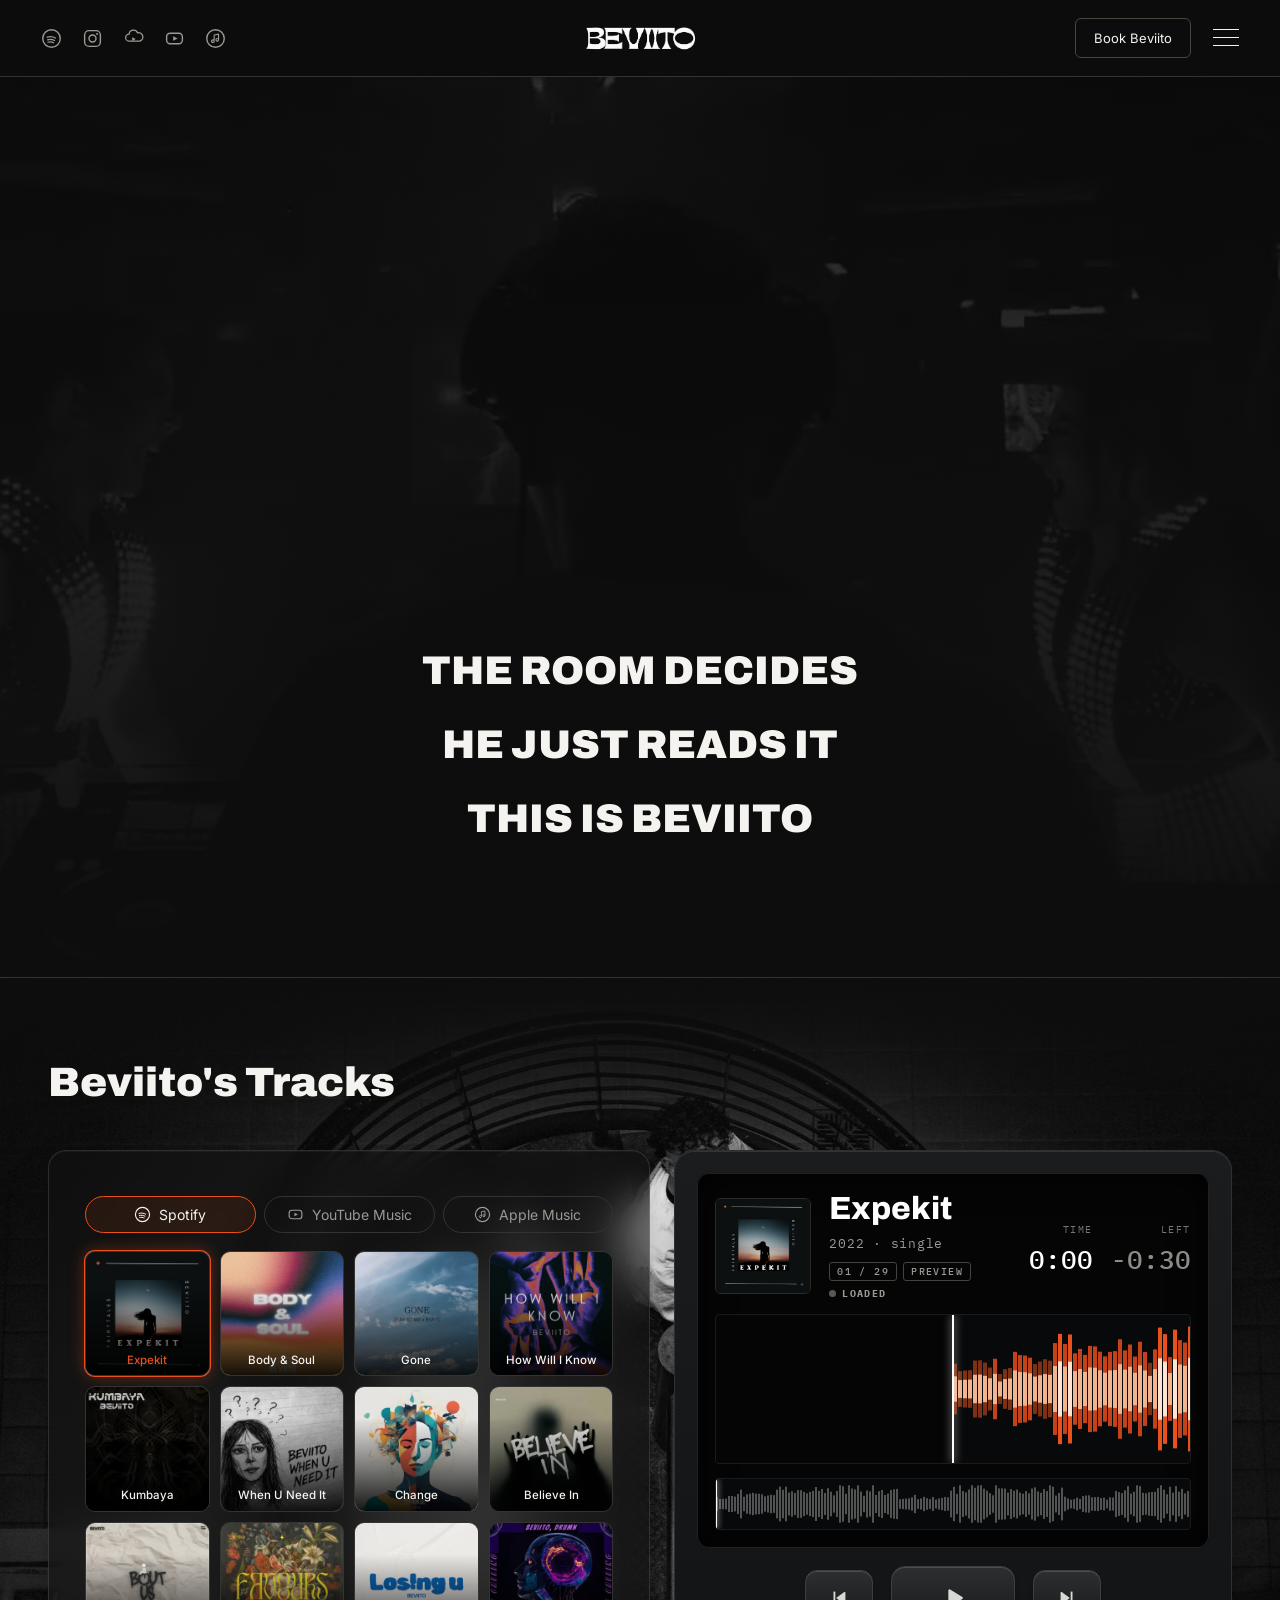
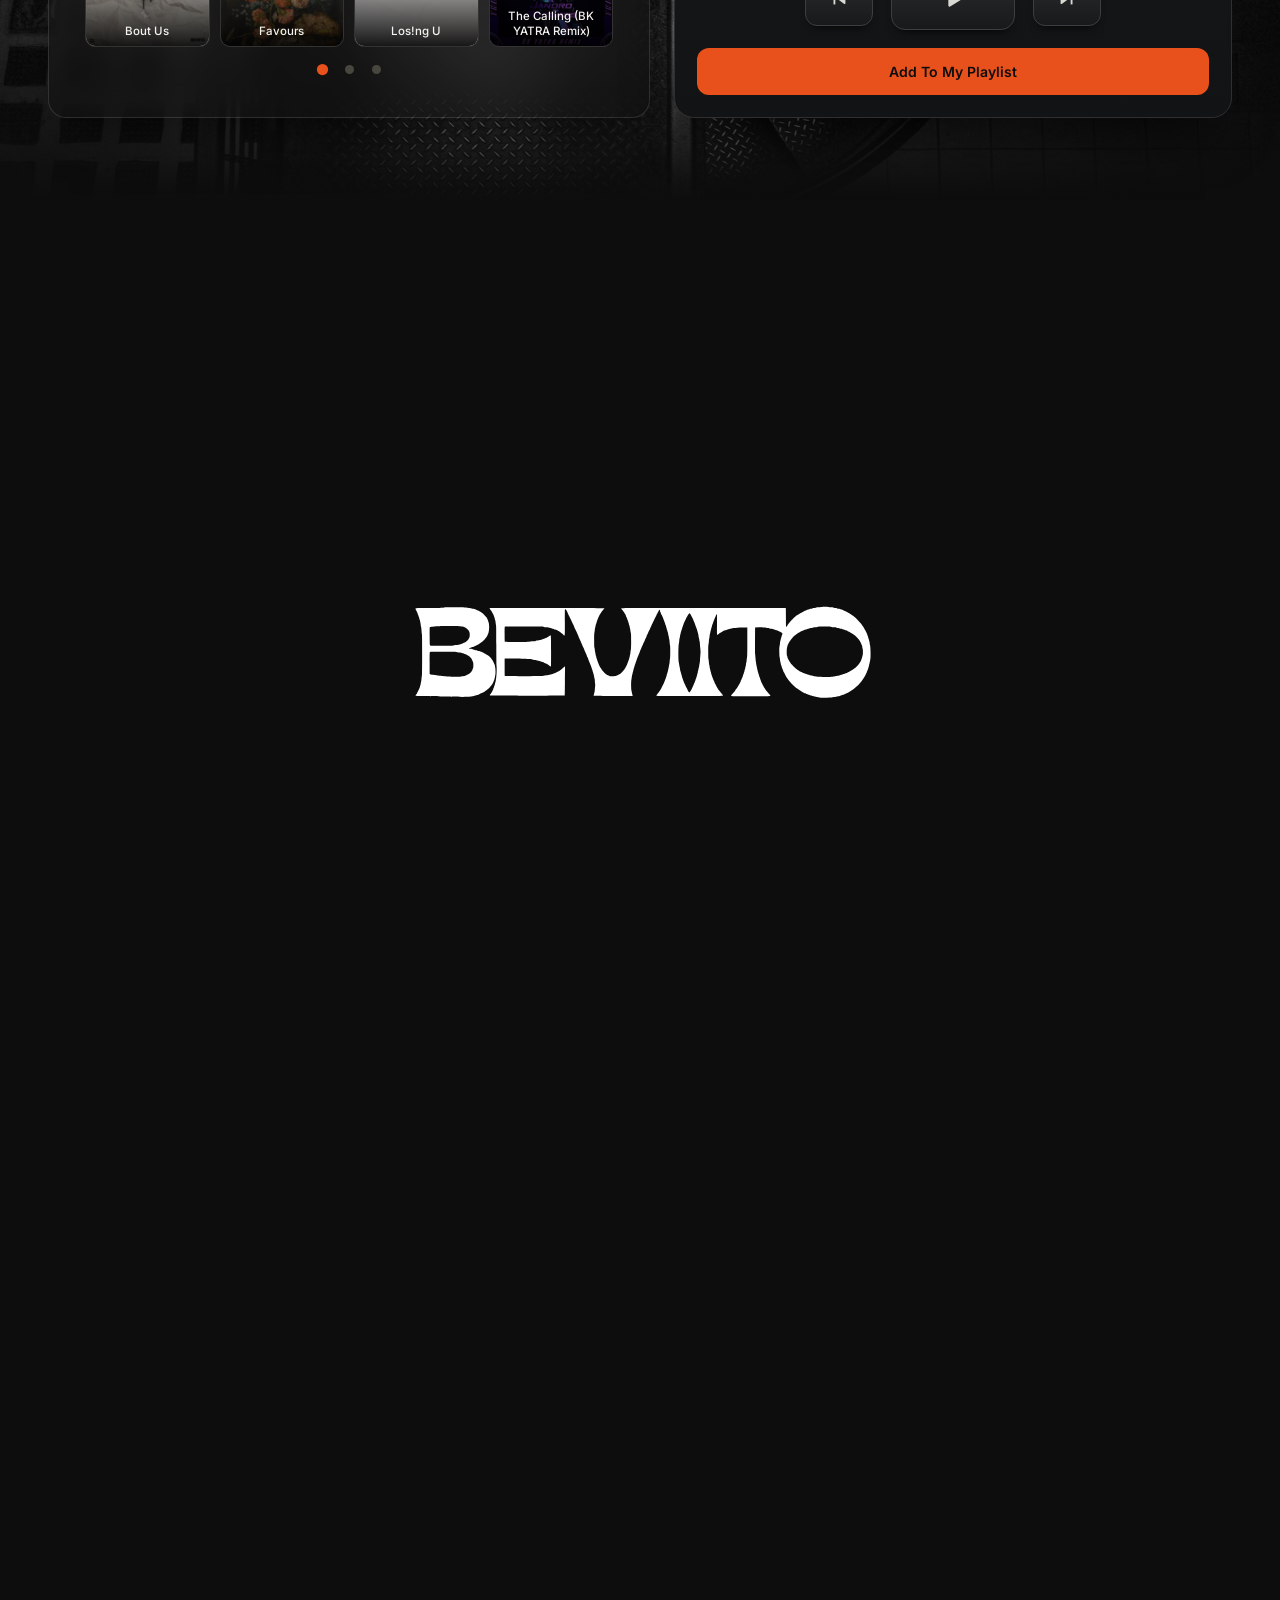
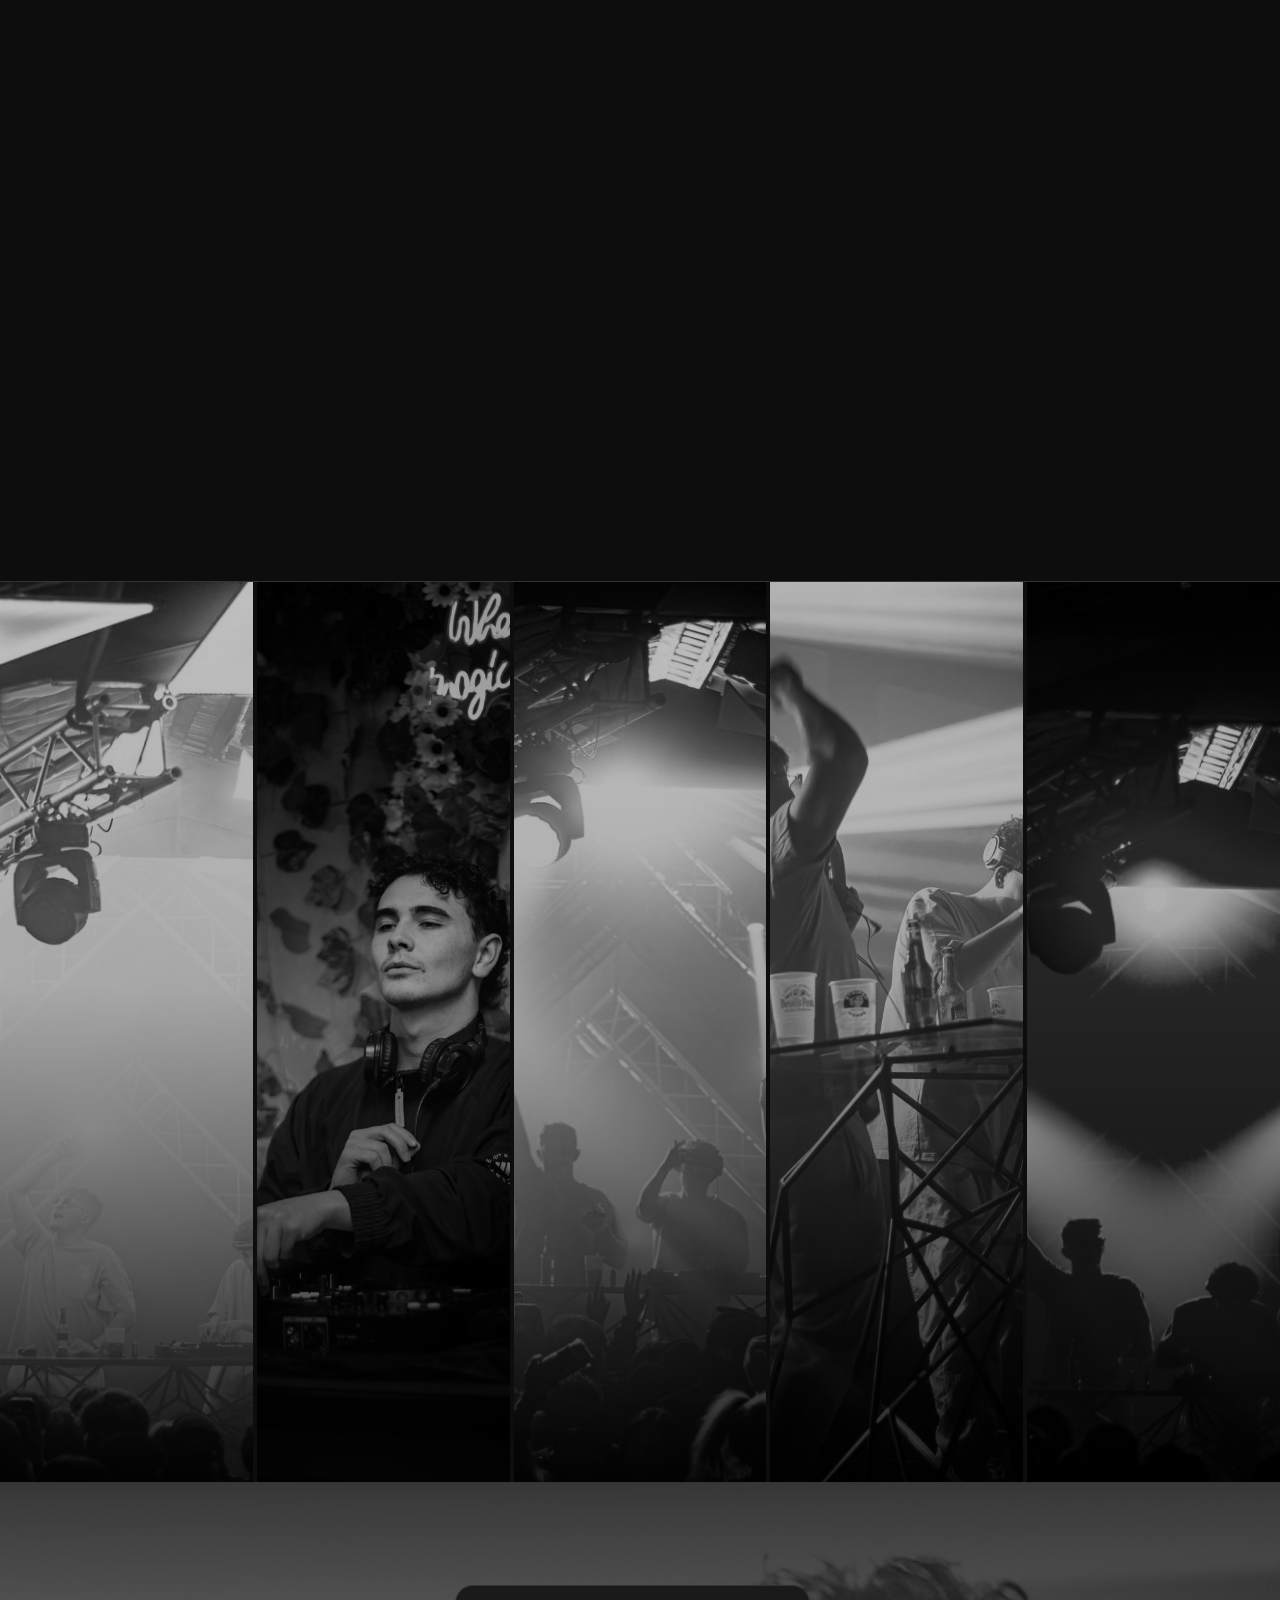
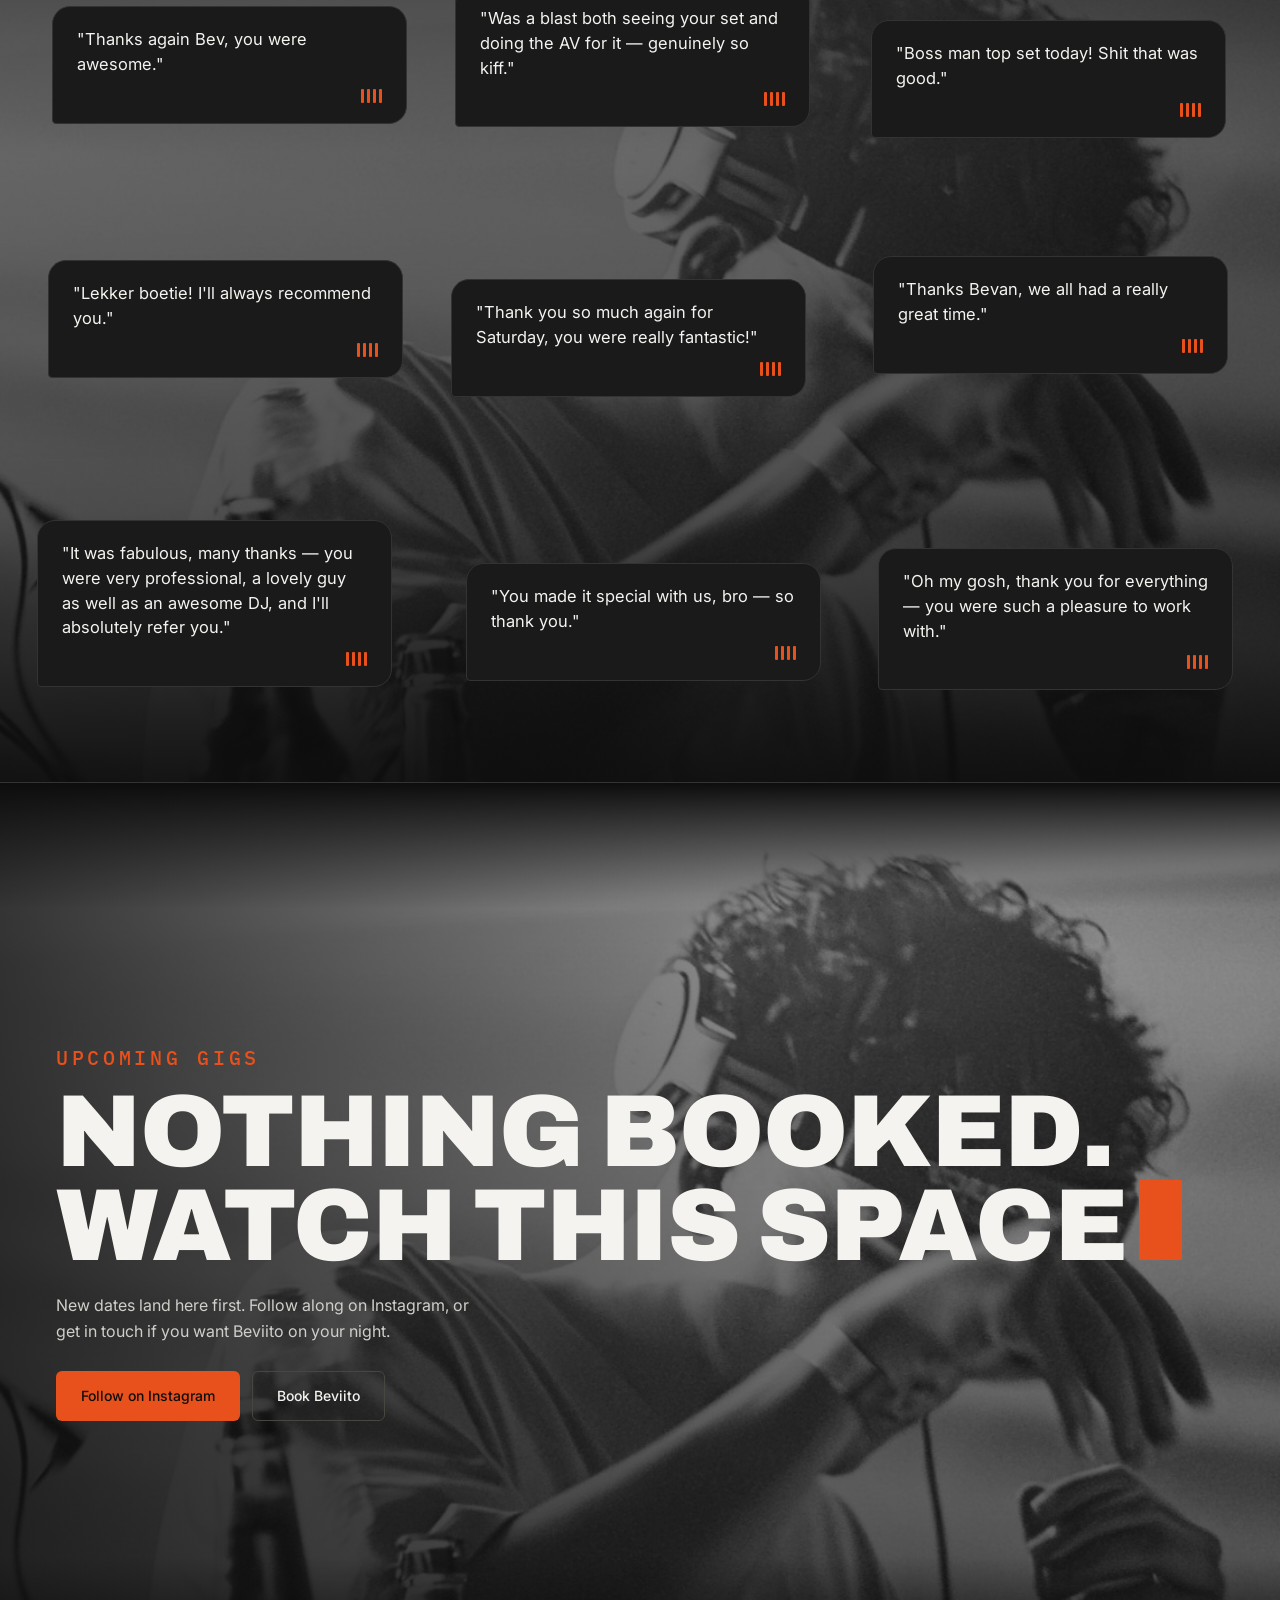
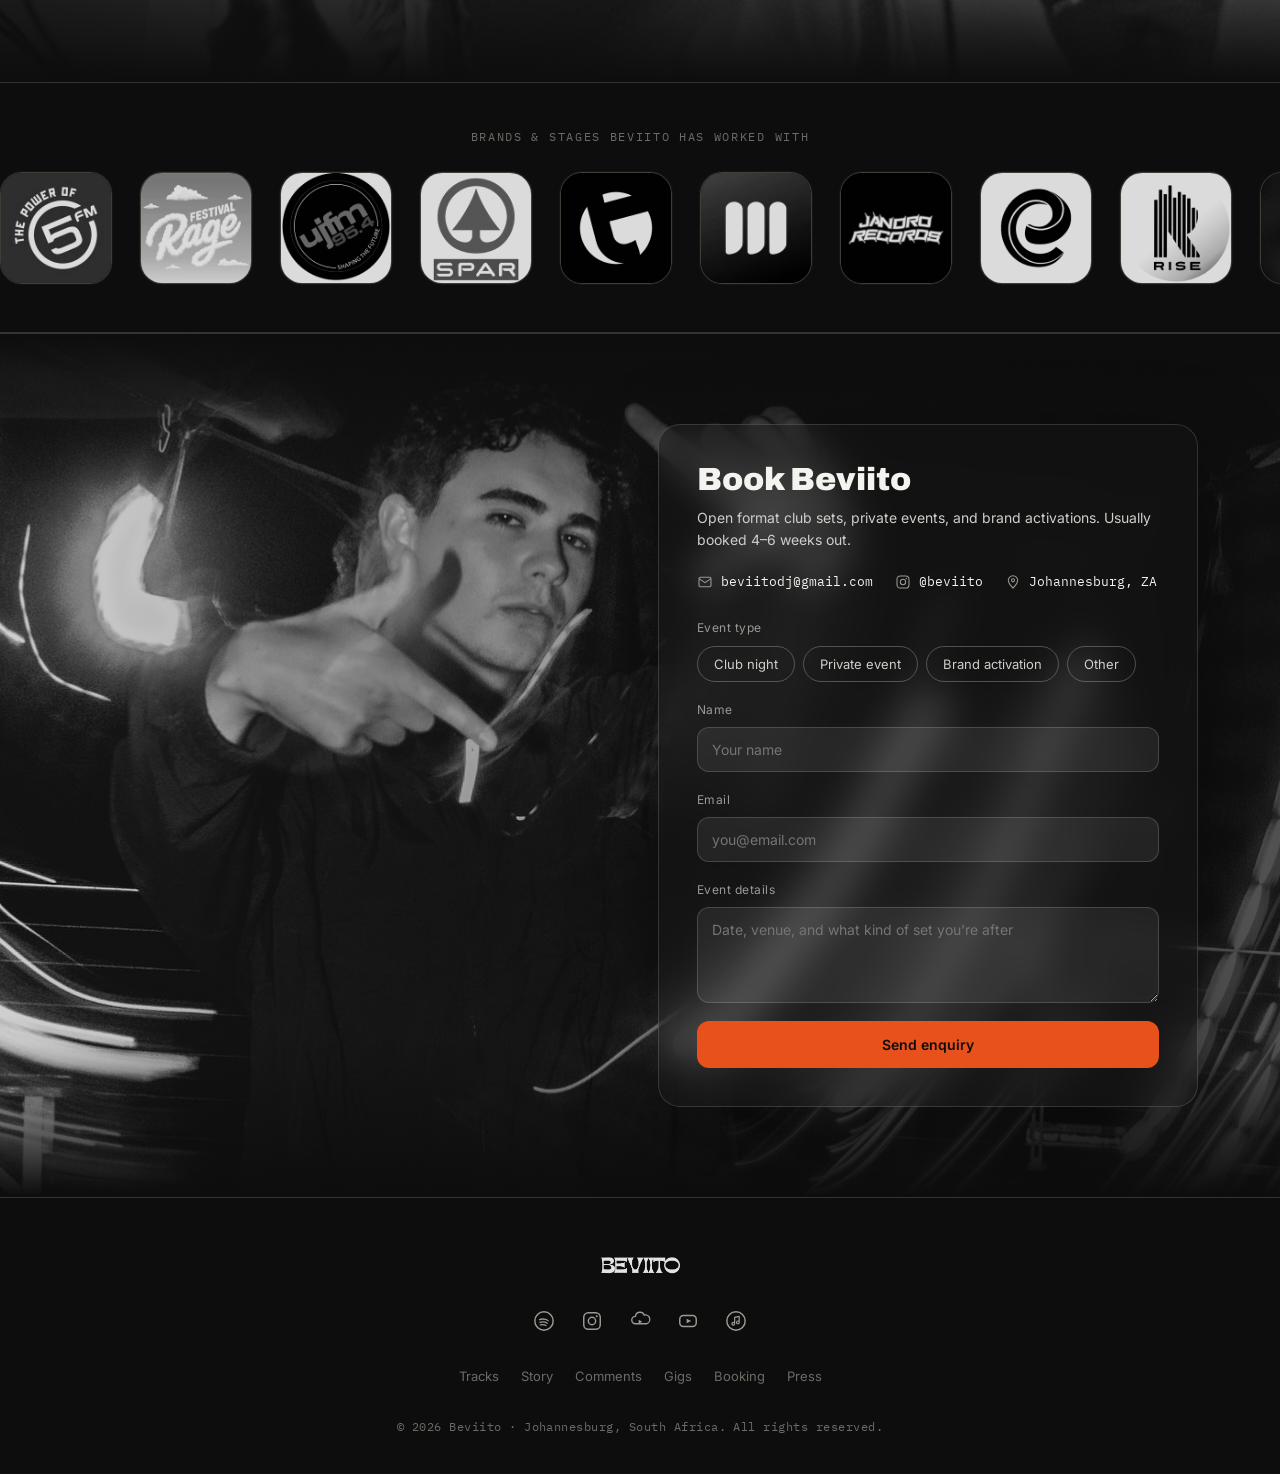
==== index.html @ e10e32d5 "Track Section Update" ====
<!DOCTYPE html>
<html lang="en">
<head>
<meta charset="UTF-8">
<meta name="viewport" content="width=device-width, initial-scale=1.0">
<title>Beviito — DJ</title>
<link rel="preconnect" href="https://fonts.googleapis.com">
<link rel="preconnect" href="https://fonts.gstatic.com" crossorigin>
<link href="https://fonts.googleapis.com/css2?family=Archivo:wght@700;900&family=Inter:wght@400;500;600&family=IBM+Plex+Mono:wght@400;500&display=swap" rel="stylesheet">
<link rel="stylesheet" href="style.css">
</head>
<body>

  <!-- Navigation Bar Start -->
<nav>
  <div class="wrap">
    <div class="nav-socials">
      <a href="https://open.spotify.com/artist/5U9Ge8YwjhQzHGxZ9Eluz8" aria-label="Spotify" target="_blank" rel="noopener">
        <svg width="21" height="21" viewBox="0 0 24 24" fill="none" xmlns="http://www.w3.org/2000/svg"><circle cx="12" cy="12" r="10" stroke="currentColor" stroke-width="1.6"/><path d="M7 10.5c3-1 7-.6 9.5 1M7.5 13.5c2.5-.8 5.8-.5 8 .8M8 16.3c2-.6 4.6-.4 6.3.6" stroke="currentColor" stroke-width="1.4" stroke-linecap="round"/></svg>
      </a>
      <a href="https://www.instagram.com/beviito/" aria-label="Instagram" target="_blank" rel="noopener">
        <svg width="21" height="21" viewBox="0 0 24 24" fill="none" xmlns="http://www.w3.org/2000/svg"><rect x="3" y="3" width="18" height="18" rx="5" stroke="currentColor" stroke-width="1.6"/><circle cx="12" cy="12" r="4" stroke="currentColor" stroke-width="1.6"/><circle cx="17.2" cy="6.8" r="1.1" fill="currentColor"/></svg>
      </a>
      <a href="https://www.mixcloud.com/beviito/" aria-label="Mixcloud" target="_blank" rel="noopener">
        <svg width="21" height="21" viewBox="0 0 24 24" fill="none" xmlns="http://www.w3.org/2000/svg"><path d="M7 15a4 4 0 010-8 5 5 0 019.6-1.5A4 4 0 0119 15H7z" stroke="currentColor" stroke-width="1.5"/><path d="M10.5 10.5l4 2.2-4 2.2z" fill="currentColor"/></svg>
      </a>
      <a href="https://music.youtube.com/channel/UCJVxyj3GbGAh3QTfbw_E7AQ" aria-label="YouTube Music" target="_blank" rel="noopener">
        <svg width="21" height="21" viewBox="0 0 24 24" fill="none" xmlns="http://www.w3.org/2000/svg"><rect x="3" y="6" width="18" height="12" rx="4" stroke="currentColor" stroke-width="1.6"/><path d="M10.5 9.5l5 2.5-5 2.5z" fill="currentColor"/></svg>
      </a>
      <a href="https://music.apple.com/za/artist/beviito/1609881457" aria-label="Apple Music" target="_blank" rel="noopener">
        <svg width="21" height="21" viewBox="0 0 24 24" fill="none" xmlns="http://www.w3.org/2000/svg"><circle cx="12" cy="12" r="10" stroke="currentColor" stroke-width="1.6"/><path d="M9 16.5a1.5 1.5 0 100-3 1.5 1.5 0 000 3zM14 15a1.5 1.5 0 100-3 1.5 1.5 0 000 3zM10.5 13.5V8l5-1v6" stroke="currentColor" stroke-width="1.3" stroke-linecap="round" stroke-linejoin="round"/></svg>
      </a>
    </div>
    <a class="nav-mark-link" href="index.html" aria-label="Beviito home"><img class="nav-mark" src="Media/Logos/beviito-logo-white.png" alt="Beviito"></a>
    <div class="nav-right">
      <a class="nav-cta" href="#booking">Book Beviito</a>
      <button class="menu-toggle" id="menuToggle" aria-label="Open menu" aria-expanded="false">
        <span></span><span></span><span></span>
      </button>
    </div>
  </div>
</nav>
<!-- Navigation Bar End -->

<!-- Social Media Buttons (With Links) Start -->
<div class="site-menu" id="siteMenu">
  <div class="site-menu-bar">
    <div class="nav-socials">
      <a href="https://open.spotify.com/artist/5U9Ge8YwjhQzHGxZ9Eluz8" aria-label="Spotify" target="_blank" rel="noopener">
        <svg width="21" height="21" viewBox="0 0 24 24" fill="none" xmlns="http://www.w3.org/2000/svg"><circle cx="12" cy="12" r="10" stroke="currentColor" stroke-width="1.6"/><path d="M7 10.5c3-1 7-.6 9.5 1M7.5 13.5c2.5-.8 5.8-.5 8 .8M8 16.3c2-.6 4.6-.4 6.3.6" stroke="currentColor" stroke-width="1.4" stroke-linecap="round"/></svg>
      </a>
      <a href="https://www.instagram.com/beviito/" aria-label="Instagram" target="_blank" rel="noopener">
        <svg width="21" height="21" viewBox="0 0 24 24" fill="none" xmlns="http://www.w3.org/2000/svg"><rect x="3" y="3" width="18" height="18" rx="5" stroke="currentColor" stroke-width="1.6"/><circle cx="12" cy="12" r="4" stroke="currentColor" stroke-width="1.6"/><circle cx="17.2" cy="6.8" r="1.1" fill="currentColor"/></svg>
      </a>
      <a href="https://www.mixcloud.com/beviito/" aria-label="Mixcloud" target="_blank" rel="noopener">
        <svg width="21" height="21" viewBox="0 0 24 24" fill="none" xmlns="http://www.w3.org/2000/svg"><path d="M7 15a4 4 0 010-8 5 5 0 019.6-1.5A4 4 0 0119 15H7z" stroke="currentColor" stroke-width="1.5"/><path d="M10.5 10.5l4 2.2-4 2.2z" fill="currentColor"/></svg>
      </a>
      <a href="https://music.youtube.com/channel/UCJVxyj3GbGAh3QTfbw_E7AQ" aria-label="YouTube Music" target="_blank" rel="noopener">
        <svg width="21" height="21" viewBox="0 0 24 24" fill="none" xmlns="http://www.w3.org/2000/svg"><rect x="3" y="6" width="18" height="12" rx="4" stroke="currentColor" stroke-width="1.6"/><path d="M10.5 9.5l5 2.5-5 2.5z" fill="currentColor"/></svg>
      </a>
      <a href="https://music.apple.com/za/artist/beviito/1609881457" aria-label="Apple Music" target="_blank" rel="noopener">
        <svg width="21" height="21" viewBox="0 0 24 24" fill="none" xmlns="http://www.w3.org/2000/svg"><circle cx="12" cy="12" r="10" stroke="currentColor" stroke-width="1.6"/><path d="M9 16.5a1.5 1.5 0 100-3 1.5 1.5 0 000 3zM14 15a1.5 1.5 0 100-3 1.5 1.5 0 000 3zM10.5 13.5V8l5-1v6" stroke="currentColor" stroke-width="1.3" stroke-linecap="round" stroke-linejoin="round"/></svg>
      </a>
    </div>
    <a class="nav-mark-link" href="index.html" aria-label="Beviito home"><img class="nav-mark" src="Media/Logos/beviito-logo-white.png" alt="Beviito"></a>
    <button class="menu-close" id="menuClose" aria-label="Close menu">
      <svg width="22" height="22" viewBox="0 0 24 24" fill="none" xmlns="http://www.w3.org/2000/svg"><path d="M5 5l14 14M19 5L5 19" stroke="currentColor" stroke-width="1.8" stroke-linecap="round"/></svg>
    </button>
  </div>
  <div class="site-menu-links">
    <a href="#deck-section">Tracks</a>
    <a href="#gigs">Gigs</a>
    <a href="#booking">Booking</a>
    <a href="#about">The Story So Far</a>
    <a href="press.html">Press</a>
  </div>
</div>
<!-- Social Media Buttons (With Links) End -->

<!-- Launch Section (Main Page) Start -->
<header class="hero" id="heroIntro">
  <video class="hero-bg-photo" autoplay muted loop playsinline poster="Media/Videos/interlude-poster.jpg">
    <source src="Media/Videos/interlude-video.mp4" type="video/mp4">
  </video>
  <div class="hero-bg-scrim"></div>
  <div class="interlude-lyrics" id="heroLyrics">
    <div class="line">THE ROOM DECIDES</div>
    <div class="line">HE JUST READS IT</div>
    <div class="line">THIS IS BEVIITO</div>
  </div>
</header>
<!-- Launch Section (Main Page) End -->

<!-- Stream Deck Section (Buttons redirect to spotify songs) Start -->
<section id="deck-section">
  <img class="deck-bg" src="Media/Backrounds/deck-spiral-stairs.jpg" alt="" aria-hidden="true">
  <div class="deck-bg-scrim"></div>
  <div class="wrap">
    <div class="section-head">
      <h2>Beviito's Tracks</h2>
    </div>
    <div class="deck-panel">
      <div class="stream-panel" id="mixes">
        <div class="platform-switch" id="platformSwitch" role="group" aria-label="Open songs on">
          <button type="button" class="platform-btn active" data-platform="spotify" aria-pressed="true">
            <svg width="16" height="16" viewBox="0 0 24 24" fill="none" xmlns="http://www.w3.org/2000/svg"><circle cx="12" cy="12" r="10" stroke="currentColor" stroke-width="1.6"/><path d="M7 10.5c3-1 7-.6 9.5 1M7.5 13.5c2.5-.8 5.8-.5 8 .8M8 16.3c2-.6 4.6-.4 6.3.6" stroke="currentColor" stroke-width="1.4" stroke-linecap="round"/></svg>
            Spotify
          </button>
          <button type="button" class="platform-btn" data-platform="ytm" aria-pressed="false">
            <svg width="16" height="16" viewBox="0 0 24 24" fill="none" xmlns="http://www.w3.org/2000/svg"><rect x="3" y="6" width="18" height="12" rx="4" stroke="currentColor" stroke-width="1.6"/><path d="M10.5 9.5l5 2.5-5 2.5z" fill="currentColor"/></svg>
            YouTube Music
          </button>
          <button type="button" class="platform-btn" data-platform="apple" aria-pressed="false">
            <svg width="16" height="16" viewBox="0 0 24 24" fill="none" xmlns="http://www.w3.org/2000/svg"><circle cx="12" cy="12" r="10" stroke="currentColor" stroke-width="1.6"/><path d="M9 16.5a1.5 1.5 0 100-3 1.5 1.5 0 000 3zM14 15a1.5 1.5 0 100-3 1.5 1.5 0 000 3zM10.5 13.5V8l5-1v6" stroke="currentColor" stroke-width="1.3" stroke-linecap="round" stroke-linejoin="round"/></svg>
            Apple Music
          </button>
        </div>
        <div class="tile-grid" id="tileGrid">
          <a class="tile has-cover" href="https://open.spotify.com/track/2QnLv0mgkPhVDS79KWcbp3" target="_blank" rel="noopener" data-title="Expekit" data-tag="2022 · single" data-spotify="https://open.spotify.com/track/2QnLv0mgkPhVDS79KWcbp3" data-apple="https://music.apple.com/za/album/expekit-single/1609881359" data-ytm="https://music.youtube.com/watch?v=bh3NjjCXspQ">
            <img class="tile-cover" src="Media/Tracks/track-expekit.png" alt="">
            <span class="tname">Expekit</span>
          </a>
          <a class="tile has-cover" href="https://open.spotify.com/track/5pTVcOVSBzcxOJvLgXjljN" target="_blank" rel="noopener" data-title="Body &amp; Soul" data-tag="2022 · single" data-spotify="https://open.spotify.com/track/5pTVcOVSBzcxOJvLgXjljN" data-apple="https://music.apple.com/za/album/body-soul-single/1649330539" data-ytm="https://music.youtube.com/watch?v=DBgEDinDjvY">
            <img class="tile-cover" src="Media/Tracks/track-body-soul.png" alt="">
            <span class="tname">Body &amp; Soul</span>
          </a>
          <a class="tile has-cover" href="https://open.spotify.com/track/5ppSrS6L8RU9VRnxxDfrsE" target="_blank" rel="noopener" data-title="Gone" data-tag="2022 · single" data-spotify="https://open.spotify.com/track/5ppSrS6L8RU9VRnxxDfrsE" data-apple="https://music.apple.com/za/album/gone-single/1646310966" data-ytm="https://music.youtube.com/watch?v=91TV_9rTf50">
            <img class="tile-cover" src="Media/Tracks/track-gone.png" alt="">
            <span class="tname">Gone</span>
          </a>
          <a class="tile has-cover" href="https://open.spotify.com/track/7B187F099aoSDicl2IPNUp" target="_blank" rel="noopener" data-title="How Will I Know" data-tag="2022 · single" data-spotify="https://open.spotify.com/track/7B187F099aoSDicl2IPNUp" data-apple="https://music.apple.com/za/album/how-will-i-know-single/1659847240" data-ytm="https://music.youtube.com/watch?v=72-SPZHRESg">
            <img class="tile-cover" src="Media/Tracks/track-how-will-i-know.png" alt="">
            <span class="tname">How Will I Know</span>
          </a>
          <a class="tile has-cover" href="https://open.spotify.com/track/4e3hena3ox3nQxJtbBhGAj" target="_blank" rel="noopener" data-title="Kumbaya" data-tag="2024 · single" data-spotify="https://open.spotify.com/track/4e3hena3ox3nQxJtbBhGAj" data-apple="https://music.apple.com/za/album/kumbaya-single/1762741764" data-ytm="https://music.youtube.com/watch?v=PksmSi_JAQU">
            <img class="tile-cover" src="Media/Tracks/track-kumbaya.png" alt="">
            <span class="tname">Kumbaya</span>
          </a>
          <a class="tile has-cover" href="https://open.spotify.com/track/1T77V0KIYMBPeKrnXW1Zef" target="_blank" rel="noopener" data-title="When U Need It" data-tag="2026 · single" data-spotify="https://open.spotify.com/track/1T77V0KIYMBPeKrnXW1Zef" data-apple="https://music.apple.com/za/album/when-u-need-it-single/1894811197" data-ytm="https://music.youtube.com/watch?v=mjC0VET-9O8">
            <img class="tile-cover" src="Media/Tracks/track-when-u-need-it.png" alt="">
            <span class="tname">When U Need It</span>
          </a>
          <a class="tile has-cover" href="https://open.spotify.com/track/43ZUSLYgLWjnKVLyaWw2N9" target="_blank" rel="noopener" data-title="Change" data-tag="2025 · single" data-spotify="https://open.spotify.com/track/43ZUSLYgLWjnKVLyaWw2N9" data-apple="https://music.apple.com/za/album/change-single/1837430545" data-ytm="https://music.youtube.com/watch?v=y50RFeXcNNQ">
            <img class="tile-cover" src="Media/Tracks/track-change.png" alt="">
            <span class="tname">Change</span>
          </a>
          <a class="tile has-cover" href="https://open.spotify.com/track/52FvyiDELf0k8gH9JHKaKy" target="_blank" rel="noopener" data-title="Believe In" data-tag="2025 · single" data-spotify="https://open.spotify.com/track/52FvyiDELf0k8gH9JHKaKy" data-apple="https://music.apple.com/za/album/believe-in-single/1830449143" data-ytm="https://music.youtube.com/watch?v=KviCANmhkfo">
            <img class="tile-cover" src="Media/Tracks/track-believe-in.png" alt="">
            <span class="tname">Believe In</span>
          </a>
          <a class="tile has-cover" href="https://open.spotify.com/track/4zYg4Yguq0Is4TuHOsmTaK" target="_blank" rel="noopener" data-title="Bout Us" data-tag="2025 · single" data-spotify="https://open.spotify.com/track/4zYg4Yguq0Is4TuHOsmTaK" data-apple="https://music.apple.com/za/album/bout-us-single/1799452089" data-ytm="https://music.youtube.com/watch?v=vKVejK5gnUY">
            <img class="tile-cover" src="Media/Tracks/track-bout-us.png" alt="">
            <span class="tname">Bout Us</span>
          </a>
          <a class="tile has-cover" href="https://open.spotify.com/track/1UI2dlumeWhWkAyngMS0kW" target="_blank" rel="noopener" data-title="Favours" data-tag="2024 · single" data-spotify="https://open.spotify.com/track/1UI2dlumeWhWkAyngMS0kW" data-apple="https://music.apple.com/za/album/favours-single/1783142832" data-ytm="https://music.youtube.com/watch?v=SRJCkykft0E">
            <img class="tile-cover" src="Media/Tracks/track-favours.png" alt="">
            <span class="tname">Favours</span>
          </a>
          <a class="tile has-cover" href="https://open.spotify.com/track/5ld81SOeY6UkqJzLTt9yyJ" target="_blank" rel="noopener" data-title="Los!ng U" data-tag="2024 · single" data-spotify="https://open.spotify.com/track/5ld81SOeY6UkqJzLTt9yyJ" data-apple="https://music.apple.com/za/album/los-ng-u-single/1779731279" data-ytm="https://music.youtube.com/watch?v=rXmnVNRXPEY">
            <img class="tile-cover" src="Media/Tracks/track-losing-u.png" alt="">
            <span class="tname">Los!ng U</span>
          </a>
          <a class="tile has-cover" href="https://open.spotify.com/track/2EFYIlAf1JIVhXofWDyGBa" target="_blank" rel="noopener" data-title="The Calling (BK YATRA Remix)" data-tag="2024 · remix" data-spotify="https://open.spotify.com/track/2EFYIlAf1JIVhXofWDyGBa" data-apple="https://music.apple.com/za/album/the-calling-bk-yatra-remix-single/1774754757" data-ytm="https://music.youtube.com/playlist?list=OLAK5uy_mMzYY5vtZuvoacNsTf_KlLKyUGzPGXFdk">
            <img class="tile-cover" src="Media/Tracks/track-the-calling.png" alt="">
            <span class="tname">The Calling (BK YATRA Remix)</span>
          </a>
          <a class="tile has-cover" href="https://open.spotify.com/track/0CiqswXyrfrg8JjtkH1cVX" target="_blank" rel="noopener" data-title="The Calling" data-tag="2024 · single" data-spotify="https://open.spotify.com/track/0CiqswXyrfrg8JjtkH1cVX" data-apple="https://music.apple.com/za/album/the-calling-single/1754883670" data-ytm="https://music.youtube.com/playlist?list=OLAK5uy_mvzazGQSEeCSYuJ62FKFlbSZW3_e6gLZw">
            <img class="tile-cover" src="https://i.scdn.co/image/ab67616d00001e02562911af9b08dd74eff03a80" alt="" loading="lazy" referrerpolicy="no-referrer">
            <span class="tname">The Calling</span>
          </a>
          <a class="tile has-cover" href="https://open.spotify.com/track/3Cp2PmGGQG43YWdBdEDe1k" target="_blank" rel="noopener" data-title="Ilesa" data-tag="2024 · single" data-spotify="https://open.spotify.com/track/3Cp2PmGGQG43YWdBdEDe1k" data-apple="https://music.apple.com/za/album/ilesa-single/1755904761" data-ytm="https://music.youtube.com/watch?v=4Cwg-m1mF0s">
            <img class="tile-cover" src="https://i.scdn.co/image/ab67616d00001e02563a51519943d77df63a8e5e" alt="" loading="lazy" referrerpolicy="no-referrer">
            <span class="tname">Ilesa</span>
          </a>
          <a class="tile has-cover" href="https://open.spotify.com/track/1BvpkGdOGJduo37HrsdkXu" target="_blank" rel="noopener" data-title="Whats That Thing Called?" data-tag="2024 · single" data-spotify="https://open.spotify.com/track/1BvpkGdOGJduo37HrsdkXu" data-apple="https://music.apple.com/za/album/whats-that-thing-called-single/1731166080" data-ytm="https://music.youtube.com/watch?v=EBvpP9bNdes">
            <img class="tile-cover" src="https://i.scdn.co/image/ab67616d00001e0238146d7eb8215dbefec92ecc" alt="" loading="lazy" referrerpolicy="no-referrer">
            <span class="tname">Whats That Thing Called?</span>
          </a>
          <a class="tile has-cover" href="https://open.spotify.com/album/1JU5W7JwqgpYextbXPbmpz" target="_blank" rel="noopener" data-title="Time" data-tag="2024 · single" data-spotify="https://open.spotify.com/album/1JU5W7JwqgpYextbXPbmpz" data-apple="https://music.apple.com/za/album/time-single/1730001533" data-ytm="https://music.youtube.com/watch?v=ag9nCqXmIMk">
            <img class="tile-cover" src="https://i.scdn.co/image/ab67616d00001e02e938008118b527c6fbb6884d" alt="" loading="lazy" referrerpolicy="no-referrer">
            <span class="tname">Time</span>
          </a>
          <a class="tile has-cover" href="https://open.spotify.com/album/501p8cAgQLZ2OmEoftHakU" target="_blank" rel="noopener" data-title="Roll with Ice" data-tag="2024 · single" data-spotify="https://open.spotify.com/album/501p8cAgQLZ2OmEoftHakU" data-apple="https://music.apple.com/za/album/roll-with-ice-single/1719772050" data-ytm="https://music.youtube.com/channel/UCJVxyj3GbGAh3QTfbw_E7AQ">
            <img class="tile-cover" src="https://i.scdn.co/image/ab67616d00001e0275c54a343ad300d8d2248e2e" alt="" loading="lazy" referrerpolicy="no-referrer">
            <span class="tname">Roll with Ice</span>
          </a>
          <a class="tile has-cover" href="https://open.spotify.com/track/0KDim3H3kLqecqQQxA5uqP" target="_blank" rel="noopener" data-title="2 Scared" data-tag="2023 · single" data-spotify="https://open.spotify.com/track/0KDim3H3kLqecqQQxA5uqP" data-apple="https://music.apple.com/za/album/2-scared-single/1711088805" data-ytm="https://music.youtube.com/watch?v=HfHAhmlT9MM">
            <img class="tile-cover" src="https://i.scdn.co/image/ab67616d00001e020d499af82e821abdc8c0ea30" alt="" loading="lazy" referrerpolicy="no-referrer">
            <span class="tname">2 Scared</span>
          </a>
          <a class="tile has-cover" href="https://open.spotify.com/track/0stUbaP8vhA2vdqWrJbtRL" target="_blank" rel="noopener" data-title="Complicated" data-tag="2023 · single" data-spotify="https://open.spotify.com/track/0stUbaP8vhA2vdqWrJbtRL" data-apple="https://music.apple.com/za/album/complicated-single/1702076976" data-ytm="https://music.youtube.com/watch?v=tc_iCeAAZvo">
            <img class="tile-cover" src="https://i.scdn.co/image/ab67616d00001e02efcb7839b355b61cb428c8f4" alt="" loading="lazy" referrerpolicy="no-referrer">
            <span class="tname">Complicated</span>
          </a>
          <a class="tile has-cover" href="https://open.spotify.com/album/5Hj06M4KWwT0Se4teylqRW" target="_blank" rel="noopener" data-title="Is This a Dream? (Drum N Remix)" data-tag="2023 · remix" data-spotify="https://open.spotify.com/album/5Hj06M4KWwT0Se4teylqRW" data-apple="https://music.apple.com/za/album/is-this-a-dream-single/1699241792" data-ytm="https://music.youtube.com/watch?v=g4YS0XpcIvo">
            <img class="tile-cover" src="https://i.scdn.co/image/ab67616d00001e02fe92ff5eb68654c015ce95f8" alt="" loading="lazy" referrerpolicy="no-referrer">
            <span class="tname">Is This a Dream? (Drum N Remix)</span>
          </a>
          <a class="tile has-cover" href="https://open.spotify.com/track/6j7lCRwsiBSH2iBnn9zkaY" target="_blank" rel="noopener" data-title="Is This a Dream?" data-tag="2023 · single" data-spotify="https://open.spotify.com/track/6j7lCRwsiBSH2iBnn9zkaY" data-apple="https://music.apple.com/za/album/is-this-a-dream-single/1696866721" data-ytm="https://music.youtube.com/watch?v=QAgJBFFfx_o">
            <img class="tile-cover" src="https://i.scdn.co/image/ab67616d00001e023e9e2e025622a647f3314e70" alt="" loading="lazy" referrerpolicy="no-referrer">
            <span class="tname">Is This a Dream?</span>
          </a>
          <a class="tile has-cover" href="https://open.spotify.com/track/0L2kObDOhL8ouyTJ6tNiOi" target="_blank" rel="noopener" data-title="Is This a Dream? (Dean Gouws Remix)" data-tag="2023 · remix" data-spotify="https://open.spotify.com/track/0L2kObDOhL8ouyTJ6tNiOi" data-apple="https://music.apple.com/za/album/is-this-a-dream-dean-gouws-remix-single/1696829943" data-ytm="https://music.youtube.com/watch?v=Bp8-QD55PKM">
            <img class="tile-cover" src="https://i.scdn.co/image/ab67616d00001e02fb315989829dba6d43a3be70" alt="" loading="lazy" referrerpolicy="no-referrer">
            <span class="tname">Is This a Dream? (Dean Gouws Remix)</span>
          </a>
          <a class="tile has-cover" href="https://open.spotify.com/album/5sfO5Kn6rIECY4XnCPMngm" target="_blank" rel="noopener" data-title="Silently in Love" data-tag="2023 · single" data-spotify="https://open.spotify.com/album/5sfO5Kn6rIECY4XnCPMngm" data-apple="https://music.apple.com/za/album/silently-in-love-single/1687266017" data-ytm="https://music.youtube.com/watch?v=7SvBqqxh06g">
            <img class="tile-cover" src="https://i.scdn.co/image/ab67616d00001e02830b468fd55de8f0c69e151a" alt="" loading="lazy" referrerpolicy="no-referrer">
            <span class="tname">Silently in Love</span>
          </a>
          <a class="tile has-cover" href="https://open.spotify.com/album/6KfsvdczUMOKB94r3DOyvR" target="_blank" rel="noopener" data-title="Sunshine" data-tag="2023 · single" data-spotify="https://open.spotify.com/album/6KfsvdczUMOKB94r3DOyvR" data-apple="https://music.apple.com/za/album/sunshine-single/1678097419" data-ytm="https://music.youtube.com/watch?v=YpVmxoKyN7Y">
            <img class="tile-cover" src="https://i.scdn.co/image/ab67616d00001e02aeb510141e2a178fcaf2af3f" alt="" loading="lazy" referrerpolicy="no-referrer">
            <span class="tname">Sunshine</span>
          </a>
          <a class="tile has-cover" href="https://open.spotify.com/track/5UvN4dXgkGDgGLiErUZoK9" target="_blank" rel="noopener" data-title="Yeh Yeh Yeh" data-tag="2023 · single" data-spotify="https://open.spotify.com/track/5UvN4dXgkGDgGLiErUZoK9" data-apple="https://music.apple.com/za/album/yeh-yeh-yeh-feat-fairytales-single/1678100838" data-ytm="https://music.youtube.com/channel/UCJVxyj3GbGAh3QTfbw_E7AQ">
            <img class="tile-cover" src="https://i.scdn.co/image/ab67616d00001e02775ccec7c1bdbf46c6a14c16" alt="" loading="lazy" referrerpolicy="no-referrer">
            <span class="tname">Yeh Yeh Yeh</span>
          </a>
          <a class="tile has-cover" href="https://open.spotify.com/track/3bLiTaBDq62go1Nz2dRGny" target="_blank" rel="noopener" data-title="Let Go" data-tag="2023 · single" data-spotify="https://open.spotify.com/track/3bLiTaBDq62go1Nz2dRGny" data-apple="https://music.apple.com/za/album/let-go-single/1675568037" data-ytm="https://music.youtube.com/watch?v=b-F1f9G8WXI">
            <img class="tile-cover" src="https://i.scdn.co/image/ab67616d00001e029bfdfb2c8a5e6585453e8e49" alt="" loading="lazy" referrerpolicy="no-referrer">
            <span class="tname">Let Go</span>
          </a>
          <a class="tile has-cover" href="https://open.spotify.com/track/1ITwMOt9LkdXYkp0i9shWN" target="_blank" rel="noopener" data-title="Chapter" data-tag="2022 · single" data-spotify="https://open.spotify.com/track/1ITwMOt9LkdXYkp0i9shWN" data-apple="https://music.apple.com/za/album/chapter-single/1639858834" data-ytm="https://music.youtube.com/watch?v=cWJEX8mZvP8">
            <img class="tile-cover" src="https://i.scdn.co/image/ab67616d00001e0247d7dfd773ddc49b93fa0de3" alt="" loading="lazy" referrerpolicy="no-referrer">
            <span class="tname">Chapter</span>
          </a>
          <a class="tile has-cover" href="https://open.spotify.com/track/2TZW3eHQhCtdH8neqBJpJZ" target="_blank" rel="noopener" data-title="U Know" data-tag="2022 · single" data-spotify="https://open.spotify.com/track/2TZW3eHQhCtdH8neqBJpJZ" data-apple="https://music.apple.com/za/album/u-know-single/1632615492" data-ytm="https://music.youtube.com/watch?v=3O1SLSqLsMs">
            <img class="tile-cover" src="https://i.scdn.co/image/ab67616d00001e0210a461bc77e921de515fb6da" alt="" loading="lazy" referrerpolicy="no-referrer">
            <span class="tname">U Know</span>
          </a>
          <a class="tile has-cover" href="https://open.spotify.com/track/2MGof3hQqt4OeRx8iLRLtF" target="_blank" rel="noopener" data-title="Kiss Me" data-tag="2022 · single" data-spotify="https://open.spotify.com/track/2MGof3hQqt4OeRx8iLRLtF" data-apple="https://music.apple.com/za/album/kiss-me-feat-fairytales-single/1618020036" data-ytm="https://music.youtube.com/watch?v=57wpxa2kGd8">
            <img class="tile-cover" src="https://i.scdn.co/image/ab67616d00001e02bbcda20dffb2a09822414db6" alt="" loading="lazy" referrerpolicy="no-referrer">
            <span class="tname">Kiss Me</span>
          </a>
        </div>
        <div class="deck-dots" id="deckDots" role="group" aria-label="Song pages"></div>
      </div>
      <!-- Stream Deck Section (Buttons redirect to spotify songs) End -->

      <!-- Player (Shows The Selected Track) Start -->
      <div class="player" id="djDeck" data-state="loaded">
        <div class="player-screen">
          <div class="player-head">
            <img class="player-cover" id="djThumb" src="" alt="">
            <div class="player-meta">
              <div class="player-title" id="djTitle"><span class="player-title-run">Expekit</span></div>
              <div class="player-sub" id="djMeta">2022 · single</div>
              <div class="player-chips">
                <span class="player-chip" id="djCount">01 / 01</span>
                <span class="player-chip" id="djMode">Preview</span>
                <span class="player-state"><i></i><b id="djStatus">Loaded</b></span>
              </div>
            </div>
            <div class="player-time">
              <div><small>Time</small><b id="djTime">0:00</b></div>
              <div><small>Left</small><b class="dim" id="djRemain">-3:30</b></div>
            </div>
          </div>
          <div class="player-zoom" aria-hidden="true"><canvas id="djZoom"></canvas><div class="player-playhead"></div></div>
          <div class="player-over" aria-hidden="true"><canvas id="djOverDim"></canvas><div class="player-over-lit" id="djOverLit"><canvas id="djOverBright"></canvas></div><div class="player-over-pos"></div></div>
        </div>
        <div class="player-controls">
          <button type="button" class="player-btn" id="djPrev" aria-label="Previous track"><svg width="22" height="22" viewBox="0 0 24 24" fill="currentColor"><path d="M6 5h2v14H6z"/><path d="M19 6.2v11.6a.8.8 0 0 1-1.25.66L9.6 12.66a.8.8 0 0 1 0-1.32l8.15-5.8A.8.8 0 0 1 19 6.2z"/></svg></button>
          <button type="button" class="player-btn player-play" id="djPlay" aria-label="Play this track" aria-pressed="false"><svg class="icon-play" width="28" height="28" viewBox="0 0 24 24" fill="currentColor"><path d="M8 5.5v13a1 1 0 0 0 1.5.86l10.5-6.5a1 1 0 0 0 0-1.72L9.5 4.64A1 1 0 0 0 8 5.5z"/></svg><svg class="icon-pause" width="28" height="28" viewBox="0 0 24 24" fill="currentColor"><rect x="6" y="5" width="4" height="14" rx="1"/><rect x="14" y="5" width="4" height="14" rx="1"/></svg></button>
          <button type="button" class="player-btn" id="djNext" aria-label="Next track"><svg width="22" height="22" viewBox="0 0 24 24" fill="currentColor"><path d="M16 5h2v14h-2z"/><path d="M5 6.2v11.6a.8.8 0 0 0 1.25.66l8.15-5.8a.8.8 0 0 0 0-1.32l-8.15-5.8A.8.8 0 0 0 5 6.2z"/></svg></button>
        </div>
        <a class="btn-primary player-link" id="djLink" href="#" target="_blank" rel="noopener">Add To My Playlist</a>
        <div class="player-embed" aria-hidden="true"><div id="djEmbed"></div></div>
      </div>
      <!-- Player (Shows The Selected Track) End -->
    </div>
  </div>
</section>
<!-- Stream Deck Section End -->

<!-- Beviito Logo Zoom (Media Spacer) Start -->
<div class="intro-spacer" id="introSpacer">
  <div class="intro-pin" id="introPin">
    <img class="intro-logo" id="introLogo" src="Media/Logos/beviito-logo.svg" alt="Beviito">
  </div>
</div>
<!-- Beviito Logo Zoom (Media Spacer) End -->

<!-- "The Story So Far" Section (Individual Panels With Bits Of The Story) Start -->
<section id="about">
  <div class="about-panels">
      <a class="panel-link" href="#gigs" style="background-image:url('Media/About/about-stage-blue.jpg')">
        <span class="panel-tag">Beviito is a Johannesburg-based DJ and producer known for his dynamic presence in the Afro House, Deep House, and Tech House scenes.</span>
      </a>
      <a class="panel-link" href="#gigs" style="background-image:url('Media/About/about-portrait.jpg')">
        <span class="panel-tag">He's worked club nights, private events, and the odd rooftop that shouldn't have speakers this good.</span>
      </a>
      <a class="panel-link" href="#gigs" style="background-image:url('Media/About/about-stage-purple.jpg')">
        <span class="panel-tag">With a growing discography and a distinctive sound, he's been making waves in the South African electronic music landscape.</span>
      </a>
      <a class="panel-link" href="#gigs" style="background-image:url('Media/About/about-stage-green.jpg')">
        <span class="panel-tag">His musical journey includes releases like "The Calling" and its remix by BK YATRA, alongside tracks like "Los!ng U," "Favours," and "Bout Us."</span>
      </a>
      <a class="panel-link" href="#gigs" style="background-image:url('Media/About/about-stage-red.jpg')">
        <span class="panel-tag">He's graced stages at prominent venues, including a September 2024 set at Truth Nightclub, and collaborated with artists like Drum N and BK YATRA.</span>
      </a>
  </div>
  </div>
</section>
<!-- "The Story So Far" Section (Individual Panels With Bits Of The Story) End -->

<!-- Reviews / Comments Section (Quotes pop in one by one) Start -->
<section id="reviews">
  <video class="interlude-video" autoplay muted loop playsinline poster="Media/Backrounds/hero-bg.jpg">
    <source src="Media/Videos/about-video-decks.mp4" type="video/mp4">
  </video>
  <div class="interlude-scrim"></div>
  <div class="review-pops" id="reviewPops">
    <div class="review-card"><span class="review-text">"It was fabulous, many thanks — you were very professional, a lovely guy as well as an awesome DJ, and I'll absolutely refer you."</span><span class="eq-bars"><span></span><span></span><span></span><span></span></span></div>
    <div class="review-card"><span class="review-text">"Thanks Bevan, we all had a really great time."</span><span class="eq-bars"><span></span><span></span><span></span><span></span></span></div>
    <div class="review-card"><span class="review-text">"You made it special with us, bro — so thank you."</span><span class="eq-bars"><span></span><span></span><span></span><span></span></span></div>
    <div class="review-card"><span class="review-text">"Oh my gosh, thank you for everything — you were such a pleasure to work with."</span><span class="eq-bars"><span></span><span></span><span></span><span></span></span></div>
    <div class="review-card"><span class="review-text">"Was a blast both seeing your set and doing the AV for it — genuinely so kiff."</span><span class="eq-bars"><span></span><span></span><span></span><span></span></span></div>
    <div class="review-card"><span class="review-text">"Thanks again Bev, you were awesome."</span><span class="eq-bars"><span></span><span></span><span></span><span></span></span></div>
    <div class="review-card"><span class="review-text">"Thank you so much again for Saturday, you were really fantastic!"</span><span class="eq-bars"><span></span><span></span><span></span><span></span></span></div>
    <div class="review-card"><span class="review-text">"Lekker boetie! I'll always recommend you."</span><span class="eq-bars"><span></span><span></span><span></span><span></span></span></div>
    <div class="review-card"><span class="review-text">"Boss man top set today! Shit that was good."</span><span class="eq-bars"><span></span><span></span><span></span><span></span></span></div>
  </div>
</section>
<!-- Reviews / Comments Section End -->

<!-- Upcoming Events / Gigs Section (Button redirects to buy tickets) Start -->
<section id="gigs">
  <img class="gigs-bg-video" src="Media/Backrounds/hero-bg.jpg" alt="">
  <div class="gigs-bg-scrim"></div>
  <div class="wrap">
    <div class="gigs-billboard">
      <div class="gigs-kicker">Upcoming gigs</div>
      <h2 class="gigs-headline">Nothing booked.<br>Watch this space<span class="gigs-cursor" aria-hidden="true"></span></h2>
      <p>New dates land here first. Follow along on Instagram, or get in touch if you want Beviito on your night.</p>
      <div class="gigs-empty-actions">
        <a class="btn-primary" href="https://www.instagram.com/beviito/" target="_blank" rel="noopener">Follow on Instagram</a>
        <a class="btn-secondary" href="#booking">Book Beviito</a>
      </div>
    </div>
  </div>
</section>
<!-- Upcoming Events / Gigs Section (Button redirects to buy tickets) End -->

<!-- Brands Marquee Start -->
<section id="brands" aria-label="Brands Beviito has worked with">
  <p class="brands-label">Brands &amp; stages Beviito has worked with</p>
  <div class="brands-viewport">
    <ul class="brands-track"><li><img src="Media/Brands/5fm.jpg" alt="5FM" width="120" height="120" loading="lazy" draggable="false"></li><li><img src="Media/Brands/rage-festival.jpg" alt="Rage Festival" width="120" height="120" loading="lazy" draggable="false"></li><li><img src="Media/Brands/ujfm.jpg" alt="UJFM 95.4" width="120" height="120" loading="lazy" draggable="false"></li><li><img src="Media/Brands/spar.jpg" alt="SPAR" width="120" height="120" loading="lazy" draggable="false"></li><li><img src="Media/Brands/truth.jpg" alt="Truth" width="120" height="120" loading="lazy" draggable="false"></li><li><img src="Media/Brands/murray-records.jpg" alt="Murray Records" width="120" height="120" loading="lazy" draggable="false"></li><li><img src="Media/Brands/jandro-records.jpg" alt="Jandro Records" width="120" height="120" loading="lazy" draggable="false"></li><li><img src="Media/Brands/entelect.jpg" alt="Entelect" width="120" height="120" loading="lazy" draggable="false"></li><li><img src="Media/Brands/rise-academy.jpg" alt="Rise Academy" width="120" height="120" loading="lazy" draggable="false"></li><li><img src="Media/Brands/maracana.jpg" alt="Maracana" width="120" height="120" loading="lazy" draggable="false"></li><li><img src="Media/Brands/sognage.jpg" alt="Sognage" width="120" height="120" loading="lazy" draggable="false"></li><li><img src="Media/Brands/sunday-shuffle.jpg" alt="Sunday Shuffle" width="120" height="120" loading="lazy" draggable="false"></li></ul>
    <ul class="brands-track" aria-hidden="true"><li><img src="Media/Brands/5fm.jpg" alt="" width="120" height="120" loading="lazy" draggable="false"></li><li><img src="Media/Brands/rage-festival.jpg" alt="" width="120" height="120" loading="lazy" draggable="false"></li><li><img src="Media/Brands/ujfm.jpg" alt="" width="120" height="120" loading="lazy" draggable="false"></li><li><img src="Media/Brands/spar.jpg" alt="" width="120" height="120" loading="lazy" draggable="false"></li><li><img src="Media/Brands/truth.jpg" alt="" width="120" height="120" loading="lazy" draggable="false"></li><li><img src="Media/Brands/murray-records.jpg" alt="" width="120" height="120" loading="lazy" draggable="false"></li><li><img src="Media/Brands/jandro-records.jpg" alt="" width="120" height="120" loading="lazy" draggable="false"></li><li><img src="Media/Brands/entelect.jpg" alt="" width="120" height="120" loading="lazy" draggable="false"></li><li><img src="Media/Brands/rise-academy.jpg" alt="" width="120" height="120" loading="lazy" draggable="false"></li><li><img src="Media/Brands/maracana.jpg" alt="" width="120" height="120" loading="lazy" draggable="false"></li><li><img src="Media/Brands/sognage.jpg" alt="" width="120" height="120" loading="lazy" draggable="false"></li><li><img src="Media/Brands/sunday-shuffle.jpg" alt="" width="120" height="120" loading="lazy" draggable="false"></li></ul>
  </div>
</section>
<!-- Brands Marquee End -->

<!-- Booking Section (Active Work Email) Start -->
<section id="booking">
  <img class="booking-bg-photo" src="Media/Backrounds/booking-photo.jpg" alt="" loading="lazy">
  <div class="booking-bg-scrim"></div>
  <div class="wrap">
    <div class="booking">
      <div>
        <h2>Book Beviito</h2>
        <p>Open format club sets, private events, and brand activations. Usually booked 4–6 weeks out.</p>
        <div class="booking-contact">
          <div><svg width="16" height="16" viewBox="0 0 24 24" fill="none" xmlns="http://www.w3.org/2000/svg"><rect x="3" y="5" width="18" height="14" rx="2" stroke="currentColor" stroke-width="1.6"/><path d="M3 7l9 6 9-6" stroke="currentColor" stroke-width="1.6"/></svg><a href="mailto:beviitodj@gmail.com">beviitodj@gmail.com</a></div>
          <div><svg width="16" height="16" viewBox="0 0 24 24" fill="none" xmlns="http://www.w3.org/2000/svg"><rect x="3" y="3" width="18" height="18" rx="5" stroke="currentColor" stroke-width="1.6"/><circle cx="12" cy="12" r="4" stroke="currentColor" stroke-width="1.6"/><circle cx="17.2" cy="6.8" r="1.1" fill="currentColor"/></svg><a href="https://www.instagram.com/beviito/" target="_blank" rel="noopener">@beviito</a></div>
          <div><svg width="16" height="16" viewBox="0 0 24 24" fill="none" xmlns="http://www.w3.org/2000/svg"><path d="M12 21s-7-6.5-7-11.5A7 7 0 0 1 19 9.5C19 14.5 12 21 12 21z" stroke="currentColor" stroke-width="1.6"/><circle cx="12" cy="9.5" r="2.3" stroke="currentColor" stroke-width="1.6"/></svg><span style="display:inline;color:var(--text);">Johannesburg, ZA</span></div>
        </div>
      </div>
      <form id="bookingForm" novalidate>
        <div id="bookingFormFields">
          <div class="field-group">
            <label>Event type</label>
            <div class="chip-group" id="eventTypeChips">
              <button type="button" class="chip" data-value="Club night">Club night</button>
              <button type="button" class="chip" data-value="Private event">Private event</button>
              <button type="button" class="chip" data-value="Brand activation">Brand activation</button>
              <button type="button" class="chip" data-value="Other">Other</button>
            </div>
          </div>
          <div class="field-group">
            <label for="name">Name</label>
            <input id="name" name="name" type="text" placeholder="Your name">
            <div class="form-error" id="nameError">Enter your name.</div>
          </div>
          <div class="field-group">
            <label for="email">Email</label>
            <input id="email" name="email" type="email" placeholder="you@email.com">
            <div class="form-error" id="emailError">Enter a valid email.</div>
          </div>
          <div class="field-group">
            <label for="message">Event details</label>
            <textarea id="message" name="message" placeholder="Date, venue, and what kind of set you're after"></textarea>
            <div class="form-error" id="messageError">Add a few details about the event.</div>
          </div>
          <input type="text" name="_honey" id="honey" tabindex="-1" autocomplete="off" aria-hidden="true" style="position:absolute;left:-9999px;width:1px;height:1px;opacity:0;">
          <div class="form-error" id="sendError" role="alert">Couldn't send that just now. Please try again, or email <a href="mailto:beviitodj@gmail.com">beviitodj@gmail.com</a> directly.</div>
          <button type="submit" class="btn-primary" id="sendBtn" style="justify-content:center; width:100%;">Send enquiry</button>
        </div>
        <div class="booking-success" id="bookingSuccess">
          <svg width="40" height="40" viewBox="0 0 24 24" fill="none" xmlns="http://www.w3.org/2000/svg"><circle cx="12" cy="12" r="10" stroke="var(--accent)" stroke-width="1.6"/><path d="M8 12.5l2.5 2.5L16 9.5" stroke="var(--accent)" stroke-width="1.8" stroke-linecap="round" stroke-linejoin="round"/></svg>
          <p>Got it — I'll get back to you within 48 hours.</p>
        </div>
      </form>
    </div>
  </div>
</section>
<!-- Booking Section (Active Work Email) End -->

<!-- Footer Start -->
<footer>
  <div class="wrap footer-stack">
    <a href="index.html" aria-label="Beviito home"><img class="footer-mark" src="Media/Logos/beviito-logo-white.png" alt="Beviito"></a>
    <div class="footer-socials">
      <a href="https://open.spotify.com/artist/5U9Ge8YwjhQzHGxZ9Eluz8" aria-label="Spotify" target="_blank" rel="noopener">
        <svg width="22" height="22" viewBox="0 0 24 24" fill="none" xmlns="http://www.w3.org/2000/svg"><circle cx="12" cy="12" r="10" stroke="currentColor" stroke-width="1.6"/><path d="M7 10.5c3-1 7-.6 9.5 1M7.5 13.5c2.5-.8 5.8-.5 8 .8M8 16.3c2-.6 4.6-.4 6.3.6" stroke="currentColor" stroke-width="1.4" stroke-linecap="round"/></svg>
      </a>
      <a href="https://www.instagram.com/beviito/" aria-label="Instagram" target="_blank" rel="noopener">
        <svg width="22" height="22" viewBox="0 0 24 24" fill="none" xmlns="http://www.w3.org/2000/svg"><rect x="3" y="3" width="18" height="18" rx="5" stroke="currentColor" stroke-width="1.6"/><circle cx="12" cy="12" r="4" stroke="currentColor" stroke-width="1.6"/><circle cx="17.2" cy="6.8" r="1.1" fill="currentColor"/></svg>
      </a>
      <a href="https://www.mixcloud.com/beviito/" aria-label="Mixcloud" target="_blank" rel="noopener">
        <svg width="22" height="22" viewBox="0 0 24 24" fill="none" xmlns="http://www.w3.org/2000/svg"><path d="M7 15a4 4 0 010-8 5 5 0 019.6-1.5A4 4 0 0119 15H7z" stroke="currentColor" stroke-width="1.5"/><path d="M10.5 10.5l4 2.2-4 2.2z" fill="currentColor"/></svg>
      </a>
      <a href="https://music.youtube.com/channel/UCJVxyj3GbGAh3QTfbw_E7AQ" aria-label="YouTube Music" target="_blank" rel="noopener">
        <svg width="22" height="22" viewBox="0 0 24 24" fill="none" xmlns="http://www.w3.org/2000/svg"><rect x="3" y="6" width="18" height="12" rx="4" stroke="currentColor" stroke-width="1.6"/><path d="M10.5 9.5l5 2.5-5 2.5z" fill="currentColor"/></svg>
      </a>
      <a href="https://music.apple.com/za/artist/beviito/1609881457" aria-label="Apple Music" target="_blank" rel="noopener">
        <svg width="22" height="22" viewBox="0 0 24 24" fill="none" xmlns="http://www.w3.org/2000/svg"><circle cx="12" cy="12" r="10" stroke="currentColor" stroke-width="1.6"/><path d="M9 16.5a1.5 1.5 0 100-3 1.5 1.5 0 000 3zM14 15a1.5 1.5 0 100-3 1.5 1.5 0 000 3zM10.5 13.5V8l5-1v6" stroke="currentColor" stroke-width="1.3" stroke-linecap="round" stroke-linejoin="round"/></svg>
      </a>
    </div>
    <ul class="footer-links">
      <li><a href="#deck-section">Tracks</a></li>
      <li><a href="#about">Story</a></li>
      <li><a href="#reviews">Comments</a></li>
      <li><a href="#gigs">Gigs</a></li>
      <li><a href="#booking">Booking</a></li>
      <li><a href="press.html">Press</a></li>
    </ul>
    <p class="footer-copy">&copy; 2026 Beviito &middot; Johannesburg, South Africa. All rights reserved.</p>
  </div>
</footer>
<!-- Footer End -->

<script>
  // This file contains the scripts for the main page: menu, logo reveal, comments, stream deck and booking form

  // Menu: opens and closes the full-screen menu and pulses the burger lines on hover
  (function StartMenu()
  {
    const Toggle = document.getElementById('menuToggle');
    const Close = document.getElementById('menuClose');
    const Menu = document.getElementById('siteMenu');
    if (!Toggle || !Menu) return;

    // The OpenMenu function shows the menu
    function OpenMenu()
    {
      Menu.classList.add('open');
      Toggle.classList.add('open');
      Toggle.setAttribute('aria-expanded', 'true');
      document.body.classList.add('menu-open');
    }

    // The CloseMenu function hides the menu
    function CloseMenu()
    {
      Menu.classList.remove('open');
      Toggle.classList.remove('open');
      Toggle.setAttribute('aria-expanded', 'false');
      document.body.classList.remove('menu-open');
    }

    Toggle.addEventListener('click', () =>
    {
      Menu.classList.contains('open') ? CloseMenu() : OpenMenu();
    });
    Close.addEventListener('click', CloseMenu);
    Menu.querySelectorAll('.site-menu-links a').forEach(Link =>
    {
      Link.addEventListener('click', CloseMenu);
    });
    document.addEventListener('keydown', (event) =>
    {
      if (event.key === 'Escape') CloseMenu();
    });

    // Burger hover: the three lines shrink and grow like EQ bars
    const Lines = Toggle.querySelectorAll('span');
    const Widths = [0.45, 1, 0.65];
    let Pulses = [];
    const ReduceMotion = window.matchMedia('(prefers-reduced-motion: reduce)').matches;

    Toggle.addEventListener('mouseenter', () =>
    {
      if (ReduceMotion || Toggle.classList.contains('open')) return;
      Lines.forEach((Line, I) =>
      {
        Pulses.push(Line.animate(
          [{ transform: 'scaleX(1)' }, { transform: 'scaleX(' + Widths[I] + ')' }, { transform: 'scaleX(1)' }],
          { duration: 600 + I * 150, iterations: Infinity, easing: 'ease-in-out' }
        ));
      });
    });
    Toggle.addEventListener('mouseleave', () =>
    {
      Pulses.forEach(Pulse => Pulse.cancel());
      Pulses = [];
    });
  })();

  // Logo reveal: the logo grows and blurs as the page scrolls between the hero and the rest
  (function StartLogoReveal()
  {
    const Spacer = document.getElementById('introSpacer');
    const Pin = document.getElementById('introPin');
    const Logo = document.getElementById('introLogo');
    const ReduceMotion = window.matchMedia('(prefers-reduced-motion: reduce)').matches;
    if (ReduceMotion || !Spacer || !Pin || !Logo) return;

    const MaxScale = 6;

    // The Update function sizes the logo from how far the spacer has scrolled
    function Update()
    {
      const Total = Spacer.offsetHeight - window.innerHeight;
      if (Total <= 0) return;

      const Top = Spacer.getBoundingClientRect().top;
      const Progress = Math.min(Math.max(-Top / Total, 0), 1);
      const Scale = 1 + Progress * (MaxScale - 1);
      const Blur = Progress * 3;
      Logo.style.transform = 'scale(' + Scale.toFixed(3) + ')';
      Logo.style.filter = 'invert(1) blur(' + Blur.toFixed(2) + 'px)';
    }

    window.addEventListener('scroll', Update, { passive: true });
    window.addEventListener('resize', Update);
    Update();
  })();

  // Hero: the lyrics play shortly after the page loads
  (function StartLyrics()
  {
    const Lyrics = document.getElementById('heroLyrics');
    if (!Lyrics) return;
    setTimeout(() => Lyrics.classList.add('play'), 400);
  })();

  // Comments: the comment cards fill the frame in a jittered grid without overlapping
  (function StartComments()
  {
    const Pops = document.getElementById('reviewPops');
    if (!Pops) return;
    const Cards = Array.from(Pops.querySelectorAll('.review-card'));
    if (!Cards.length) return;

    // The Shuffle function returns a shuffled copy of a list
    function Shuffle(List)
    {
      const Copy = List.slice();
      for (let I = Copy.length - 1; I > 0; I--)
      {
        const J = Math.floor(Math.random() * (I + 1));
        [Copy[I], Copy[J]] = [Copy[J], Copy[I]];
      }
      return Copy;
    }

    // The Scatter function gives every card its own cell in the grid with a little random drift
    function Scatter()
    {
      if (window.matchMedia('(max-width: 640px)').matches) return; // mobile uses the stacked CSS layout
      const Width = Pops.clientWidth;
      const Height = Pops.clientHeight;
      const Columns = 3;
      const Rows = Math.ceil(Cards.length / Columns);
      const PadX = 20;
      const PadY = 20;
      const CellWidth = (Width - PadX * 2) / Columns;
      const CellHeight = (Height - PadY * 2) / Rows;
      const CellOrder = Shuffle(Cards.map((_, I) => I));

      // Each card is sized to fill most of its cell
      Cards.forEach(Card =>
      {
        Card.style.width = (CellWidth * 0.86) + 'px';
      });

      Cards.forEach((Card, I) =>
      {
        const CellIndex = CellOrder[I];
        const Column = CellIndex % Columns;
        const Row = Math.floor(CellIndex / Columns);
        const CellX = PadX + Column * CellWidth;
        const CellY = PadY + Row * CellHeight;
        const FreeX = Math.max(CellWidth - Card.offsetWidth, 0);
        const FreeY = Math.max(CellHeight - Card.offsetHeight, 0);
        Card.style.left = (CellX + FreeX / 2 + (Math.random() - 0.5) * FreeX * 0.5) + 'px';
        Card.style.top = (CellY + FreeY / 2 + (Math.random() - 0.5) * FreeY * 0.5) + 'px';
      });
    }

    // The cards are placed and pop in once the section is a third on screen
    const Observer = new IntersectionObserver((Entries) =>
    {
      Entries.forEach(Entry =>
      {
        if (Entry.isIntersecting)
        {
          Scatter();
          requestAnimationFrame(() => Pops.classList.add('play'));
          Observer.unobserve(Entry.target);
        }
      });
    }, { threshold: 0.3 });
    Observer.observe(Pops);

    window.addEventListener('resize', () =>
    {
      if (Pops.classList.contains('play')) Scatter();
    });
  })();

  // Stat counters: numbers count up when scrolled into view
  (function StartCounters()
  {
    const Numbers = document.querySelectorAll('.stat-num');
    if (!Numbers.length) return;
    const ReduceMotion = window.matchMedia('(prefers-reduced-motion: reduce)').matches;

    // The CountUp function counts one number up to its target
    function CountUp(Element)
    {
      const Target = parseInt(Element.dataset.target, 10) || 0;
      if (ReduceMotion)
      {
        Element.textContent = Target.toLocaleString();
        return;
      }
      const Duration = 1400;
      const Start = performance.now();

      // The Step function draws one frame of the count
      function Step(Now)
      {
        const Progress = Math.min((Now - Start) / Duration, 1);
        const Eased = 1 - Math.pow(1 - Progress, 3);
        Element.textContent = Math.round(Eased * Target).toLocaleString();
        if (Progress < 1) requestAnimationFrame(Step);
      }
      requestAnimationFrame(Step);
    }

    const Observer = new IntersectionObserver((Entries) =>
    {
      Entries.forEach(Entry =>
      {
        if (Entry.isIntersecting)
        {
          CountUp(Entry.target);
          Observer.unobserve(Entry.target);
        }
      });
    }, { threshold: 0.5 });

    Numbers.forEach(Counter => Observer.observe(Counter));
  })();

  // Stream deck: pages of tiles with dots, swipe, the platform buttons and the player
  (function StartDeck()
  {
    const Grid = document.getElementById('tileGrid');
    const DotsWrap = document.getElementById('deckDots');
    const Switcher = document.getElementById('platformSwitch');
    const Deck = document.getElementById('djDeck');
    if (!Grid || !DotsWrap || !Switcher || !Deck) return;

    const Tiles = Array.from(Grid.querySelectorAll('.tile'));
    const PerPage = 12;
    const PageCount = Math.ceil(Tiles.length / PerPage);
    const ReduceMotion = window.matchMedia('(prefers-reduced-motion: reduce)').matches;
    const PlatformNames = { spotify: 'Spotify', ytm: 'YouTube Music', apple: 'Apple Music' };
    let Page = 0;
    let Platform = 'spotify';

    // The Dots are one button per page
    const Dots = [];
    for (let I = 0; I < PageCount; I++)
    {
      const Dot = document.createElement('button');
      Dot.type = 'button';
      Dot.className = 'deck-dot';
      Dot.setAttribute('aria-label', 'Page ' + (I + 1) + ' of ' + PageCount);
      Dot.addEventListener('click', () => ShowPage(I));
      DotsWrap.appendChild(Dot);
      Dots.push(Dot);
    }
    if (PageCount < 2) DotsWrap.hidden = true;

    // The ShowPage function shows one page of tiles and lights its dot
    function ShowPage(Index)
    {
      Page = Math.max(0, Math.min(PageCount - 1, Index));
      Tiles.forEach((Tile, I) => { Tile.hidden = Math.floor(I / PerPage) !== Page; });
      Dots.forEach((Dot, I) =>
      {
        Dot.classList.toggle('active', I === Page);
        Dot.setAttribute('aria-current', I === Page ? 'true' : 'false');
      });
    }

    // Swipe: a sideways swipe on touch screens changes the page
    let TouchX = null;
    Grid.addEventListener('touchstart', (event) => { TouchX = event.touches[0].clientX; }, { passive: true });
    Grid.addEventListener('touchend', (event) =>
    {
      if (TouchX === null) return;
      const Distance = event.changedTouches[0].clientX - TouchX;
      TouchX = null;
      if (Math.abs(Distance) > 50) ShowPage(Page + (Distance < 0 ? 1 : -1));
    }, { passive: true });

    // Player: the elements that show the loaded track
    const Title = document.getElementById('djTitle');
    const TitleRun = Title.firstElementChild;
    const Meta = document.getElementById('djMeta');
    const Thumb = document.getElementById('djThumb');
    const Status = document.getElementById('djStatus');
    const Mode = document.getElementById('djMode');
    const Count = document.getElementById('djCount');
    const TimeText = document.getElementById('djTime');
    const RemainText = document.getElementById('djRemain');
    const Link = document.getElementById('djLink');
    const Zoom = document.getElementById('djZoom');
    const OverDim = document.getElementById('djOverDim');
    const OverBright = document.getElementById('djOverBright');
    const OverLit = document.getElementById('djOverLit');
    const OverPosition = Deck.querySelector('.player-over-pos');
    const OverWrap = OverDim.parentNode;
    const PlayButton = document.getElementById('djPlay');
    const PixelsPerSecond = 46;
    const FallbackLength = 30;
    let Current = 0;
    let Playing = false;
    let Seed = 1;
    let Length = FallbackLength;
    let Elapsed = 0;
    let Frame = null;
    let Stamp = 0;

    // The MakeRandom function gives a repeatable list of random numbers, so the same track always draws the same waveform
    function MakeRandom(Start)
    {
      let Value = Start * 9301 + 49297;
      return function ()
      {
        Value = (Value * 9301 + 49297) % 233280;
        return Value / 233280;
      };
    }

    // The Loudness function says how loud the waveform is at one point of the track
    function Loudness(Index, Total, Random)
    {
      const Place = Index / Total;
      let Base = 0.95;
      if (Place < 0.04) Base = 0.4;
      else if (Place < 0.2) Base = 0.6 + Place * 1.5;
      else if (Math.sin(Place * 18) > 0.55) Base = 0.42;
      const Wobble = 0.55 + 0.45 * Math.abs(Math.sin(Index / 6.5 + Random() * 2));
      return Math.min(1, Math.max(0.1, Base * Wobble * (0.7 + Random() * 0.5)));
    }

    // The DrawZoom function draws the big scrolling waveform, one bar every five pixels
    function DrawZoom()
    {
      const Width = Math.round(Length * PixelsPerSecond);
      const Height = Zoom.parentNode.clientHeight || 86;
      Zoom.width = Width;
      Zoom.height = Height;
      Zoom.style.width = Width + 'px';
      const Pen = Zoom.getContext('2d');
      const Random = MakeRandom(Seed);
      const Bars = Math.floor(Width / 5);
      for (let I = 0; I < Bars; I++)
      {
        const Level = Loudness(I, Bars, Random);
        const BarHeight = Level * Height * 0.9;
        Pen.fillStyle = Level > 0.75 ? '#e8501c' : Level > 0.45 ? '#c4411a' : '#7e3015';
        Pen.fillRect(I * 5, (Height - BarHeight) / 2, 4, BarHeight);
        Pen.fillStyle = Level > 0.75 ? '#ffe3d2' : '#f0b48f';
        Pen.fillRect(I * 5, (Height - BarHeight * 0.5) / 2, 4, BarHeight * 0.5);
      }
    }

    // The DrawOverview function draws the small strip that shows the whole track, once dim and once bright
    function DrawOverview()
    {
      const Width = OverWrap.clientWidth || 560;
      const Height = OverWrap.clientHeight || 34;
      [OverDim, OverBright].forEach((Canvas, Layer) =>
      {
        Canvas.width = Width * 2;
        Canvas.height = Height * 2;
        const Pen = Canvas.getContext('2d');
        const Random = MakeRandom(Seed);
        const Bars = Math.floor(Width / 3);
        for (let I = 0; I < Bars; I++)
        {
          const Level = Loudness(I, Bars, Random);
          const BarHeight = Level * Height * 1.5;
          Pen.fillStyle = Layer ? (Level > 0.75 ? '#ffd0b0' : '#e8501c') : 'rgba(255,255,255,0.3)';
          Pen.fillRect(I * 6, (Height * 2 - BarHeight) / 2, 4, BarHeight);
        }
      });
    }

    // The FormatTime function turns seconds into minutes and seconds
    function FormatTime(Seconds)
    {
      const Whole = Math.max(0, Math.floor(Seconds));
      return Math.floor(Whole / 60) + ':' + ('0' + (Whole % 60)).slice(-2);
    }

    // The Render function moves the waveforms and the clock to where the song is
    function Render()
    {
      const Percent = (Math.min(1, Elapsed / Length) * 100) + '%';
      Zoom.style.transform = 'translateX(' + (-Elapsed * PixelsPerSecond).toFixed(2) + 'px)';
      OverLit.style.setProperty('--p', Percent);
      OverPosition.style.setProperty('--p', Percent);
      TimeText.textContent = FormatTime(Elapsed);
      RemainText.textContent = '-' + FormatTime(Length - Elapsed);
    }

    // The Tick function runs every frame while a song plays and moves the waveform and the clock along
    function Tick(Now)
    {
      if (Playing && !Buffering) Elapsed += Math.min((Now - Stamp) / 1000, 0.1);
      Elapsed = Math.min(Elapsed, Length);
      Stamp = Now;
      Render();
      Frame = Playing ? requestAnimationFrame(Tick) : null;
    }

    // The SetState function changes between loaded, playing and paused
    function SetState(State)
    {
      Playing = State === 'playing';
      Deck.dataset.state = State;
      Status.textContent = State.charAt(0).toUpperCase() + State.slice(1);
      PlayButton.setAttribute('aria-pressed', Playing ? 'true' : 'false');
      PlayButton.setAttribute('aria-label', Playing ? 'Pause' : 'Play this track');
      if (Playing && Frame === null)
      {
        Stamp = performance.now();
        Frame = requestAnimationFrame(Tick);
      }
    }

    // The DrawTrack function draws both waveforms again for the current length
    function DrawTrack()
    {
      DrawZoom();
      DrawOverview();
      Render();
    }

    // The UpdateSource function points the Add To My Playlist button at the chosen platform
    function UpdateSource()
    {
      Link.href = Tiles[Current].dataset[Platform] || Tiles[Current].href;
      Link.setAttribute('aria-label', 'Add To My Playlist on ' + PlatformNames[Platform]);
    }

    // Spotify: the iFrame API plays the song through a hidden player, whatever platform the button points at
    let Controller = null;
    let Wanted = false;
    let Loading = false;
    let Advance = false;
    let Buffering = false;
    let TitleText = '';

    // The ToUri function turns a Spotify link into the spotify:type:id form the API wants
    function ToUri(Address)
    {
      const Parts = (Address || '').replace(/^https?:\/\/open\.spotify\.com\//, '').split('?')[0].split('/');
      return Parts.length >= 2 ? 'spotify:' + Parts[0] + ':' + Parts[1] : '';
    }

    // The OnUpdate function receives the playback news from Spotify and keeps the waveform in step
    function OnUpdate(Data)
    {
      if (!Data || !Data.data) return;
      const Info = Data.data;
      if (Info.playingURI && Info.playingURI !== ToUri(Tiles[Current].dataset.spotify)) return;
      const Seconds = (Info.duration || 0) / 1000;
      if (Seconds > 1 && Math.abs(Seconds - Length) > 1)
      {
        Length = Seconds;
        Mode.textContent = Seconds > 40 ? 'Full track' : 'Preview';
        DrawTrack();
      }
      // The clock only jumps to Spotify's position when it has drifted, otherwise it keeps running smoothly
      const Position = (Info.position || 0) / 1000;
      Buffering = !!Info.isBuffering;
      if (Info.isPaused || Buffering || Math.abs(Position - Elapsed) > 0.4) Elapsed = Position;
      Stamp = performance.now();
      if (Info.isPaused)
      {
        if (Seconds > 1 && Info.position >= Info.duration - 400 && Advance)
        {
          Advance = false;
          LoadTrack(Current + 1, false, true);
          return;
        }
        SetState(Elapsed > 0.5 ? 'paused' : 'loaded');
      }
      else
      {
        Advance = true;
        Wanted = false;
        SetState('playing');
      }
      Render();
    }

    // The StartSpotify function loads the Spotify script once and makes the hidden controller
    function StartSpotify()
    {
      if (Loading) return;
      Loading = true;
      window.onSpotifyIframeApiReady = (Api) =>
      {
        Api.createController(document.getElementById('djEmbed'), { width: '100%', height: 80, uri: ToUri(Tiles[Current].dataset.spotify) }, (Made) =>
        {
          Controller = Made;
          Controller.addListener('playback_update', OnUpdate);
          Controller.addListener('ready', () =>
          {
            if (Wanted) Controller.play();
          });
          if (Wanted) Controller.play();
        });
      };
      const Script = document.createElement('script');
      Script.src = 'https://open.spotify.com/embed/iframe-api/v1';
      Script.async = true;
      Script.onerror = () => { Loading = false; };
      document.body.appendChild(Script);
    }

    // The FitTitle function shows the song name, and scrolls it from right to left when it is too long to fit
    function FitTitle(Text)
    {
      TitleText = Text;
      Title.classList.remove('scrolls');
      TitleRun.textContent = Text;
      if (TitleRun.offsetWidth <= Title.clientWidth) return;
      TitleRun.textContent = Text + '\u00a0\u00a0\u00a0\u00a0\u00a0\u00a0' + Text + '\u00a0\u00a0\u00a0\u00a0\u00a0\u00a0';
      Title.style.setProperty('--run', (TitleRun.offsetWidth / 2 / 55).toFixed(1) + 's');
      Title.classList.add('scrolls');
    }

    // The LoadTrack function puts a track on the player, and starts it if Go is true
    function LoadTrack(Index, Scroll, Go)
    {
      Current = (Index + Tiles.length) % Tiles.length;
      const Tile = Tiles[Current];
      const Picture = Tile.querySelector('.tile-cover');
      Tiles.forEach(Other => Other.classList.toggle('active', Other === Tile));
      FitTitle(Tile.dataset.title);
      Meta.textContent = Tile.dataset.tag;
      Count.textContent = ('0' + (Current + 1)).slice(-2) + ' / ' + ('0' + Tiles.length).slice(-2);
      if (Picture) Thumb.src = Picture.src;
      Seed = Tile.dataset.title.length * 7 + Current;
      Length = FallbackLength;
      Elapsed = 0;
      Advance = false;
      Buffering = false;
      Mode.textContent = 'Preview';
      DrawTrack();
      SetState('loaded');
      UpdateSource();
      Wanted = Go;
      if (Controller)
      {
        Controller.loadUri(ToUri(Tile.dataset.spotify));
        // Spotify can ignore a play sent the moment a song loads, so it is sent again shortly after
        if (Go) [150, 700, 1500].forEach(Delay => setTimeout(() => { if (Wanted && !Playing) Controller.play(); }, Delay));
      }
      else if (Go) StartSpotify();
      if (Scroll && window.matchMedia('(max-width: 860px)').matches) Deck.scrollIntoView({ behavior: 'smooth', block: 'nearest' });
    }

    // Tiles: a tap plays the track here, a middle or modified click still opens the song
    Tiles.forEach((Tile, I) =>
    {
      Tile.addEventListener('click', (event) =>
      {
        if (event.button !== 0 || event.metaKey || event.ctrlKey || event.shiftKey) return;
        event.preventDefault();
        LoadTrack(I, true, true);
      });
    });

    // Controls: play and pause, previous and next
    PlayButton.addEventListener('click', () =>
    {
      if (Controller)
      {
        if (Playing) Controller.pause();
        else if (Deck.dataset.state === 'paused') Controller.resume();
        else
        {
          Wanted = true;
          Controller.play();
        }
      }
      else
      {
        Wanted = true;
        StartSpotify();
      }
    });
    document.getElementById('djPrev').addEventListener('click', () => LoadTrack(Current - 1, false, Playing));
    document.getElementById('djNext').addEventListener('click', () => LoadTrack(Current + 1, false, Playing));

    // Visible: the Spotify script is only loaded once the player scrolls into view
    if (window.IntersectionObserver)
    {
      const Watch = new IntersectionObserver((Entries) =>
      {
        if (!Entries[0].isIntersecting) return;
        Watch.disconnect();
        StartSpotify();
      }, { rootMargin: '300px' });
      Watch.observe(Deck);
    }

    // Resize: the waveforms and the song name are fitted again when their boxes change
    if (window.ResizeObserver)
    {
      new ResizeObserver(DrawOverview).observe(OverWrap);
      new ResizeObserver(() => FitTitle(TitleText)).observe(Title);
      new ResizeObserver(DrawZoom).observe(Zoom.parentNode);
    }

    // Platforms: Spotify, YouTube Music or Apple Music
    const Buttons = Array.from(Switcher.querySelectorAll('.platform-btn'));

    // The SetPlatform function points every tile at one platform and remembers the choice
    function SetPlatform(Name, Remember)
    {
      Platform = Name;
      Tiles.forEach(Tile => { if (Tile.dataset[Name]) Tile.href = Tile.dataset[Name]; });
      Buttons.forEach(Button =>
      {
        const On = Button.dataset.platform === Name;
        Button.classList.toggle('active', On);
        Button.setAttribute('aria-pressed', On ? 'true' : 'false');
      });
      UpdateSource();
      if (Remember)
      {
        try { localStorage.setItem('beviitoPlatform', Name); } catch (error) {}
      }
    }
    Buttons.forEach(Button => Button.addEventListener('click', () => SetPlatform(Button.dataset.platform, true)));

    let Saved = null;
    try { Saved = localStorage.getItem('beviitoPlatform'); } catch (error) {}
    SetPlatform(Buttons.some(Button => Button.dataset.platform === Saved) ? Saved : 'spotify', false);
    ShowPage(0);
    LoadTrack(0, false, false);
  })();

  // Event types: the chips on the booking form, only one can be picked
  let SelectedEventType = '';
  document.querySelectorAll('#eventTypeChips .chip').forEach(Chip =>
  {
    Chip.addEventListener('click', () =>
    {
      const AlreadyActive = Chip.classList.contains('active');
      document.querySelectorAll('#eventTypeChips .chip').forEach(Other => Other.classList.remove('active'));
      if (!AlreadyActive)
      {
        Chip.classList.add('active');
        SelectedEventType = Chip.dataset.value;
      }
      else
      {
        SelectedEventType = '';
      }
    });
  });

  // Booking form: checks the fields and sends the email through FormSubmit
  const Form = document.getElementById('bookingForm');
  const Fields = document.getElementById('bookingFormFields');
  const Success = document.getElementById('bookingSuccess');

  // The ShowError function shows or hides one error message
  function ShowError(Id, Show)
  {
    document.getElementById(Id).classList.toggle('show', Show);
  }

  Form.addEventListener('submit', (event) =>
  {
    event.preventDefault();
    const Name = document.getElementById('name').value.trim();
    const Email = document.getElementById('email').value.trim();
    const Message = document.getElementById('message').value.trim();
    const EmailOk = /^[^\s@]+@[^\s@]+\.[^\s@]+$/.test(Email);

    ShowError('nameError', Name.length === 0);
    ShowError('emailError', !EmailOk);
    ShowError('messageError', Message.length === 0);

    if (Name.length === 0 || !EmailOk || Message.length === 0) return;

    if (document.getElementById('honey').value) return; // bots fill this hidden field

    const Button = document.getElementById('sendBtn');
    const Label = Button.textContent;
    Button.disabled = true;
    Button.textContent = 'Sending…';
    ShowError('sendError', false);

    // The keys in the body are the names FormSubmit expects, so they stay lowercase
    fetch('https://formsubmit.co/ajax/beviitodj@gmail.com',
    {
      method: 'POST',
      headers: { 'Content-Type': 'application/json', 'Accept': 'application/json' },
      body: JSON.stringify(
      {
        _subject: 'New booking enquiry from ' + Name + (SelectedEventType ? ' (' + SelectedEventType + ')' : ''),
        _template: 'table',
        _captcha: 'false',
        name: Name,
        email: Email,
        event_type: SelectedEventType || 'Not specified',
        message: Message
      })
    })
    .then(Response => Response.json().then(Data => ({ Ok: Response.ok, Data })))
    .then(({ Ok, Data }) =>
    {
      if (!Ok || Data.success === 'false' || Data.success === false) throw new Error(Data.message || 'send failed');
      Fields.style.display = 'none';
      Success.classList.add('show');
      Form.reset();
      document.querySelectorAll('#eventTypeChips .chip').forEach(Chip => Chip.classList.remove('active'));
      SelectedEventType = '';
    })
    .catch((error) =>
    {
      ShowError('sendError', true);
      Button.disabled = false;
      Button.textContent = Label;
    });
  });
</script>

</body>
</html>
---- style.css ----
/* This file contains the styles for the main page */
/* Colours and sizes used across the site */
:root{
    --bg: #0d0d0d;
    --surface: #1a1a1a;
    --surface-2: #232323;
    --surface-3: #2c2c2a;
    --border: #333331;
    --border-strong: #47473f;
    --text: #f4f3ef;
    --text-dim: #9a9a94;
    --text-faint: #6b6b66;
    --accent: #e8501c;
    --accent-dim: #6b2a13;
    --radius-sm: 6px;
    --radius-md: 10px;
    --maxw: 1180px;
  }

  /* Page defaults */
  *{box-sizing:border-box;}
  html{scroll-behavior:smooth;}
  body{
    margin:0;
    background:var(--bg);
    color:var(--text);
    font-family:'Inter', sans-serif;
    line-height:1.6;
    -webkit-font-smoothing:antialiased;
  }
  /* Headings */
  h1,h2,h3{
    font-family:'Archivo', sans-serif;
    font-weight:900;
    line-height:1.05;
    margin:0;
  }
  /* Mono text, links and images */
  .mono{ font-family:'IBM Plex Mono', monospace; }
  a{ color:inherit; }
  img{ max-width:100%; display:block; }

  /* Text selection and focus outline */
  ::selection{ background:var(--accent); color:#0d0d0d; }

  a:focus-visible,
  button:focus-visible,
  input:focus-visible,
  textarea:focus-visible{
    outline:2px solid var(--accent);
    outline-offset:3px;
  }

  /* Page width wrapper */
  .wrap{
    max-width:var(--maxw);
    margin:0 auto;
    padding:0 32px;
  }

  /* Nav bar */
  nav{
    position:sticky;
    top:0;
    z-index:50;
    background:rgba(13,13,13,0.85);
    backdrop-filter:blur(8px);
    border-bottom:0.5px solid var(--border);
  }
  nav .wrap{
    display:grid;
    grid-template-columns: 1fr auto 1fr;
    align-items:center;
    height:76px;
  }
  /* Social icons on the left */
  .nav-socials{
    display:flex;
    align-items:center;
    gap:18px;
    justify-self:start;
  }
  .nav-socials a{
    color:var(--text-dim);
    display:flex;
    transition:color .15s ease;
  }
  .nav-socials a:hover{ color:var(--text); }
  /* Logo in the middle */
  .nav-mark{ height:22px; width:auto; justify-self:center; }
  .nav-mark-link{ justify-self:center; display:inline-flex; align-items:center; }
  /* CTA button and burger on the right */
  .nav-right{
    display:flex;
    align-items:center;
    gap:16px;
    justify-self:end;
  }
  .nav-cta{
    border:1px solid var(--border-strong);
    padding:9px 18px;
    border-radius:var(--radius-sm);
    font-size:13px;
    text-decoration:none;
    color:var(--text);
    transition:border-color .15s ease, background .15s ease;
    white-space:nowrap;
  }
  .nav-cta:hover{ border-color:var(--accent); background:rgba(232,80,28,0.08); }

  /* Burger button and its lines */
  .menu-toggle{
    position:relative;
    width:26px;
    height:18px;
    background:none;
    border:none;
    cursor:pointer;
    padding:0;
    flex-shrink:0;
  }
  .menu-toggle span{
    position:absolute;
    left:0;
    width:100%;
    height:1.5px;
    background:var(--text);
    transform-origin:left center;
    transition:transform .3s ease, opacity .3s ease, top .3s ease;
  }
  .menu-toggle span:nth-child(1){ top:0; }
  .menu-toggle span:nth-child(2){ top:8px; }
  .menu-toggle span:nth-child(3){ top:16px; }
  .menu-toggle.open span:nth-child(1){ top:8px; transform:rotate(45deg); }
  .menu-toggle.open span:nth-child(2){ opacity:0; }
  .menu-toggle.open span:nth-child(3){ top:8px; transform:rotate(-45deg); }

  /* Full-screen menu */
  .site-menu{
    position:fixed;
    inset:0;
    z-index:100;
    background:var(--bg);
    display:flex;
    flex-direction:column;
    opacity:0;
    visibility:hidden;
    transition:opacity .35s ease, visibility 0s linear .35s;
  }
  .site-menu.open{
    opacity:1;
    visibility:visible;
    transition:opacity .35s ease;
  }
  /* Menu top bar */
  .site-menu-bar{
    display:grid;
    grid-template-columns: 1fr auto 1fr;
    align-items:center;
    height:76px;
    padding:0 32px;
    border-bottom:0.5px solid var(--border);
    flex-shrink:0;
  }
  .site-menu-bar .nav-socials{ justify-self:start; }
  .site-menu-bar .nav-mark{ justify-self:center; }
  /* Close button */
  .menu-close{
    justify-self:end;
    background:none;
    border:none;
    color:var(--text-dim);
    cursor:pointer;
    padding:4px;
    transition:color .15s ease, transform .2s ease;
  }
  .menu-close:hover{ color:var(--accent); transform:rotate(90deg); }
  /* Menu links and their slide in */
  .site-menu-links{
    flex:1;
    display:flex;
    flex-direction:column;
    justify-content:center;
    padding:0 max(32px, 8vw);
    gap:8px;
  }
  .site-menu-links a{
    font-family:'Archivo', sans-serif;
    font-weight:900;
    font-size:clamp(36px, 8vw, 72px);
    color:var(--text-dim);
    text-decoration:none;
    line-height:1.15;
    opacity:0;
    transform:translateY(24px);
    transition:opacity .5s ease, transform .5s ease, color .2s ease;
  }
  .site-menu-links a:hover{ color:var(--accent); }
  .site-menu.open .site-menu-links a{
    opacity:1;
    transform:translateY(0);
  }
  .site-menu.open .site-menu-links a:nth-child(1){ transition-delay:.08s; }
  .site-menu.open .site-menu-links a:nth-child(2){ transition-delay:.16s; }
  .site-menu.open .site-menu-links a:nth-child(3){ transition-delay:.24s; }
  .site-menu.open .site-menu-links a:nth-child(4){ transition-delay:.32s; }
  .site-menu.open .site-menu-links a:nth-child(5){ transition-delay:.4s; }
  /* Stops the page scrolling behind the menu */
  body.menu-open{ overflow:hidden; }

  /* Less motion */
  @media (prefers-reduced-motion: reduce){
    .site-menu, .site-menu-links a, .menu-toggle span{ transition:none !important; }
  }

  /* Phones */
  @media (max-width: 640px){
    .site-menu-bar{ padding:0 20px; }
    .nav-socials{ display:none; }
    .site-menu-bar .nav-socials{ display:flex; }
  }

  /* Hero */
  .hero{
    position:relative;
    min-height:100vh;
    min-height:100svh;
    display:flex;
    align-items:flex-end;
    padding-bottom:100px;
    overflow:hidden;
    isolation:isolate;
  }
  .hero-bg-photo{
    position:absolute;
    inset:0;
    width:100%;
    height:100%;
    object-fit:cover;
    object-position:center 82%;
    z-index:-2;
    filter:grayscale(1) contrast(1.05) brightness(0.7);
  }
  .hero-bg-scrim{
    position:absolute;
    inset:0;
    z-index:-1;
    background:linear-gradient(180deg, rgba(13,13,13,0.75) 0%, rgba(13,13,13,0.88) 55%, var(--bg) 100%);
  }
  /* Hero text and logo */
  .hero-intro{
    max-width:640px;
    margin:0 auto;
    text-align:center;
  }
  .hero-actions{
    justify-content:center;
  }
  .hero-logo{
    height:56px;
    width:auto;
    margin-bottom:28px;
  }
  .hero-intro h1{
    font-size:clamp(28px,4vw,42px);
    letter-spacing:-0.01em;
    margin-bottom:18px;
    color:var(--text);
  }
  .hero-intro p{
    color:var(--text-dim);
    font-size:16px;
    max-width:52ch;
    margin:0 auto 28px;
  }
  .hero-actions{
    display:flex;
    gap:14px;
    flex-wrap:wrap;
  }
  /* Buttons */
  .btn-primary, .btn-secondary{
    display:inline-flex;
    align-items:center;
    gap:8px;
    padding:13px 24px;
    border-radius:var(--radius-sm);
    font-size:14px;
    font-weight:500;
    text-decoration:none;
    cursor:pointer;
    border:1px solid transparent;
    font-family:'Inter',sans-serif;
  }
  .btn-primary{
    background:var(--accent);
    color:#0d0d0d;
  }
  .btn-primary:hover{ background:#f0623a; }
  .btn-secondary{
    border-color:var(--border-strong);
    background:transparent;
    color:var(--text);
  }
  .btn-secondary:hover{ border-color:var(--text-dim); }

  /* Stream deck panel */
  .deck-panel{
    display:grid;
    grid-template-columns: 1fr 1.35fr;
    gap:24px;
  }

  /* Deck frame and its label */
  .stream-panel{
    background:#141414;
    border:0.5px solid var(--border);
    border-radius:18px;
    padding:26px 28px 28px;
    box-shadow:
      0 24px 48px -20px rgba(0,0,0,0.7),
      inset 0 1px 0 rgba(255,255,255,0.04);
    position:relative;
    display:flex;
    flex-direction:column;
  }
  .stream-panel::after{
    content:'';
    position:absolute;
    left:14%;
    right:14%;
    bottom:-14px;
    height:22px;
    background:radial-gradient(ellipse at center, rgba(0,0,0,0.45) 0%, transparent 72%);
    z-index:-1;
  }
  .stream-panel-label{
    display:flex;
    justify-content:space-between;
    align-items:baseline;
    margin-bottom:20px;
  }
  .stream-panel-label span:first-child{
    font-size:13px;
    color:var(--text-dim);
  }
  .stream-panel-label span:last-child{
    font-size:12px;
    color:var(--text-faint);
  }
  /* Tile grid */
  .tile-grid{
    display:grid;
    grid-template-columns:repeat(4, 1fr);
    grid-template-rows:repeat(3, 1fr);
    gap:10px;
    flex:1;
  }
  /* Tiles and their covers */
  .tile{
    position:relative;
    overflow:hidden;
    background:var(--surface-3);
    border:0.5px solid var(--border);
    border-radius:10px;
    display:flex;
    flex-direction:column;
    align-items:center;
    justify-content:center;
    gap:7px;
    cursor:pointer;
    color:var(--text-faint);
    text-decoration:none;
    transition:box-shadow .15s ease, color .15s ease, transform .1s ease, background .15s ease;
    padding:6px;
    text-align:center;
    box-shadow:
      inset 0 1px 0 rgba(255,255,255,0.05),
      inset 0 -3px 6px rgba(0,0,0,0.45);
  }
  .tile:hover{ color:var(--text-dim); }
  .tile:active{ transform:scale(0.96); }
  .tile-icon{
    width:20px;
    height:20px;
    color:inherit;
    flex-shrink:0;
  }
  .tile-cover{
    position:absolute;
    inset:0;
    width:100%;
    height:100%;
    object-fit:cover;
    z-index:0;
  }
  .tile.has-cover{
    padding:0;
    justify-content:flex-end;
  }
  .tile.has-cover::after{
    content:'';
    position:absolute;
    inset:0;
    z-index:1;
    background:linear-gradient(to top, rgba(0,0,0,0.9) 0%, rgba(0,0,0,0.35) 45%, rgba(0,0,0,0) 75%);
  }
  .tile .tname{
    position:relative;
    z-index:2;
    font-family:'Inter',sans-serif;
    font-size:10px;
    color:inherit;
    line-height:1.25;
  }
  .tile.has-cover .tname{
    padding:8px 6px;
    color:var(--text);
    font-weight:500;
  }
  .tile.has-cover.active .tname{ color:var(--accent); }
  .tile.active{
    color:var(--accent);
    box-shadow:
      0 0 0 1px var(--accent),
      0 0 16px rgba(232,80,28,0.4),
      inset 0 1px 0 rgba(255,255,255,0.05);
  }
  .tile:disabled{
    cursor:default;
    opacity:0.4;
  }
  .tile:disabled:hover{ color:var(--text-faint); }

  /* Hint under the deck */
  .stream-hint{
    margin-top:18px;
    font-size:12px;
    color:var(--text-faint);
  }

  /* Sections */
  section{ padding:88px 0; border-top:0.5px solid var(--border); }
  #about{ padding:0; }

  /* Comments */
  #reviews{
    position:relative;
    height:100vh;
    height:100svh;
    overflow:hidden;
    isolation:isolate;
  }
  .review-pops{
    position:absolute;
    inset:0;
    z-index:2;
    pointer-events:none;
    overflow:hidden;
  }
  /* Comment cards */
  .review-card{
    position:absolute;
    background:var(--surface);
    border:1px solid var(--border);
    border-radius:18px 18px 18px 4px;
    padding:20px 24px;
    font-family:'Inter', sans-serif;
    font-size:16.5px;
    line-height:1.5;
    color:var(--text);
    opacity:0;
    transform:translateY(18px) scale(0.92);
    box-sizing:border-box;
    display:flex;
    flex-direction:column;
    gap:12px;
    text-align:left;
  }
  /* EQ bars on the cards */
  .review-card .eq-bars{
    align-self:flex-end;
    display:flex;
    align-items:flex-end;
    gap:3px;
    height:14px;
  }
  .review-card .eq-bars span{
    width:3px;
    background:var(--accent);
    border-radius:1px;
    height:100%;
    transform-origin:bottom;
    animation:eqPulse 1.1s ease-in-out infinite;
  }
  .review-card .eq-bars span:nth-child(1){ animation-delay:0s; }
  .review-card .eq-bars span:nth-child(2){ animation-delay:0.15s; }
  .review-card .eq-bars span:nth-child(3){ animation-delay:0.3s; }
  .review-card .eq-bars span:nth-child(4){ animation-delay:0.45s; }
  @keyframes eqPulse{
    0%, 100%{ transform:scaleY(0.35); }
    50%{ transform:scaleY(1); }
  }
  @media (prefers-reduced-motion: reduce){
    .review-card .eq-bars span{ animation:none !important; transform:scaleY(0.7); }
  }
  /* Cards pop in one by one */
  .review-pops.play .review-card{
    animation:reviewCardPop .5s ease forwards;
  }
  .review-pops.play .review-card:nth-child(1){ animation-delay:0.1s; }
  .review-pops.play .review-card:nth-child(2){ animation-delay:0.65s; }
  .review-pops.play .review-card:nth-child(3){ animation-delay:1.2s; }
  .review-pops.play .review-card:nth-child(4){ animation-delay:1.75s; }
  .review-pops.play .review-card:nth-child(5){ animation-delay:2.3s; }
  .review-pops.play .review-card:nth-child(6){ animation-delay:2.85s; }
  .review-pops.play .review-card:nth-child(7){ animation-delay:3.4s; }
  .review-pops.play .review-card:nth-child(8){ animation-delay:3.95s; }
  .review-pops.play .review-card:nth-child(9){ animation-delay:4.5s; }
  @keyframes reviewCardPop{
    to{ opacity:1; transform:translateY(0) scale(1); }
  }
  @media (prefers-reduced-motion: reduce){
    .review-card{ animation:none !important; opacity:1; transform:none; }
  }
  /* Phones: cards stack */
  @media (max-width: 640px){
    #reviews{ min-height:0; height:auto; }
    .review-pops{
      position:relative;
      inset:auto;
      display:flex;
      flex-direction:column;
      gap:12px;
      padding:48px 18px 48px;
    }
    .review-card{
      position:static !important;
      left:auto !important; top:auto !important; width:auto !important;
      font-size:14px;
      padding:14px 18px;
    }
  }
  /* Hero lyrics */
  .interlude-lyrics{
    position:absolute;
    left:0; right:0; bottom:14%;
    z-index:2;
    display:flex;
    flex-direction:column;
    align-items:center;
    gap:10px;
    padding:0 24px;
    text-align:center;
    pointer-events:none;
  }
  .interlude-lyrics .line{
    font-family:'Archivo', sans-serif;
    font-weight:900;
    font-size:clamp(20px, 4vw, 40px);
    color:var(--text-faint);
    opacity:0;
    transform:translateY(16px) scale(0.96);
  }
  .interlude-lyrics.play .line{
    animation:lyricPop .6s ease forwards, lyricHighlight 1.6s ease forwards;
  }
  .interlude-lyrics.play .line:nth-child(1){ animation-delay:0s, 0s; }
  .interlude-lyrics.play .line:nth-child(2){ animation-delay:1.3s, 1.3s; }
  .interlude-lyrics.play .line:nth-child(3){ animation-delay:2.6s, 2.6s; }
  @keyframes lyricPop{
    to{ opacity:1; transform:translateY(0) scale(1); }
  }
  @keyframes lyricHighlight{
    0%{ color:var(--text-faint); }
    35%{ color:var(--accent); }
    100%{ color:var(--text); }
  }
  @media (prefers-reduced-motion: reduce){
    .interlude-lyrics .line{ animation:none !important; opacity:1; transform:none; color:var(--text); }
  }
  /* Interlude video */
  .interlude-video{
    position:absolute;
    inset:0;
    width:100%;
    height:100%;
    object-fit:cover;
    object-position:center 82%;
    z-index:-2;
    filter:grayscale(1) contrast(1.05) brightness(0.7);
  }
  .interlude-scrim{
    position:absolute;
    inset:0;
    z-index:-1;
    background:linear-gradient(180deg, rgba(13,13,13,0.75) 0%, rgba(13,13,13,0.35) 30%, rgba(13,13,13,0.35) 70%, rgba(13,13,13,0.9) 100%);
  }

  /* Gigs background */
  #gigs{
    position:relative;
    overflow:hidden;
    isolation:isolate;
  }
  .gigs-bg-video{
    position:absolute;
    inset:0;
    width:100%;
    height:100%;
    object-fit:cover;
    z-index:-2;
    filter:grayscale(1) contrast(1.05) brightness(0.4);
  }
  .gigs-bg-scrim{
    position:absolute;
    inset:0;
    z-index:-1;
    background:linear-gradient(180deg, var(--bg) 0%, rgba(13,13,13,0.85) 15%, rgba(13,13,13,0.85) 85%, var(--bg) 100%);
  }

  /* Booking background */
  #booking{
    position:relative;
    overflow:hidden;
    isolation:isolate;
  }
  .booking-bg-photo{
    position:absolute;
    inset:0;
    width:100%;
    height:100%;
    object-fit:cover;
    z-index:-2;
    filter:grayscale(1) contrast(1.05) brightness(0.4);
  }
  .booking-bg-scrim{
    position:absolute;
    inset:0;
    z-index:-1;
    background:linear-gradient(180deg, var(--bg) 0%, rgba(13,13,13,0.85) 15%, rgba(13,13,13,0.85) 85%, var(--bg) 100%);
  }

  /* The story so far */
  .about-copy h2{ font-size:clamp(26px,3.4vw,36px); margin-bottom:8px; }
  .about-copy .section-sub{
    color:var(--text-dim);
    font-size:14px;
    max-width:60ch;
    margin:0 0 32px;
  }
  /* Stat numbers */
  .stat-row{
    display:flex;
    gap:48px;
    margin-top:0;
    margin-bottom:40px;
  }
  .stat-num{
    display:block;
    font-family:'Archivo', sans-serif;
    font-weight:900;
    font-size:clamp(32px,4vw,44px);
    color:var(--text);
    line-height:1;
  }
  .stat-label{
    display:block;
    margin-top:8px;
    font-size:12px;
    color:var(--text-faint);
    font-family:'IBM Plex Mono', monospace;
  }
  /* Story panels */
  .about-panels{
    display:flex;
    height:100vh;
    height:100svh;
    gap:4px;
    overflow:hidden;
  }
  .panel-link{
    position:relative;
    flex:1;
    min-width:0;
    background-size:cover;
    background-position:center;
    filter:grayscale(1) brightness(0.75);
    transition:flex .5s ease, filter .5s ease;
    display:flex;
    align-items:flex-end;
    padding:28px;
    text-decoration:none;
    overflow:hidden;
  }
  .panel-link::after{
    content:'';
    position:absolute;
    inset:0;
    background:linear-gradient(to top, rgba(0,0,0,0.8) 0%, rgba(0,0,0,0.1) 55%, rgba(0,0,0,0) 100%);
    pointer-events:none;
  }
  .panel-link:hover{
    flex:3.4;
    filter:grayscale(0) brightness(1);
  }
  .panel-tag{
    position:relative;
    z-index:1;
    font-size:15px;
    line-height:1.5;
    font-family:'Inter', sans-serif;
    color:var(--text);
    opacity:0;
    transform:translateY(8px);
    transition:opacity .35s ease, transform .35s ease;
    max-width:340px;
  }
  .panel-link:hover .panel-tag{ opacity:1; transform:translateY(0); }

  /* Smaller screens */
  @media (max-width: 860px){
    .about-panels{
      flex-direction:column;
      height:auto;
    }
    .panel-link{
      height:auto;
      min-height:220px;
      flex:none;
      filter:grayscale(1) brightness(0.8);
    }
    .panel-link::after{ background:linear-gradient(to top, rgba(0,0,0,0.88) 0%, rgba(0,0,0,0.55) 100%); }
    .panel-link:hover{ flex:none; }
    .panel-tag{ opacity:1; transform:none; max-width:none; text-shadow:0 1px 8px rgba(0,0,0,0.6); }
  }
  /* Section headings */
  .section-head{
    display:flex;
    justify-content:space-between;
    align-items:flex-end;
    margin-bottom:40px;
    gap:24px;
    flex-wrap:wrap;
  }
  .section-head h2{ font-size:clamp(24px,3vw,32px); }
  .section-head p{
    color:var(--text-dim);
    font-size:14px;
    max-width:40ch;
    margin:0;
  }

  /* Track list */
  .list{ border-top:0.5px solid var(--border); }
  .list-row{
    display:grid;
    grid-template-columns: 40px 1fr auto auto;
    align-items:center;
    gap:20px;
    padding:18px 0;
    border-bottom:0.5px solid var(--border);
  }
  .list-row .idx{
    font-family:'IBM Plex Mono', monospace;
    color:var(--text-faint);
    font-size:13px;
  }
  .list-row .title{
    font-size:16px;
    font-weight:500;
  }
  .list-row .tag{
    font-size:12px;
    color:var(--text-dim);
    font-family:'IBM Plex Mono', monospace;
  }
  .list-row .dur{
    font-family:'IBM Plex Mono', monospace;
    font-size:13px;
    color:var(--text-dim);
  }
  .list-row a.play-link{
    font-size:13px;
    color:var(--text-dim);
    text-decoration:none;
    border:0.5px solid var(--border-strong);
    padding:7px 14px;
    border-radius:var(--radius-sm);
    white-space:nowrap;
  }
  .list-row a.play-link:hover{ color:var(--accent); border-color:var(--accent); }

  /* Gigs */
  .gig-row{
    display:grid;
    grid-template-columns: 72px 1fr auto;
    align-items:center;
    gap:24px;
    padding:22px 16px;
    border-bottom:0.5px solid var(--border);
    border-radius:var(--radius-sm);
    transition:background .15s ease;
  }
  .gig-row:hover{ background:var(--surface); }
  .gig-date{
    display:flex;
    flex-direction:column;
    align-items:center;
    justify-content:center;
    line-height:1;
  }
  .gig-date .day{
    font-family:'Archivo', sans-serif;
    font-weight:900;
    font-size:26px;
    color:var(--text);
  }
  .gig-date .month{
    font-family:'IBM Plex Mono', monospace;
    font-size:11px;
    color:var(--accent);
    letter-spacing:0.06em;
    margin-top:4px;
  }
  .gig-row .venue{ font-size:16px; font-weight:500; }
  .gig-row .city{
    display:flex;
    align-items:center;
    gap:5px;
    font-size:13px;
    color:var(--text-dim);
    margin-top:3px;
  }
  .gig-row .city svg{ flex-shrink:0; opacity:0.7; }
  .gig-row a{
    font-size:13px;
    text-decoration:none;
    color:var(--text-dim);
    border:0.5px solid var(--border-strong);
    border-radius:var(--radius-sm);
    padding:9px 18px;
    white-space:nowrap;
    transition:border-color .15s ease, color .15s ease, background .15s ease;
  }
  .gig-row a:hover{ color:var(--accent); border-color:var(--accent); background:rgba(232,80,28,0.08); }

  /* Booking form */
  .booking{
    background:var(--surface);
    border:0.5px solid var(--border);
    border-radius:var(--radius-md);
    padding:48px;
    display:grid;
    grid-template-columns:1fr 1fr;
    gap:48px;
    position:relative;
    box-shadow:
      0 24px 48px -20px rgba(0,0,0,0.7),
      inset 0 1px 0 rgba(255,255,255,0.04);
  }
  .booking h2{ font-size:clamp(22px,3vw,28px); margin-bottom:16px; }
  .booking p{ color:var(--text-dim); font-size:14px; margin:0 0 24px; max-width:38ch; }
  .booking-contact{ font-size:14px; display:flex; flex-direction:column; gap:14px; }
  .booking-contact div{
    display:flex;
    align-items:center;
    gap:10px;
  }
  .booking-contact svg{ flex-shrink:0; color:var(--text-faint); }
  .booking-contact span{ color:var(--text-faint); display:none; }
  .booking-contact a{ color:var(--text); text-decoration:none; }
  .booking-contact a:hover{ color:var(--accent); }

  /* Form fields */
  form{ display:flex; flex-direction:column; gap:24px; }
  #bookingFormFields{ display:flex; flex-direction:column; gap:24px; }
  label{ font-size:12px; color:var(--text-faint); margin-bottom:6px; display:block; }
  input, textarea{
    width:100%;
    background:var(--surface-2);
    border:0.5px solid var(--border-strong);
    border-radius:var(--radius-sm);
    padding:11px 13px;
    color:var(--text);
    font-family:'Inter',sans-serif;
    font-size:14px;
    transition:border-color .15s ease, box-shadow .15s ease;
  }
  input:focus, textarea:focus{
    outline:none;
    border-color:var(--accent);
    box-shadow:0 0 0 3px rgba(232,80,28,0.15);
  }
  textarea{ resize:vertical; min-height:90px; }
  /* Form errors and status */
  .form-error{
    font-size:12px;
    color:var(--accent);
    margin-top:-8px;
    display:none;
  }
  .form-error.show{ display:block; }
  .form-status{
    font-size:13px;
    color:var(--text-dim);
    margin-top:4px;
  }
  /* Event type chips */
  .field-group{ display:flex; flex-direction:column; gap:8px; }
  .chip-group{ display:flex; flex-wrap:wrap; gap:8px; }
  .chip{
    background:var(--surface-2);
    border:0.5px solid var(--border-strong);
    color:var(--text-dim);
    font-family:'Inter',sans-serif;
    font-size:13px;
    padding:9px 16px;
    border-radius:20px;
    cursor:pointer;
    transition:border-color .15s ease, color .15s ease, background .15s ease;
  }
  .chip:hover{ border-color:var(--text-dim); color:var(--text); }
  .chip.active{
    border-color:var(--accent);
    color:var(--accent);
    background:rgba(232,80,28,0.1);
  }
  /* Booking success message */
  .booking-success{
    display:none;
    flex-direction:column;
    align-items:center;
    text-align:center;
    gap:16px;
    padding:32px 0;
  }
  .booking-success.show{ display:flex; }
  .booking-success p{ color:var(--text-dim); font-size:14px; margin:0; }

  /* Footer */
  footer{
    border-top:0.5px solid var(--border);
    padding:40px 0;
  }
  footer .wrap{
    display:flex;
    justify-content:space-between;
    align-items:center;
    flex-wrap:wrap;
    gap:16px;
  }
  .footer-mark{ height:16px; width:auto; opacity:0.8; }
  .footer-links{
    display:flex;
    gap:24px;
    list-style:none;
    padding:0;
    margin:0;
    font-size:13px;
    color:var(--text-faint);
  }
  .footer-links a{ text-decoration:none; }
  .footer-links a:hover{ color:var(--text-dim); }


  /* Brands banner */
  #brands{ padding:44px 0 48px; border-top:1px solid var(--border); border-bottom:1px solid var(--border); background:var(--bg); overflow:hidden; }
  .brands-label{ text-align:center; margin:0 0 26px; font-family:'IBM Plex Mono',monospace; font-size:12px; letter-spacing:.14em; text-transform:uppercase; color:var(--text-faint); padding:0 16px; }
  .brands-viewport{ display:flex; width:max-content; animation:brandsScroll 45s linear infinite; }
  #brands{ }
  .brands-track{ display:flex; flex:none; gap:28px; padding:0 28px 0 0; margin:0; list-style:none; }
  .brands-track li{ flex:none; width:112px; height:112px; border-radius:22px; overflow:hidden; border:1px solid var(--border-strong); box-shadow:0 0 0 1px rgba(255,255,255,0.04); opacity:.85; pointer-events:none; }
  .brands-track img{ display:block; width:100%; height:100%; object-fit:cover; user-select:none; filter:grayscale(1) contrast(1.05); }
  @keyframes brandsScroll{ from{ transform:translateX(-50%); } to{ transform:translateX(0); } }
  @media (max-width:640px){ #brands{ padding:34px 0 38px; } .brands-track{ gap:18px; padding:0 18px 0 0; } .brands-track li{ width:84px; height:84px; border-radius:18px; } }
  @media (prefers-reduced-motion:reduce){ .brands-viewport{ animation:none; width:auto; overflow-x:auto; } .brands-track[aria-hidden="true"]{ display:none; } }

  /* Stream deck pages and platform buttons */
  .tile[hidden]{ display:none; }
  /* Platform buttons */
  .platform-switch{ display:grid; grid-template-columns:repeat(3,minmax(0,1fr)); gap:8px; margin-bottom:18px; }
  .platform-btn{
    display:flex; align-items:center; justify-content:center; gap:8px; white-space:nowrap;
    font-family:'Inter',sans-serif; font-size:12.5px; color:var(--text-dim);
    background:transparent; border:1px solid var(--border); border-radius:999px;
    padding:7px 12px; cursor:pointer; transition:color .2s,border-color .2s,background .2s;
  }
  .platform-btn svg{ width:17px; height:17px; flex:none; }
  .platform-btn:hover{ color:var(--text); border-color:var(--border-strong); }
  .platform-btn.active{ color:var(--text); border-color:var(--accent); background:rgba(232,80,28,0.1); }
  /* Deck page dots */
  .deck-dots{ display:flex; justify-content:center; gap:18px; margin-top:18px; }
  .deck-dot{
    position:relative; width:9px; height:9px; padding:0; border:0; border-radius:50%;
    background:var(--border-strong); cursor:pointer; transition:background .2s,transform .2s;
  }
  .deck-dot::after{ content:""; position:absolute; inset:-14px -8px; }
  .deck-dot.active{ background:var(--accent); transform:scale(1.25); }

  /* Phones */
  @media (max-width:520px){
    .platform-btn{ flex-direction:column; gap:4px; font-size:11px; letter-spacing:-0.01em; padding:10px 2px; border-radius:14px; min-height:48px; }
  }

  /* Smaller screens */
  @media (max-width: 860px){
    .deck-panel{ grid-template-columns:1fr; }
    .tile-grid{ flex:none; aspect-ratio:4/3; }
    .tile{ aspect-ratio:auto; }
    .booking{ grid-template-columns:1fr; padding:32px; }
    .gig-row{ grid-template-columns:1fr; row-gap:6px; }
    .list-row{ grid-template-columns: 30px 1fr auto; }
    .list-row .tag{ display:none; }
    nav .nav-links{ display:none; }
  }

  /* Less motion */
  @media (prefers-reduced-motion: reduce){
    html{ scroll-behavior:auto; }
  }

  /* Logo zoom */
  .intro-spacer{ height:220vh; height:220svh; position:relative; }
  .intro-pin{
    position:sticky;
    top:0;
    height:100vh;
    height:100svh;
    z-index:5;
    background:var(--bg);
    display:flex;
    align-items:center;
    justify-content:center;
    overflow:hidden;
    pointer-events:none;
  }
  .intro-logo{
    height:14vh;
    width:auto;
    filter:invert(1);
    transform-origin:center center;
    will-change:transform, opacity;
  }
  /* Less motion */
  @media (prefers-reduced-motion: reduce){
    .intro-spacer, .intro-pin{ display:none; }
  }
  /* Touch screens */
  @media (max-width:860px){
    html{ -webkit-text-size-adjust:100%; }
    .nav-socials a{ display:inline-flex; padding:11px 8px; }
    .menu-toggle::after{ content:""; position:absolute; inset:-14px -10px; }
    .menu-close{ padding:10px; }
    .footer-links a, .contact-list a{ display:inline-block; padding:10px 6px; }
    input, textarea, select{ font-size:16px; } /* Stops iOS zooming into fields */
    a, button{ -webkit-tap-highlight-color:rgba(232,80,28,0.18); }
  }
  /* Button and error link tweaks */
  .btn-primary:disabled{ opacity:.6; cursor:wait; }
  .form-error a{ color:inherit; text-decoration:underline; }

  /* Booking photo and glass card */
  #booking{ min-height:min(100vh,800px); display:flex; align-items:center; padding:90px 0; }
  #booking .wrap{ width:100%; }
  .booking-bg-photo{
    object-position:50% 20%;
    transform:scale(1.25);
    transform-origin:100% 15%;
    filter:grayscale(1) contrast(1.05) brightness(0.95);
  }
  .booking-bg-scrim{
    background:
      linear-gradient(180deg, var(--bg) 0%, rgba(13,13,13,0) 18%, rgba(13,13,13,0) 82%, var(--bg) 100%),
      linear-gradient(90deg, rgba(13,13,13,0.15) 0%, rgba(13,13,13,0.7) 100%);
  }
  /* Glass card and form look */
  .booking{
    display:block;
    width:min(540px,100%);
    margin-left:auto;
    padding:38px;
    border-radius:22px;
    background:rgba(20,20,20,0.5);
    -webkit-backdrop-filter:blur(18px);
    backdrop-filter:blur(18px);
    border:1px solid rgba(255,255,255,0.14);
    box-shadow:0 30px 80px rgba(0,0,0,0.5);
  }
  .booking h2{ font-size:clamp(26px,3.4vw,32px); margin-bottom:10px; }
  .booking p{ color:#cfcfca; max-width:none; margin:0 0 20px; }
  .booking-contact{ flex-direction:row; flex-wrap:wrap; gap:8px 22px; margin-bottom:26px; font-size:13px; font-family:'IBM Plex Mono',monospace; color:var(--text-dim); }
  .booking-contact div{ gap:8px; }
  .booking-contact svg{ color:var(--text-dim); }
  #bookingFormFields{ gap:18px; }
  .booking label{ color:var(--text-dim); font-size:12px; letter-spacing:.04em; margin-bottom:0; }
  .booking input, .booking textarea{
    background:rgba(255,255,255,0.07);
    border:1px solid rgba(255,255,255,0.16);
    border-radius:12px;
    padding:13px 14px;
  }
  .booking textarea{ min-height:96px; }
  .booking .chip{ background:transparent; border:1px solid rgba(255,255,255,0.25); color:#cfcfca; }
  .booking .chip:hover{ border-color:#fff; color:#fff; }
  .booking .chip.active{ background:var(--accent); border-color:var(--accent); color:#0d0d0d; }
  .booking .btn-primary{ border-radius:12px; padding:14px; font-weight:600; }
  /* Smaller screens */
  @media (max-width:860px){
    #booking{ padding:60px 0; }
    .booking{ margin:0 auto; padding:26px 22px; }
    .booking-bg-photo{ transform:scale(1.1); transform-origin:20% 15%; }
    .booking-bg-scrim{ background:linear-gradient(180deg, var(--bg) 0%, rgba(13,13,13,0.2) 15%, rgba(13,13,13,0.35) 85%, var(--bg) 100%); }
  }

  /* Stream deck size */
  @media (min-width:861px){
    #deck-section{ min-height:calc(100vh - 76px); min-height:calc(100svh - 76px); display:flex; align-items:center; padding:56px 0; }
    #deck-section .wrap{ width:100%; max-width:1480px; padding:0 48px; }
    #deck-section .section-head h2{ font-size:clamp(30px,3.2vw,44px); margin-bottom:6px; }
    #deck-section .stream-panel{ padding:34px 36px 32px; justify-content:center; }
    #deck-section .deck-panel{ grid-template-columns:1.08fr 1fr; align-items:stretch; }
    #deck-section .tile-grid{ flex:none; aspect-ratio:4 / 3; grid-template-rows:repeat(3,minmax(0,1fr)); }
    #deck-section .tile{ aspect-ratio:auto; height:100%; }
    #deck-section .tile-grid, #deck-section .platform-switch{ width:100%; max-width:calc((100vh - 340px) * 4 / 3); max-width:calc((100svh - 340px) * 4 / 3); min-width:min(100%,420px); margin-left:auto; margin-right:auto; }
    #deck-section .tile .tname{ font-size:11.5px; }
    #deck-section .platform-btn{ font-size:14px; padding:9px 14px; }
  }

  /* Player section background and glass panels */
  #deck-section{ position:relative; overflow:hidden; }
  #deck-section .wrap{ position:relative; z-index:1; }
  .deck-bg{ position:absolute; inset:0; width:100%; height:100%; object-fit:cover; object-position:50% 36%; filter:grayscale(1) contrast(1.05) brightness(1.05); }
  .deck-bg-scrim{ position:absolute; inset:0; background:linear-gradient(180deg, var(--bg) 0%, rgba(13,13,13,0.05) 20%, rgba(13,13,13,0.05) 80%, var(--bg) 100%); }
  #deck-section .stream-panel{ background:rgba(18,18,18,0.58); border-color:rgba(255,255,255,0.12); backdrop-filter:blur(16px); -webkit-backdrop-filter:blur(16px); }
  #deck-section .stream-panel::after{ display:none; }

  /* Player base */
  .player{position:relative;display:flex;flex-direction:column;gap:18px;min-width:0;padding:22px;border-radius:20px;border:1px solid #2e2f31;background:linear-gradient(180deg,#1b1c1e 0%,#121314 100%);box-shadow:0 30px 56px -26px #000,inset 0 1px 0 rgba(255,255,255,.1);color:#e7e6e1;font-family:'IBM Plex Mono',monospace}
  .player button{font-family:inherit;cursor:pointer}
  .player small{font:400 10px 'IBM Plex Mono',monospace;letter-spacing:.16em;text-transform:uppercase;color:#76766f}
  .player .dim{color:#8d8d88}

  /* Player screen (the dark panel that holds the track and the waveforms) */
  .player-screen{flex:1;display:flex;flex-direction:column;gap:14px;padding:18px;border-radius:12px;background:#050506;box-shadow:inset 0 0 0 1px #202123,inset 0 0 36px rgba(0,0,0,.8)}
  .player-head{display:grid;grid-template-columns:96px 1fr auto;gap:18px;align-items:center}
  .player-cover{width:96px;height:96px;border-radius:6px;object-fit:cover;border:1px solid #2a2a28;background:#111}
  .player-meta{min-width:0}
  .player-title{font:800 clamp(24px,2.5vw,34px)/1.1 Archivo,sans-serif;white-space:nowrap;overflow:hidden;color:#fff}

  /* Player song name (long names scroll from right to left) */
  .player-title-run{display:inline-block;white-space:nowrap}
  .player-title.scrolls{-webkit-mask-image:linear-gradient(90deg,#000 0,#000 92%,transparent);mask-image:linear-gradient(90deg,#000 0,#000 92%,transparent)}
  .player-title.scrolls .player-title-run{animation:title-run var(--run,10s) linear infinite}
  @keyframes title-run{to{transform:translateX(-50%)}}
  @media(prefers-reduced-motion:reduce){ .player-title.scrolls .player-title-run{animation:none} }
  .player-sub{margin-top:6px;font-size:12.5px;letter-spacing:.06em;color:#9a9a94}

  /* Player chips (track number, preview or full, and the playing light) */
  .player-chips{display:flex;align-items:center;flex-wrap:wrap;gap:6px;margin-top:9px;font:500 10px 'IBM Plex Mono',monospace;letter-spacing:.14em;text-transform:uppercase}
  .player-chip{border:1px solid #44443f;color:#9a9a94;padding:2px 7px;border-radius:3px;white-space:nowrap}
  .player-state{display:flex;align-items:center;gap:6px;color:#9a9a94;white-space:nowrap}
  .player-state i{width:7px;height:7px;border-radius:50%;background:#5a5a55;transition:background .2s,box-shadow .2s}
  .player[data-state=playing] .player-state{color:var(--accent)}
  .player[data-state=playing] .player-state i{background:var(--accent);box-shadow:0 0 10px var(--accent)}

  /* Player clock */
  .player-time{display:flex;gap:18px;text-align:right}
  .player-time b{display:block;margin-top:2px;font:500 26px 'IBM Plex Mono',monospace;color:#fff;font-variant-numeric:tabular-nums}

  /* Player waveforms (the big one scrolls under the white line, the small one shows the whole song) */
  .player-zoom{position:relative;flex:1;min-height:150px;overflow:hidden;border-radius:4px;background:#08090a;border:1px solid #1a1b1c}
  .player-zoom canvas{position:absolute;left:50%;top:0;height:100%;will-change:transform}
  .player-zoom::before{content:'';position:absolute;left:0;top:0;bottom:0;width:50%;background:rgba(0,0,0,.42);z-index:1;pointer-events:none}
  .player-playhead{position:absolute;left:50%;top:0;bottom:0;width:2px;margin-left:-1px;background:#fff;box-shadow:0 0 8px rgba(255,255,255,.9);z-index:2}
  .player-over{position:relative;height:52px;border-radius:4px;overflow:hidden;background:#08090a;border:1px solid #1a1b1c}
  .player-over canvas{position:absolute;inset:0;width:100%;height:100%}
  .player-over-lit{position:absolute;inset:0;clip-path:inset(0 calc(100% - var(--p,0%)) 0 0)}
  .player-over-pos{position:absolute;top:0;bottom:0;width:2px;margin-left:-1px;left:var(--p,0%);background:#fff;box-shadow:0 0 6px #fff}

  /* Player buttons (previous, play and pause, next) */
  .player-controls{display:flex;align-items:center;justify-content:center;gap:18px}
  .player-btn{display:grid;place-items:center;width:68px;height:56px;border-radius:12px;border:1px solid #3d3e41;color:#d9d9d4;background:linear-gradient(#2d2e30,#18191a);box-shadow:0 6px 10px -6px #000,inset 0 1px 0 rgba(255,255,255,.15);transition:transform .15s cubic-bezier(.23,1,.32,1),border-color .15s,background-color .15s,box-shadow .2s}
  .player-btn:hover{border-color:var(--accent)}
  .player-btn:active{transform:scale(.96)}
  .player-btn:focus-visible{outline:2px solid var(--accent);outline-offset:3px}
  .player-play{width:124px;height:64px;border-radius:14px}
  .player-play .icon-pause{display:none}
  .player[data-state=playing] .player-play{background:linear-gradient(#f06a36,#d94412);border-color:#ff8a5c;color:#0d0d0d;box-shadow:0 0 22px rgba(232,80,28,.5),inset 0 1px 0 rgba(255,255,255,.3)}
  .player[data-state=playing] .player-play .icon-play{display:none}
  .player[data-state=playing] .player-play .icon-pause{display:block}

  /* Player platform link (uses the same button style as Send enquiry) */
  .player-link{justify-content:center;width:100%;border-radius:12px;padding:14px;font-weight:600;line-height:normal}
  .player-link:focus-visible{outline:2px solid #fff;outline-offset:3px}

  /* Player hidden Spotify embed (on screen but invisible, because Spotify will not play from a hidden or off screen player) */
  .player-embed{position:fixed;right:0;bottom:0;width:300px;height:80px;opacity:.01;pointer-events:none;z-index:-1;overflow:hidden}

  /* Player on phones, plus the other phone fixes for this section */
  @media(max-width:860px){
   #deck-section{padding:48px 0}
   .tile .tname{font-size:10.5px}
   .footer-links a,.footer-socials a{display:inline-flex;align-items:center;min-height:40px;padding:0 6px}
   .player{padding:14px;gap:12px;margin-top:16px}
   .player-head{grid-template-columns:68px 1fr;gap:10px 14px}
   .player-cover{width:68px;height:68px}
   .player-time{grid-column:1 / -1;justify-content:space-between;gap:10px;padding-top:8px;border-top:1px solid #1d1e20}
   .player-time > div{display:flex;align-items:baseline;gap:8px}
   .player-time b{margin:0;font-size:17px}
   .player-zoom{flex:none;min-height:0;height:110px}
   .player-over{height:44px}
   .player-btn{width:60px;height:52px}.player-play{width:110px;height:58px}
  }
  @media(prefers-reduced-motion:reduce){ .player *{transition-duration:.01ms !important} }


  /* Footer layout */
  footer{ padding:56px 0 40px; }
  footer .footer-stack{ flex-direction:column; justify-content:center; align-items:center; gap:26px; text-align:center; }
  .footer-mark{ height:22px; opacity:0.9; }
  .footer-socials{ display:flex; gap:10px; align-items:center; justify-content:center; }
  .footer-socials a{ display:inline-flex; padding:8px; color:var(--text-dim); transition:color .15s ease; }
  .footer-socials a:hover{ color:var(--text); }
  footer .footer-links{ display:flex; flex-wrap:wrap; justify-content:center; gap:6px 22px; margin:0; padding:0; list-style:none; }
  .footer-copy{ margin:6px 0 0; font:12px 'IBM Plex Mono',monospace; letter-spacing:.04em; color:var(--text-faint); }

  /* Nav bar layout */
  nav .wrap{ max-width:none; padding:0 clamp(20px,3.2vw,56px); }
  .site-menu-bar{ padding:0 clamp(20px,3.2vw,56px); }
  .nav-mark{ height:30px; }
  .nav-socials{ gap:20px; }
  .nav-right{ gap:22px; }
  /* Phones */
  @media (max-width:640px){
    .nav-mark{ height:24px; }
    nav .wrap{ padding:0 20px; grid-template-columns:1fr auto; }
    nav .nav-mark-link{ justify-self:start; }
    .site-menu-bar{ grid-template-columns:auto 1fr auto; gap:14px; }
    .site-menu-bar .nav-socials{ gap:12px; }
    .site-menu-bar .nav-mark{ height:20px; justify-self:center; }
  }
  @media (max-width:400px){
    .site-menu-bar{ grid-template-columns:1fr auto; }
    .site-menu-bar .nav-mark-link{ display:none; }
    .site-menu-bar .menu-close{ justify-self:end; }
  }

  /* Gigs empty state */
  .gigs-empty{
    max-width:640px;
    margin:8px auto 0;
    padding:56px 40px 48px;
    text-align:center;
    border:1px solid rgba(255,255,255,0.12);
    border-radius:22px;
    background:rgba(20,20,20,0.5);
    -webkit-backdrop-filter:blur(14px);
    backdrop-filter:blur(14px);
    display:flex; flex-direction:column; align-items:center; gap:14px;
  }
  .gigs-empty h3{ margin:6px 0 0; font-family:'Archivo',sans-serif; font-weight:900; font-size:clamp(22px,3vw,30px); line-height:1.15; }
  .gigs-empty p{ margin:0; color:var(--text-dim); font-size:15px; line-height:1.6; max-width:48ch; }
  .gigs-empty-actions{ display:flex; gap:12px; flex-wrap:wrap; justify-content:center; margin-top:14px; }
  .gigs-eq{ height:26px; gap:4px; align-items:flex-end; display:inline-flex; }
  .gigs-eq span{ width:4px; height:100%; background:var(--accent); border-radius:2px; transform-origin:bottom; animation:eqPulse 1.1s ease-in-out infinite; }
  .gigs-eq span:nth-child(2){ animation-delay:.15s; } .gigs-eq span:nth-child(3){ animation-delay:.3s; } .gigs-eq span:nth-child(4){ animation-delay:.45s; }
  @media (max-width:640px){ .gigs-empty{ padding:40px 22px 36px; } }

  /* Gigs billboard */
  #gigs{ min-height:100vh; min-height:100svh; display:flex; align-items:center; padding:0; }
  #gigs .wrap{ width:100%; max-width:1280px; padding:0 clamp(20px,4.4vw,56px); }
  .gigs-bg-video{ filter:grayscale(1) contrast(1.05) brightness(0.8); }
  .gigs-bg-scrim{
    background:
      linear-gradient(180deg, var(--bg) 0%, rgba(13,13,13,0) 14%, rgba(13,13,13,0) 86%, var(--bg) 100%),
      linear-gradient(90deg, rgba(13,13,13,0.78) 0%, rgba(13,13,13,0.25) 60%, rgba(13,13,13,0.1) 100%);
  }
  /* Billboard text and buttons */
  .gigs-billboard{ padding:90px 0; }
  .gigs-kicker{ font:500 clamp(15px,1.6vw,22px) 'IBM Plex Mono',monospace; letter-spacing:.18em; color:var(--accent); text-transform:uppercase; }
  .gigs-headline{ font-family:'Archivo',sans-serif; font-weight:900; font-size:clamp(40px,8vw,120px); line-height:.92; text-transform:uppercase; margin:14px 0 20px; letter-spacing:-0.01em; }
  .gigs-cursor{ display:inline-block; width:.42em; height:.78em; background:var(--accent); margin-left:.12em; vertical-align:baseline; animation:gigsBlink 1s steps(1) infinite; }
  @keyframes gigsBlink{ 50%{ opacity:0; } }
  .gigs-billboard p{ color:#cfcfca; font-size:16px; line-height:1.6; max-width:44ch; margin:0 0 26px; }
  .gigs-billboard .gigs-empty-actions{ justify-content:flex-start; margin-top:0; }
  @media (prefers-reduced-motion:reduce){ .gigs-cursor{ animation:none; } }
  /* Phones */
  @media (max-width:640px){
    .gigs-billboard{ padding:60px 0; }
    .gigs-bg-scrim{ background:linear-gradient(180deg, var(--bg) 0%, rgba(13,13,13,0.45) 14%, rgba(13,13,13,0.6) 86%, var(--bg) 100%); }
  }
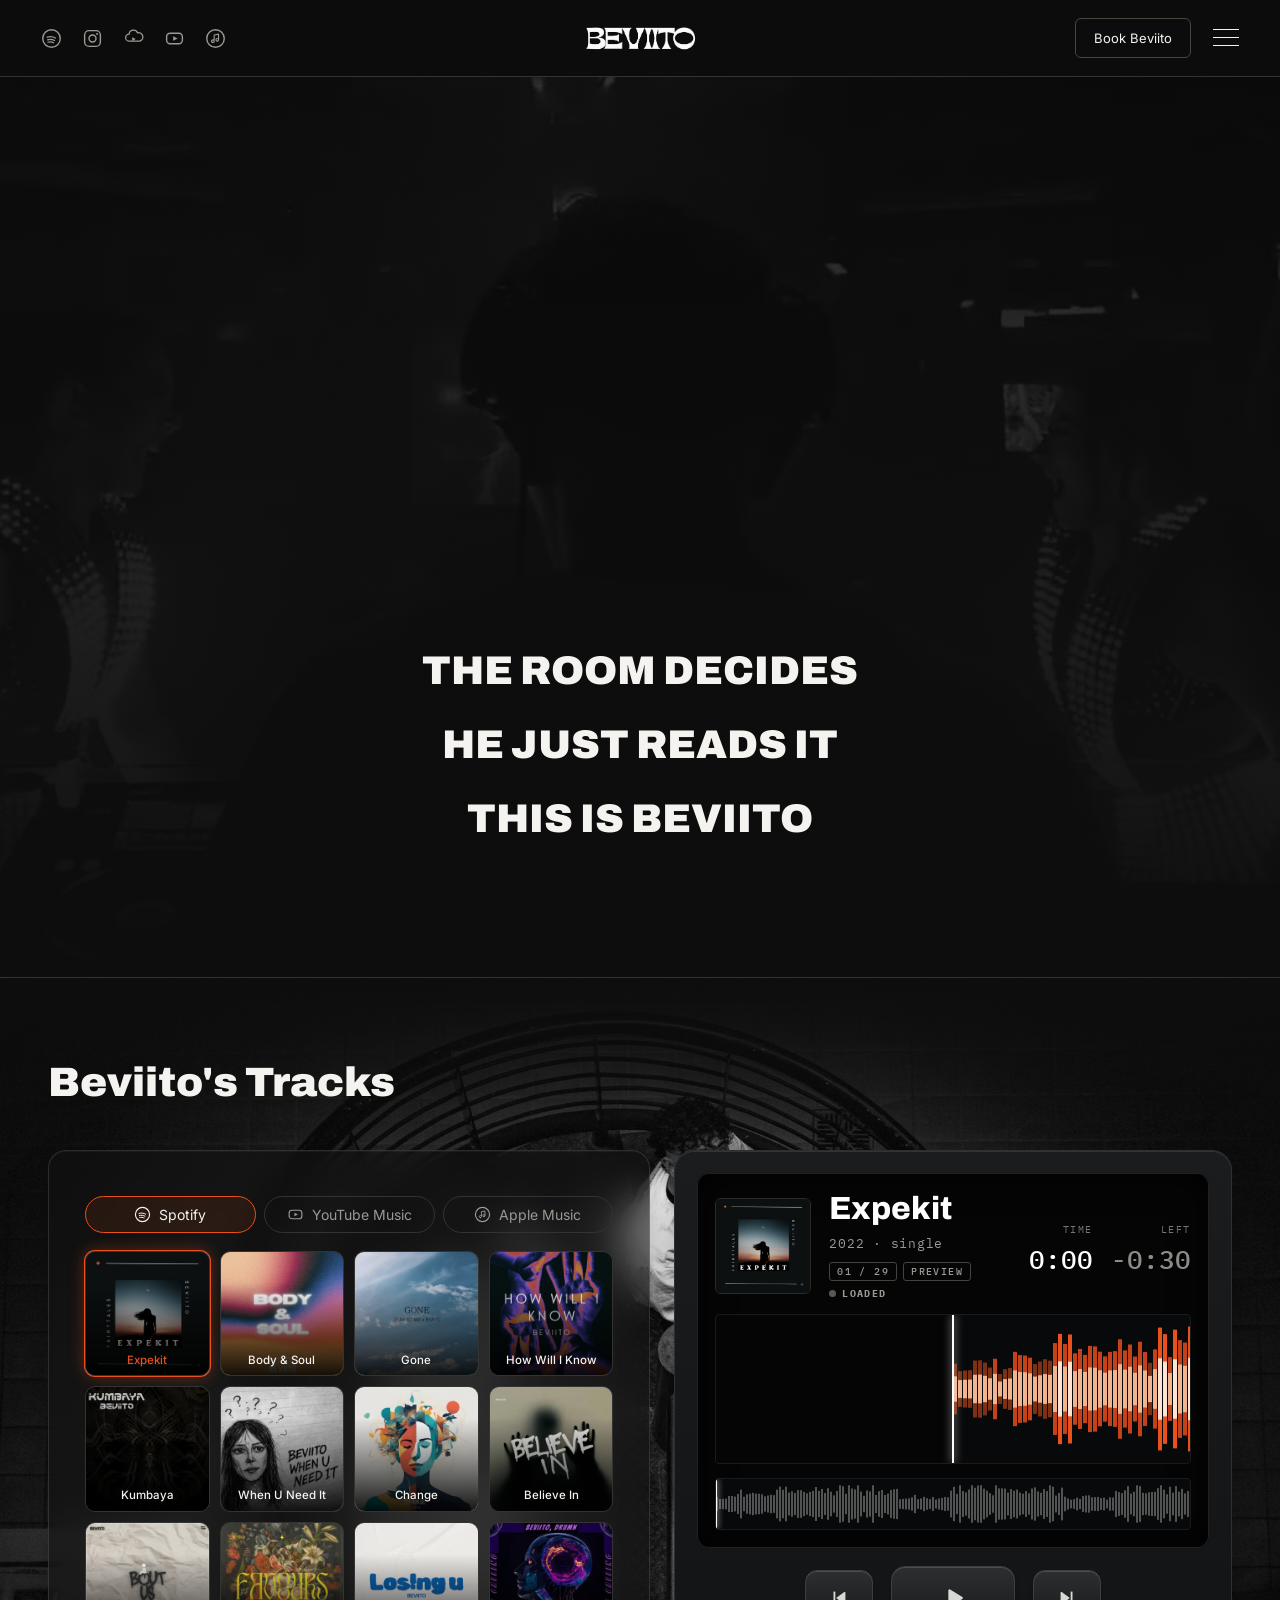
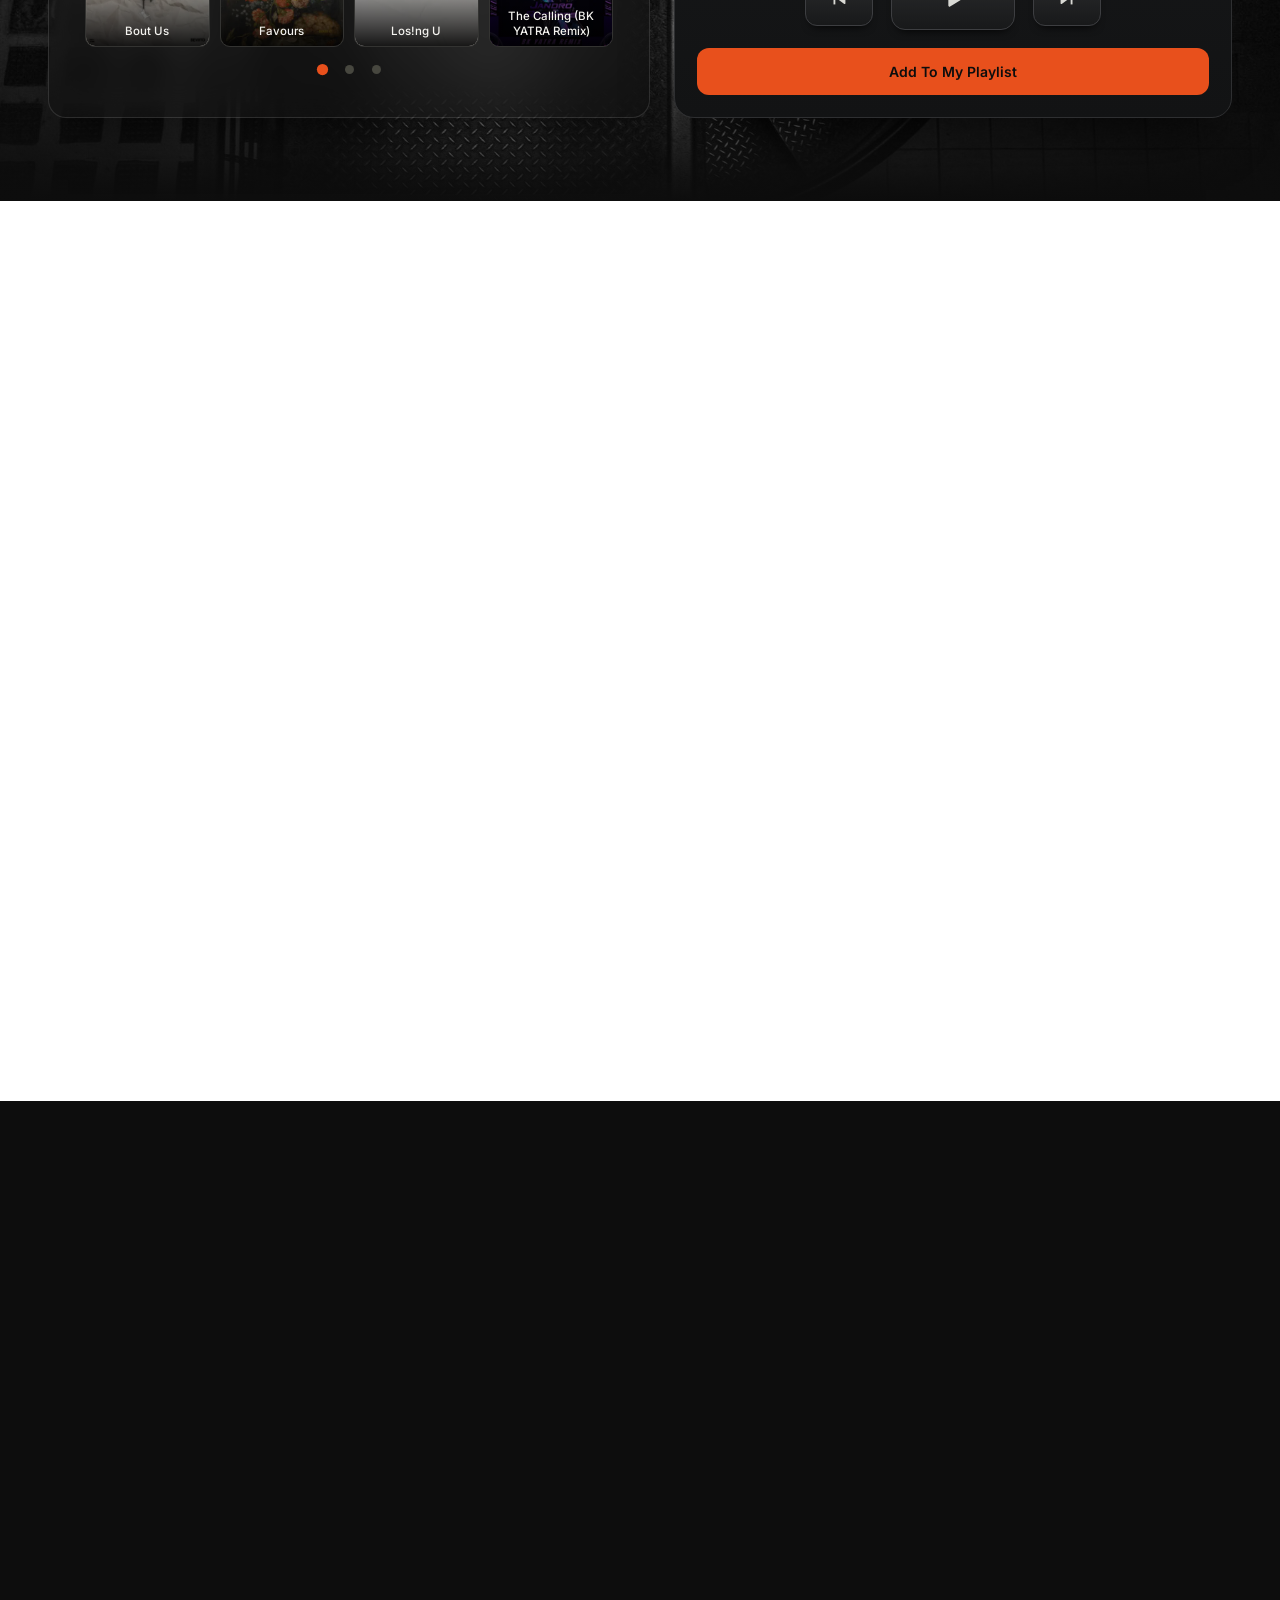
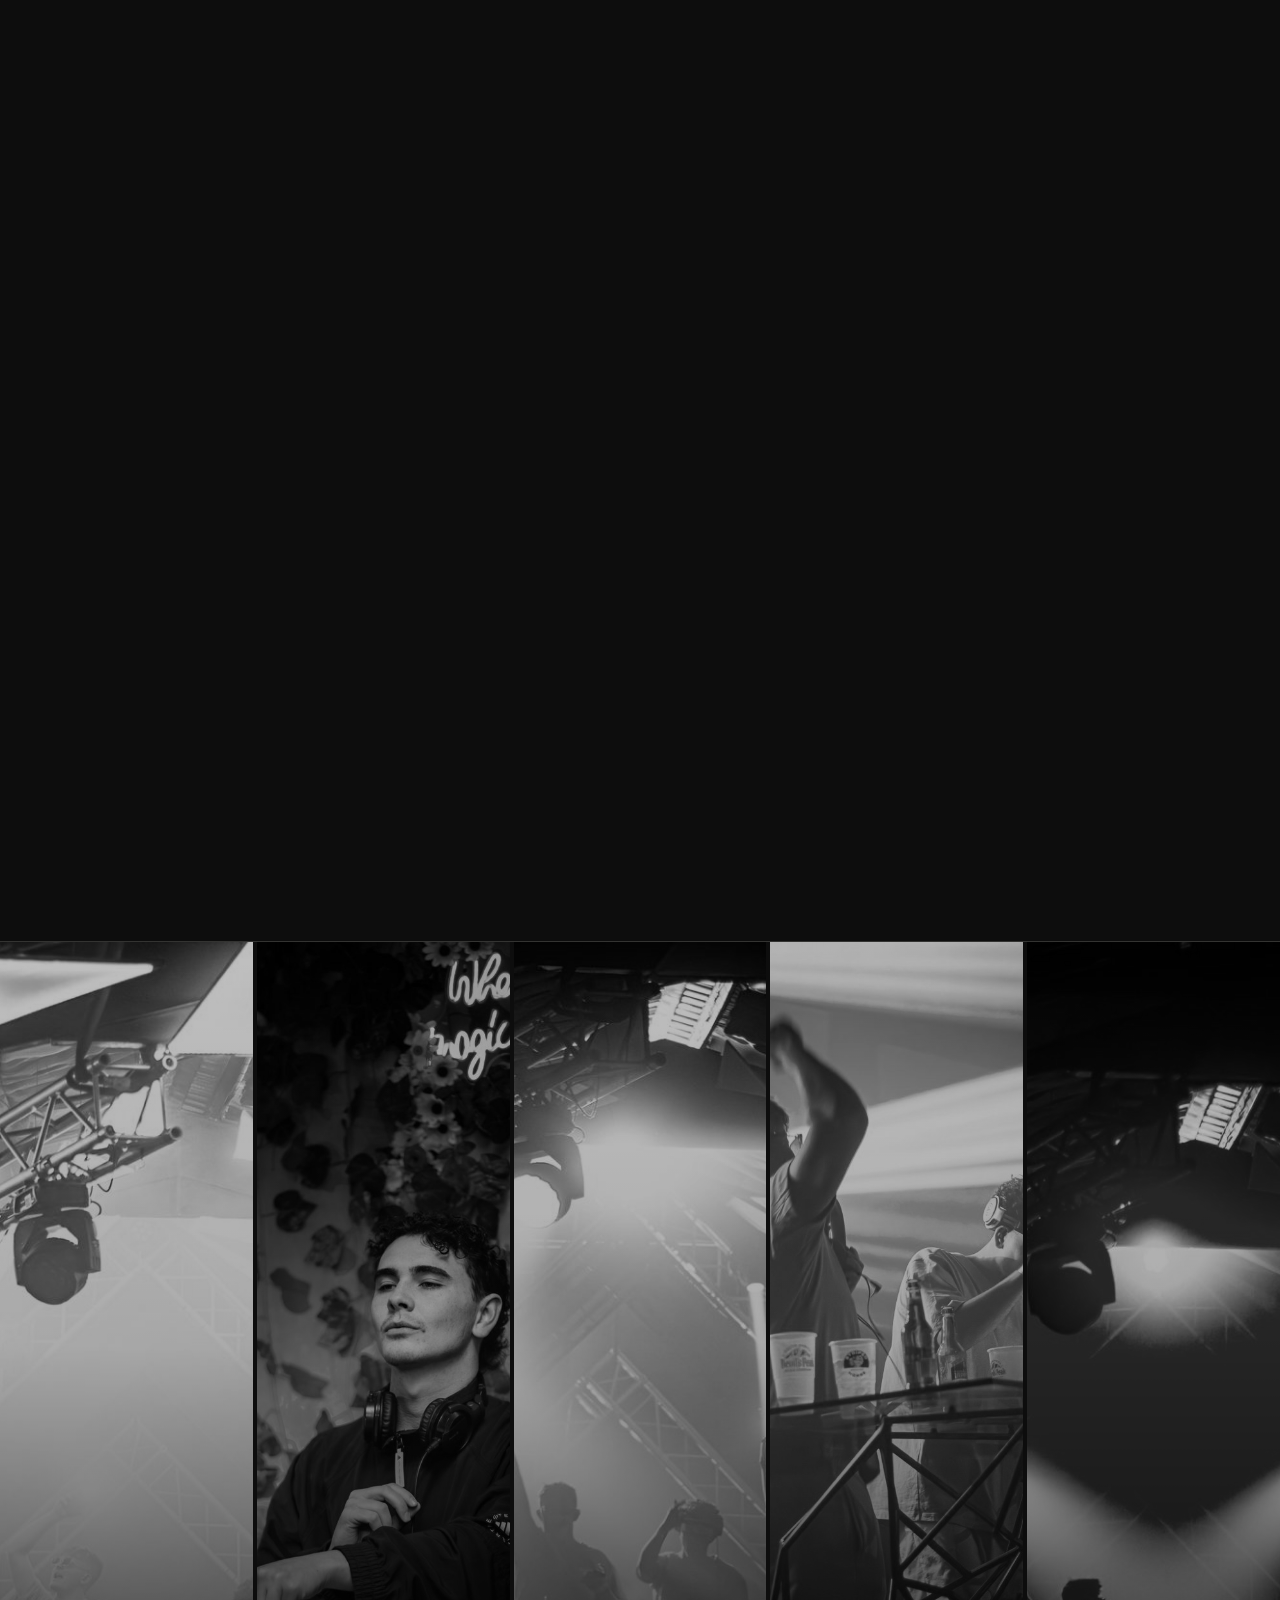
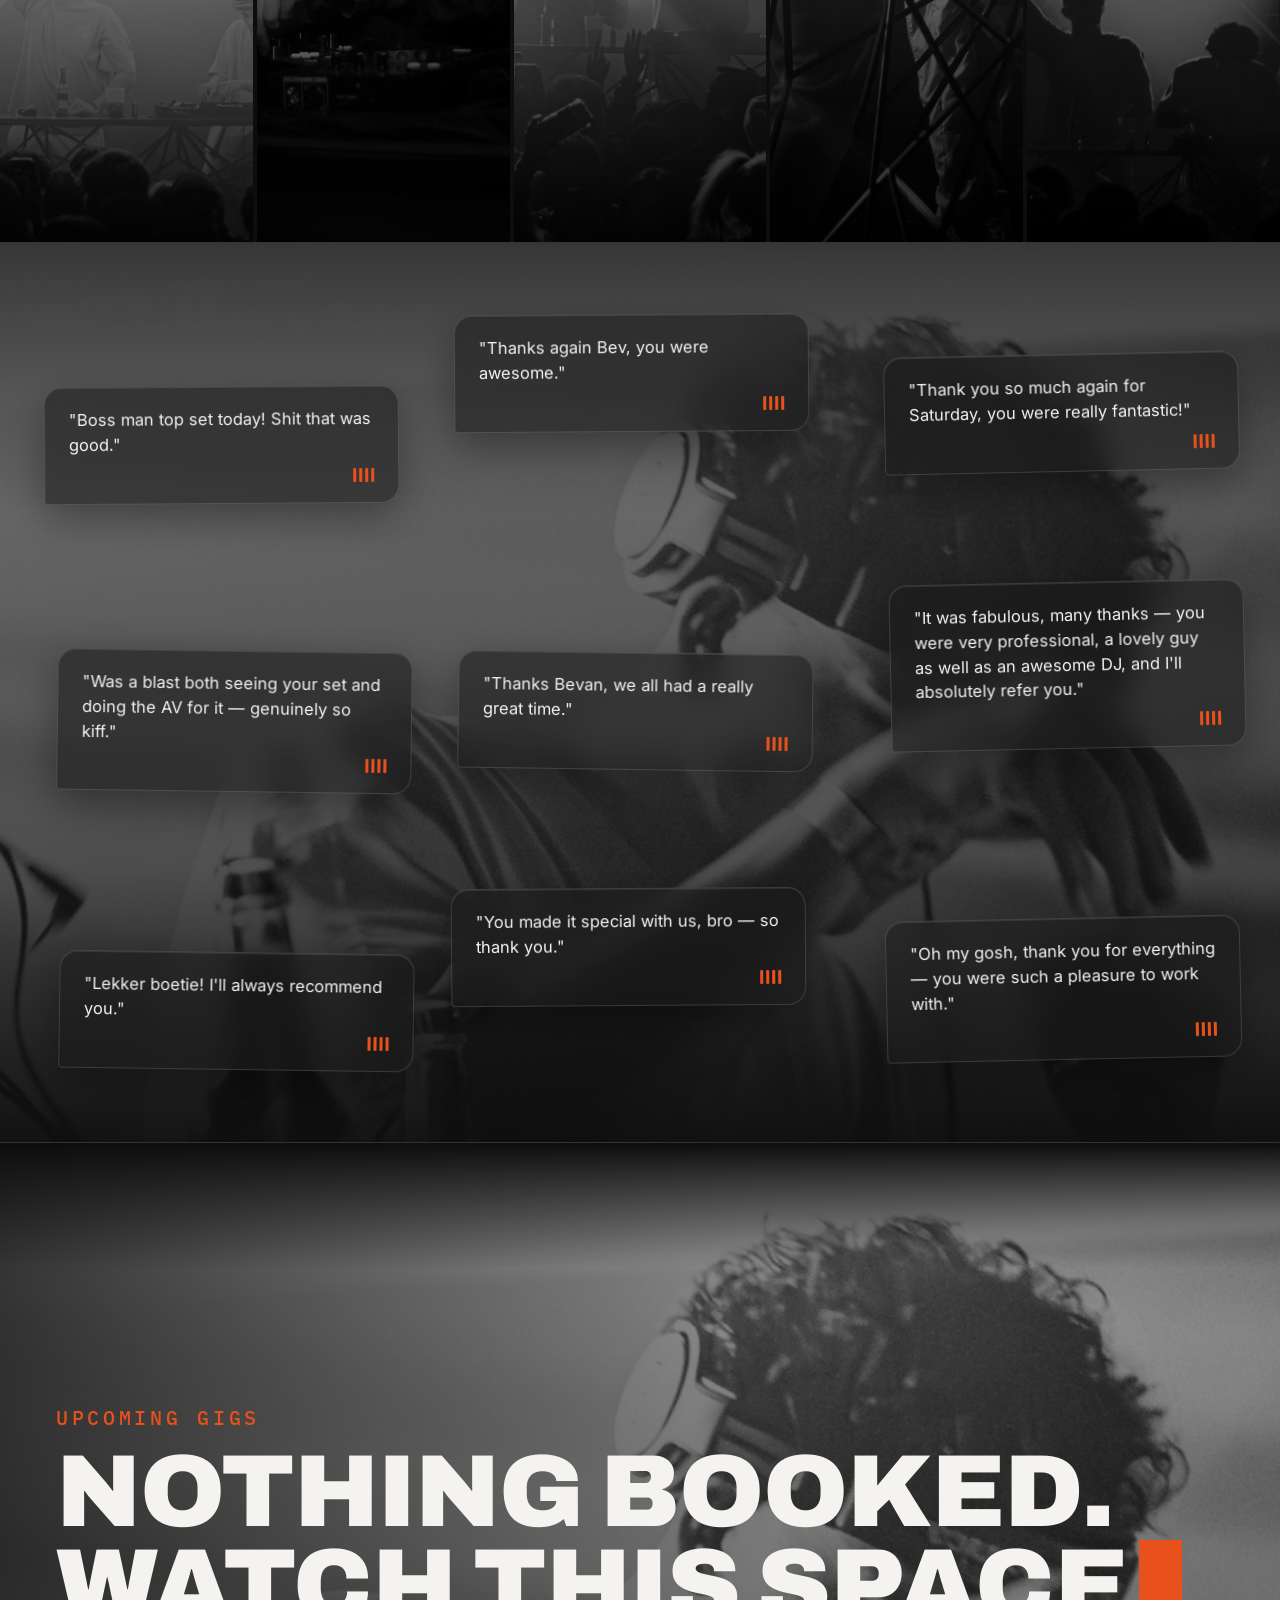
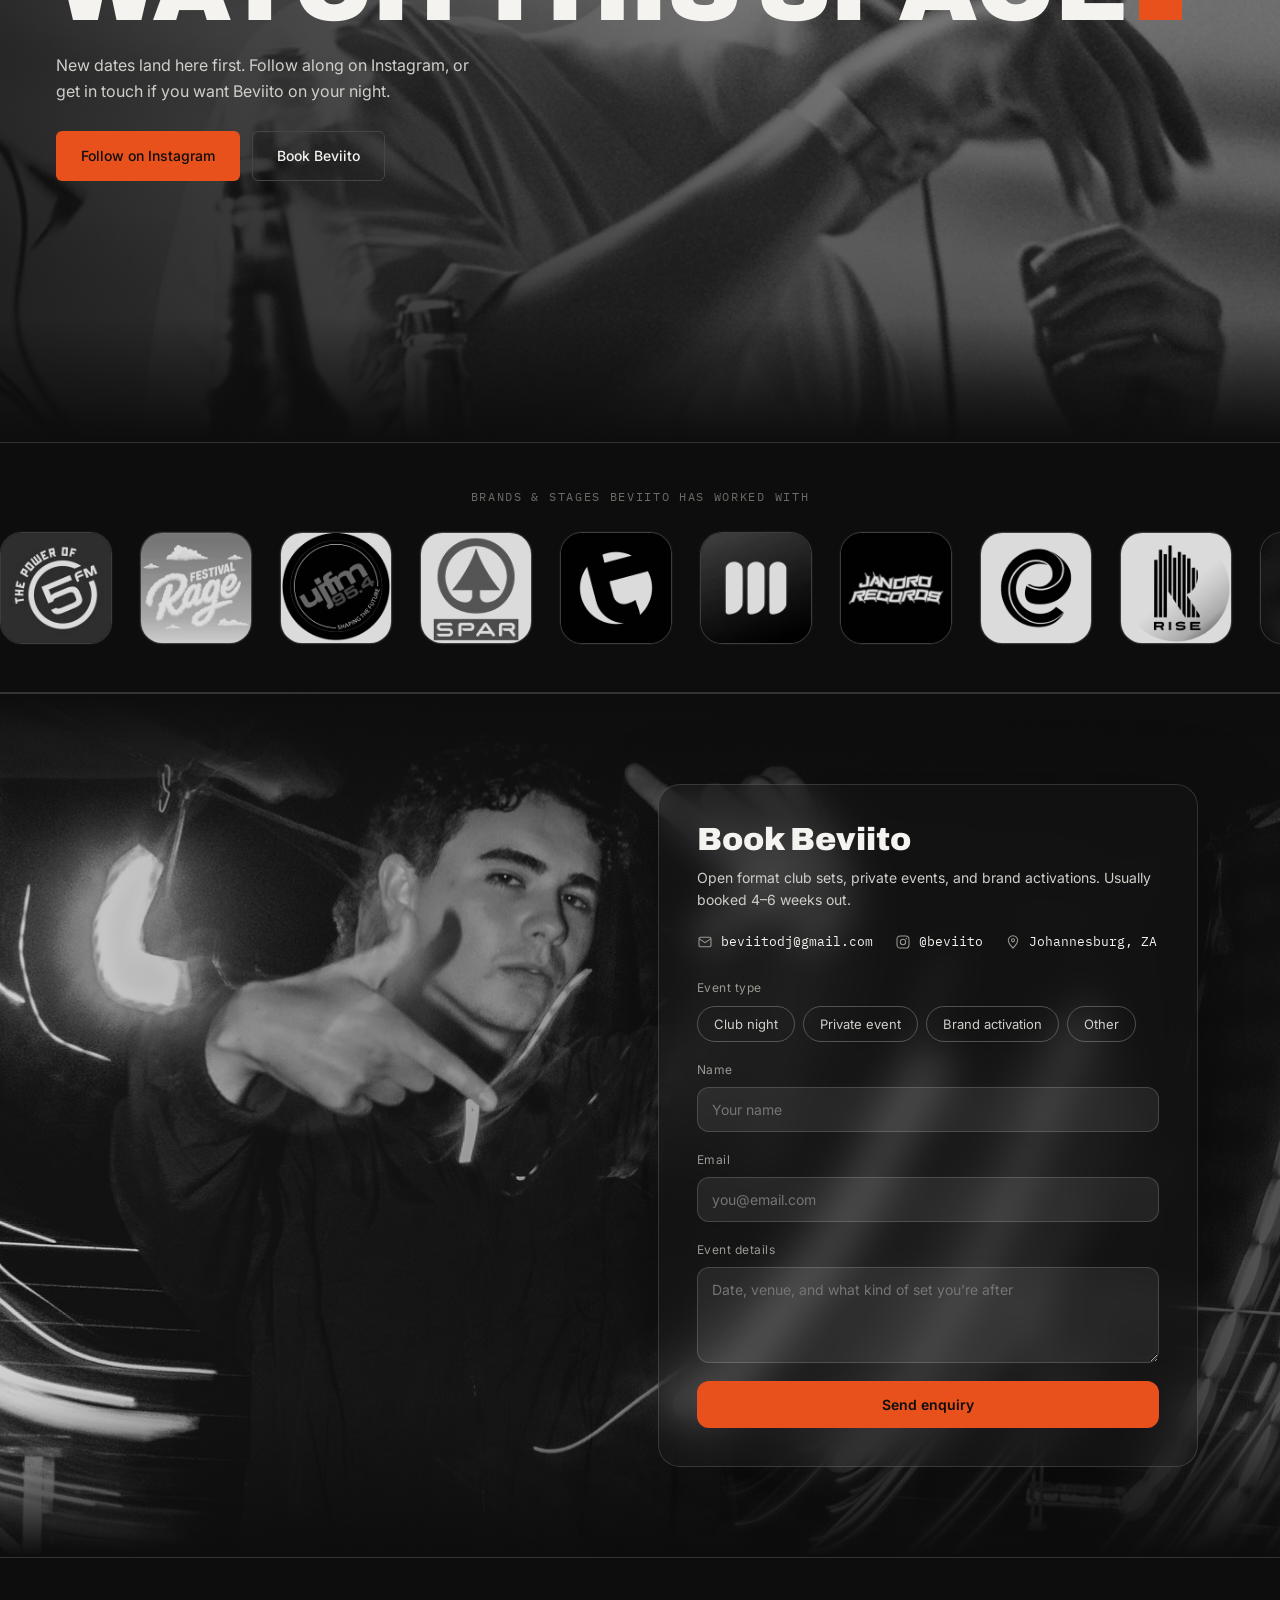
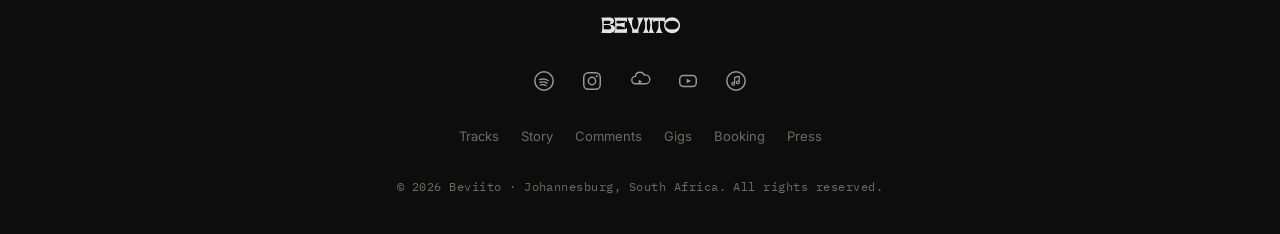
==== commit a4b53d0b: "Update The Logo Zoom Reveal Section, Polished The Comments Section, Added Press Footer and Did A Gen" ====
--- a/index.html
+++ b/index.html
@@ -277,6 +277,17 @@
 <div class="intro-spacer" id="introSpacer">
   <div class="intro-pin" id="introPin">
     <img class="intro-logo" id="introLogo" src="Media/Logos/beviito-logo.svg" alt="Beviito">
+    <!-- Logo cut out (desktop only, the page is cut in the shape of the logo and the story shows through) -->
+    <svg class="intro-cut" id="introCut" aria-hidden="true" focusable="false">
+      <defs>
+        <path id="introShape" transform="translate(0,680) scale(0.1,-0.1)" d="M23850 5775 c-52 -7 -131 -14 -175 -14 -49 -1 -104 -9 -143 -21 -35 -11 -84 -20 -108 -20 -25 0 -60 -9 -81 -20 -21 -11 -52 -20 -70 -20 -18 0 -50 -9 -70 -20 -21 -11 -48 -20 -61 -20 -12 0 -40 -9 -62 -20 -22 -11 -48 -20 -58 -20 -11 0 -25 -7 -32 -15 -7 -8 -18 -15 -25 -15 -17 0 -258 -123 -291 -149 -15 -12 -30 -21 -35 -21 -4 0 -29 -15 -54 -32 -26 -18 -56 -38 -67 -44 -54 -31 -288 -253 -403 -384 -48 -54 -104 -133 -161 -226 -6 -10 -15 -14 -22 -10 -9 5 -12 131 -12 506 0 445 -2 499 -16 504 -9 3 -2003 6 -4433 6 -3422 0 -4420 -3 -4429 -12 -20 -20 -14 -37 33 -87 25 -26 45 -51 45 -55 0 -4 15 -26 34 -49 18 -23 47 -67 63 -98 17 -31 38 -67 47 -80 9 -13 16 -33 16 -45 0 -12 9 -33 20 -47 11 -14 20 -32 20 -41 0 -9 9 -33 20 -53 11 -21 20 -47 20 -58 0 -11 9 -33 20 -50 11 -16 20 -40 20 -53 0 -12 9 -40 20 -62 11 -22 20 -53 20 -70 0 -17 7 -44 15 -59 8 -16 17 -48 21 -72 3 -24 15 -73 25 -108 10 -35 19 -86 19 -115 0 -28 10 -85 21 -126 18 -69 20 -106 20 -450 0 -354 -7 -467 -31 -550 -5 -19 -10 -59 -10 -88 0 -29 -9 -78 -20 -109 -11 -32 -20 -72 -20 -90 0 -18 -9 -55 -20 -83 -11 -28 -20 -61 -20 -73 0 -12 -9 -37 -20 -55 -11 -18 -20 -42 -20 -55 0 -12 -9 -35 -20 -52 -11 -16 -20 -38 -20 -48 0 -10 -9 -35 -20 -55 -10 -20 -21 -44 -24 -52 -3 -8 -19 -37 -35 -65 -17 -27 -36 -63 -44 -80 -23 -47 -166 -217 -229 -272 -56 -48 -141 -96 -258 -143 -47 -20 -75 -23 -195 -24 l-140 -1 -100 50 c-82 41 -116 65 -198 144 -88 85 -132 141 -204 261 -34 55 -113 216 -113 228 0 7 -9 26 -20 44 -11 18 -20 43 -20 56 0 12 -9 39 -20 59 -11 21 -20 47 -20 58 0 12 -5 26 -10 31 -6 6 -17 42 -25 80 -8 39 -21 87 -30 107 -8 20 -15 53 -15 74 0 21 -7 63 -15 93 -8 30 -20 99 -25 153 -5 54 -15 108 -22 120 -9 16 -13 114 -13 387 0 314 2 375 17 437 10 40 18 97 18 128 0 30 9 81 20 112 11 32 20 71 20 87 0 17 9 53 19 81 10 27 23 68 29 90 5 22 15 55 21 73 6 17 15 44 20 60 27 81 39 111 102 247 12 28 37 70 53 95 17 26 36 53 41 62 52 83 97 142 143 190 30 31 51 61 48 67 -8 12 -6149 17 -6180 5 -30 -11 -16 -46 44 -112 33 -37 60 -74 60 -84 0 -9 4 -20 10 -23 5 -3 24 -36 41 -73 18 -37 40 -83 50 -103 11 -20 19 -46 19 -58 0 -12 9 -38 20 -58 11 -21 20 -53 20 -71 0 -18 7 -47 16 -64 9 -17 20 -70 24 -117 5 -47 15 -117 24 -156 13 -61 16 -205 17 -1070 0 -609 5 -1043 11 -1110 16 -162 12 -355 -11 -575 -22 -209 -33 -279 -57 -350 -9 -25 -19 -68 -24 -97 -4 -29 -15 -62 -24 -75 -9 -12 -16 -34 -16 -48 0 -14 -9 -40 -20 -58 -11 -18 -20 -40 -20 -50 0 -9 -9 -30 -20 -47 -11 -16 -20 -36 -20 -43 0 -20 -98 -187 -125 -212 -28 -27 -32 -55 -9 -64 26 -10 4022 -7 4029 3 3 5 8 337 11 738 3 400 6 748 7 773 3 62 -18 63 -84 2 -134 -123 -217 -182 -349 -247 -30 -15 -72 -35 -92 -46 -20 -10 -45 -19 -55 -19 -10 0 -27 -6 -38 -14 -36 -25 -247 -76 -400 -97 -38 -5 -101 -15 -140 -21 -38 -6 -99 -14 -135 -19 -73 -9 -1930 -12 -1953 -3 -13 5 -15 69 -16 473 l-1 469 22 6 c38 11 1068 -1 1118 -13 25 -5 99 -13 165 -16 70 -4 148 -14 187 -26 36 -10 89 -19 117 -19 28 0 72 -7 98 -16 26 -10 77 -23 113 -29 71 -14 140 -37 182 -60 14 -8 36 -15 48 -15 12 0 39 -8 59 -19 20 -10 72 -35 116 -56 93 -43 170 -92 204 -129 31 -33 69 -35 76 -3 3 12 4 389 3 837 -3 928 5 855 -91 782 -55 -42 -219 -132 -240 -132 -7 0 -30 -9 -52 -20 -22 -11 -47 -20 -56 -20 -9 0 -36 -9 -60 -20 -24 -11 -56 -20 -70 -20 -15 0 -55 -9 -89 -20 -34 -11 -80 -20 -102 -20 -21 0 -55 -7 -76 -16 -21 -9 -89 -19 -157 -24 -66 -5 -149 -15 -185 -22 -83 -16 -1303 -19 -1319 -3 -7 7 -11 153 -11 409 -1 319 1 401 12 408 7 5 450 7 1028 5 893 -4 1022 -6 1075 -21 33 -8 89 -16 125 -16 36 0 93 -7 125 -16 33 -10 86 -20 117 -23 32 -4 65 -14 76 -24 10 -9 30 -17 43 -17 13 0 41 -9 62 -20 20 -11 47 -20 58 -20 12 0 36 -9 53 -19 17 -10 45 -22 63 -26 17 -3 37 -13 44 -21 6 -8 16 -14 22 -14 6 0 54 -30 108 -66 90 -60 179 -141 179 -163 0 -17 34 -22 49 -6 14 14 15 91 14 693 -2 372 0 685 3 695 9 29 42 19 69 -20 14 -21 25 -42 25 -46 0 -5 9 -20 20 -34 11 -14 20 -34 20 -44 0 -14 60 -145 91 -199 5 -8 14 -26 20 -40 6 -14 15 -32 20 -40 5 -8 14 -26 20 -40 6 -14 15 -32 20 -40 5 -8 12 -22 15 -30 3 -8 17 -40 31 -70 14 -30 33 -73 43 -95 10 -22 36 -77 59 -123 22 -46 41 -90 41 -99 0 -8 9 -26 20 -40 11 -14 20 -32 20 -40 0 -8 8 -31 19 -51 10 -20 28 -57 39 -82 55 -121 106 -229 123 -262 10 -20 19 -43 19 -50 0 -7 10 -33 21 -58 12 -25 31 -65 42 -90 11 -25 28 -62 38 -82 11 -20 19 -42 19 -48 0 -7 18 -50 40 -96 22 -47 40 -89 40 -95 0 -5 9 -27 19 -47 11 -20 29 -59 42 -87 12 -27 30 -67 40 -87 11 -20 19 -43 19 -50 0 -7 9 -31 19 -53 11 -22 29 -62 40 -90 12 -27 31 -67 41 -87 11 -20 20 -44 20 -53 0 -9 9 -34 20 -56 11 -21 29 -57 40 -78 11 -22 20 -47 20 -56 0 -10 6 -31 14 -48 14 -32 51 -119 86 -207 10 -25 28 -72 41 -105 12 -33 30 -81 40 -107 11 -26 19 -55 19 -65 0 -10 7 -31 16 -48 9 -16 20 -48 25 -70 4 -22 14 -60 23 -85 34 -100 56 -187 56 -216 0 -17 9 -57 20 -89 12 -33 20 -86 21 -124 0 -36 6 -113 13 -171 10 -85 10 -119 -1 -180 -7 -41 -13 -110 -13 -153 0 -51 -7 -97 -20 -134 -11 -32 -20 -69 -20 -83 0 -15 -7 -35 -15 -46 -20 -26 -19 -51 4 -64 21 -10 2064 -15 2082 -5 15 10 10 60 -11 106 -11 24 -20 60 -20 80 0 20 -7 56 -16 80 -26 69 -32 507 -9 609 9 41 20 117 25 168 4 51 13 99 20 106 6 8 16 44 21 81 5 36 16 79 24 95 8 16 15 39 15 52 0 21 12 63 57 198 8 25 19 64 24 88 5 24 15 53 24 65 8 12 15 32 15 45 0 13 9 40 19 60 11 20 32 78 47 127 15 50 34 99 41 110 7 11 13 29 13 40 0 11 9 34 20 50 11 17 20 39 20 50 0 11 7 30 15 41 13 20 24 45 60 147 17 47 32 80 64 147 11 25 21 49 21 54 0 10 31 80 61 138 10 20 19 43 19 51 0 8 8 25 19 38 10 13 22 38 25 56 4 17 14 37 22 44 8 6 14 16 14 22 0 5 9 31 21 56 12 25 30 66 41 91 11 25 29 62 39 82 11 20 19 44 19 53 0 9 9 33 19 53 16 31 64 132 109 232 7 14 16 32 20 40 5 8 18 35 30 60 49 108 75 167 87 195 30 69 35 81 45 95 5 8 15 26 20 40 6 14 24 50 40 80 16 30 29 61 29 68 1 8 19 44 40 81 22 37 43 79 46 94 4 14 13 31 21 38 8 6 14 17 14 24 0 16 59 133 71 140 5 4 9 16 9 27 0 12 9 31 19 42 11 12 26 39 33 61 21 65 67 58 68 -10 0 -16 9 -43 20 -60 11 -16 20 -38 20 -48 0 -15 19 -58 52 -117 4 -8 13 -26 19 -40 6 -14 17 -38 25 -55 7 -16 20 -48 28 -70 7 -22 23 -62 34 -90 11 -27 26 -66 32 -85 7 -19 21 -54 31 -78 11 -23 19 -51 19 -62 0 -11 9 -37 20 -57 11 -21 20 -45 20 -55 0 -9 9 -40 20 -68 11 -28 20 -63 20 -77 0 -15 6 -34 14 -42 8 -9 19 -43 25 -76 5 -33 16 -73 25 -90 9 -16 16 -49 16 -73 0 -24 6 -55 14 -70 8 -16 18 -61 21 -102 4 -41 14 -95 23 -120 8 -25 18 -101 22 -170 5 -69 14 -143 22 -165 18 -54 16 -691 -2 -725 -7 -12 -16 -77 -20 -144 -4 -66 -15 -141 -24 -166 -9 -25 -16 -64 -16 -88 0 -23 -9 -68 -20 -99 -11 -32 -20 -72 -20 -90 0 -18 -9 -55 -20 -83 -11 -28 -20 -63 -20 -78 0 -15 -9 -45 -19 -68 -10 -23 -22 -64 -26 -92 -4 -28 -13 -56 -21 -63 -8 -6 -14 -22 -14 -36 0 -13 -9 -41 -20 -63 -11 -22 -20 -45 -20 -52 0 -7 -9 -30 -20 -51 -11 -20 -20 -42 -20 -48 0 -7 -8 -30 -19 -53 -10 -23 -24 -52 -30 -66 -6 -14 -15 -32 -20 -40 -5 -8 -23 -44 -40 -80 -18 -36 -36 -72 -40 -80 -5 -8 -14 -26 -20 -40 -13 -29 -22 -44 -75 -125 -81 -123 -101 -150 -148 -199 -26 -28 -48 -54 -48 -57 0 -4 7 -15 16 -23 14 -14 190 -16 1788 -16 1365 0 1775 3 1784 12 17 17 15 34 -6 55 -10 10 -65 76 -121 147 -88 109 -121 157 -192 276 -5 8 -27 52 -49 97 -22 45 -45 85 -50 88 -6 3 -10 12 -10 20 0 8 -15 47 -34 87 -69 149 -86 191 -86 213 0 12 -6 28 -14 34 -8 7 -18 31 -21 53 -4 22 -16 59 -26 82 -10 23 -19 55 -19 72 0 18 -9 51 -20 75 -11 24 -20 58 -20 74 0 17 -9 55 -20 85 -11 30 -20 80 -20 110 0 30 -7 68 -15 84 -9 17 -19 80 -25 160 -5 72 -15 149 -22 171 -9 29 -13 139 -13 385 0 293 3 357 18 422 9 42 17 112 17 155 0 44 9 113 20 158 11 44 20 104 20 133 0 29 9 78 20 109 11 32 20 74 20 95 0 21 9 61 20 90 11 29 20 65 20 79 0 15 9 46 20 70 11 24 20 54 20 67 0 13 8 44 19 70 10 26 27 72 38 102 11 30 25 71 32 90 7 19 21 55 31 80 10 25 24 61 31 80 6 19 27 67 45 105 18 39 38 82 43 98 6 15 18 27 27 27 14 0 15 -48 12 -539 -3 -297 0 -547 4 -555 5 -9 13 -16 17 -16 5 0 42 27 83 60 41 32 86 64 99 70 13 6 47 24 74 40 28 17 57 33 65 36 8 3 33 14 56 25 23 10 46 19 52 19 6 0 31 8 54 19 69 30 148 53 213 62 33 5 85 15 115 24 30 8 81 15 113 15 32 0 93 8 135 17 61 14 127 17 317 18 l240 0 0 -790 c0 -620 -3 -798 -13 -825 -7 -19 -17 -87 -22 -150 -5 -63 -16 -135 -24 -159 -9 -24 -16 -63 -16 -88 0 -24 -9 -69 -20 -100 -11 -32 -20 -73 -20 -93 -1 -19 -9 -53 -20 -75 -11 -22 -19 -55 -20 -73 0 -18 -9 -50 -20 -72 -11 -22 -20 -52 -20 -67 0 -15 -9 -41 -20 -58 -11 -16 -20 -39 -20 -49 0 -10 -9 -37 -19 -60 -11 -23 -32 -72 -47 -111 -14 -38 -33 -79 -40 -90 -8 -11 -14 -29 -14 -41 0 -12 -9 -33 -20 -47 -11 -14 -20 -31 -21 -39 0 -7 -12 -34 -27 -59 -15 -26 -46 -80 -70 -120 -63 -109 -63 -108 -118 -179 -28 -36 -57 -76 -64 -89 -13 -26 -38 -56 -137 -163 -35 -37 -63 -72 -63 -77 0 -6 11 -17 23 -26 21 -14 141 -15 1051 -13 1080 3 1046 2 1046 43 0 6 -37 48 -81 94 -110 115 -172 194 -247 316 -7 11 -30 56 -52 100 -22 44 -44 87 -49 95 -28 48 -91 189 -91 204 0 9 -6 27 -14 39 -7 12 -19 44 -25 71 -7 27 -19 58 -27 70 -7 11 -14 30 -14 42 0 12 -9 41 -20 65 -11 24 -20 57 -20 72 0 15 -9 45 -20 67 -11 22 -20 52 -20 67 0 16 -9 54 -20 86 -11 31 -20 74 -20 95 0 21 -9 63 -20 95 -11 31 -20 78 -20 105 0 27 -7 71 -15 98 -9 27 -20 112 -25 189 -5 77 -14 187 -20 245 -7 68 -10 341 -8 780 l3 675 195 3 c154 2 211 -1 270 -14 41 -10 120 -20 175 -24 55 -4 120 -15 144 -24 24 -9 59 -16 77 -16 18 0 55 -8 81 -19 26 -10 68 -21 92 -25 24 -4 56 -13 72 -21 15 -8 38 -15 50 -15 12 0 43 -10 68 -21 136 -63 232 -113 242 -125 14 -17 3 -87 -22 -137 -10 -21 -19 -50 -19 -65 0 -15 -9 -47 -20 -71 -11 -24 -20 -54 -20 -67 0 -14 -8 -50 -19 -82 -10 -31 -21 -95 -24 -142 -3 -47 -13 -116 -22 -155 -14 -58 -16 -113 -13 -310 3 -155 8 -250 16 -268 7 -16 15 -67 18 -115 3 -48 12 -105 19 -127 8 -22 19 -71 25 -110 6 -38 15 -74 20 -80 5 -6 13 -29 19 -50 13 -53 40 -131 62 -181 11 -23 19 -49 19 -59 0 -9 9 -28 20 -42 11 -14 20 -32 20 -40 0 -8 9 -26 20 -40 11 -14 20 -32 20 -40 0 -8 9 -26 20 -40 11 -14 20 -33 20 -43 0 -9 9 -25 20 -35 11 -10 20 -24 20 -31 0 -7 15 -34 33 -60 17 -25 39 -56 47 -69 60 -92 182 -236 284 -336 107 -105 261 -230 320 -261 12 -6 37 -24 57 -39 20 -16 67 -44 105 -64 38 -20 92 -49 119 -65 28 -16 57 -29 66 -29 9 -1 28 -10 42 -21 14 -11 31 -20 39 -20 7 0 30 -9 51 -20 20 -11 47 -20 59 -20 13 0 37 -9 53 -20 17 -11 44 -20 60 -20 17 0 48 -9 70 -20 22 -11 56 -20 75 -20 19 -1 53 -8 75 -16 22 -9 76 -19 120 -24 44 -5 109 -16 145 -24 50 -12 130 -15 345 -15 247 -1 289 2 354 19 41 11 100 20 131 20 30 0 81 9 113 20 31 11 68 20 82 20 14 0 39 7 54 15 16 8 48 17 72 21 24 3 56 15 71 25 15 10 37 19 50 19 20 0 79 24 128 52 8 4 22 11 30 15 45 19 77 34 93 43 41 24 53 31 77 43 25 12 112 67 203 129 135 91 362 307 438 416 24 35 72 103 105 150 56 79 154 255 154 275 0 5 9 20 20 34 11 14 20 35 20 47 0 11 9 36 20 54 11 18 20 38 20 45 0 7 9 29 20 50 11 20 20 47 20 59 1 13 9 41 20 63 11 22 19 53 20 69 0 16 9 57 19 90 10 34 24 90 30 126 6 36 15 83 20 105 6 22 15 108 20 190 12 170 -7 583 -27 622 -7 12 -15 57 -18 100 -3 43 -14 99 -25 125 -10 26 -19 58 -19 73 0 14 -9 43 -20 65 -11 22 -20 51 -20 65 0 14 -9 43 -20 65 -11 22 -20 47 -20 56 0 9 -6 28 -14 42 -8 15 -26 53 -40 85 -51 113 -79 168 -87 173 -5 3 -16 20 -24 37 -18 36 -28 54 -70 116 -17 24 -34 51 -40 60 -85 133 -379 437 -504 519 -31 20 -60 40 -66 45 -18 15 -139 92 -165 105 -14 6 -43 23 -65 37 -22 14 -47 28 -55 31 -8 3 -32 14 -52 24 -20 11 -43 20 -51 20 -8 0 -26 9 -40 20 -14 11 -33 20 -42 20 -9 0 -28 9 -42 20 -14 11 -40 20 -57 20 -17 0 -48 9 -69 20 -20 11 -52 20 -71 20 -19 0 -53 9 -77 20 -24 11 -60 20 -79 20 -19 0 -67 9 -105 20 -44 13 -100 20 -151 20 -45 0 -105 4 -133 10 -87 16 -270 19 -371 5z m-7124 -343 c6 -4 18 -21 27 -38 9 -17 23 -36 31 -43 9 -8 16 -23 16 -36 0 -12 9 -30 20 -40 11 -10 20 -26 20 -35 0 -10 7 -23 15 -30 8 -6 17 -22 20 -33 4 -12 16 -42 27 -67 12 -25 29 -63 38 -85 10 -22 27 -61 39 -86 12 -25 21 -54 21 -63 0 -9 9 -33 20 -53 11 -21 20 -46 20 -55 0 -10 9 -35 20 -55 11 -21 20 -46 20 -55 0 -10 9 -35 20 -55 11 -21 20 -48 20 -60 0 -12 9 -45 20 -73 11 -28 20 -61 20 -73 0 -13 9 -48 20 -80 11 -31 20 -77 20 -102 0 -25 7 -62 15 -82 8 -19 19 -74 25 -120 5 -47 14 -91 19 -97 6 -7 13 -68 16 -137 4 -68 13 -170 21 -225 18 -130 18 -266 -1 -424 -8 -69 -15 -168 -15 -220 0 -56 -6 -118 -16 -150 -8 -30 -19 -91 -23 -135 -5 -44 -15 -96 -23 -115 -9 -19 -18 -61 -22 -93 -3 -32 -13 -72 -21 -87 -8 -16 -15 -50 -15 -75 0 -25 -7 -59 -15 -76 -9 -16 -21 -55 -26 -87 -6 -31 -17 -69 -25 -84 -8 -15 -14 -36 -14 -48 0 -11 -9 -38 -20 -60 -11 -22 -20 -47 -20 -57 0 -10 -9 -35 -20 -56 -11 -20 -20 -47 -20 -60 0 -13 -9 -32 -20 -42 -11 -10 -20 -29 -20 -42 0 -14 -9 -36 -20 -50 -11 -14 -20 -34 -20 -45 0 -10 -8 -36 -19 -56 -10 -20 -28 -57 -39 -82 -37 -83 -43 -95 -58 -120 -87 -144 -92 -148 -133 -100 -17 19 -30 41 -31 48 0 8 -9 25 -20 39 -11 14 -20 36 -20 49 0 12 -4 25 -9 28 -8 5 -96 179 -115 226 -3 8 -10 22 -15 30 -18 28 -61 129 -61 142 0 8 -7 23 -15 34 -8 12 -19 39 -24 60 -5 22 -17 62 -26 89 -10 28 -22 64 -27 80 -6 17 -15 48 -20 70 -5 22 -14 54 -20 70 -6 17 -17 59 -25 95 -8 35 -18 69 -23 75 -5 6 -13 45 -16 86 -4 41 -13 92 -21 114 -8 22 -18 74 -23 115 -5 41 -15 107 -24 145 -32 152 -30 905 4 1025 5 19 14 85 20 145 5 61 16 132 25 159 8 27 15 66 15 88 0 21 9 64 19 95 11 32 22 78 25 102 4 24 13 56 21 72 8 15 15 38 15 51 0 13 7 33 15 45 8 11 17 40 21 64 4 24 15 61 25 81 11 21 19 45 19 55 0 10 9 35 20 56 11 20 20 43 20 51 0 8 18 50 39 93 118 236 138 277 163 320 15 27 30 55 34 63 11 23 65 90 72 90 4 0 12 -4 18 -8z m7657 -731 c50 -11 127 -22 170 -25 43 -3 86 -10 96 -15 10 -6 49 -15 86 -21 37 -6 80 -17 96 -25 15 -8 45 -15 66 -15 21 0 58 -9 82 -20 24 -11 51 -20 60 -20 9 0 33 -9 54 -20 20 -11 44 -20 53 -20 9 0 33 -8 53 -19 20 -10 47 -24 61 -30 14 -6 32 -15 40 -20 8 -5 42 -21 75 -37 174 -81 396 -264 491 -407 56 -82 134 -232 134 -256 0 -9 9 -29 20 -46 11 -16 20 -45 20 -64 0 -18 9 -72 21 -120 18 -72 20 -106 16 -211 -3 -84 -10 -137 -21 -162 -9 -21 -16 -50 -16 -65 0 -30 -33 -126 -70 -208 -22 -47 -53 -95 -130 -200 -38 -51 -186 -195 -230 -224 -14 -8 -47 -33 -73 -53 -27 -21 -55 -38 -62 -38 -7 0 -18 -6 -24 -14 -11 -13 -146 -82 -251 -129 -25 -11 -62 -28 -82 -38 -20 -11 -46 -19 -58 -19 -11 0 -38 -9 -60 -20 -22 -11 -53 -20 -70 -20 -17 0 -44 -7 -60 -15 -16 -9 -51 -18 -77 -21 -27 -3 -66 -13 -88 -21 -22 -8 -76 -19 -120 -23 -44 -5 -114 -16 -155 -25 -108 -24 -805 -17 -890 8 -30 9 -75 17 -100 17 -26 0 -61 9 -83 20 -22 12 -56 20 -84 20 -27 0 -67 9 -89 19 -23 10 -57 22 -75 26 -19 4 -43 14 -54 21 -11 8 -32 14 -48 14 -15 0 -45 8 -65 19 -20 10 -57 28 -82 39 -98 44 -206 98 -238 120 -18 12 -35 22 -38 22 -3 0 -47 31 -97 69 -76 57 -264 239 -302 292 -55 77 -109 165 -130 214 -15 33 -33 72 -41 87 -8 14 -14 41 -14 60 0 18 -8 47 -18 63 -25 43 -24 377 1 445 9 25 17 56 17 69 0 24 10 47 69 171 42 86 44 90 128 195 111 140 190 216 288 280 50 32 102 66 117 76 15 11 33 19 41 19 8 0 22 9 32 20 10 11 24 20 31 20 8 0 28 9 46 20 18 11 40 20 48 20 14 0 58 19 142 61 20 11 49 19 64 19 15 0 35 6 43 14 9 8 43 19 76 25 33 5 74 16 90 25 17 9 49 16 73 16 24 0 56 7 72 15 16 8 76 19 134 24 58 5 111 13 118 17 22 14 153 21 421 22 219 2 271 -1 350 -17z M3465 5750 c-216 -24 -407 -31 -937 -34 -323 -3 -592 -7 -598 -11 -18 -11 -11 -60 13 -93 13 -17 32 -51 41 -74 10 -24 27 -61 37 -84 10 -23 19 -50 19 -60 0 -10 9 -32 20 -49 11 -16 20 -39 20 -50 0 -11 9 -38 20 -60 11 -22 19 -50 20 -63 0 -13 7 -36 15 -53 9 -16 20 -58 25 -92 5 -34 16 -87 24 -117 9 -30 16 -78 16 -108 0 -29 7 -69 16 -90 11 -25 19 -86 24 -192 5 -85 14 -182 22 -215 10 -48 13 -274 13 -1145 0 -1005 -1 -1089 -17 -1142 -10 -31 -18 -87 -18 -125 0 -38 -9 -99 -20 -138 -11 -38 -20 -89 -20 -112 0 -23 -9 -65 -20 -93 -11 -28 -20 -58 -20 -68 0 -25 -36 -114 -89 -219 -25 -51 -56 -112 -68 -137 -12 -24 -36 -57 -53 -74 -32 -33 -38 -53 -17 -70 7 -6 97 -10 227 -10 382 1 1303 -23 1345 -34 56 -14 1266 -24 1292 -10 11 6 60 16 109 22 49 6 114 18 143 27 30 8 78 19 105 23 52 9 143 38 206 67 35 16 91 41 140 62 23 10 33 15 78 41 9 6 29 16 43 23 38 18 212 153 288 225 66 61 171 200 171 226 0 7 9 23 20 36 11 13 20 30 20 38 0 8 9 31 19 51 29 55 51 127 67 221 7 47 18 103 24 125 18 74 12 321 -10 410 -11 44 -20 91 -20 105 0 14 -9 39 -20 55 -11 17 -20 37 -20 47 0 28 -126 241 -172 289 -42 45 -115 106 -172 144 -97 66 -148 98 -206 125 -36 17 -83 40 -105 51 -22 10 -48 19 -58 19 -10 0 -35 9 -57 20 -22 11 -50 20 -62 20 -13 1 -41 9 -63 20 -22 11 -56 19 -75 20 -19 0 -51 8 -70 18 -19 11 -55 22 -80 25 -25 3 -59 13 -75 21 -18 10 -56 16 -92 16 -54 0 -63 3 -63 18 0 14 18 23 78 40 42 12 91 27 107 33 17 6 44 16 60 21 52 18 175 76 252 118 153 84 316 227 414 362 20 29 47 65 58 80 12 14 21 32 21 40 0 7 7 26 15 42 64 122 95 343 75 533 -7 60 -20 129 -31 155 -10 26 -19 54 -19 63 0 15 -14 46 -83 183 -24 48 -234 254 -275 271 -18 7 -32 17 -32 22 0 5 -15 15 -32 24 -18 8 -40 18 -48 23 -51 29 -99 50 -127 56 -17 4 -37 14 -44 22 -6 8 -22 14 -34 14 -13 0 -42 9 -66 20 -24 11 -60 20 -79 20 -19 1 -53 8 -75 16 -22 8 -93 19 -157 25 -64 5 -129 15 -145 21 -32 15 -1056 21 -1178 8z m875 -1014 c30 -9 72 -16 94 -16 37 0 67 -11 186 -68 80 -39 169 -134 200 -212 20 -53 24 -81 25 -169 0 -100 -2 -110 -33 -173 -18 -36 -53 -89 -77 -116 -44 -49 -172 -142 -196 -142 -6 0 -28 -8 -48 -19 -44 -22 -93 -40 -146 -53 -22 -5 -64 -16 -93 -25 -29 -8 -92 -18 -140 -23 -48 -6 -103 -15 -122 -21 -38 -13 -1133 -26 -1225 -14 -87 10 -80 -35 -83 509 -2 416 0 486 12 499 11 11 52 16 153 21 76 4 172 12 213 18 141 20 325 26 775 23 385 -2 458 -4 505 -19z m-180 -1400 c47 -8 105 -16 130 -16 25 -1 63 -8 85 -16 22 -8 66 -19 99 -24 32 -5 66 -16 75 -24 10 -9 27 -16 38 -16 22 0 121 -47 138 -65 6 -6 28 -23 50 -37 71 -45 161 -140 194 -205 17 -34 31 -69 31 -78 0 -8 9 -32 20 -52 17 -32 20 -57 20 -168 0 -111 -3 -136 -20 -168 -11 -20 -20 -43 -20 -50 0 -33 -64 -137 -117 -190 -90 -88 -303 -187 -404 -187 -25 0 -70 -8 -100 -18 -46 -14 -94 -17 -319 -17 -168 0 -292 5 -340 13 -41 7 -151 17 -245 23 -93 5 -190 14 -215 20 -25 5 -92 14 -150 19 -58 5 -118 14 -133 19 -14 6 -74 15 -133 21 -79 8 -115 16 -136 31 l-28 20 0 579 c0 525 2 580 17 595 15 15 73 16 697 12 566 -4 695 -7 766 -21z"/>
+        <mask id="introMask">
+          <rect x="-50000" y="-50000" width="100000" height="100000" fill="#fff"/>
+          <use id="introHole" href="#introShape" fill="#000"/>
+        </mask>
+      </defs>
+      <rect x="-50000" y="-50000" width="100000" height="100000" fill="#0d0d0d" mask="url(#introMask)"/>
+    </svg>
   </div>
 </div>
 <!-- Beviito Logo Zoom (Media Spacer) End -->
@@ -514,27 +525,92 @@
     const Spacer = document.getElementById('introSpacer');
     const Pin = document.getElementById('introPin');
     const Logo = document.getElementById('introLogo');
+    const Cut = document.getElementById('introCut');
+    const Hole = document.getElementById('introHole');
+    const About = document.getElementById('about');
     const ReduceMotion = window.matchMedia('(prefers-reduced-motion: reduce)').matches;
-    if (ReduceMotion || !Spacer || !Pin || !Logo) return;
-
-    const MaxScale = 6;
-
-    // The Update function sizes the logo from how far the spacer has scrolled
+    if (ReduceMotion || !Spacer || !Pin || !Logo || !Cut || !Hole || !About) return;
+
+    // The first part is the zoom the site already had, the second part keeps zooming until the letters open onto the story
+    const ZoomOne = 1.2;
+    const ZoomTwo = 1.0;
+    const Rest = 0.4;
+    const LogoStart = 6;
+    const LogoHeight = 680;
+    const LogoCentreX = 1404;
+    const LogoCentreY = LogoHeight / 2;
+    const FocusX = 1404;
+    const FocusY = 172;
+    const FocusRadius = 66;
+    const MaxBlur = 3;
+    let LastBlur = -1;
+
+    // The story is copied into the pin, so it can be used while the logo still covers it
+    const Under = document.createElement('div');
+    Under.className = 'intro-under';
+    Under.setAttribute('aria-hidden', 'true');
+    const Copy = About.cloneNode(true);
+    Copy.removeAttribute('id');
+    Copy.querySelectorAll('a').forEach(Link => { Link.tabIndex = -1; });
+    Under.appendChild(Copy);
+    const White = document.createElement('div');
+    White.className = 'intro-white';
+    Pin.insertBefore(White, Pin.firstChild);
+    Pin.insertBefore(Under, Pin.firstChild);
+    Pin.classList.add('cut');
+    Spacer.classList.add('has-cut');
+    Logo.hidden = true;
+
+    // The Update function zooms the logo from how far the spacer has scrolled
     function Update()
     {
-      const Total = Spacer.offsetHeight - window.innerHeight;
-      if (Total <= 0) return;
-
+      const Width = window.innerWidth;
+      const Height = window.innerHeight;
       const Top = Spacer.getBoundingClientRect().top;
-      const Progress = Math.min(Math.max(-Top / Total, 0), 1);
-      const Scale = 1 + Progress * (MaxScale - 1);
-      const Blur = Progress * 3;
-      Logo.style.transform = 'scale(' + Scale.toFixed(3) + ')';
-      Logo.style.filter = 'invert(1) blur(' + Blur.toFixed(2) + 'px)';
-    }
-
+      const Scrolled = Math.max(-Top / Height, 0);
+      const Start = Math.min(Height * 0.14, (Width * 0.8 * LogoHeight) / 2808) / LogoHeight;
+      const Reach = Math.hypot(Width, Height) / 2;
+      const Biggest = (Reach / (FocusRadius * Start)) * 1.1;
+      let Scale = 1;
+      let Mix = 0;
+      let Blur = 0;
+      let Fade = 1;
+      if (Scrolled <= ZoomOne)
+      {
+        const Part = Scrolled / ZoomOne;
+        Scale = 1 + Part * (LogoStart - 1);
+        Blur = Part * MaxBlur;
+      }
+      else
+      {
+        const Part = Math.min((Scrolled - ZoomOne) / ZoomTwo, 1);
+        Scale = LogoStart * Math.pow(Biggest / LogoStart, Part);
+        Mix = Part;
+        Blur = MaxBlur * Math.max(1 - Part * 2, 0);
+        Fade = Math.min(1, Math.max(0, (0.92 - Part) / 0.12));
+      }
+      const FocusMove = Math.min(Math.max((Scrolled - ZoomOne) / ZoomTwo, 0), 1);
+      const FromX = LogoCentreX + (FocusX - LogoCentreX) * FocusMove;
+      const FromY = LogoCentreY + (FocusY - LogoCentreY) * FocusMove;
+      Hole.setAttribute('transform', 'translate(' + (Width / 2).toFixed(1) + ' ' + (Height / 2).toFixed(1) + ') scale(' + (Start * Scale) + ') translate(' + (-FromX).toFixed(1) + ' ' + (-FromY).toFixed(1) + ')');
+      Cut.style.opacity = Fade.toFixed(3);
+      White.style.opacity = Math.min(1, Math.max(0, 1 - Mix * 2.2)).toFixed(3);
+      if (Math.abs(Blur - LastBlur) > 0.05)
+      {
+        Cut.style.filter = Blur > 0.05 ? 'blur(' + Blur.toFixed(2) + 'px)' : 'none';
+        LastBlur = Blur;
+      }
+    }
+
+    // The SizeSpacer function makes the spacer tall enough for both zooms, a short rest and the screen the story sits in
+    function SizeSpacer()
+    {
+      Spacer.style.height = Math.round(window.innerHeight * (1 + ZoomOne + ZoomTwo + Rest)) + 'px';
+    }
+
+    SizeSpacer();
     window.addEventListener('scroll', Update, { passive: true });
-    window.addEventListener('resize', Update);
+    window.addEventListener('resize', () => { SizeSpacer(); Update(); });
     Update();
   })();
 
@@ -546,7 +622,7 @@
     setTimeout(() => Lyrics.classList.add('play'), 400);
   })();
 
-  // Comments: the comment cards fill the frame in a jittered grid without overlapping
+  // Comments: the quotes fade in one by one once the section is a third on screen
   (function StartComments()
   {
     const Pops = document.getElementById('reviewPops');
@@ -619,51 +695,6 @@
     {
       if (Pops.classList.contains('play')) Scatter();
     });
-  })();
-
-  // Stat counters: numbers count up when scrolled into view
-  (function StartCounters()
-  {
-    const Numbers = document.querySelectorAll('.stat-num');
-    if (!Numbers.length) return;
-    const ReduceMotion = window.matchMedia('(prefers-reduced-motion: reduce)').matches;
-
-    // The CountUp function counts one number up to its target
-    function CountUp(Element)
-    {
-      const Target = parseInt(Element.dataset.target, 10) || 0;
-      if (ReduceMotion)
-      {
-        Element.textContent = Target.toLocaleString();
-        return;
-      }
-      const Duration = 1400;
-      const Start = performance.now();
-
-      // The Step function draws one frame of the count
-      function Step(Now)
-      {
-        const Progress = Math.min((Now - Start) / Duration, 1);
-        const Eased = 1 - Math.pow(1 - Progress, 3);
-        Element.textContent = Math.round(Eased * Target).toLocaleString();
-        if (Progress < 1) requestAnimationFrame(Step);
-      }
-      requestAnimationFrame(Step);
-    }
-
-    const Observer = new IntersectionObserver((Entries) =>
-    {
-      Entries.forEach(Entry =>
-      {
-        if (Entry.isIntersecting)
-        {
-          CountUp(Entry.target);
-          Observer.unobserve(Entry.target);
-        }
-      });
-    }, { threshold: 0.5 });
-
-    Numbers.forEach(Counter => Observer.observe(Counter));
   })();
 
   // Stream deck: pages of tiles with dots, swipe, the platform buttons and the player
--- a/style.css
+++ b/style.css
@@ -35,8 +35,6 @@
     line-height:1.05;
     margin:0;
   }
-  /* Mono text, links and images */
-  .mono{ font-family:'IBM Plex Mono', monospace; }
   a{ color:inherit; }
   img{ max-width:100%; display:block; }
 
@@ -246,37 +244,6 @@
     inset:0;
     z-index:-1;
     background:linear-gradient(180deg, rgba(13,13,13,0.75) 0%, rgba(13,13,13,0.88) 55%, var(--bg) 100%);
-  }
-  /* Hero text and logo */
-  .hero-intro{
-    max-width:640px;
-    margin:0 auto;
-    text-align:center;
-  }
-  .hero-actions{
-    justify-content:center;
-  }
-  .hero-logo{
-    height:56px;
-    width:auto;
-    margin-bottom:28px;
-  }
-  .hero-intro h1{
-    font-size:clamp(28px,4vw,42px);
-    letter-spacing:-0.01em;
-    margin-bottom:18px;
-    color:var(--text);
-  }
-  .hero-intro p{
-    color:var(--text-dim);
-    font-size:16px;
-    max-width:52ch;
-    margin:0 auto 28px;
-  }
-  .hero-actions{
-    display:flex;
-    gap:14px;
-    flex-wrap:wrap;
   }
   /* Buttons */
   .btn-primary, .btn-secondary{
@@ -334,20 +301,6 @@
     background:radial-gradient(ellipse at center, rgba(0,0,0,0.45) 0%, transparent 72%);
     z-index:-1;
   }
-  .stream-panel-label{
-    display:flex;
-    justify-content:space-between;
-    align-items:baseline;
-    margin-bottom:20px;
-  }
-  .stream-panel-label span:first-child{
-    font-size:13px;
-    color:var(--text-dim);
-  }
-  .stream-panel-label span:last-child{
-    font-size:12px;
-    color:var(--text-faint);
-  }
   /* Tile grid */
   .tile-grid{
     display:grid;
@@ -380,12 +333,6 @@
   }
   .tile:hover{ color:var(--text-dim); }
   .tile:active{ transform:scale(0.96); }
-  .tile-icon{
-    width:20px;
-    height:20px;
-    color:inherit;
-    flex-shrink:0;
-  }
   .tile-cover{
     position:absolute;
     inset:0;
@@ -432,13 +379,6 @@
   }
   .tile:disabled:hover{ color:var(--text-faint); }
 
-  /* Hint under the deck */
-  .stream-hint{
-    margin-top:18px;
-    font-size:12px;
-    color:var(--text-faint);
-  }
-
   /* Sections */
   section{ padding:88px 0; border-top:0.5px solid var(--border); }
   #about{ padding:0; }
@@ -461,22 +401,29 @@
   /* Comment cards */
   .review-card{
     position:absolute;
-    background:var(--surface);
-    border:1px solid var(--border);
+    background:rgba(24,24,24,0.55);
+    -webkit-backdrop-filter:blur(14px) saturate(1.2);
+    backdrop-filter:blur(14px) saturate(1.2);
+    border:1px solid rgba(255,255,255,0.14);
     border-radius:18px 18px 18px 4px;
+    box-shadow:0 14px 40px rgba(0,0,0,0.35), inset 0 1px 0 rgba(255,255,255,0.08);
     padding:20px 24px;
     font-family:'Inter', sans-serif;
     font-size:16.5px;
     line-height:1.5;
     color:var(--text);
     opacity:0;
-    transform:translateY(18px) scale(0.92);
+    transform:translateY(24px) scale(0.9) rotate(var(--tilt, 0deg));
     box-sizing:border-box;
     display:flex;
     flex-direction:column;
     gap:12px;
     text-align:left;
   }
+  /* A slight tilt on each card so they feel dropped, not gridded */
+  .review-card:nth-child(3n+1){ --tilt:-1.2deg; }
+  .review-card:nth-child(3n+2){ --tilt:0.8deg; }
+  .review-card:nth-child(3n){ --tilt:-0.4deg; }
   /* EQ bars on the cards */
   .review-card .eq-bars{
     align-self:flex-end;
@@ -506,7 +453,7 @@
   }
   /* Cards pop in one by one */
   .review-pops.play .review-card{
-    animation:reviewCardPop .5s ease forwards;
+    animation:reviewCardPop .65s cubic-bezier(.2,.9,.3,1.15) forwards, reviewFloat 7s ease-in-out 1s infinite alternate;
   }
   .review-pops.play .review-card:nth-child(1){ animation-delay:0.1s; }
   .review-pops.play .review-card:nth-child(2){ animation-delay:0.65s; }
@@ -518,10 +465,15 @@
   .review-pops.play .review-card:nth-child(8){ animation-delay:3.95s; }
   .review-pops.play .review-card:nth-child(9){ animation-delay:4.5s; }
   @keyframes reviewCardPop{
-    to{ opacity:1; transform:translateY(0) scale(1); }
+    to{ opacity:1; transform:translateY(0) scale(1) rotate(var(--tilt, 0deg)); }
+  }
+  /* A slow drift once a card has landed */
+  @keyframes reviewFloat{
+    from{ translate:0 0; }
+    to{ translate:0 -5px; }
   }
   @media (prefers-reduced-motion: reduce){
-    .review-card{ animation:none !important; opacity:1; transform:none; }
+    .review-card{ animation:none !important; opacity:1; transform:rotate(var(--tilt, 0deg)); }
   }
   /* Phones: cards stack */
   @media (max-width: 640px){
@@ -539,6 +491,7 @@
       left:auto !important; top:auto !important; width:auto !important;
       font-size:14px;
       padding:14px 18px;
+      --tilt:0deg !important;
     }
   }
   /* Hero lyrics */
@@ -639,37 +592,6 @@
     inset:0;
     z-index:-1;
     background:linear-gradient(180deg, var(--bg) 0%, rgba(13,13,13,0.85) 15%, rgba(13,13,13,0.85) 85%, var(--bg) 100%);
-  }
-
-  /* The story so far */
-  .about-copy h2{ font-size:clamp(26px,3.4vw,36px); margin-bottom:8px; }
-  .about-copy .section-sub{
-    color:var(--text-dim);
-    font-size:14px;
-    max-width:60ch;
-    margin:0 0 32px;
-  }
-  /* Stat numbers */
-  .stat-row{
-    display:flex;
-    gap:48px;
-    margin-top:0;
-    margin-bottom:40px;
-  }
-  .stat-num{
-    display:block;
-    font-family:'Archivo', sans-serif;
-    font-weight:900;
-    font-size:clamp(32px,4vw,44px);
-    color:var(--text);
-    line-height:1;
-  }
-  .stat-label{
-    display:block;
-    margin-top:8px;
-    font-size:12px;
-    color:var(--text-faint);
-    font-family:'IBM Plex Mono', monospace;
   }
   /* Story panels */
   .about-panels{
@@ -753,97 +675,6 @@
 
   /* Track list */
   .list{ border-top:0.5px solid var(--border); }
-  .list-row{
-    display:grid;
-    grid-template-columns: 40px 1fr auto auto;
-    align-items:center;
-    gap:20px;
-    padding:18px 0;
-    border-bottom:0.5px solid var(--border);
-  }
-  .list-row .idx{
-    font-family:'IBM Plex Mono', monospace;
-    color:var(--text-faint);
-    font-size:13px;
-  }
-  .list-row .title{
-    font-size:16px;
-    font-weight:500;
-  }
-  .list-row .tag{
-    font-size:12px;
-    color:var(--text-dim);
-    font-family:'IBM Plex Mono', monospace;
-  }
-  .list-row .dur{
-    font-family:'IBM Plex Mono', monospace;
-    font-size:13px;
-    color:var(--text-dim);
-  }
-  .list-row a.play-link{
-    font-size:13px;
-    color:var(--text-dim);
-    text-decoration:none;
-    border:0.5px solid var(--border-strong);
-    padding:7px 14px;
-    border-radius:var(--radius-sm);
-    white-space:nowrap;
-  }
-  .list-row a.play-link:hover{ color:var(--accent); border-color:var(--accent); }
-
-  /* Gigs */
-  .gig-row{
-    display:grid;
-    grid-template-columns: 72px 1fr auto;
-    align-items:center;
-    gap:24px;
-    padding:22px 16px;
-    border-bottom:0.5px solid var(--border);
-    border-radius:var(--radius-sm);
-    transition:background .15s ease;
-  }
-  .gig-row:hover{ background:var(--surface); }
-  .gig-date{
-    display:flex;
-    flex-direction:column;
-    align-items:center;
-    justify-content:center;
-    line-height:1;
-  }
-  .gig-date .day{
-    font-family:'Archivo', sans-serif;
-    font-weight:900;
-    font-size:26px;
-    color:var(--text);
-  }
-  .gig-date .month{
-    font-family:'IBM Plex Mono', monospace;
-    font-size:11px;
-    color:var(--accent);
-    letter-spacing:0.06em;
-    margin-top:4px;
-  }
-  .gig-row .venue{ font-size:16px; font-weight:500; }
-  .gig-row .city{
-    display:flex;
-    align-items:center;
-    gap:5px;
-    font-size:13px;
-    color:var(--text-dim);
-    margin-top:3px;
-  }
-  .gig-row .city svg{ flex-shrink:0; opacity:0.7; }
-  .gig-row a{
-    font-size:13px;
-    text-decoration:none;
-    color:var(--text-dim);
-    border:0.5px solid var(--border-strong);
-    border-radius:var(--radius-sm);
-    padding:9px 18px;
-    white-space:nowrap;
-    transition:border-color .15s ease, color .15s ease, background .15s ease;
-  }
-  .gig-row a:hover{ color:var(--accent); border-color:var(--accent); background:rgba(232,80,28,0.08); }
 
   /* Booking form */
   .booking{
@@ -901,11 +732,6 @@
     display:none;
   }
   .form-error.show{ display:block; }
-  .form-status{
-    font-size:13px;
-    color:var(--text-dim);
-    margin-top:4px;
-  }
   /* Event type chips */
   .field-group{ display:flex; flex-direction:column; gap:8px; }
   .chip-group{ display:flex; flex-wrap:wrap; gap:8px; }
@@ -963,7 +789,6 @@
   .footer-links a{ text-decoration:none; }
   .footer-links a:hover{ color:var(--text-dim); }
 
-
   /* Brands banner */
   #brands{ padding:44px 0 48px; border-top:1px solid var(--border); border-bottom:1px solid var(--border); background:var(--bg); overflow:hidden; }
   .brands-label{ text-align:center; margin:0 0 26px; font-family:'IBM Plex Mono',monospace; font-size:12px; letter-spacing:.14em; text-transform:uppercase; color:var(--text-faint); padding:0 16px; }
@@ -1009,10 +834,6 @@
     .tile-grid{ flex:none; aspect-ratio:4/3; }
     .tile{ aspect-ratio:auto; }
     .booking{ grid-template-columns:1fr; padding:32px; }
-    .gig-row{ grid-template-columns:1fr; row-gap:6px; }
-    .list-row{ grid-template-columns: 30px 1fr auto; }
-    .list-row .tag{ display:none; }
-    nav .nav-links{ display:none; }
   }
 
   /* Less motion */
@@ -1042,6 +863,16 @@
     transform-origin:center center;
     will-change:transform, opacity;
   }
+  /* Logo cut out: a copy of the story sits in the pin, a white layer sits on it, and the black layer with the logo hole sits on top */
+  .intro-cut{ display:none; }
+  .intro-pin.cut{ background:transparent; display:block; pointer-events:auto; }
+  .intro-pin.cut .intro-logo{ display:none; }
+  .intro-under{ position:absolute; inset:0; overflow:hidden; z-index:1; }
+  .intro-under > section{ padding:0; }
+  .intro-white{ position:absolute; inset:0; background:#fff; z-index:2; pointer-events:none; }
+  .intro-pin.cut .intro-cut{ display:block; position:absolute; inset:0; width:100%; height:100%; pointer-events:none; z-index:3; will-change:filter, opacity; }
+  /* The real story sits under the pin, so the pin and the story leave together */
+  .intro-spacer.has-cut + #about{ position:relative; z-index:1; margin-top:-100vh; margin-top:-100svh; }
   /* Less motion */
   @media (prefers-reduced-motion: reduce){
     .intro-spacer, .intro-pin{ display:none; }
@@ -1052,7 +883,7 @@
     .nav-socials a{ display:inline-flex; padding:11px 8px; }
     .menu-toggle::after{ content:""; position:absolute; inset:-14px -10px; }
     .menu-close{ padding:10px; }
-    .footer-links a, .contact-list a{ display:inline-block; padding:10px 6px; }
+    .footer-links a{ display:inline-block; padding:10px 6px; }
     input, textarea, select{ font-size:16px; } /* Stops iOS zooming into fields */
     a, button{ -webkit-tap-highlight-color:rgba(232,80,28,0.18); }
   }
@@ -1214,7 +1045,6 @@
   }
   @media(prefers-reduced-motion:reduce){ .player *{transition-duration:.01ms !important} }
 
-
   /* Footer layout */
   footer{ padding:56px 0 40px; }
   footer .footer-stack{ flex-direction:column; justify-content:center; align-items:center; gap:26px; text-align:center; }
@@ -1245,27 +1075,7 @@
     .site-menu-bar .nav-mark-link{ display:none; }
     .site-menu-bar .menu-close{ justify-self:end; }
   }
-
-  /* Gigs empty state */
-  .gigs-empty{
-    max-width:640px;
-    margin:8px auto 0;
-    padding:56px 40px 48px;
-    text-align:center;
-    border:1px solid rgba(255,255,255,0.12);
-    border-radius:22px;
-    background:rgba(20,20,20,0.5);
-    -webkit-backdrop-filter:blur(14px);
-    backdrop-filter:blur(14px);
-    display:flex; flex-direction:column; align-items:center; gap:14px;
-  }
-  .gigs-empty h3{ margin:6px 0 0; font-family:'Archivo',sans-serif; font-weight:900; font-size:clamp(22px,3vw,30px); line-height:1.15; }
-  .gigs-empty p{ margin:0; color:var(--text-dim); font-size:15px; line-height:1.6; max-width:48ch; }
   .gigs-empty-actions{ display:flex; gap:12px; flex-wrap:wrap; justify-content:center; margin-top:14px; }
-  .gigs-eq{ height:26px; gap:4px; align-items:flex-end; display:inline-flex; }
-  .gigs-eq span{ width:4px; height:100%; background:var(--accent); border-radius:2px; transform-origin:bottom; animation:eqPulse 1.1s ease-in-out infinite; }
-  .gigs-eq span:nth-child(2){ animation-delay:.15s; } .gigs-eq span:nth-child(3){ animation-delay:.3s; } .gigs-eq span:nth-child(4){ animation-delay:.45s; }
-  @media (max-width:640px){ .gigs-empty{ padding:40px 22px 36px; } }
 
   /* Gigs billboard */
   #gigs{ min-height:100vh; min-height:100svh; display:flex; align-items:center; padding:0; }
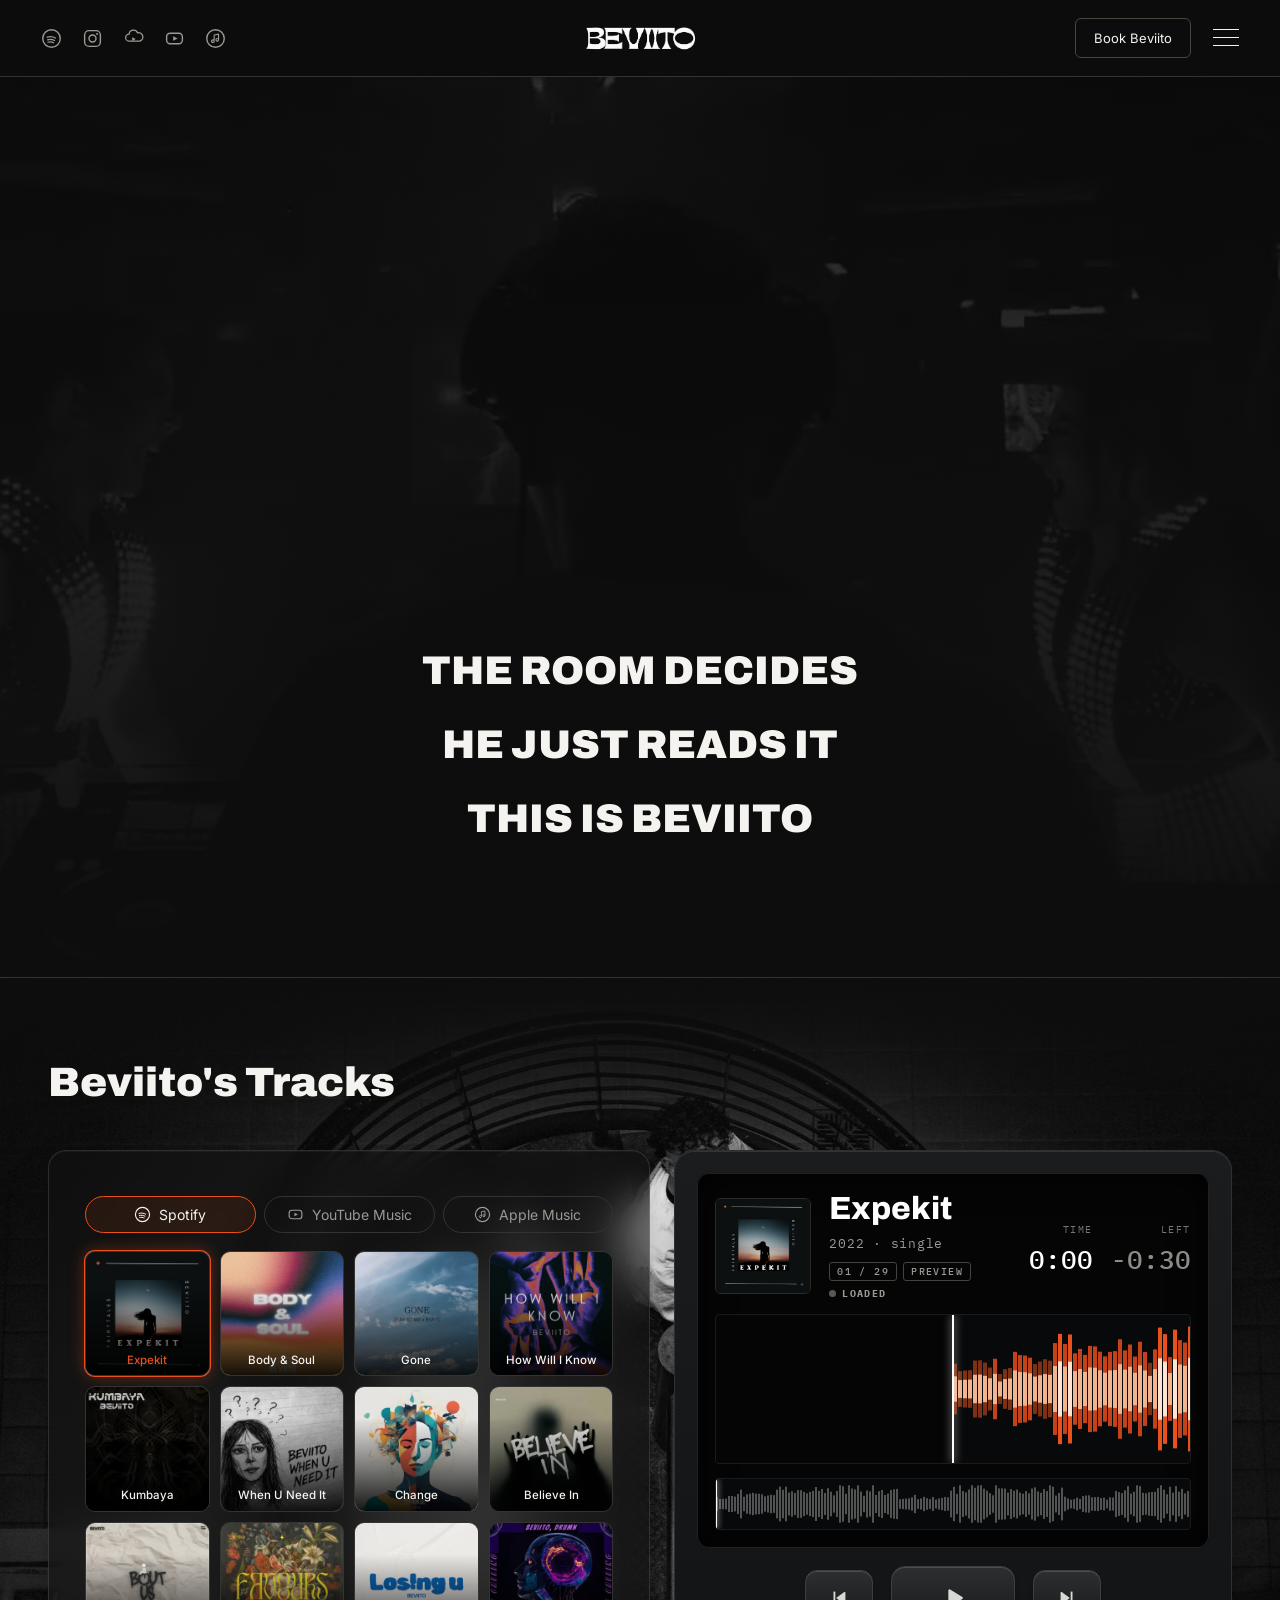
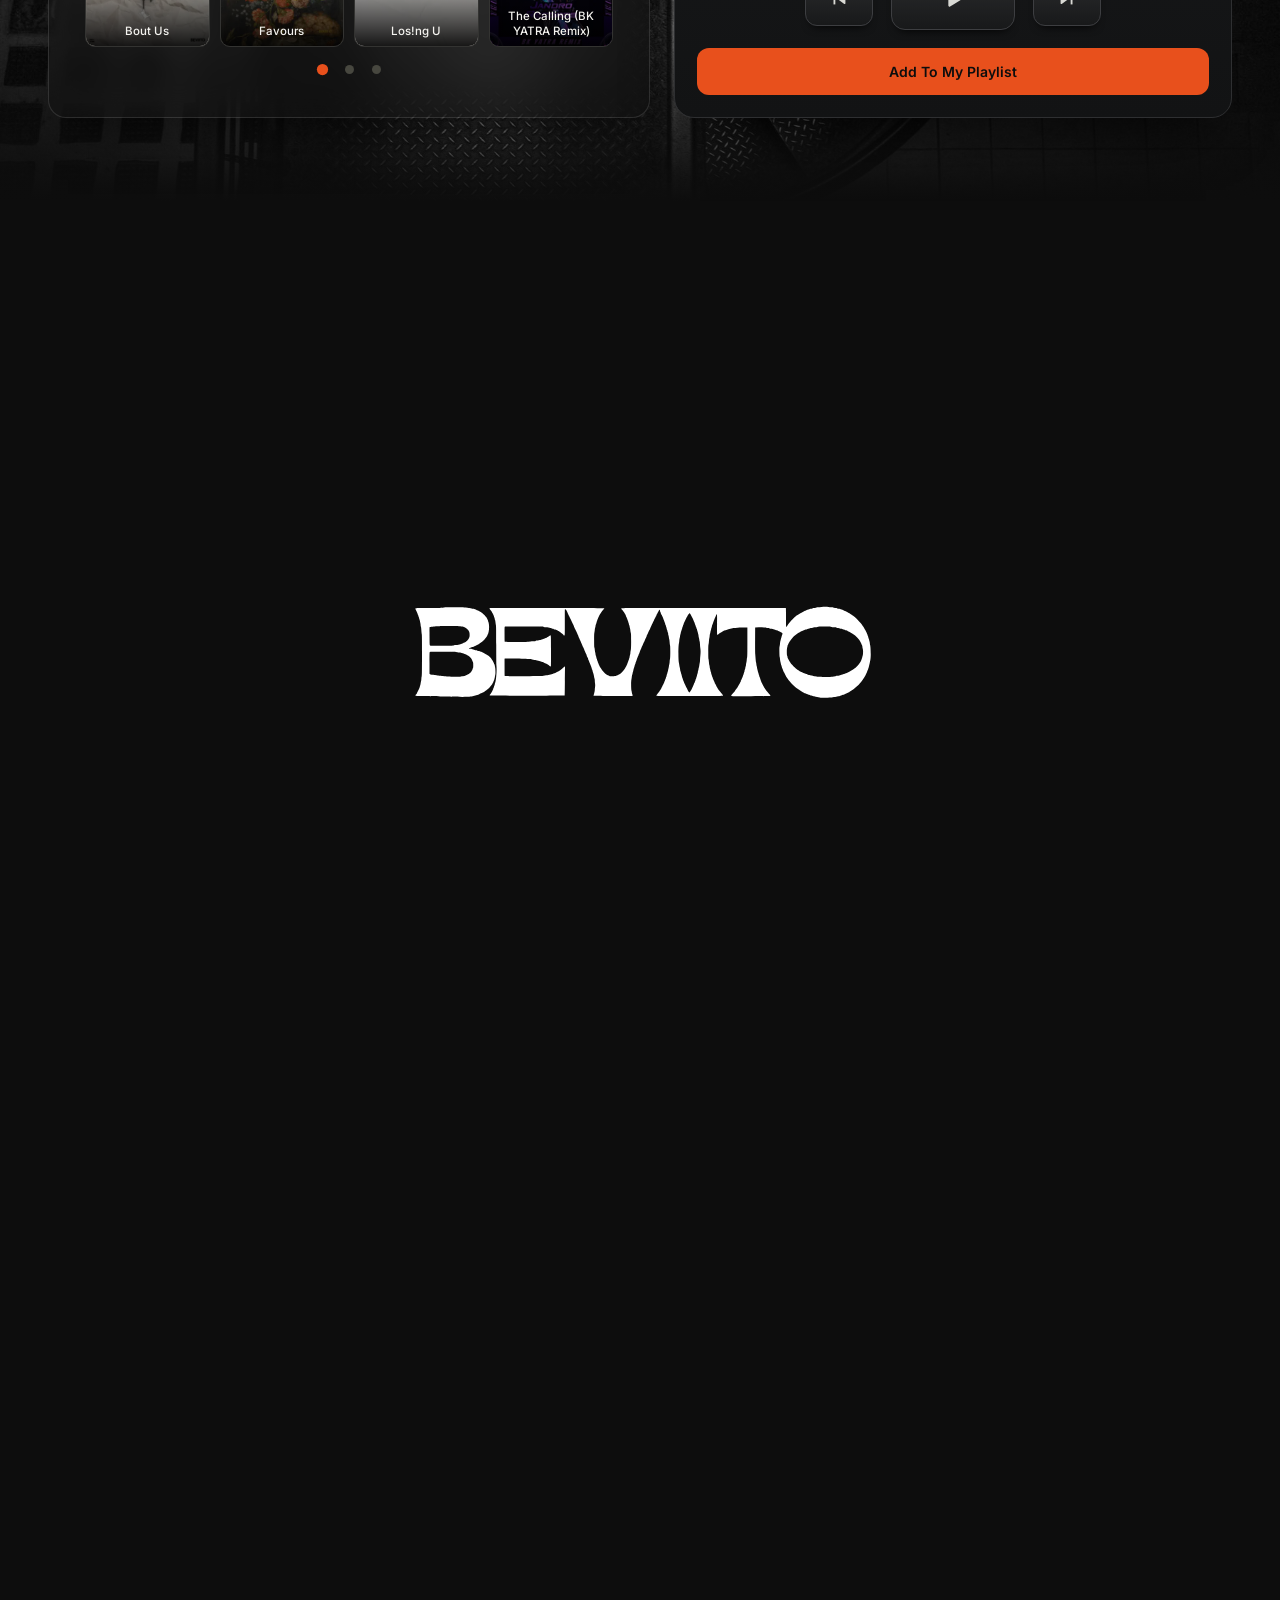
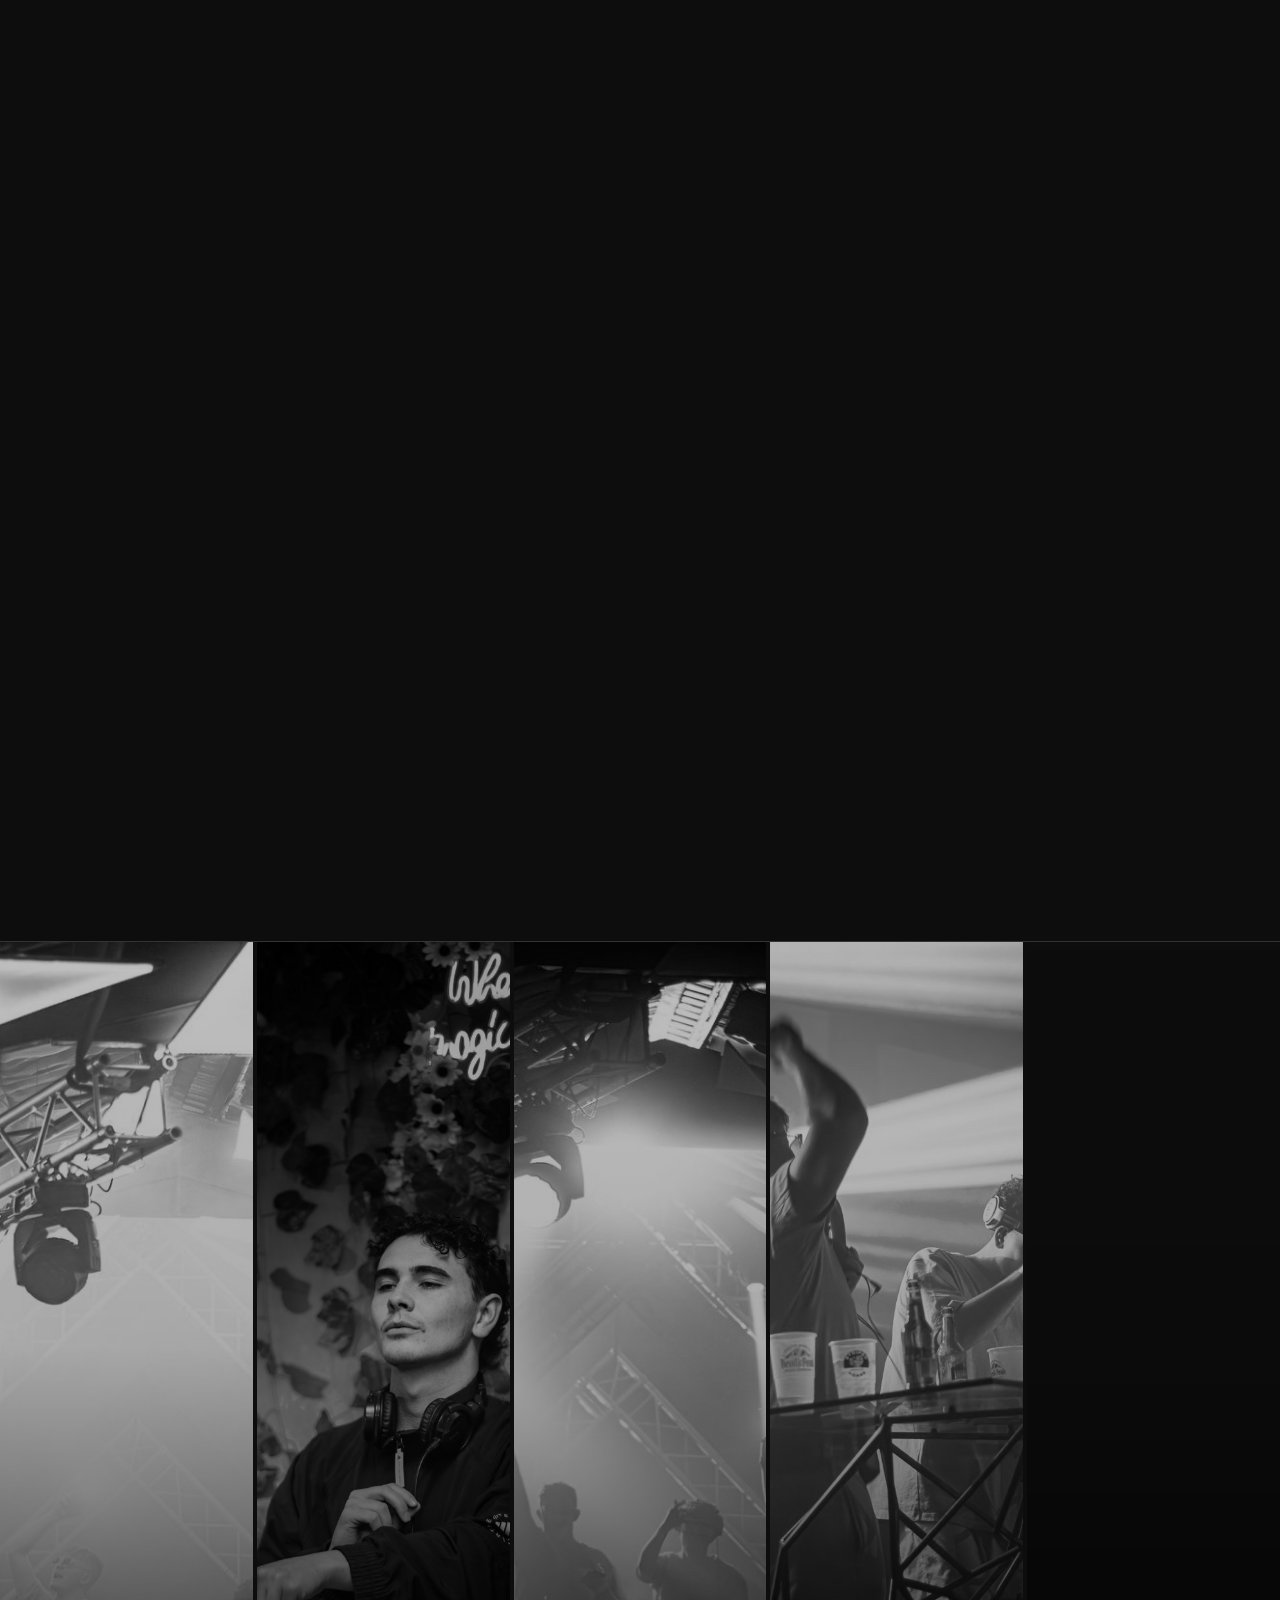
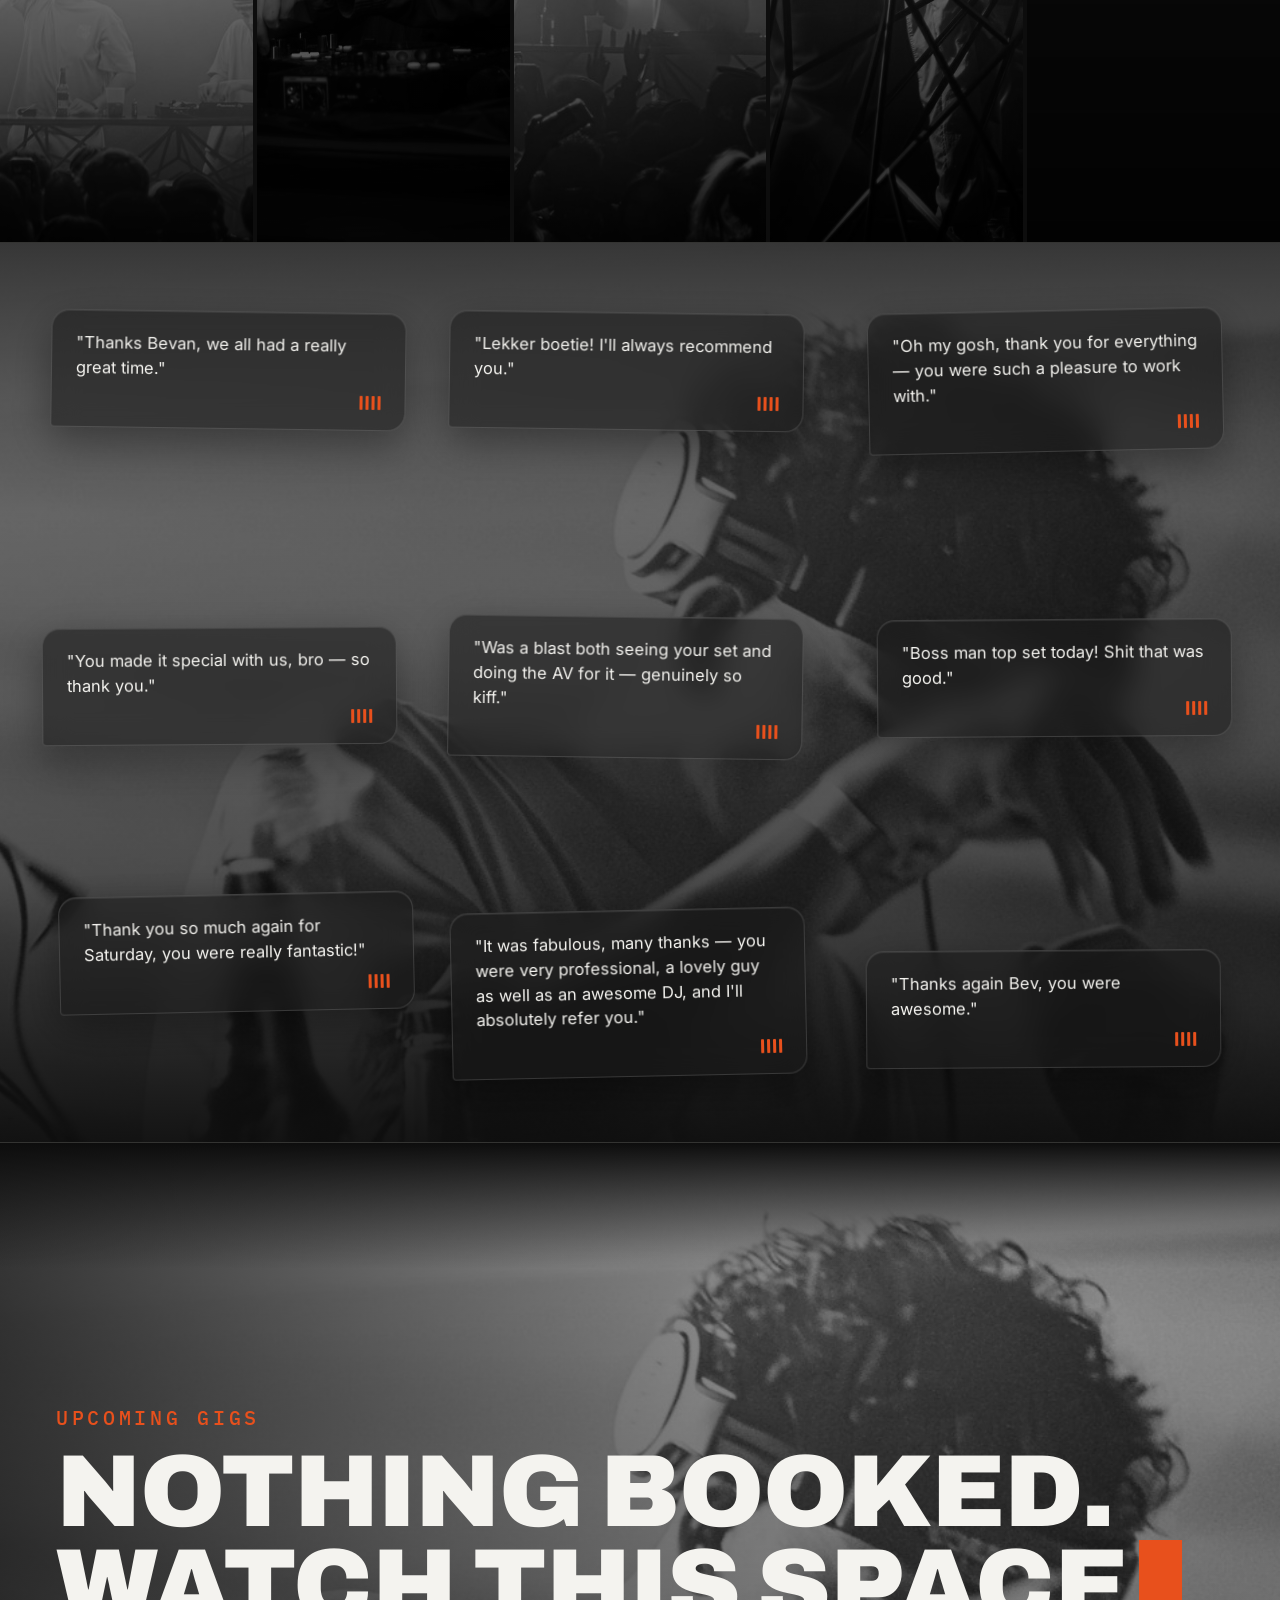
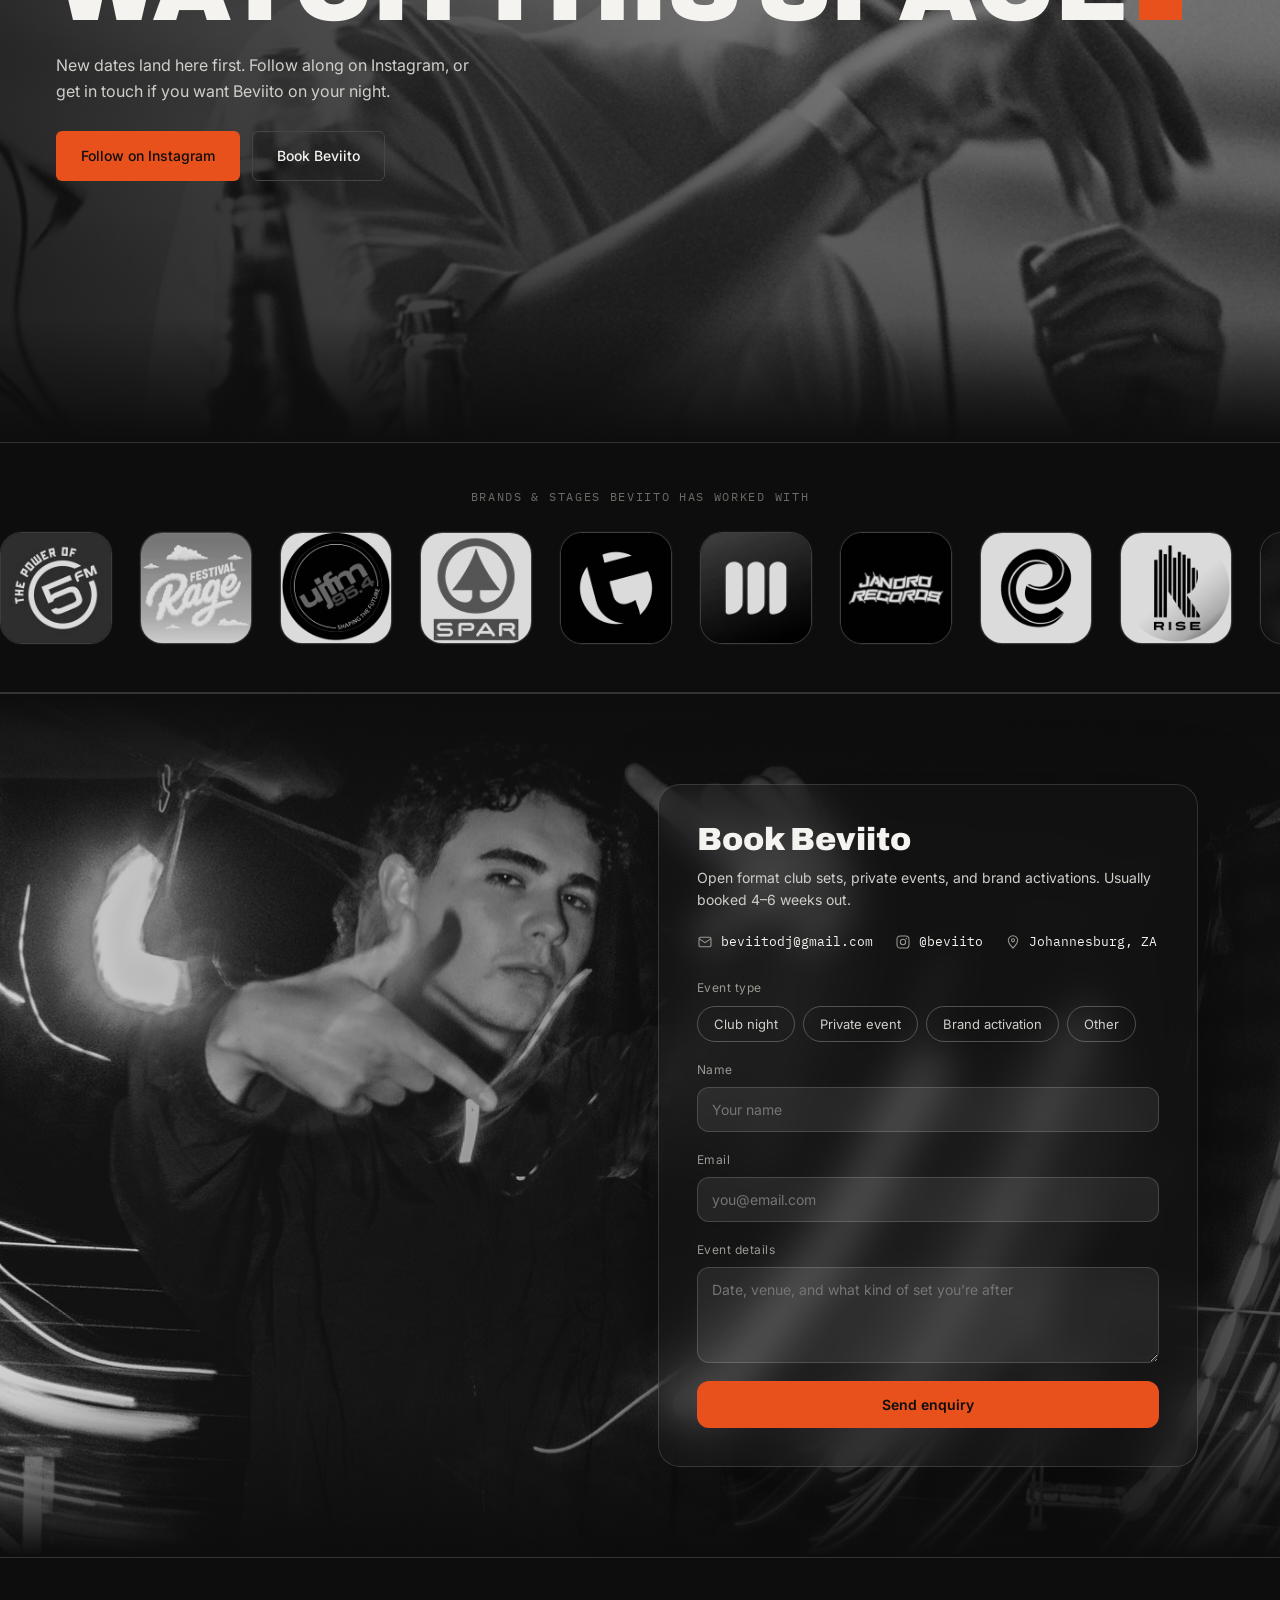
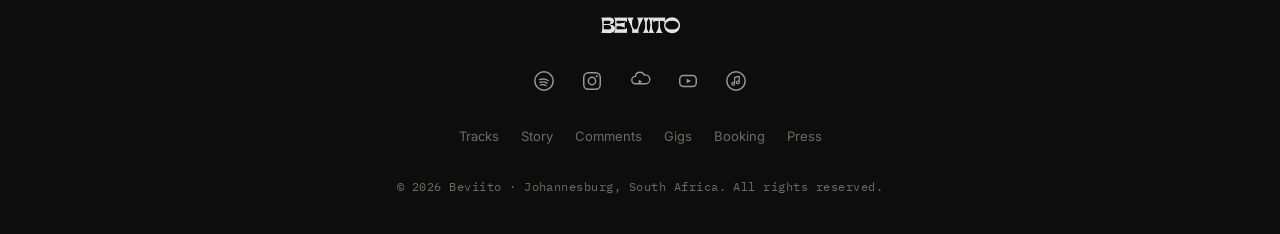
==== commit 1c2a32f3: "Updated Story So Far Section" ====
--- a/index.html
+++ b/index.html
@@ -307,8 +307,8 @@
       <a class="panel-link" href="#gigs" style="background-image:url('Media/About/about-stage-green.jpg')">
         <span class="panel-tag">His musical journey includes releases like "The Calling" and its remix by BK YATRA, alongside tracks like "Los!ng U," "Favours," and "Bout Us."</span>
       </a>
-      <a class="panel-link" href="#gigs" style="background-image:url('Media/About/about-stage-red.jpg')">
-        <span class="panel-tag">He's graced stages at prominent venues, including a September 2024 set at Truth Nightclub, and collaborated with artists like Drum N and BK YATRA.</span>
+      <a class="panel-link" href="#gigs" style="background-image:url('Media/About/about-studio-5fm.jpg'); background-position:45% center">
+        <span class="panel-tag">He's graced the decks for some prominent brands over the years, including Truth Nightclub, 5FM, UJFM and Rage Festival.</span>
       </a>
   </div>
   </div>
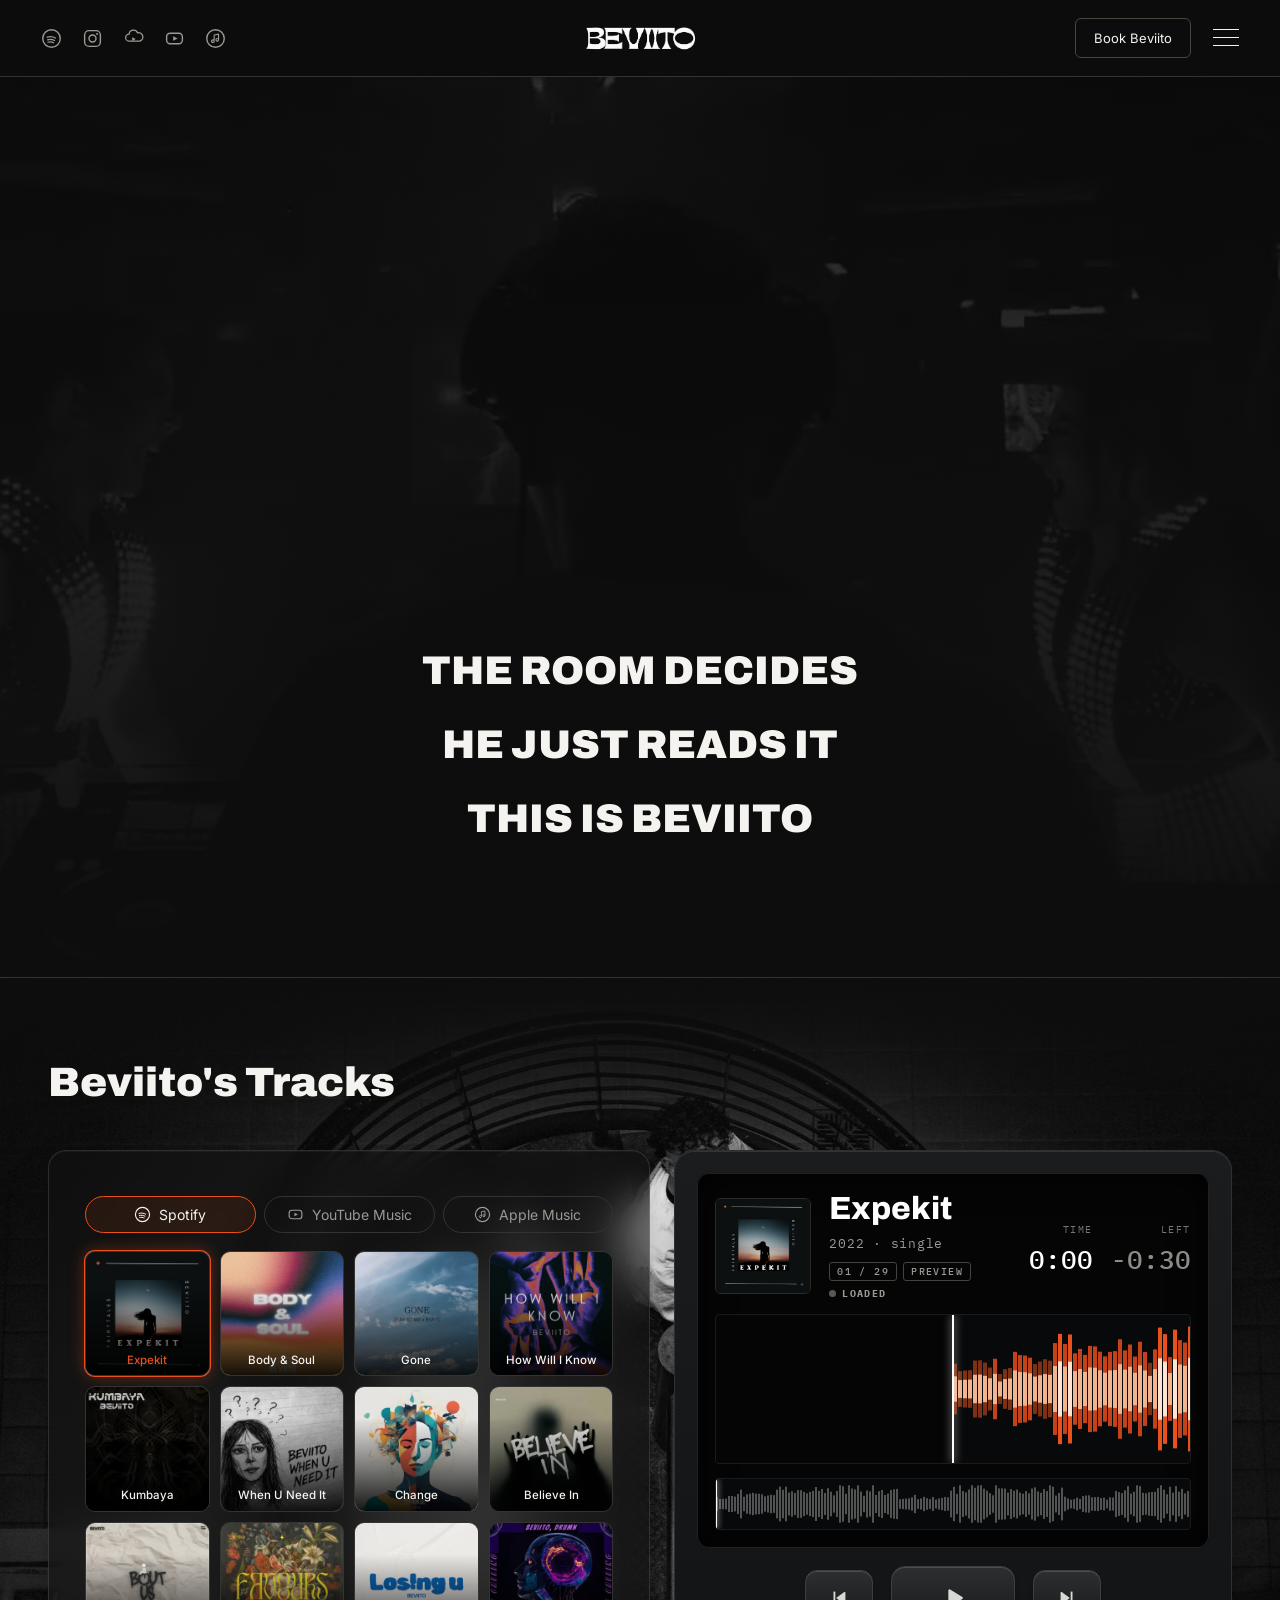
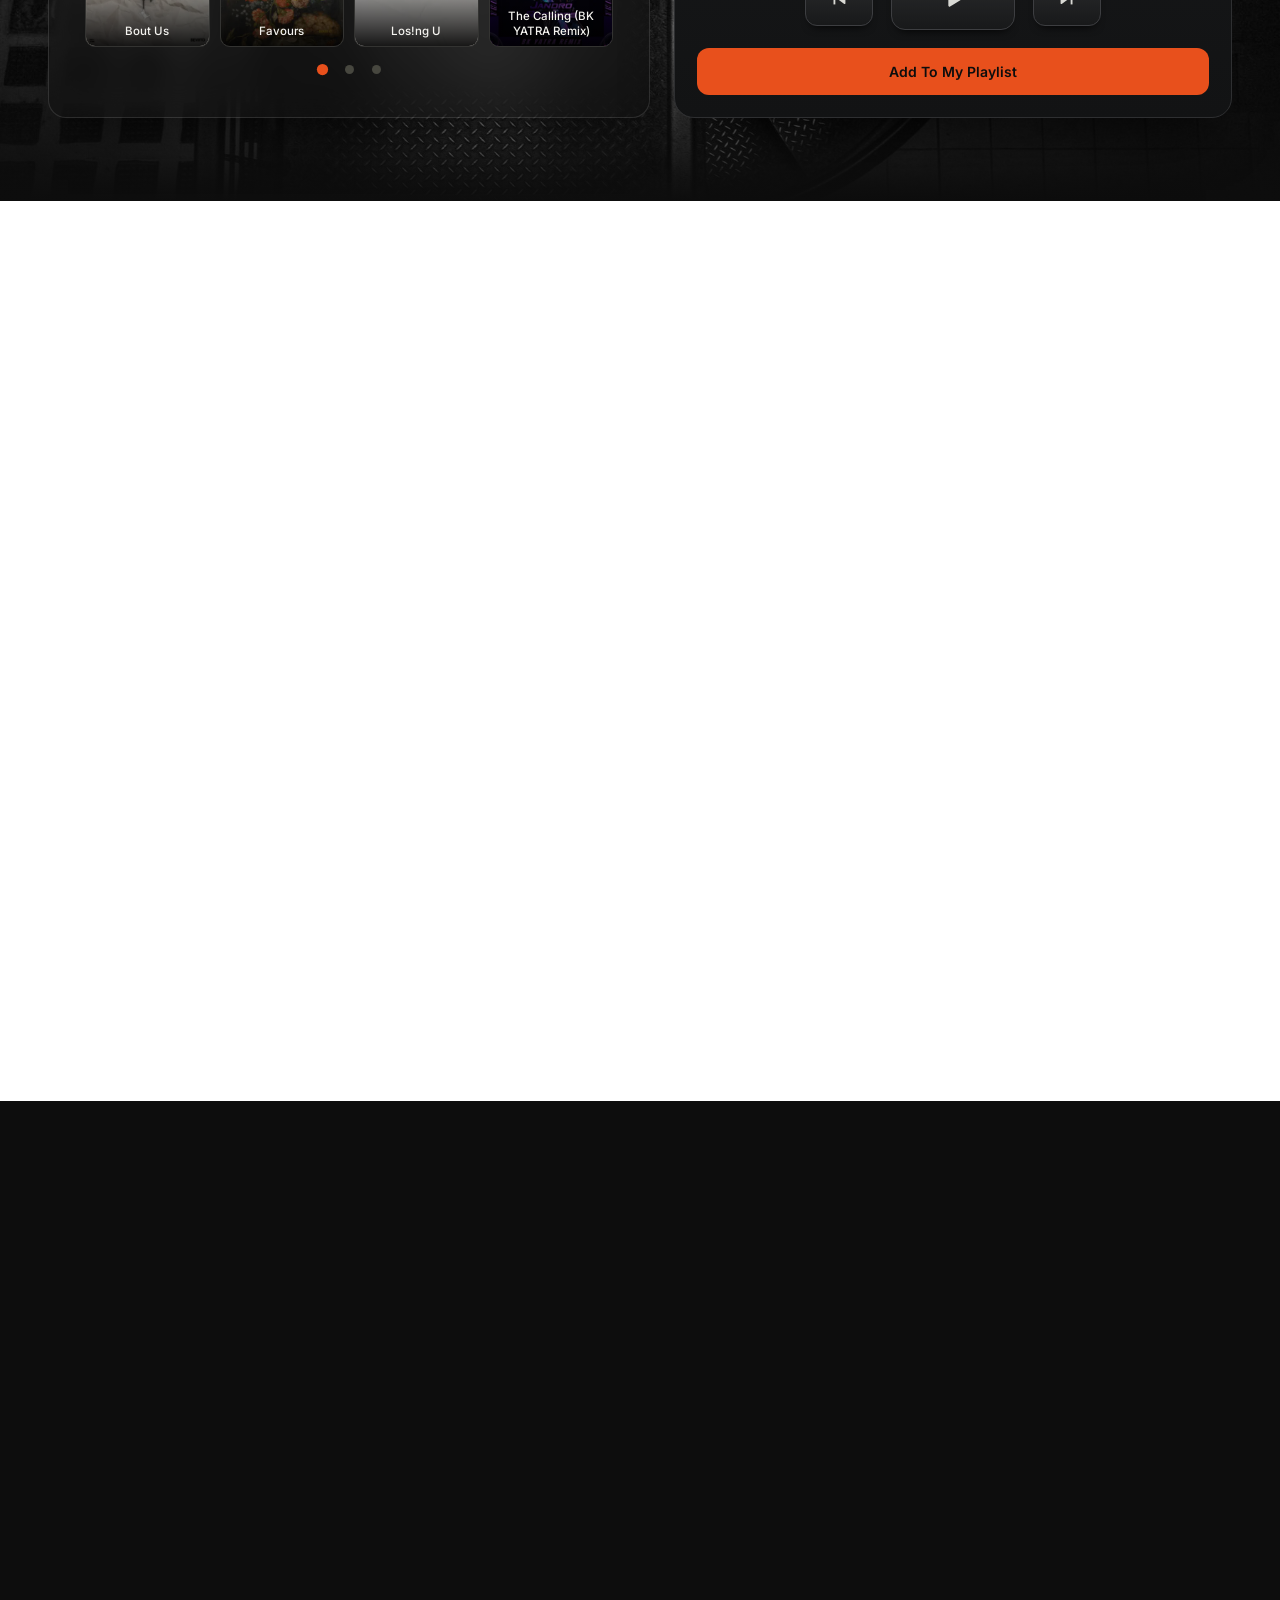
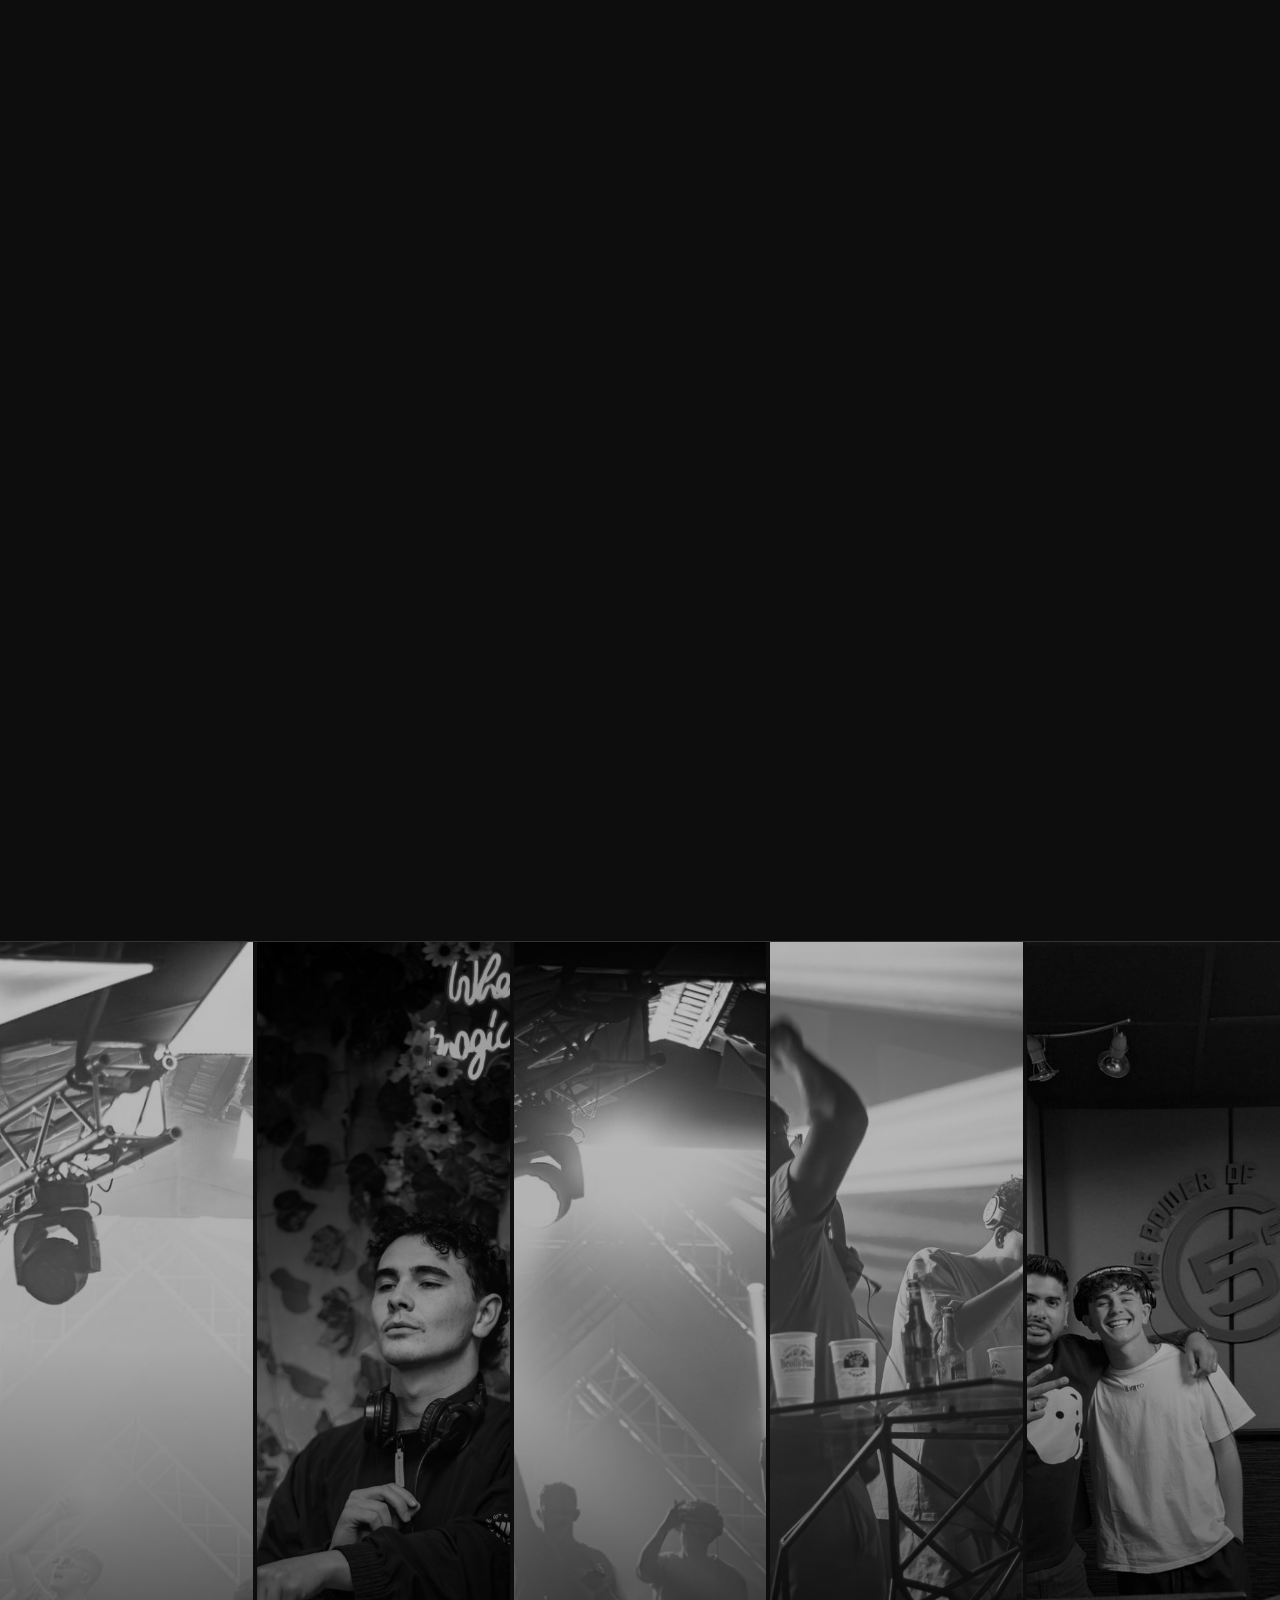
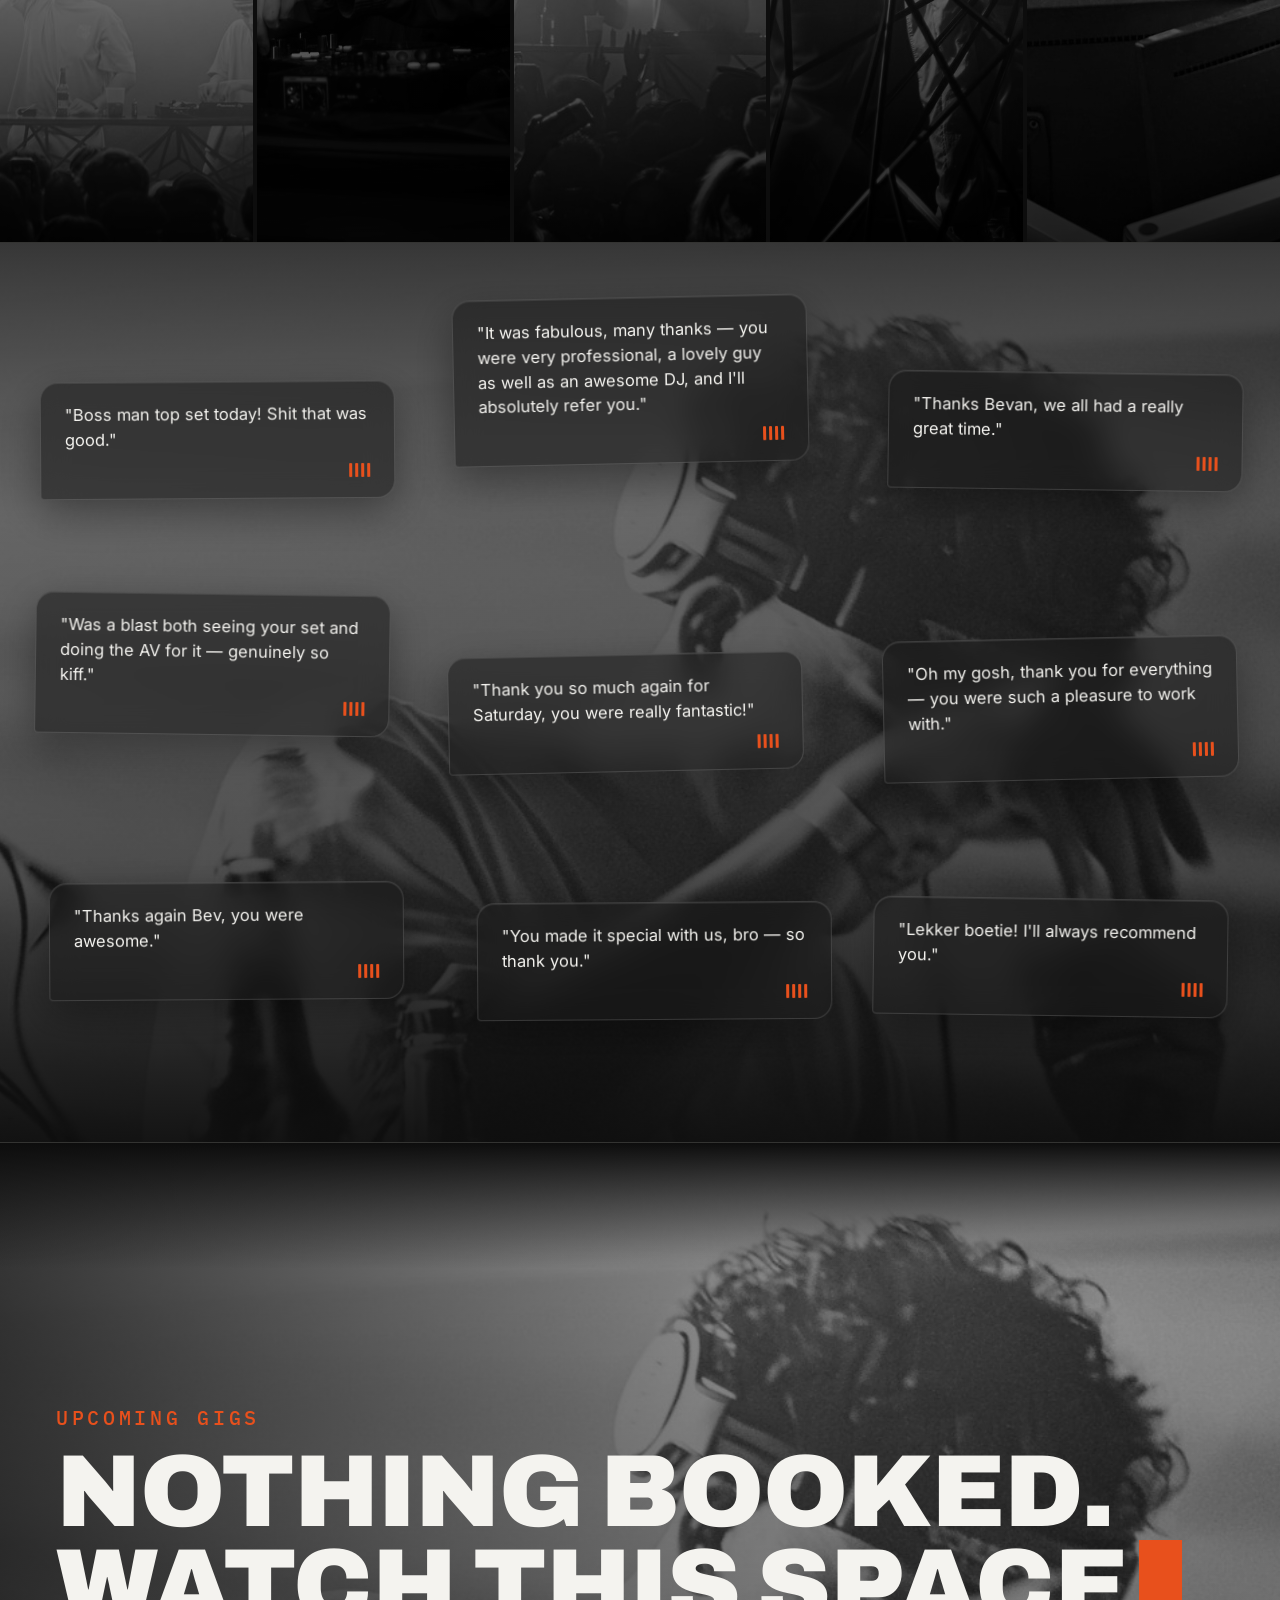
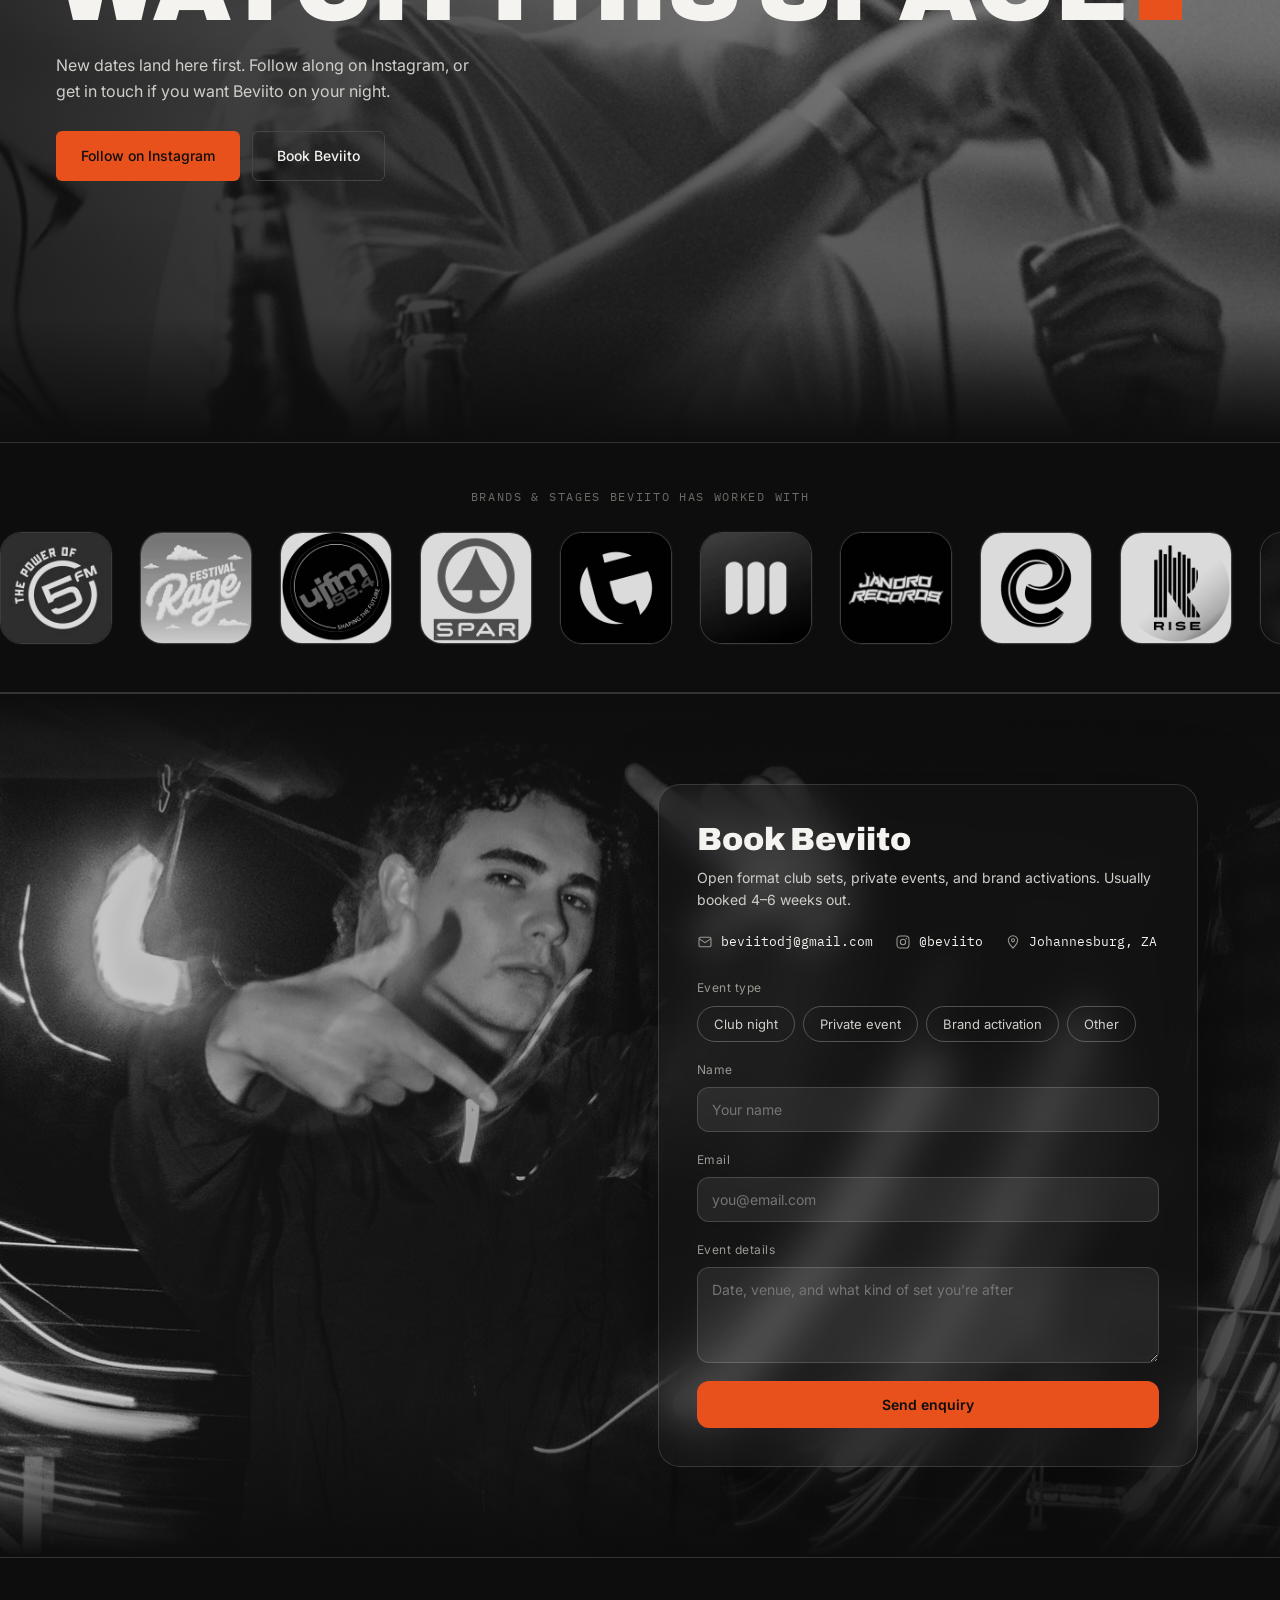
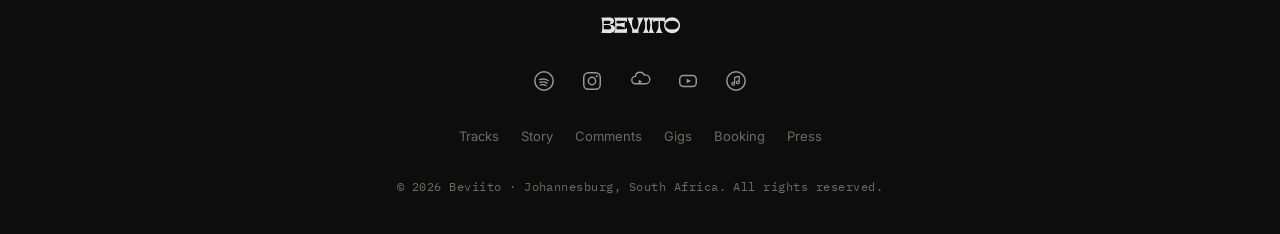
==== commit be87e1a8: "Logo Scroll Animation Fix For Mobile" ====
--- a/index.html
+++ b/index.html
@@ -281,12 +281,12 @@
     <svg class="intro-cut" id="introCut" aria-hidden="true" focusable="false">
       <defs>
         <path id="introShape" transform="translate(0,680) scale(0.1,-0.1)" d="M23850 5775 c-52 -7 -131 -14 -175 -14 -49 -1 -104 -9 -143 -21 -35 -11 -84 -20 -108 -20 -25 0 -60 -9 -81 -20 -21 -11 -52 -20 -70 -20 -18 0 -50 -9 -70 -20 -21 -11 -48 -20 -61 -20 -12 0 -40 -9 -62 -20 -22 -11 -48 -20 -58 -20 -11 0 -25 -7 -32 -15 -7 -8 -18 -15 -25 -15 -17 0 -258 -123 -291 -149 -15 -12 -30 -21 -35 -21 -4 0 -29 -15 -54 -32 -26 -18 -56 -38 -67 -44 -54 -31 -288 -253 -403 -384 -48 -54 -104 -133 -161 -226 -6 -10 -15 -14 -22 -10 -9 5 -12 131 -12 506 0 445 -2 499 -16 504 -9 3 -2003 6 -4433 6 -3422 0 -4420 -3 -4429 -12 -20 -20 -14 -37 33 -87 25 -26 45 -51 45 -55 0 -4 15 -26 34 -49 18 -23 47 -67 63 -98 17 -31 38 -67 47 -80 9 -13 16 -33 16 -45 0 -12 9 -33 20 -47 11 -14 20 -32 20 -41 0 -9 9 -33 20 -53 11 -21 20 -47 20 -58 0 -11 9 -33 20 -50 11 -16 20 -40 20 -53 0 -12 9 -40 20 -62 11 -22 20 -53 20 -70 0 -17 7 -44 15 -59 8 -16 17 -48 21 -72 3 -24 15 -73 25 -108 10 -35 19 -86 19 -115 0 -28 10 -85 21 -126 18 -69 20 -106 20 -450 0 -354 -7 -467 -31 -550 -5 -19 -10 -59 -10 -88 0 -29 -9 -78 -20 -109 -11 -32 -20 -72 -20 -90 0 -18 -9 -55 -20 -83 -11 -28 -20 -61 -20 -73 0 -12 -9 -37 -20 -55 -11 -18 -20 -42 -20 -55 0 -12 -9 -35 -20 -52 -11 -16 -20 -38 -20 -48 0 -10 -9 -35 -20 -55 -10 -20 -21 -44 -24 -52 -3 -8 -19 -37 -35 -65 -17 -27 -36 -63 -44 -80 -23 -47 -166 -217 -229 -272 -56 -48 -141 -96 -258 -143 -47 -20 -75 -23 -195 -24 l-140 -1 -100 50 c-82 41 -116 65 -198 144 -88 85 -132 141 -204 261 -34 55 -113 216 -113 228 0 7 -9 26 -20 44 -11 18 -20 43 -20 56 0 12 -9 39 -20 59 -11 21 -20 47 -20 58 0 12 -5 26 -10 31 -6 6 -17 42 -25 80 -8 39 -21 87 -30 107 -8 20 -15 53 -15 74 0 21 -7 63 -15 93 -8 30 -20 99 -25 153 -5 54 -15 108 -22 120 -9 16 -13 114 -13 387 0 314 2 375 17 437 10 40 18 97 18 128 0 30 9 81 20 112 11 32 20 71 20 87 0 17 9 53 19 81 10 27 23 68 29 90 5 22 15 55 21 73 6 17 15 44 20 60 27 81 39 111 102 247 12 28 37 70 53 95 17 26 36 53 41 62 52 83 97 142 143 190 30 31 51 61 48 67 -8 12 -6149 17 -6180 5 -30 -11 -16 -46 44 -112 33 -37 60 -74 60 -84 0 -9 4 -20 10 -23 5 -3 24 -36 41 -73 18 -37 40 -83 50 -103 11 -20 19 -46 19 -58 0 -12 9 -38 20 -58 11 -21 20 -53 20 -71 0 -18 7 -47 16 -64 9 -17 20 -70 24 -117 5 -47 15 -117 24 -156 13 -61 16 -205 17 -1070 0 -609 5 -1043 11 -1110 16 -162 12 -355 -11 -575 -22 -209 -33 -279 -57 -350 -9 -25 -19 -68 -24 -97 -4 -29 -15 -62 -24 -75 -9 -12 -16 -34 -16 -48 0 -14 -9 -40 -20 -58 -11 -18 -20 -40 -20 -50 0 -9 -9 -30 -20 -47 -11 -16 -20 -36 -20 -43 0 -20 -98 -187 -125 -212 -28 -27 -32 -55 -9 -64 26 -10 4022 -7 4029 3 3 5 8 337 11 738 3 400 6 748 7 773 3 62 -18 63 -84 2 -134 -123 -217 -182 -349 -247 -30 -15 -72 -35 -92 -46 -20 -10 -45 -19 -55 -19 -10 0 -27 -6 -38 -14 -36 -25 -247 -76 -400 -97 -38 -5 -101 -15 -140 -21 -38 -6 -99 -14 -135 -19 -73 -9 -1930 -12 -1953 -3 -13 5 -15 69 -16 473 l-1 469 22 6 c38 11 1068 -1 1118 -13 25 -5 99 -13 165 -16 70 -4 148 -14 187 -26 36 -10 89 -19 117 -19 28 0 72 -7 98 -16 26 -10 77 -23 113 -29 71 -14 140 -37 182 -60 14 -8 36 -15 48 -15 12 0 39 -8 59 -19 20 -10 72 -35 116 -56 93 -43 170 -92 204 -129 31 -33 69 -35 76 -3 3 12 4 389 3 837 -3 928 5 855 -91 782 -55 -42 -219 -132 -240 -132 -7 0 -30 -9 -52 -20 -22 -11 -47 -20 -56 -20 -9 0 -36 -9 -60 -20 -24 -11 -56 -20 -70 -20 -15 0 -55 -9 -89 -20 -34 -11 -80 -20 -102 -20 -21 0 -55 -7 -76 -16 -21 -9 -89 -19 -157 -24 -66 -5 -149 -15 -185 -22 -83 -16 -1303 -19 -1319 -3 -7 7 -11 153 -11 409 -1 319 1 401 12 408 7 5 450 7 1028 5 893 -4 1022 -6 1075 -21 33 -8 89 -16 125 -16 36 0 93 -7 125 -16 33 -10 86 -20 117 -23 32 -4 65 -14 76 -24 10 -9 30 -17 43 -17 13 0 41 -9 62 -20 20 -11 47 -20 58 -20 12 0 36 -9 53 -19 17 -10 45 -22 63 -26 17 -3 37 -13 44 -21 6 -8 16 -14 22 -14 6 0 54 -30 108 -66 90 -60 179 -141 179 -163 0 -17 34 -22 49 -6 14 14 15 91 14 693 -2 372 0 685 3 695 9 29 42 19 69 -20 14 -21 25 -42 25 -46 0 -5 9 -20 20 -34 11 -14 20 -34 20 -44 0 -14 60 -145 91 -199 5 -8 14 -26 20 -40 6 -14 15 -32 20 -40 5 -8 14 -26 20 -40 6 -14 15 -32 20 -40 5 -8 12 -22 15 -30 3 -8 17 -40 31 -70 14 -30 33 -73 43 -95 10 -22 36 -77 59 -123 22 -46 41 -90 41 -99 0 -8 9 -26 20 -40 11 -14 20 -32 20 -40 0 -8 8 -31 19 -51 10 -20 28 -57 39 -82 55 -121 106 -229 123 -262 10 -20 19 -43 19 -50 0 -7 10 -33 21 -58 12 -25 31 -65 42 -90 11 -25 28 -62 38 -82 11 -20 19 -42 19 -48 0 -7 18 -50 40 -96 22 -47 40 -89 40 -95 0 -5 9 -27 19 -47 11 -20 29 -59 42 -87 12 -27 30 -67 40 -87 11 -20 19 -43 19 -50 0 -7 9 -31 19 -53 11 -22 29 -62 40 -90 12 -27 31 -67 41 -87 11 -20 20 -44 20 -53 0 -9 9 -34 20 -56 11 -21 29 -57 40 -78 11 -22 20 -47 20 -56 0 -10 6 -31 14 -48 14 -32 51 -119 86 -207 10 -25 28 -72 41 -105 12 -33 30 -81 40 -107 11 -26 19 -55 19 -65 0 -10 7 -31 16 -48 9 -16 20 -48 25 -70 4 -22 14 -60 23 -85 34 -100 56 -187 56 -216 0 -17 9 -57 20 -89 12 -33 20 -86 21 -124 0 -36 6 -113 13 -171 10 -85 10 -119 -1 -180 -7 -41 -13 -110 -13 -153 0 -51 -7 -97 -20 -134 -11 -32 -20 -69 -20 -83 0 -15 -7 -35 -15 -46 -20 -26 -19 -51 4 -64 21 -10 2064 -15 2082 -5 15 10 10 60 -11 106 -11 24 -20 60 -20 80 0 20 -7 56 -16 80 -26 69 -32 507 -9 609 9 41 20 117 25 168 4 51 13 99 20 106 6 8 16 44 21 81 5 36 16 79 24 95 8 16 15 39 15 52 0 21 12 63 57 198 8 25 19 64 24 88 5 24 15 53 24 65 8 12 15 32 15 45 0 13 9 40 19 60 11 20 32 78 47 127 15 50 34 99 41 110 7 11 13 29 13 40 0 11 9 34 20 50 11 17 20 39 20 50 0 11 7 30 15 41 13 20 24 45 60 147 17 47 32 80 64 147 11 25 21 49 21 54 0 10 31 80 61 138 10 20 19 43 19 51 0 8 8 25 19 38 10 13 22 38 25 56 4 17 14 37 22 44 8 6 14 16 14 22 0 5 9 31 21 56 12 25 30 66 41 91 11 25 29 62 39 82 11 20 19 44 19 53 0 9 9 33 19 53 16 31 64 132 109 232 7 14 16 32 20 40 5 8 18 35 30 60 49 108 75 167 87 195 30 69 35 81 45 95 5 8 15 26 20 40 6 14 24 50 40 80 16 30 29 61 29 68 1 8 19 44 40 81 22 37 43 79 46 94 4 14 13 31 21 38 8 6 14 17 14 24 0 16 59 133 71 140 5 4 9 16 9 27 0 12 9 31 19 42 11 12 26 39 33 61 21 65 67 58 68 -10 0 -16 9 -43 20 -60 11 -16 20 -38 20 -48 0 -15 19 -58 52 -117 4 -8 13 -26 19 -40 6 -14 17 -38 25 -55 7 -16 20 -48 28 -70 7 -22 23 -62 34 -90 11 -27 26 -66 32 -85 7 -19 21 -54 31 -78 11 -23 19 -51 19 -62 0 -11 9 -37 20 -57 11 -21 20 -45 20 -55 0 -9 9 -40 20 -68 11 -28 20 -63 20 -77 0 -15 6 -34 14 -42 8 -9 19 -43 25 -76 5 -33 16 -73 25 -90 9 -16 16 -49 16 -73 0 -24 6 -55 14 -70 8 -16 18 -61 21 -102 4 -41 14 -95 23 -120 8 -25 18 -101 22 -170 5 -69 14 -143 22 -165 18 -54 16 -691 -2 -725 -7 -12 -16 -77 -20 -144 -4 -66 -15 -141 -24 -166 -9 -25 -16 -64 -16 -88 0 -23 -9 -68 -20 -99 -11 -32 -20 -72 -20 -90 0 -18 -9 -55 -20 -83 -11 -28 -20 -63 -20 -78 0 -15 -9 -45 -19 -68 -10 -23 -22 -64 -26 -92 -4 -28 -13 -56 -21 -63 -8 -6 -14 -22 -14 -36 0 -13 -9 -41 -20 -63 -11 -22 -20 -45 -20 -52 0 -7 -9 -30 -20 -51 -11 -20 -20 -42 -20 -48 0 -7 -8 -30 -19 -53 -10 -23 -24 -52 -30 -66 -6 -14 -15 -32 -20 -40 -5 -8 -23 -44 -40 -80 -18 -36 -36 -72 -40 -80 -5 -8 -14 -26 -20 -40 -13 -29 -22 -44 -75 -125 -81 -123 -101 -150 -148 -199 -26 -28 -48 -54 -48 -57 0 -4 7 -15 16 -23 14 -14 190 -16 1788 -16 1365 0 1775 3 1784 12 17 17 15 34 -6 55 -10 10 -65 76 -121 147 -88 109 -121 157 -192 276 -5 8 -27 52 -49 97 -22 45 -45 85 -50 88 -6 3 -10 12 -10 20 0 8 -15 47 -34 87 -69 149 -86 191 -86 213 0 12 -6 28 -14 34 -8 7 -18 31 -21 53 -4 22 -16 59 -26 82 -10 23 -19 55 -19 72 0 18 -9 51 -20 75 -11 24 -20 58 -20 74 0 17 -9 55 -20 85 -11 30 -20 80 -20 110 0 30 -7 68 -15 84 -9 17 -19 80 -25 160 -5 72 -15 149 -22 171 -9 29 -13 139 -13 385 0 293 3 357 18 422 9 42 17 112 17 155 0 44 9 113 20 158 11 44 20 104 20 133 0 29 9 78 20 109 11 32 20 74 20 95 0 21 9 61 20 90 11 29 20 65 20 79 0 15 9 46 20 70 11 24 20 54 20 67 0 13 8 44 19 70 10 26 27 72 38 102 11 30 25 71 32 90 7 19 21 55 31 80 10 25 24 61 31 80 6 19 27 67 45 105 18 39 38 82 43 98 6 15 18 27 27 27 14 0 15 -48 12 -539 -3 -297 0 -547 4 -555 5 -9 13 -16 17 -16 5 0 42 27 83 60 41 32 86 64 99 70 13 6 47 24 74 40 28 17 57 33 65 36 8 3 33 14 56 25 23 10 46 19 52 19 6 0 31 8 54 19 69 30 148 53 213 62 33 5 85 15 115 24 30 8 81 15 113 15 32 0 93 8 135 17 61 14 127 17 317 18 l240 0 0 -790 c0 -620 -3 -798 -13 -825 -7 -19 -17 -87 -22 -150 -5 -63 -16 -135 -24 -159 -9 -24 -16 -63 -16 -88 0 -24 -9 -69 -20 -100 -11 -32 -20 -73 -20 -93 -1 -19 -9 -53 -20 -75 -11 -22 -19 -55 -20 -73 0 -18 -9 -50 -20 -72 -11 -22 -20 -52 -20 -67 0 -15 -9 -41 -20 -58 -11 -16 -20 -39 -20 -49 0 -10 -9 -37 -19 -60 -11 -23 -32 -72 -47 -111 -14 -38 -33 -79 -40 -90 -8 -11 -14 -29 -14 -41 0 -12 -9 -33 -20 -47 -11 -14 -20 -31 -21 -39 0 -7 -12 -34 -27 -59 -15 -26 -46 -80 -70 -120 -63 -109 -63 -108 -118 -179 -28 -36 -57 -76 -64 -89 -13 -26 -38 -56 -137 -163 -35 -37 -63 -72 -63 -77 0 -6 11 -17 23 -26 21 -14 141 -15 1051 -13 1080 3 1046 2 1046 43 0 6 -37 48 -81 94 -110 115 -172 194 -247 316 -7 11 -30 56 -52 100 -22 44 -44 87 -49 95 -28 48 -91 189 -91 204 0 9 -6 27 -14 39 -7 12 -19 44 -25 71 -7 27 -19 58 -27 70 -7 11 -14 30 -14 42 0 12 -9 41 -20 65 -11 24 -20 57 -20 72 0 15 -9 45 -20 67 -11 22 -20 52 -20 67 0 16 -9 54 -20 86 -11 31 -20 74 -20 95 0 21 -9 63 -20 95 -11 31 -20 78 -20 105 0 27 -7 71 -15 98 -9 27 -20 112 -25 189 -5 77 -14 187 -20 245 -7 68 -10 341 -8 780 l3 675 195 3 c154 2 211 -1 270 -14 41 -10 120 -20 175 -24 55 -4 120 -15 144 -24 24 -9 59 -16 77 -16 18 0 55 -8 81 -19 26 -10 68 -21 92 -25 24 -4 56 -13 72 -21 15 -8 38 -15 50 -15 12 0 43 -10 68 -21 136 -63 232 -113 242 -125 14 -17 3 -87 -22 -137 -10 -21 -19 -50 -19 -65 0 -15 -9 -47 -20 -71 -11 -24 -20 -54 -20 -67 0 -14 -8 -50 -19 -82 -10 -31 -21 -95 -24 -142 -3 -47 -13 -116 -22 -155 -14 -58 -16 -113 -13 -310 3 -155 8 -250 16 -268 7 -16 15 -67 18 -115 3 -48 12 -105 19 -127 8 -22 19 -71 25 -110 6 -38 15 -74 20 -80 5 -6 13 -29 19 -50 13 -53 40 -131 62 -181 11 -23 19 -49 19 -59 0 -9 9 -28 20 -42 11 -14 20 -32 20 -40 0 -8 9 -26 20 -40 11 -14 20 -32 20 -40 0 -8 9 -26 20 -40 11 -14 20 -33 20 -43 0 -9 9 -25 20 -35 11 -10 20 -24 20 -31 0 -7 15 -34 33 -60 17 -25 39 -56 47 -69 60 -92 182 -236 284 -336 107 -105 261 -230 320 -261 12 -6 37 -24 57 -39 20 -16 67 -44 105 -64 38 -20 92 -49 119 -65 28 -16 57 -29 66 -29 9 -1 28 -10 42 -21 14 -11 31 -20 39 -20 7 0 30 -9 51 -20 20 -11 47 -20 59 -20 13 0 37 -9 53 -20 17 -11 44 -20 60 -20 17 0 48 -9 70 -20 22 -11 56 -20 75 -20 19 -1 53 -8 75 -16 22 -9 76 -19 120 -24 44 -5 109 -16 145 -24 50 -12 130 -15 345 -15 247 -1 289 2 354 19 41 11 100 20 131 20 30 0 81 9 113 20 31 11 68 20 82 20 14 0 39 7 54 15 16 8 48 17 72 21 24 3 56 15 71 25 15 10 37 19 50 19 20 0 79 24 128 52 8 4 22 11 30 15 45 19 77 34 93 43 41 24 53 31 77 43 25 12 112 67 203 129 135 91 362 307 438 416 24 35 72 103 105 150 56 79 154 255 154 275 0 5 9 20 20 34 11 14 20 35 20 47 0 11 9 36 20 54 11 18 20 38 20 45 0 7 9 29 20 50 11 20 20 47 20 59 1 13 9 41 20 63 11 22 19 53 20 69 0 16 9 57 19 90 10 34 24 90 30 126 6 36 15 83 20 105 6 22 15 108 20 190 12 170 -7 583 -27 622 -7 12 -15 57 -18 100 -3 43 -14 99 -25 125 -10 26 -19 58 -19 73 0 14 -9 43 -20 65 -11 22 -20 51 -20 65 0 14 -9 43 -20 65 -11 22 -20 47 -20 56 0 9 -6 28 -14 42 -8 15 -26 53 -40 85 -51 113 -79 168 -87 173 -5 3 -16 20 -24 37 -18 36 -28 54 -70 116 -17 24 -34 51 -40 60 -85 133 -379 437 -504 519 -31 20 -60 40 -66 45 -18 15 -139 92 -165 105 -14 6 -43 23 -65 37 -22 14 -47 28 -55 31 -8 3 -32 14 -52 24 -20 11 -43 20 -51 20 -8 0 -26 9 -40 20 -14 11 -33 20 -42 20 -9 0 -28 9 -42 20 -14 11 -40 20 -57 20 -17 0 -48 9 -69 20 -20 11 -52 20 -71 20 -19 0 -53 9 -77 20 -24 11 -60 20 -79 20 -19 0 -67 9 -105 20 -44 13 -100 20 -151 20 -45 0 -105 4 -133 10 -87 16 -270 19 -371 5z m-7124 -343 c6 -4 18 -21 27 -38 9 -17 23 -36 31 -43 9 -8 16 -23 16 -36 0 -12 9 -30 20 -40 11 -10 20 -26 20 -35 0 -10 7 -23 15 -30 8 -6 17 -22 20 -33 4 -12 16 -42 27 -67 12 -25 29 -63 38 -85 10 -22 27 -61 39 -86 12 -25 21 -54 21 -63 0 -9 9 -33 20 -53 11 -21 20 -46 20 -55 0 -10 9 -35 20 -55 11 -21 20 -46 20 -55 0 -10 9 -35 20 -55 11 -21 20 -48 20 -60 0 -12 9 -45 20 -73 11 -28 20 -61 20 -73 0 -13 9 -48 20 -80 11 -31 20 -77 20 -102 0 -25 7 -62 15 -82 8 -19 19 -74 25 -120 5 -47 14 -91 19 -97 6 -7 13 -68 16 -137 4 -68 13 -170 21 -225 18 -130 18 -266 -1 -424 -8 -69 -15 -168 -15 -220 0 -56 -6 -118 -16 -150 -8 -30 -19 -91 -23 -135 -5 -44 -15 -96 -23 -115 -9 -19 -18 -61 -22 -93 -3 -32 -13 -72 -21 -87 -8 -16 -15 -50 -15 -75 0 -25 -7 -59 -15 -76 -9 -16 -21 -55 -26 -87 -6 -31 -17 -69 -25 -84 -8 -15 -14 -36 -14 -48 0 -11 -9 -38 -20 -60 -11 -22 -20 -47 -20 -57 0 -10 -9 -35 -20 -56 -11 -20 -20 -47 -20 -60 0 -13 -9 -32 -20 -42 -11 -10 -20 -29 -20 -42 0 -14 -9 -36 -20 -50 -11 -14 -20 -34 -20 -45 0 -10 -8 -36 -19 -56 -10 -20 -28 -57 -39 -82 -37 -83 -43 -95 -58 -120 -87 -144 -92 -148 -133 -100 -17 19 -30 41 -31 48 0 8 -9 25 -20 39 -11 14 -20 36 -20 49 0 12 -4 25 -9 28 -8 5 -96 179 -115 226 -3 8 -10 22 -15 30 -18 28 -61 129 -61 142 0 8 -7 23 -15 34 -8 12 -19 39 -24 60 -5 22 -17 62 -26 89 -10 28 -22 64 -27 80 -6 17 -15 48 -20 70 -5 22 -14 54 -20 70 -6 17 -17 59 -25 95 -8 35 -18 69 -23 75 -5 6 -13 45 -16 86 -4 41 -13 92 -21 114 -8 22 -18 74 -23 115 -5 41 -15 107 -24 145 -32 152 -30 905 4 1025 5 19 14 85 20 145 5 61 16 132 25 159 8 27 15 66 15 88 0 21 9 64 19 95 11 32 22 78 25 102 4 24 13 56 21 72 8 15 15 38 15 51 0 13 7 33 15 45 8 11 17 40 21 64 4 24 15 61 25 81 11 21 19 45 19 55 0 10 9 35 20 56 11 20 20 43 20 51 0 8 18 50 39 93 118 236 138 277 163 320 15 27 30 55 34 63 11 23 65 90 72 90 4 0 12 -4 18 -8z m7657 -731 c50 -11 127 -22 170 -25 43 -3 86 -10 96 -15 10 -6 49 -15 86 -21 37 -6 80 -17 96 -25 15 -8 45 -15 66 -15 21 0 58 -9 82 -20 24 -11 51 -20 60 -20 9 0 33 -9 54 -20 20 -11 44 -20 53 -20 9 0 33 -8 53 -19 20 -10 47 -24 61 -30 14 -6 32 -15 40 -20 8 -5 42 -21 75 -37 174 -81 396 -264 491 -407 56 -82 134 -232 134 -256 0 -9 9 -29 20 -46 11 -16 20 -45 20 -64 0 -18 9 -72 21 -120 18 -72 20 -106 16 -211 -3 -84 -10 -137 -21 -162 -9 -21 -16 -50 -16 -65 0 -30 -33 -126 -70 -208 -22 -47 -53 -95 -130 -200 -38 -51 -186 -195 -230 -224 -14 -8 -47 -33 -73 -53 -27 -21 -55 -38 -62 -38 -7 0 -18 -6 -24 -14 -11 -13 -146 -82 -251 -129 -25 -11 -62 -28 -82 -38 -20 -11 -46 -19 -58 -19 -11 0 -38 -9 -60 -20 -22 -11 -53 -20 -70 -20 -17 0 -44 -7 -60 -15 -16 -9 -51 -18 -77 -21 -27 -3 -66 -13 -88 -21 -22 -8 -76 -19 -120 -23 -44 -5 -114 -16 -155 -25 -108 -24 -805 -17 -890 8 -30 9 -75 17 -100 17 -26 0 -61 9 -83 20 -22 12 -56 20 -84 20 -27 0 -67 9 -89 19 -23 10 -57 22 -75 26 -19 4 -43 14 -54 21 -11 8 -32 14 -48 14 -15 0 -45 8 -65 19 -20 10 -57 28 -82 39 -98 44 -206 98 -238 120 -18 12 -35 22 -38 22 -3 0 -47 31 -97 69 -76 57 -264 239 -302 292 -55 77 -109 165 -130 214 -15 33 -33 72 -41 87 -8 14 -14 41 -14 60 0 18 -8 47 -18 63 -25 43 -24 377 1 445 9 25 17 56 17 69 0 24 10 47 69 171 42 86 44 90 128 195 111 140 190 216 288 280 50 32 102 66 117 76 15 11 33 19 41 19 8 0 22 9 32 20 10 11 24 20 31 20 8 0 28 9 46 20 18 11 40 20 48 20 14 0 58 19 142 61 20 11 49 19 64 19 15 0 35 6 43 14 9 8 43 19 76 25 33 5 74 16 90 25 17 9 49 16 73 16 24 0 56 7 72 15 16 8 76 19 134 24 58 5 111 13 118 17 22 14 153 21 421 22 219 2 271 -1 350 -17z M3465 5750 c-216 -24 -407 -31 -937 -34 -323 -3 -592 -7 -598 -11 -18 -11 -11 -60 13 -93 13 -17 32 -51 41 -74 10 -24 27 -61 37 -84 10 -23 19 -50 19 -60 0 -10 9 -32 20 -49 11 -16 20 -39 20 -50 0 -11 9 -38 20 -60 11 -22 19 -50 20 -63 0 -13 7 -36 15 -53 9 -16 20 -58 25 -92 5 -34 16 -87 24 -117 9 -30 16 -78 16 -108 0 -29 7 -69 16 -90 11 -25 19 -86 24 -192 5 -85 14 -182 22 -215 10 -48 13 -274 13 -1145 0 -1005 -1 -1089 -17 -1142 -10 -31 -18 -87 -18 -125 0 -38 -9 -99 -20 -138 -11 -38 -20 -89 -20 -112 0 -23 -9 -65 -20 -93 -11 -28 -20 -58 -20 -68 0 -25 -36 -114 -89 -219 -25 -51 -56 -112 -68 -137 -12 -24 -36 -57 -53 -74 -32 -33 -38 -53 -17 -70 7 -6 97 -10 227 -10 382 1 1303 -23 1345 -34 56 -14 1266 -24 1292 -10 11 6 60 16 109 22 49 6 114 18 143 27 30 8 78 19 105 23 52 9 143 38 206 67 35 16 91 41 140 62 23 10 33 15 78 41 9 6 29 16 43 23 38 18 212 153 288 225 66 61 171 200 171 226 0 7 9 23 20 36 11 13 20 30 20 38 0 8 9 31 19 51 29 55 51 127 67 221 7 47 18 103 24 125 18 74 12 321 -10 410 -11 44 -20 91 -20 105 0 14 -9 39 -20 55 -11 17 -20 37 -20 47 0 28 -126 241 -172 289 -42 45 -115 106 -172 144 -97 66 -148 98 -206 125 -36 17 -83 40 -105 51 -22 10 -48 19 -58 19 -10 0 -35 9 -57 20 -22 11 -50 20 -62 20 -13 1 -41 9 -63 20 -22 11 -56 19 -75 20 -19 0 -51 8 -70 18 -19 11 -55 22 -80 25 -25 3 -59 13 -75 21 -18 10 -56 16 -92 16 -54 0 -63 3 -63 18 0 14 18 23 78 40 42 12 91 27 107 33 17 6 44 16 60 21 52 18 175 76 252 118 153 84 316 227 414 362 20 29 47 65 58 80 12 14 21 32 21 40 0 7 7 26 15 42 64 122 95 343 75 533 -7 60 -20 129 -31 155 -10 26 -19 54 -19 63 0 15 -14 46 -83 183 -24 48 -234 254 -275 271 -18 7 -32 17 -32 22 0 5 -15 15 -32 24 -18 8 -40 18 -48 23 -51 29 -99 50 -127 56 -17 4 -37 14 -44 22 -6 8 -22 14 -34 14 -13 0 -42 9 -66 20 -24 11 -60 20 -79 20 -19 1 -53 8 -75 16 -22 8 -93 19 -157 25 -64 5 -129 15 -145 21 -32 15 -1056 21 -1178 8z m875 -1014 c30 -9 72 -16 94 -16 37 0 67 -11 186 -68 80 -39 169 -134 200 -212 20 -53 24 -81 25 -169 0 -100 -2 -110 -33 -173 -18 -36 -53 -89 -77 -116 -44 -49 -172 -142 -196 -142 -6 0 -28 -8 -48 -19 -44 -22 -93 -40 -146 -53 -22 -5 -64 -16 -93 -25 -29 -8 -92 -18 -140 -23 -48 -6 -103 -15 -122 -21 -38 -13 -1133 -26 -1225 -14 -87 10 -80 -35 -83 509 -2 416 0 486 12 499 11 11 52 16 153 21 76 4 172 12 213 18 141 20 325 26 775 23 385 -2 458 -4 505 -19z m-180 -1400 c47 -8 105 -16 130 -16 25 -1 63 -8 85 -16 22 -8 66 -19 99 -24 32 -5 66 -16 75 -24 10 -9 27 -16 38 -16 22 0 121 -47 138 -65 6 -6 28 -23 50 -37 71 -45 161 -140 194 -205 17 -34 31 -69 31 -78 0 -8 9 -32 20 -52 17 -32 20 -57 20 -168 0 -111 -3 -136 -20 -168 -11 -20 -20 -43 -20 -50 0 -33 -64 -137 -117 -190 -90 -88 -303 -187 -404 -187 -25 0 -70 -8 -100 -18 -46 -14 -94 -17 -319 -17 -168 0 -292 5 -340 13 -41 7 -151 17 -245 23 -93 5 -190 14 -215 20 -25 5 -92 14 -150 19 -58 5 -118 14 -133 19 -14 6 -74 15 -133 21 -79 8 -115 16 -136 31 l-28 20 0 579 c0 525 2 580 17 595 15 15 73 16 697 12 566 -4 695 -7 766 -21z"/>
-        <mask id="introMask">
-          <rect x="-50000" y="-50000" width="100000" height="100000" fill="#fff"/>
+        <mask id="introMask" maskUnits="userSpaceOnUse" x="0" y="0" width="100" height="100">
+          <rect id="introMaskRect" x="0" y="0" width="100" height="100" fill="#fff"/>
           <use id="introHole" href="#introShape" fill="#000"/>
         </mask>
       </defs>
-      <rect x="-50000" y="-50000" width="100000" height="100000" fill="#0d0d0d" mask="url(#introMask)"/>
+      <rect id="introCutRect" x="0" y="0" width="100" height="100" fill="#0d0d0d" mask="url(#introMask)"/>
     </svg>
   </div>
 </div>
@@ -527,9 +527,12 @@
     const Logo = document.getElementById('introLogo');
     const Cut = document.getElementById('introCut');
     const Hole = document.getElementById('introHole');
+    const Mask = document.getElementById('introMask');
+    const MaskRect = document.getElementById('introMaskRect');
+    const CutRect = document.getElementById('introCutRect');
     const About = document.getElementById('about');
     const ReduceMotion = window.matchMedia('(prefers-reduced-motion: reduce)').matches;
-    if (ReduceMotion || !Spacer || !Pin || !Logo || !Cut || !Hole || !About) return;
+    if (ReduceMotion || !Spacer || !Pin || !Logo || !Cut || !Hole || !About || !Mask || !MaskRect || !CutRect) return;
 
     // The first part is the zoom the site already had, the second part keeps zooming until the letters open onto the story
     const ZoomOne = 1.2;
@@ -542,7 +545,8 @@
     const FocusX = 1404;
     const FocusY = 172;
     const FocusRadius = 66;
-    const MaxBlur = 3;
+    const Touch = window.matchMedia('(pointer: coarse)').matches; // phones skip the blur, it turns the logo to mush there
+    const MaxBlur = Touch ? 0 : 3;
     let LastBlur = -1;
 
     // The story is copied into the pin, so it can be used while the logo still covers it
@@ -602,6 +606,19 @@
       }
     }
 
+    // The SizeCut function sizes the mask and the black layer to the screen, a huge mask makes phone browsers draw it blurry
+    function SizeCut()
+    {
+      const Width = Math.max(window.innerWidth, Pin.clientWidth);
+      const Height = Math.max(window.innerHeight, Pin.clientHeight);
+      Mask.setAttribute('width', Width);
+      Mask.setAttribute('height', Height);
+      MaskRect.setAttribute('width', Width);
+      MaskRect.setAttribute('height', Height);
+      CutRect.setAttribute('width', Width);
+      CutRect.setAttribute('height', Height);
+    }
+
     // The SizeSpacer function makes the spacer tall enough for both zooms, a short rest and the screen the story sits in
     function SizeSpacer()
     {
@@ -609,8 +626,9 @@
     }
 
     SizeSpacer();
+    SizeCut();
     window.addEventListener('scroll', Update, { passive: true });
-    window.addEventListener('resize', () => { SizeSpacer(); Update(); });
+    window.addEventListener('resize', () => { SizeSpacer(); SizeCut(); Update(); });
     Update();
   })();
 
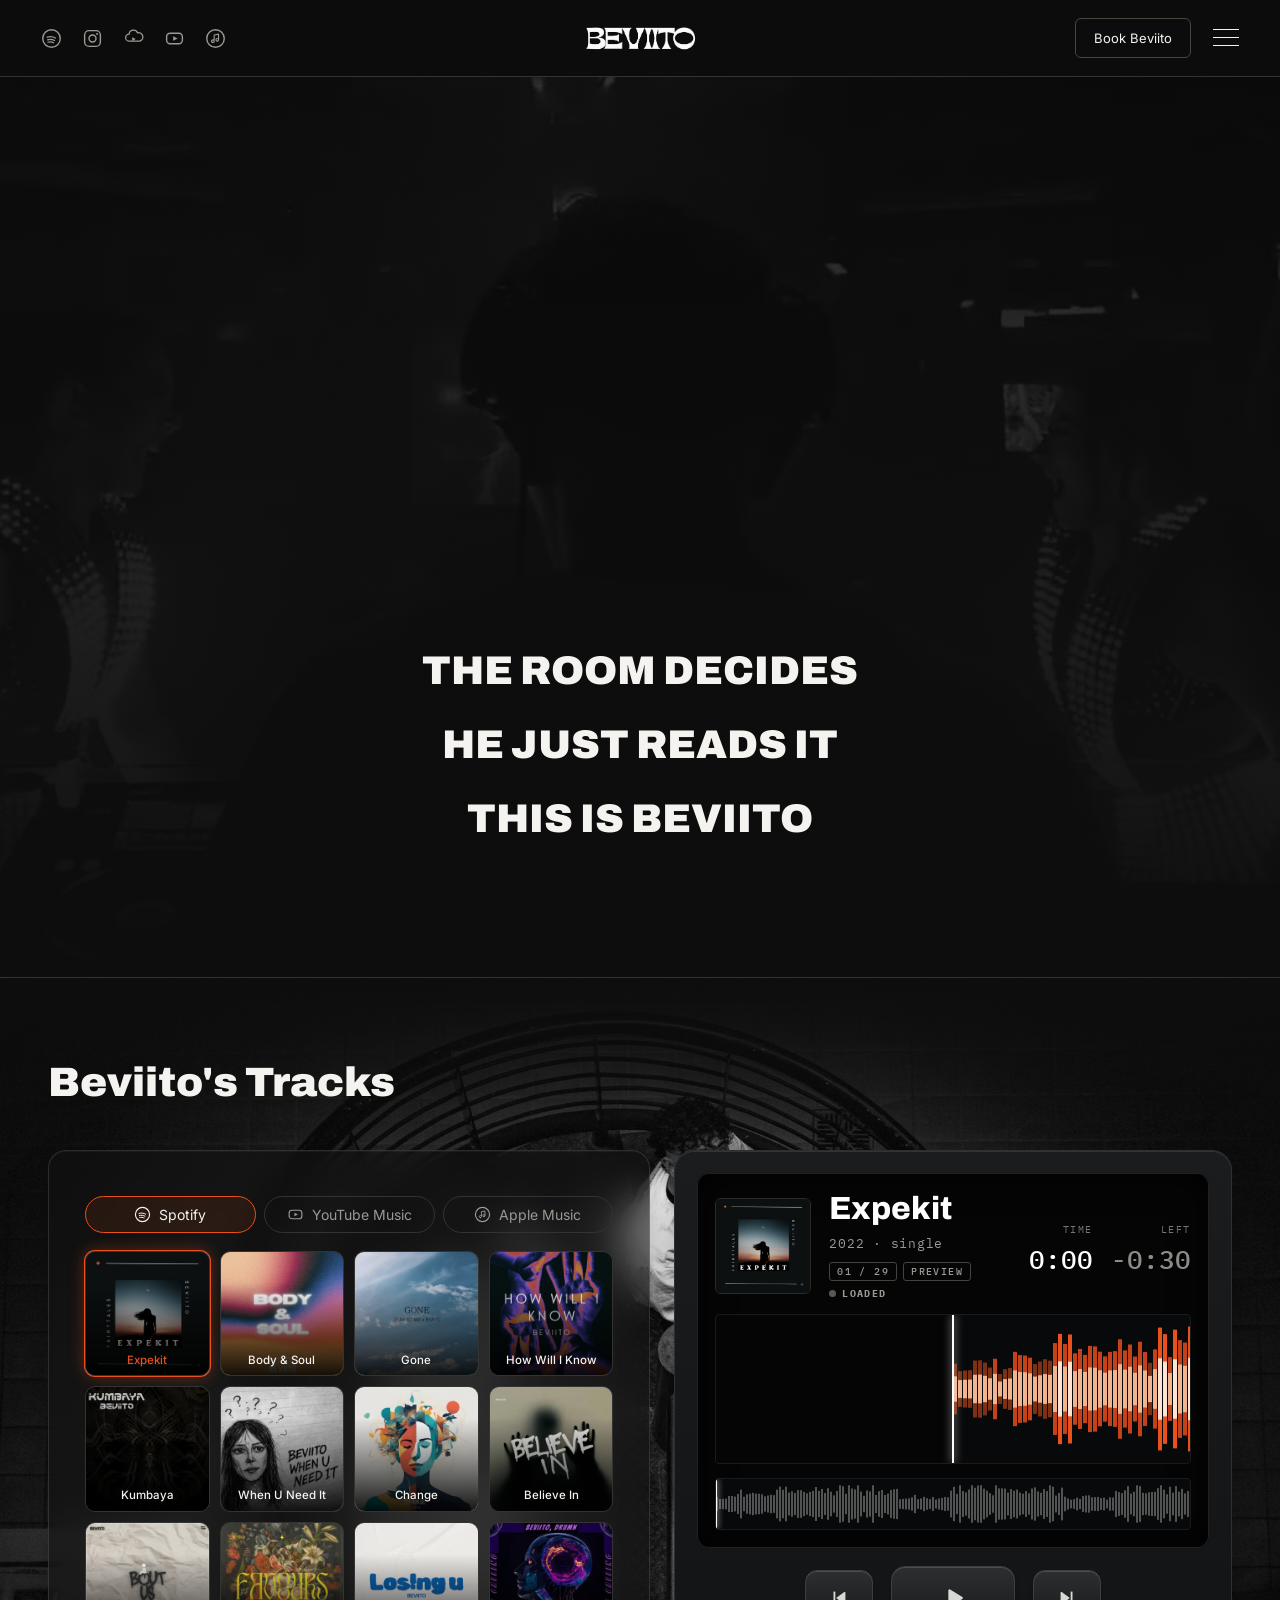
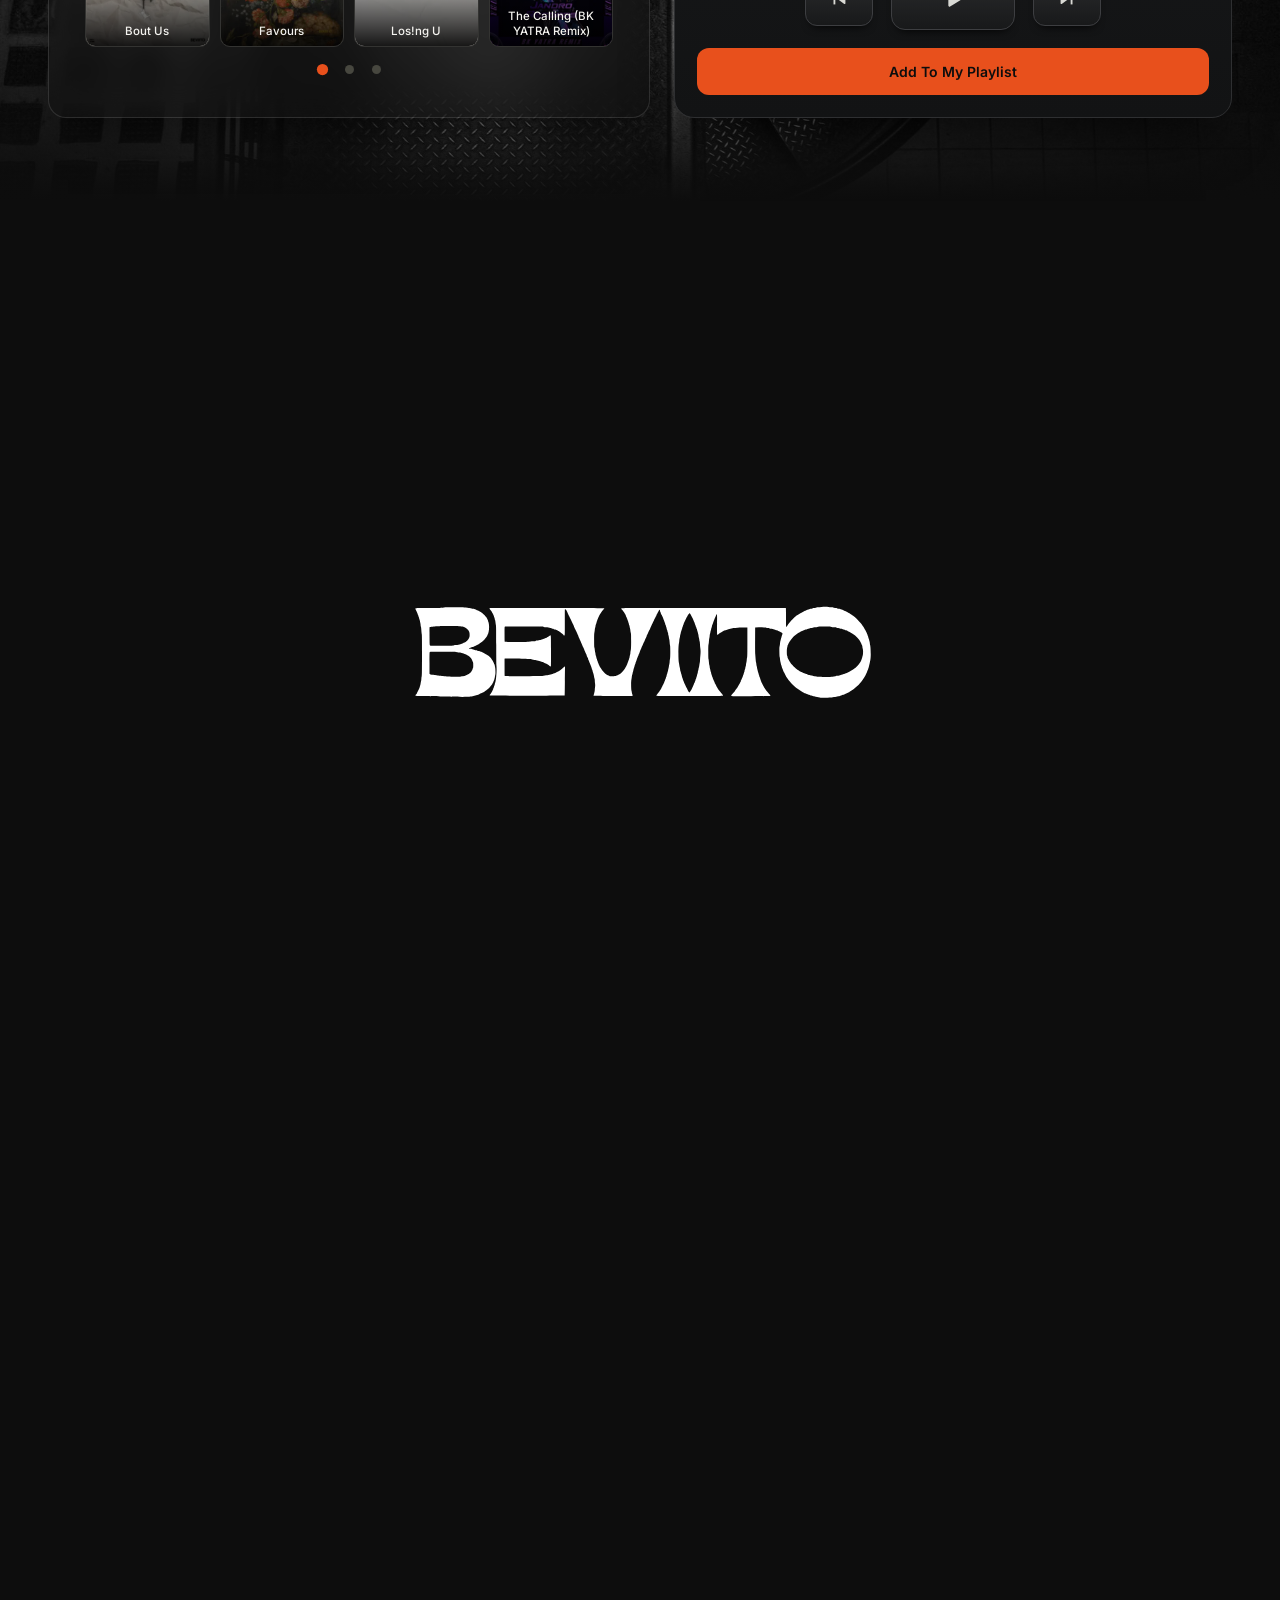
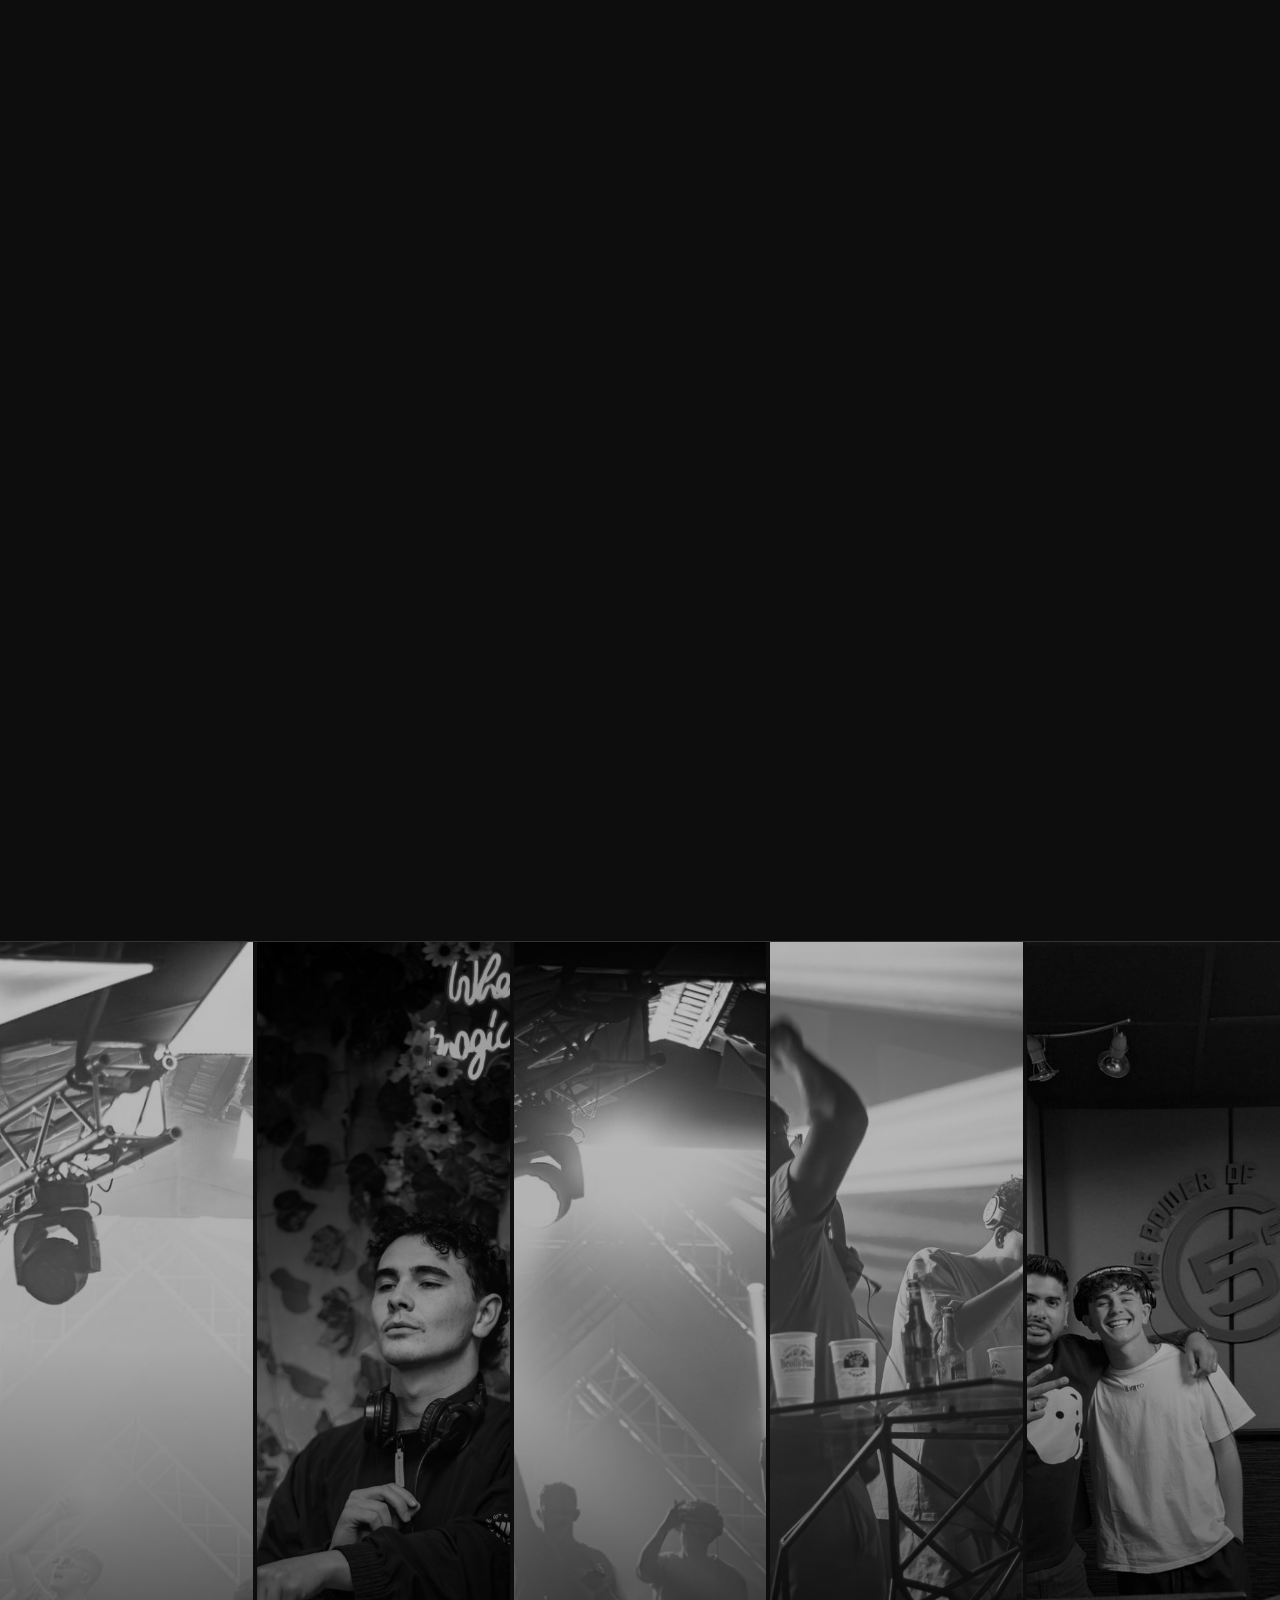
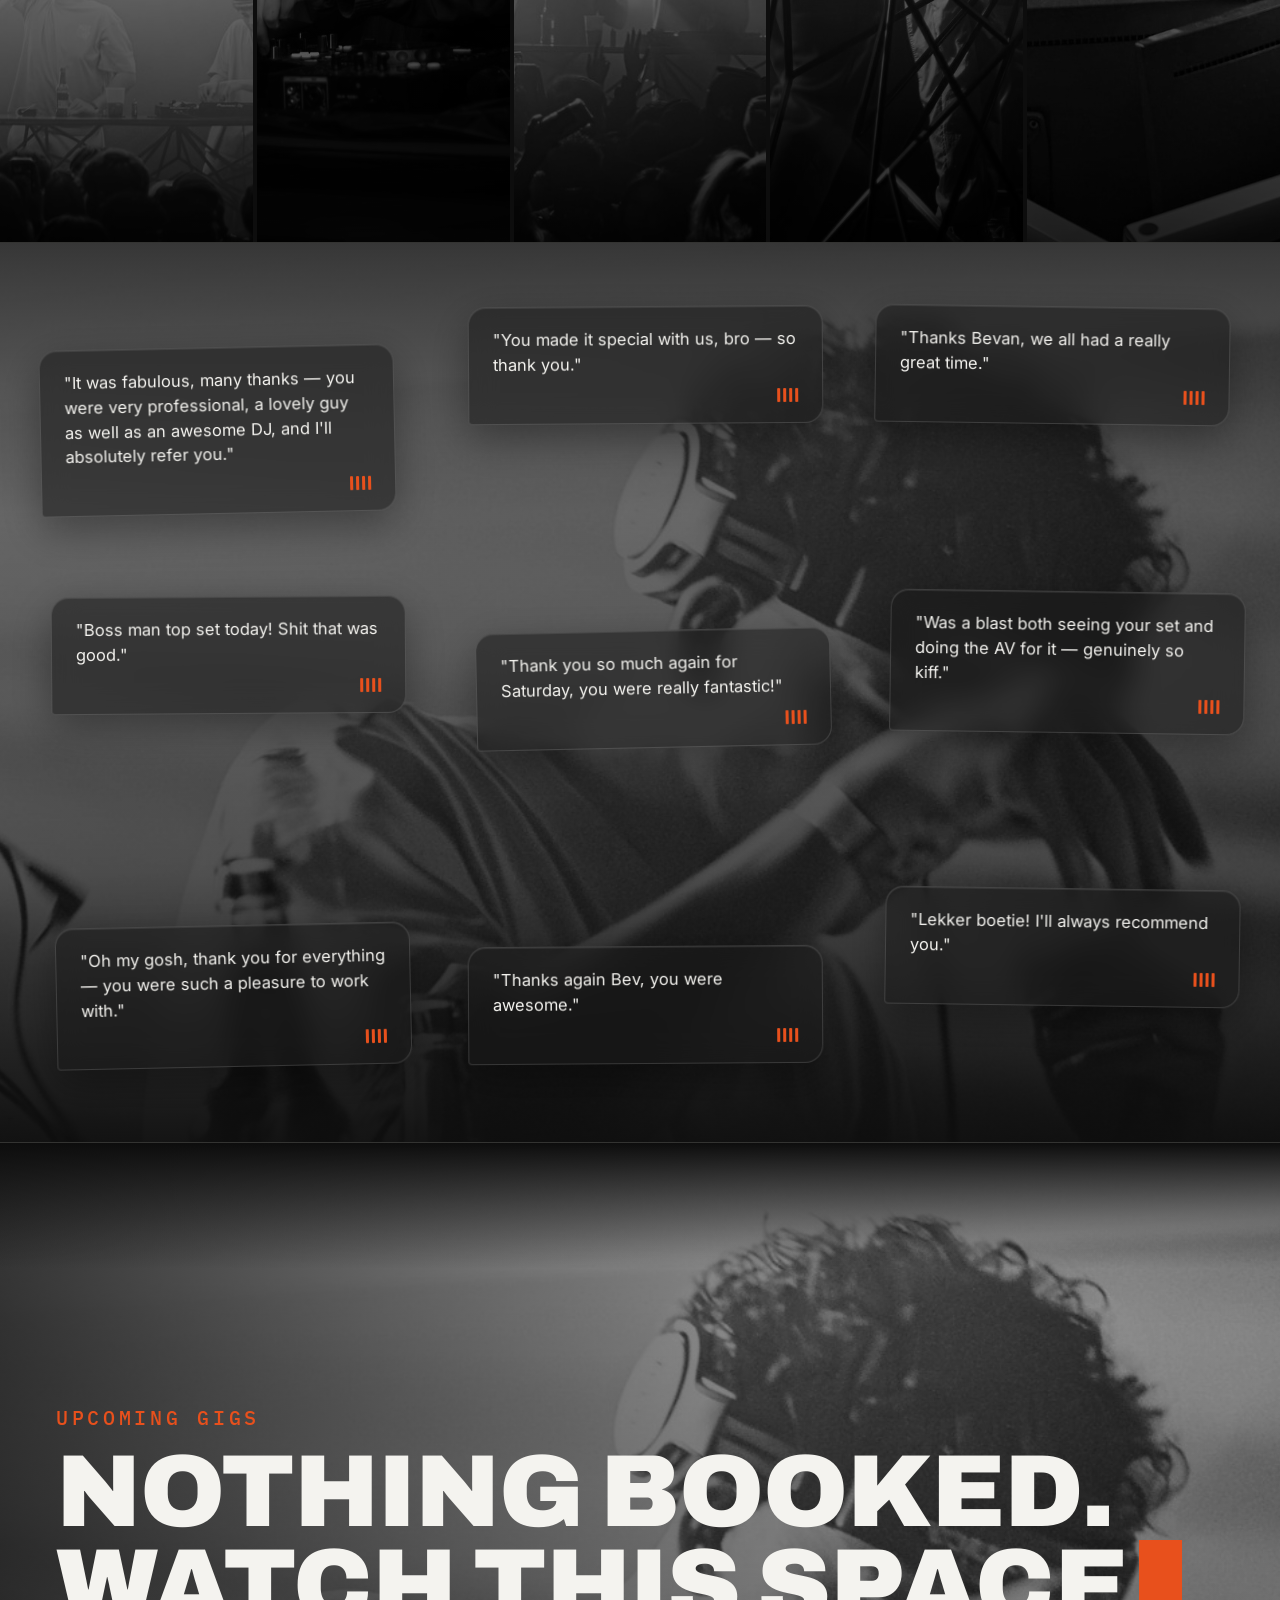
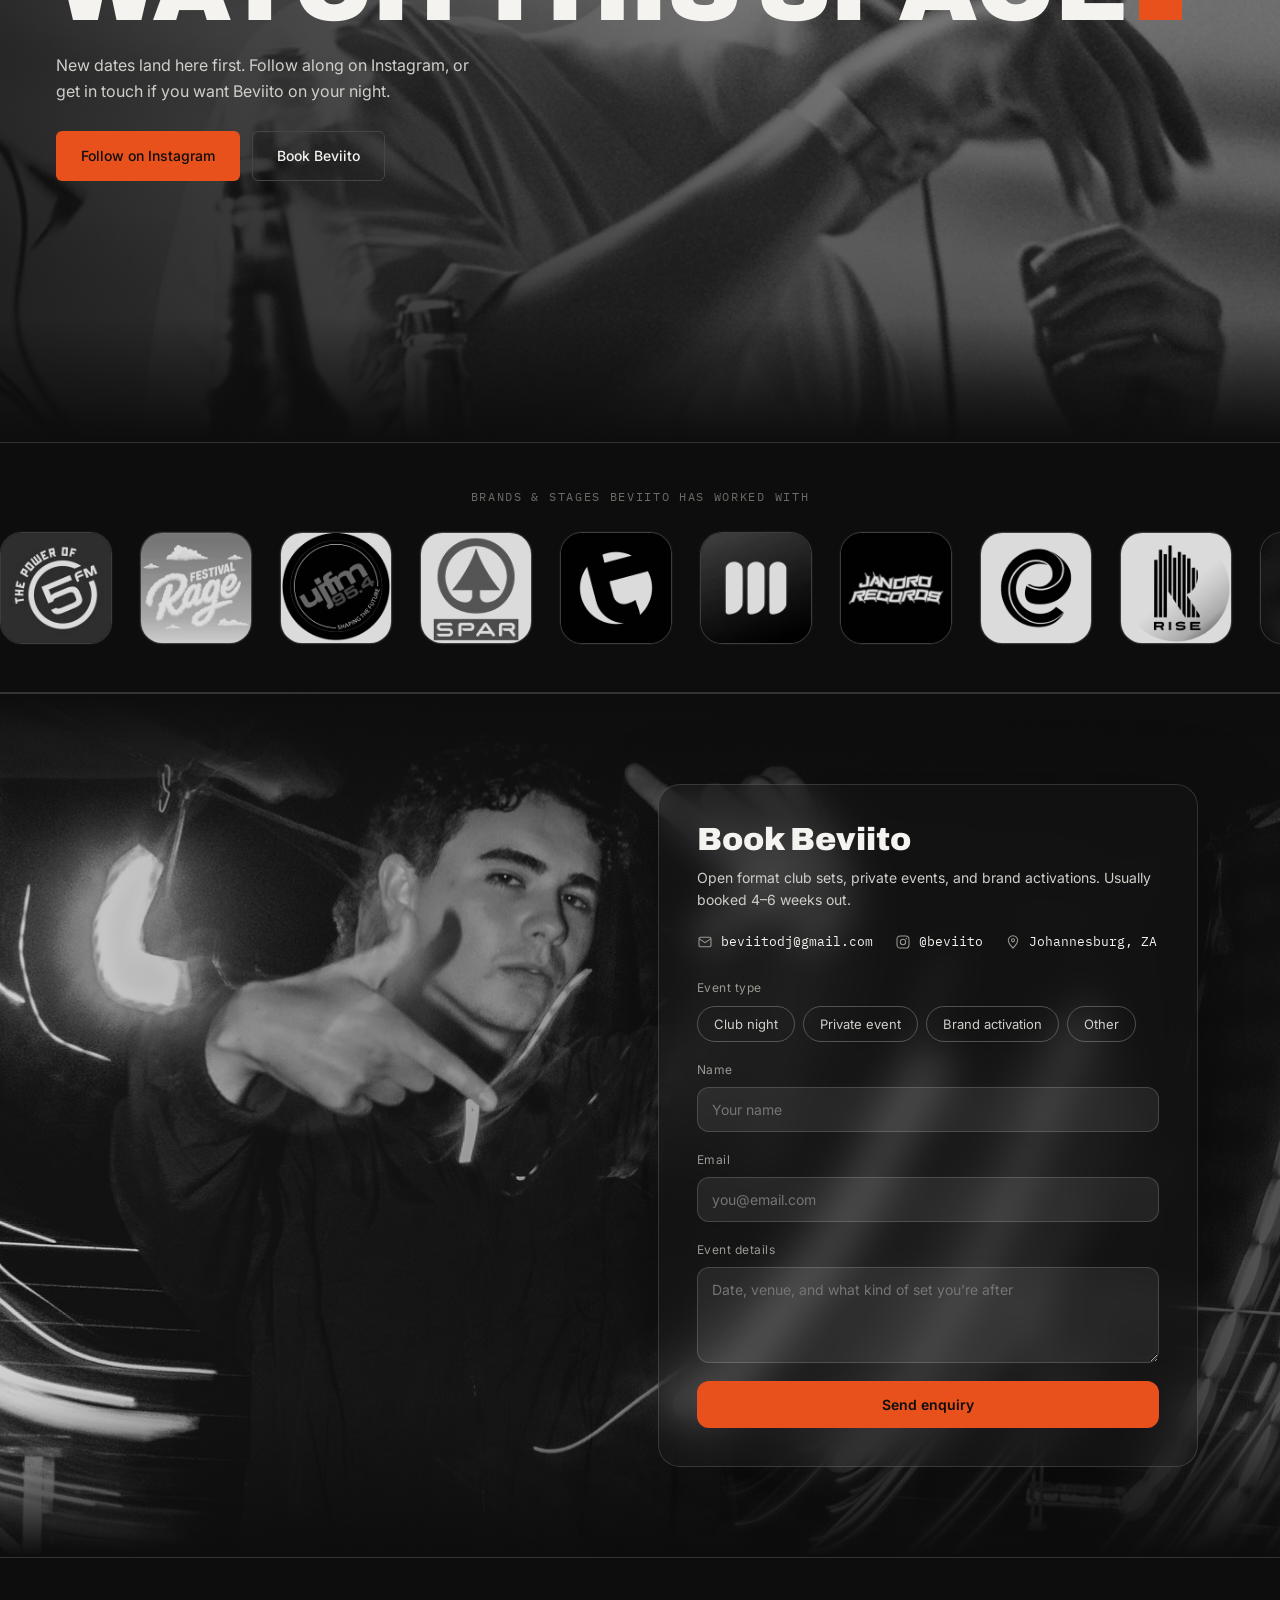
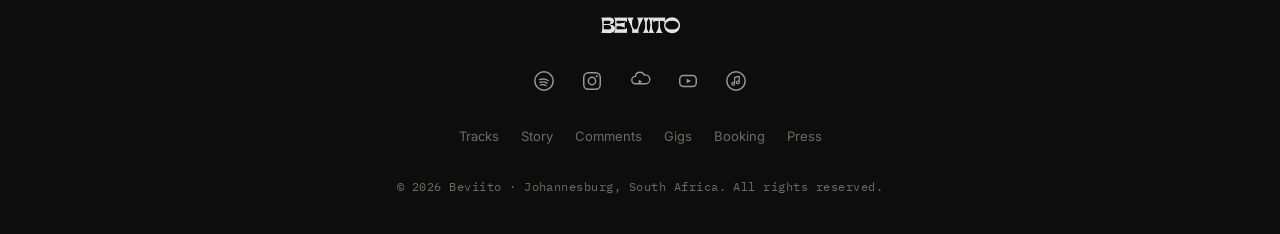
==== commit 809923d5: "Addition of Polished Icons, Link Preview , 404 Pages, Smooth Scroll" ====
--- a/index.html
+++ b/index.html
@@ -3,13 +3,53 @@
 <head>
 <meta charset="UTF-8">
 <meta name="viewport" content="width=device-width, initial-scale=1.0">
-<title>Beviito — DJ</title>
+<title>Beviito — DJ &amp; Producer, Johannesburg</title>
+<meta name="description" content="Beviito is a Johannesburg DJ and producer in the Afro House, Deep House and Tech House scenes. Listen to the tracks and book him for your event.">
+<meta name="theme-color" content="#0d0d0d">
+<link rel="canonical" href="https://sevar-naicker.github.io/Beviito/">
+<link rel="icon" href="favicon.ico" sizes="48x48">
+<link rel="icon" type="image/png" sizes="32x32" href="Media/Icons/favicon-32.png">
+<link rel="apple-touch-icon" href="Media/Icons/apple-touch-icon.png">
+<!-- Link preview for WhatsApp, Instagram and search -->
+<meta property="og:type" content="website">
+<meta property="og:site_name" content="Beviito">
+<meta property="og:title" content="Beviito — DJ &amp; Producer, Johannesburg">
+<meta property="og:description" content="Beviito is a Johannesburg DJ and producer in the Afro House, Deep House and Tech House scenes. Listen to the tracks and book him for your event.">
+<meta property="og:url" content="https://sevar-naicker.github.io/Beviito/">
+<meta property="og:image" content="https://sevar-naicker.github.io/Beviito/Media/Icons/og-image.jpg">
+<meta property="og:image:width" content="1200">
+<meta property="og:image:height" content="630">
+<meta name="twitter:card" content="summary_large_image">
+<meta name="twitter:title" content="Beviito — DJ &amp; Producer, Johannesburg">
+<meta name="twitter:description" content="Beviito is a Johannesburg DJ and producer in the Afro House, Deep House and Tech House scenes. Listen to the tracks and book him for your event.">
+<meta name="twitter:image" content="https://sevar-naicker.github.io/Beviito/Media/Icons/og-image.jpg">
 <link rel="preconnect" href="https://fonts.googleapis.com">
 <link rel="preconnect" href="https://fonts.gstatic.com" crossorigin>
 <link href="https://fonts.googleapis.com/css2?family=Archivo:wght@700;900&family=Inter:wght@400;500;600&family=IBM+Plex+Mono:wght@400;500&display=swap" rel="stylesheet">
 <link rel="stylesheet" href="style.css">
+<script type="application/ld+json">
+{
+  "@context": "https://schema.org",
+  "@type": "MusicGroup",
+  "name": "Beviito",
+  "description": "Johannesburg-based DJ and producer in the Afro House, Deep House and Tech House scenes.",
+  "url": "https://sevar-naicker.github.io/Beviito/",
+  "image": "https://sevar-naicker.github.io/Beviito/Media/Icons/og-image.jpg",
+  "genre": ["Afro House", "Deep House", "Tech House"],
+  "sameAs": [
+    "https://open.spotify.com/artist/5U9Ge8YwjhQzHGxZ9Eluz8",
+    "https://www.instagram.com/beviito/",
+    "https://www.mixcloud.com/beviito/",
+    "https://music.youtube.com/channel/UCJVxyj3GbGAh3QTfbw_E7AQ",
+    "https://music.apple.com/za/artist/beviito/1609881457"
+  ]
+}
+</script>
 </head>
 <body>
+
+<!-- Skip link for keyboard users -->
+<a class="skip-link" href="#main">Skip to content</a>
 
   <!-- Navigation Bar Start -->
 <nav>
@@ -43,7 +83,7 @@
 <!-- Navigation Bar End -->
 
 <!-- Social Media Buttons (With Links) Start -->
-<div class="site-menu" id="siteMenu">
+<div class="site-menu" id="siteMenu" role="dialog" aria-modal="true" aria-label="Menu">
   <div class="site-menu-bar">
     <div class="nav-socials">
       <a href="https://open.spotify.com/artist/5U9Ge8YwjhQzHGxZ9Eluz8" aria-label="Spotify" target="_blank" rel="noopener">
@@ -77,6 +117,7 @@
 </div>
 <!-- Social Media Buttons (With Links) End -->
 
+<main id="main" tabindex="-1">
 <!-- Launch Section (Main Page) Start -->
 <header class="hero" id="heroIntro">
   <video class="hero-bg-photo" autoplay muted loop playsinline poster="Media/Videos/interlude-poster.jpg">
@@ -418,6 +459,8 @@
 </section>
 <!-- Booking Section (Active Work Email) End -->
 
+</main>
+
 <!-- Footer Start -->
 <footer>
   <div class="wrap footer-stack">
@@ -452,8 +495,27 @@
 </footer>
 <!-- Footer End -->
 
+<script src="Media/Scripts/lenis.min.js"></script>
 <script>
-  // This file contains the scripts for the main page: menu, logo reveal, comments, stream deck and booking form
+  // This file contains the scripts for the main page: smooth scroll, menu, logo reveal, comments, stream deck and booking form
+
+  // Smooth scroll: Lenis eases the mouse wheel on desktop, phones and tablets keep their own touch scrolling
+  (function StartSmoothScroll()
+  {
+    const Fine = window.matchMedia('(hover: hover) and (pointer: fine)').matches;
+    const ReduceMotion = window.matchMedia('(prefers-reduced-motion: reduce)').matches;
+    if (!window.Lenis || !Fine || ReduceMotion) return;
+    const Smooth = new Lenis({ lerp: 0.1, anchors: true });
+    window.BeviitoSmooth = Smooth;
+
+    // The Frame function gives Lenis the time on every frame
+    function Frame(Time)
+    {
+      Smooth.raf(Time);
+      requestAnimationFrame(Frame);
+    }
+    requestAnimationFrame(Frame);
+  })();
 
   // Menu: opens and closes the full-screen menu and pulses the burger lines on hover
   (function StartMenu()
@@ -463,36 +525,46 @@
     const Menu = document.getElementById('siteMenu');
     if (!Toggle || !Menu) return;
 
-    // The OpenMenu function shows the menu
+    // The Behind list is the page underneath the menu, it is switched off while the menu is open so Tab stays inside the menu
+    const Behind = Array.from(document.querySelectorAll('.skip-link, nav, main, footer'));
+
+    // The OpenMenu function shows the menu, pauses the page behind it and moves focus into it
     function OpenMenu()
     {
       Menu.classList.add('open');
       Toggle.classList.add('open');
       Toggle.setAttribute('aria-expanded', 'true');
       document.body.classList.add('menu-open');
-    }
-
-    // The CloseMenu function hides the menu
-    function CloseMenu()
-    {
+      Behind.forEach(Part => { Part.inert = true; });
+      if (window.BeviitoSmooth) window.BeviitoSmooth.stop();
+      setTimeout(() => Close.focus(), 0);
+    }
+
+    // The CloseMenu function hides the menu, wakes the page and hands focus back when asked
+    function CloseMenu(ReturnFocus)
+    {
+      const WasOpen = Menu.classList.contains('open');
       Menu.classList.remove('open');
       Toggle.classList.remove('open');
       Toggle.setAttribute('aria-expanded', 'false');
       document.body.classList.remove('menu-open');
+      Behind.forEach(Part => { Part.inert = false; });
+      if (window.BeviitoSmooth) window.BeviitoSmooth.start();
+      if (WasOpen && ReturnFocus === true) Toggle.focus();
     }
 
     Toggle.addEventListener('click', () =>
     {
-      Menu.classList.contains('open') ? CloseMenu() : OpenMenu();
+      Menu.classList.contains('open') ? CloseMenu(true) : OpenMenu();
     });
-    Close.addEventListener('click', CloseMenu);
+    Close.addEventListener('click', () => CloseMenu(true));
     Menu.querySelectorAll('.site-menu-links a').forEach(Link =>
     {
-      Link.addEventListener('click', CloseMenu);
+      Link.addEventListener('click', () => CloseMenu(false));
     });
     document.addEventListener('keydown', (event) =>
     {
-      if (event.key === 'Escape') CloseMenu();
+      if (event.key === 'Escape') CloseMenu(true);
     });
 
     // Burger hover: the three lines shrink and grow like EQ bars
--- a/style.css
+++ b/style.css
@@ -1100,3 +1100,32 @@
     .gigs-billboard{ padding:60px 0; }
     .gigs-bg-scrim{ background:linear-gradient(180deg, var(--bg) 0%, rgba(13,13,13,0.45) 14%, rgba(13,13,13,0.6) 86%, var(--bg) 100%); }
   }
+
+  /* Polish: skip link, load veil, keyboard focus and touch */
+  /* Skip link, hidden until a keyboard user tabs to it */
+  .skip-link{ position:fixed; left:16px; top:16px; z-index:10000; width:1px; height:1px; overflow:hidden; clip-path:inset(50%); white-space:nowrap; background:var(--accent); color:#0d0d0d; padding:10px 18px; border-radius:8px; font:600 14px 'Inter',sans-serif; text-decoration:none; }
+  .skip-link:focus{ width:auto; height:auto; overflow:visible; clip-path:none; }
+  main:focus{ outline:none; }
+
+  /* Page load veil, the page fades in from the background colour */
+  body::before{ content:''; position:fixed; inset:0; z-index:9999; background:var(--bg); pointer-events:none; animation:pageVeil .6s ease .05s both; }
+  @keyframes pageVeil{ from{ opacity:1; visibility:visible; } to{ opacity:0; visibility:hidden; } }
+  @media (prefers-reduced-motion: reduce){ body::before{ display:none; } }
+
+  /* Touch: no tap delay and a quick press response */
+  a, button, .tile, .panel-link{ touch-action:manipulation; }
+  .btn-primary:active, .btn-secondary:active, .nav-cta:active, .platform-btn:active{ transform:scale(0.97); }
+  .menu-toggle:active, .menu-close:active{ opacity:0.7; }
+  .site-menu-links a:active{ color:var(--accent); }
+  .panel-link:active{ filter:grayscale(0) brightness(1); }
+
+  /* Keyboard focus on a story panel opens it like hover */
+  .panel-link:focus-visible{ flex:3.4; filter:grayscale(0) brightness(1); outline:2px solid var(--accent); outline-offset:-6px; }
+  .panel-link:focus-visible .panel-tag{ opacity:1; transform:translateY(0); }
+  @media (max-width:860px){ .panel-link:focus-visible{ flex:none; } }
+
+  /* Smooth scroll (Lenis) */
+  html.lenis, html.lenis body{ height:auto; }
+  .lenis.lenis-smooth{ scroll-behavior:auto !important; }
+  .lenis.lenis-stopped{ overflow:hidden; }
+  .lenis.lenis-scrolling iframe{ pointer-events:none; }
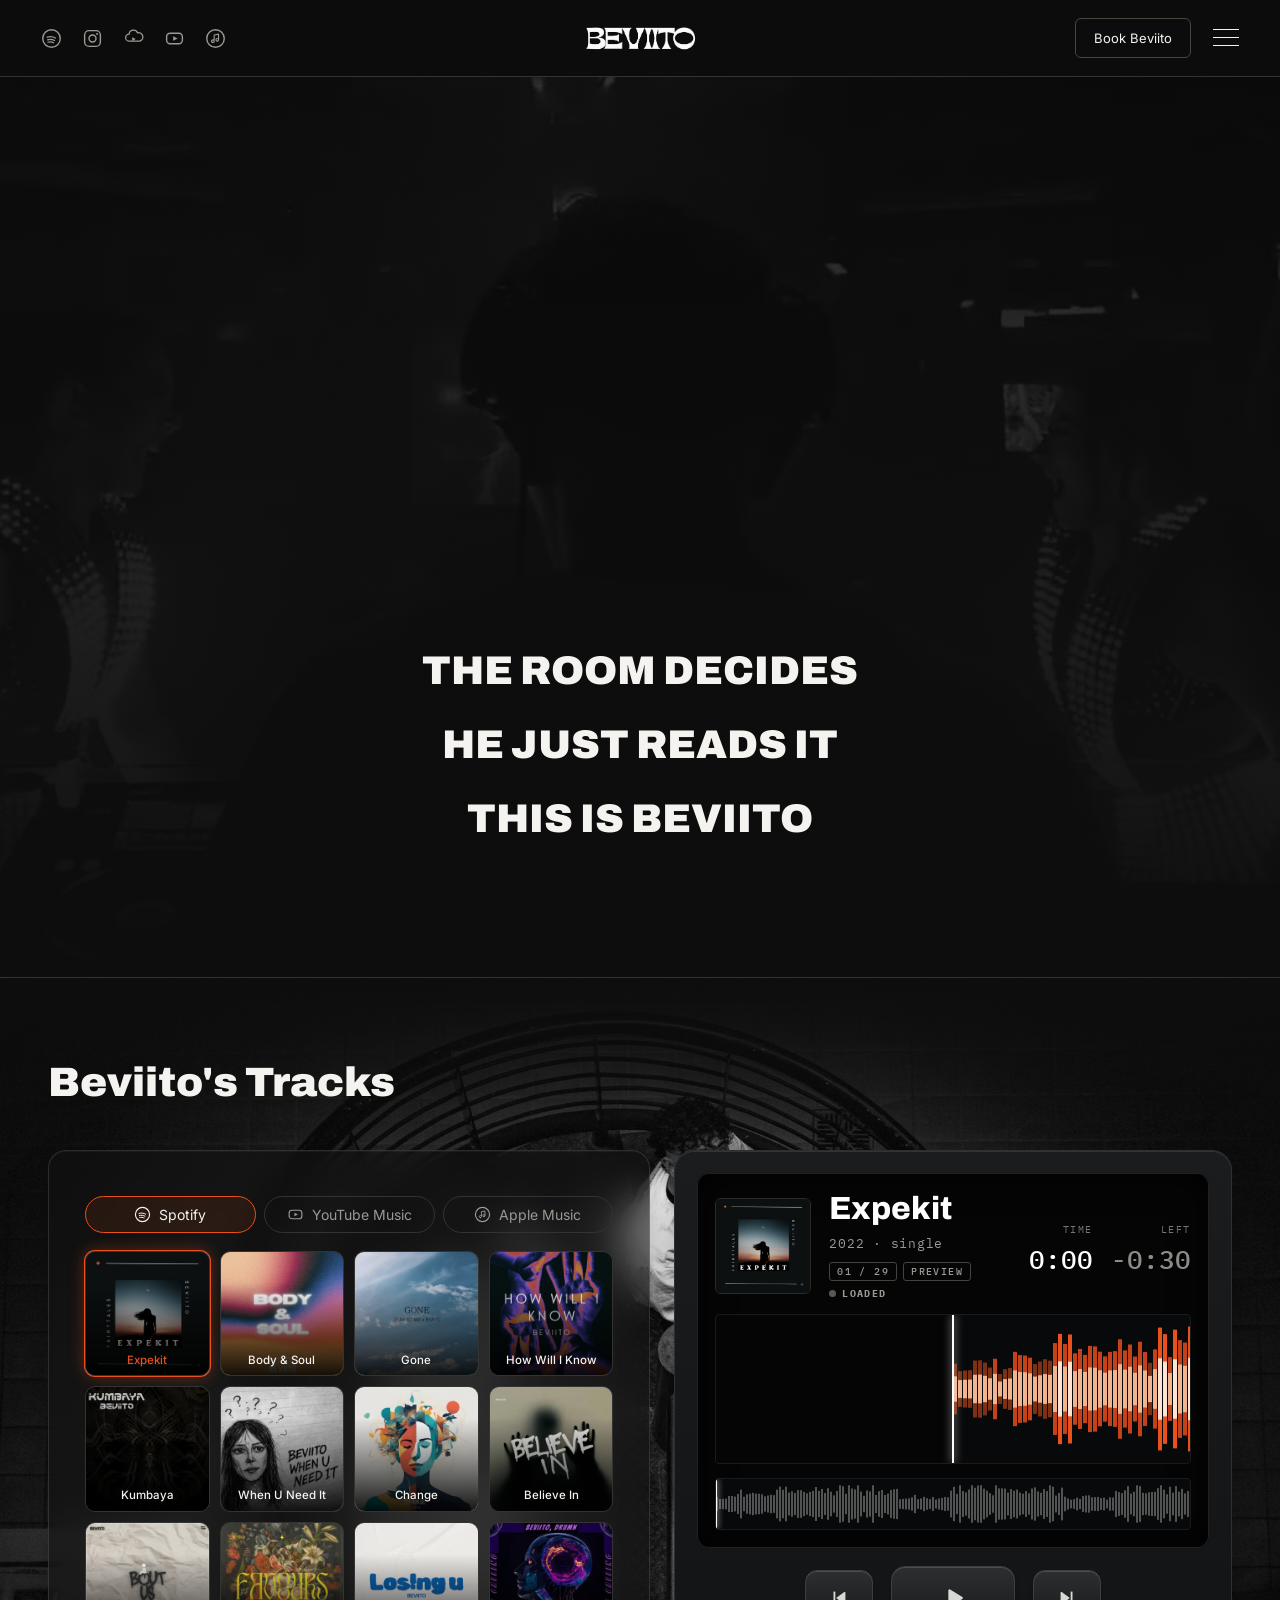
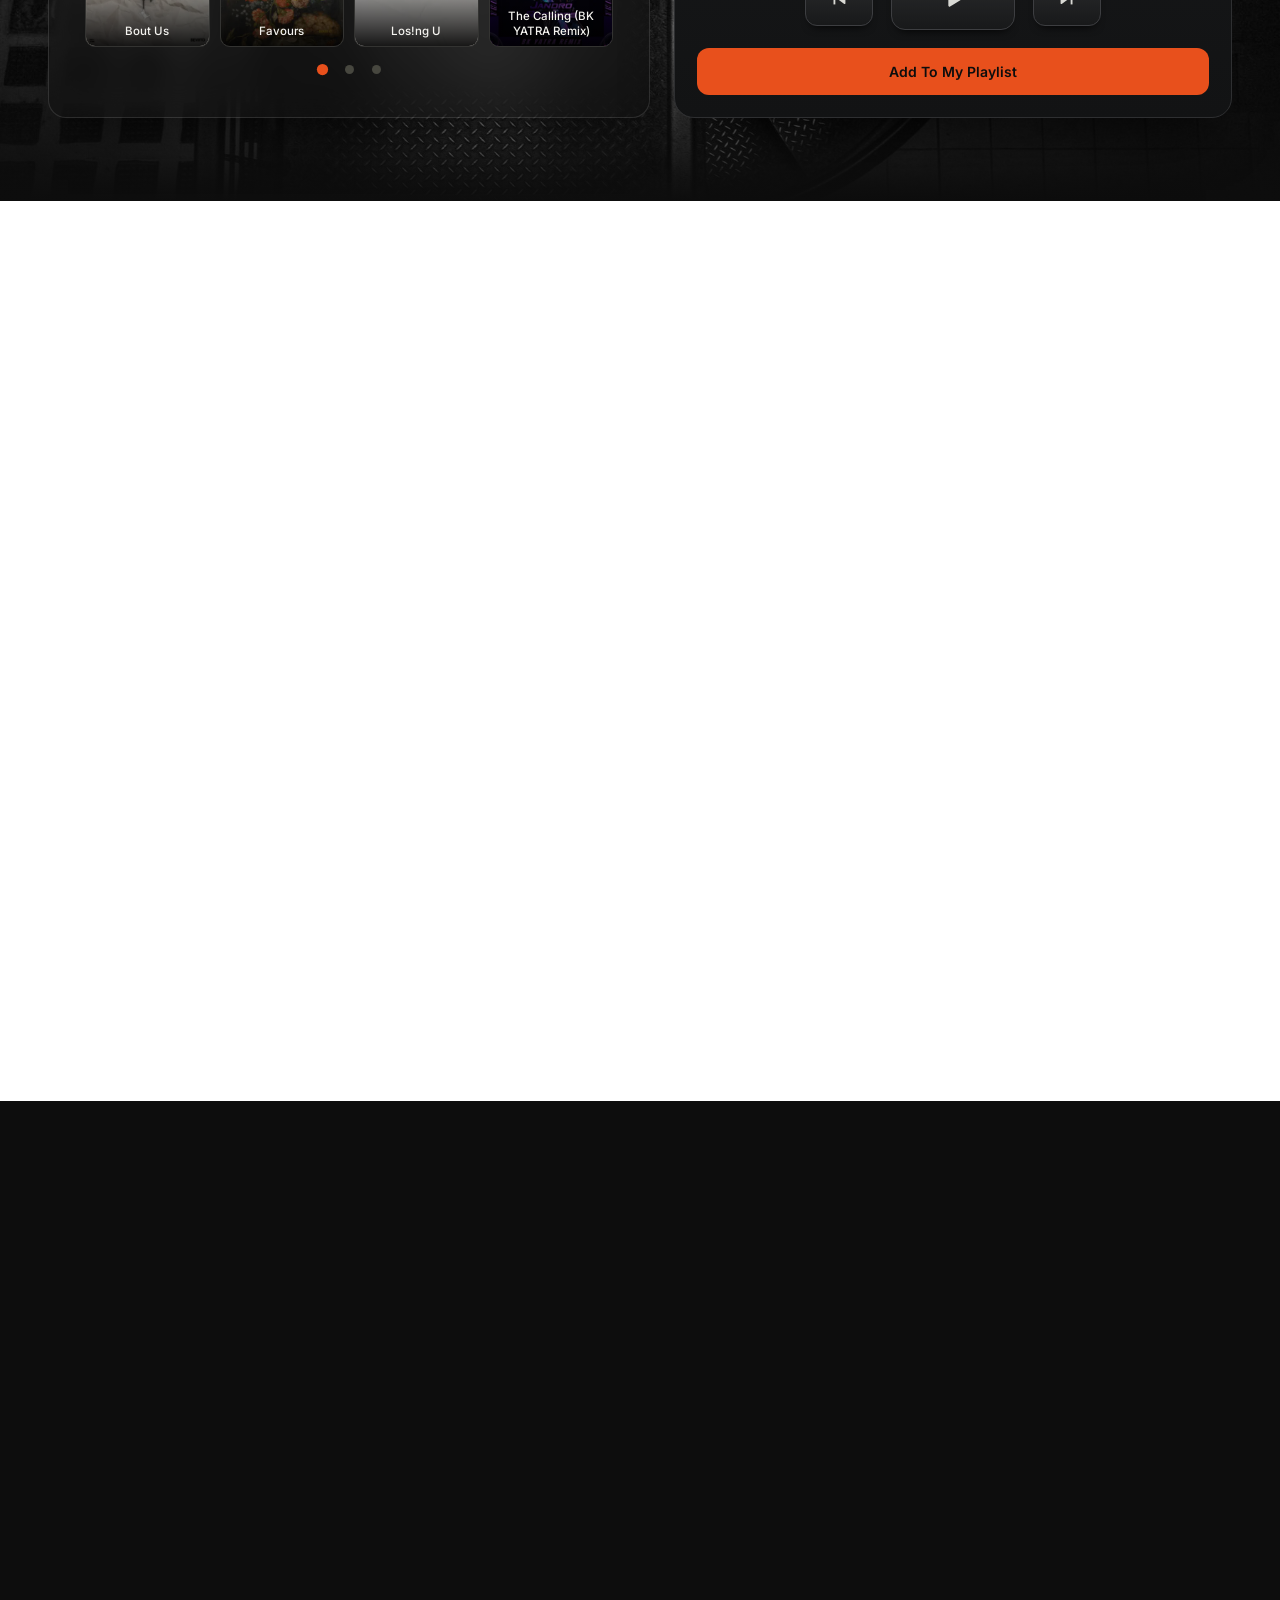
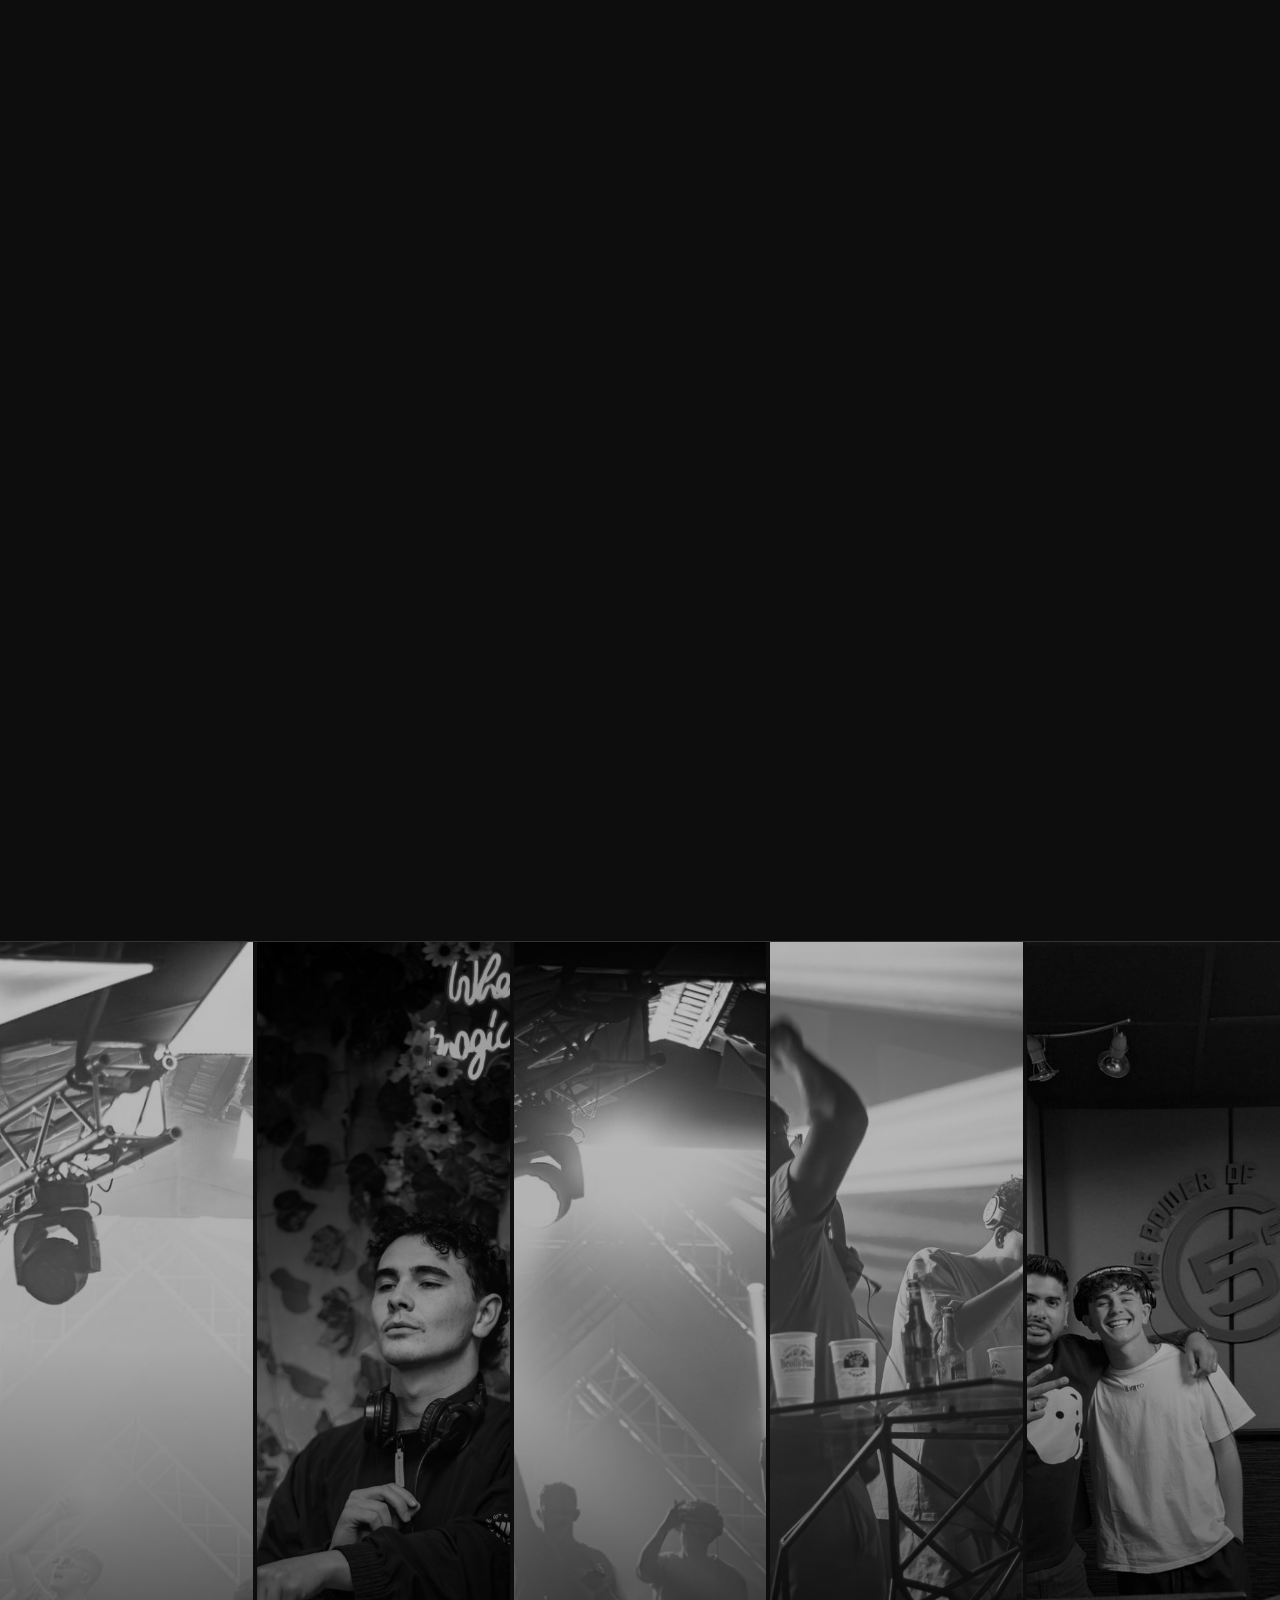
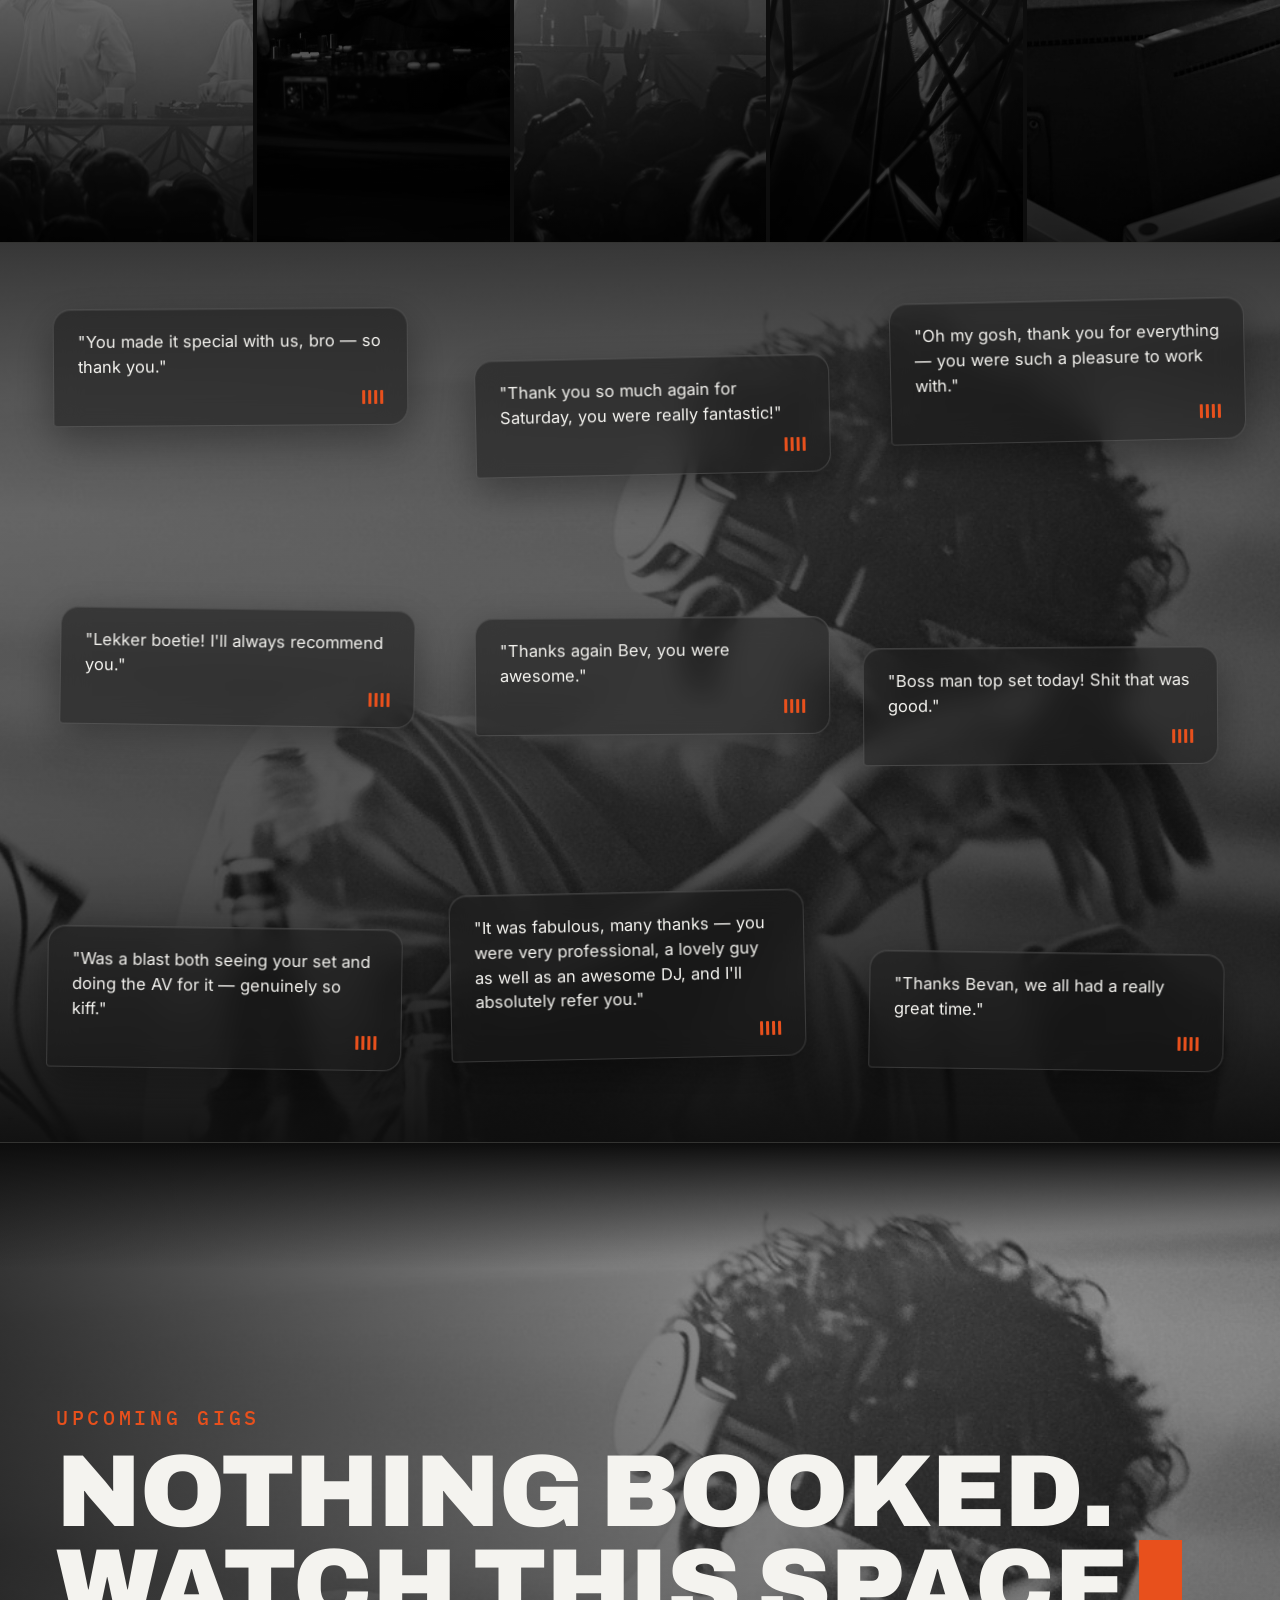
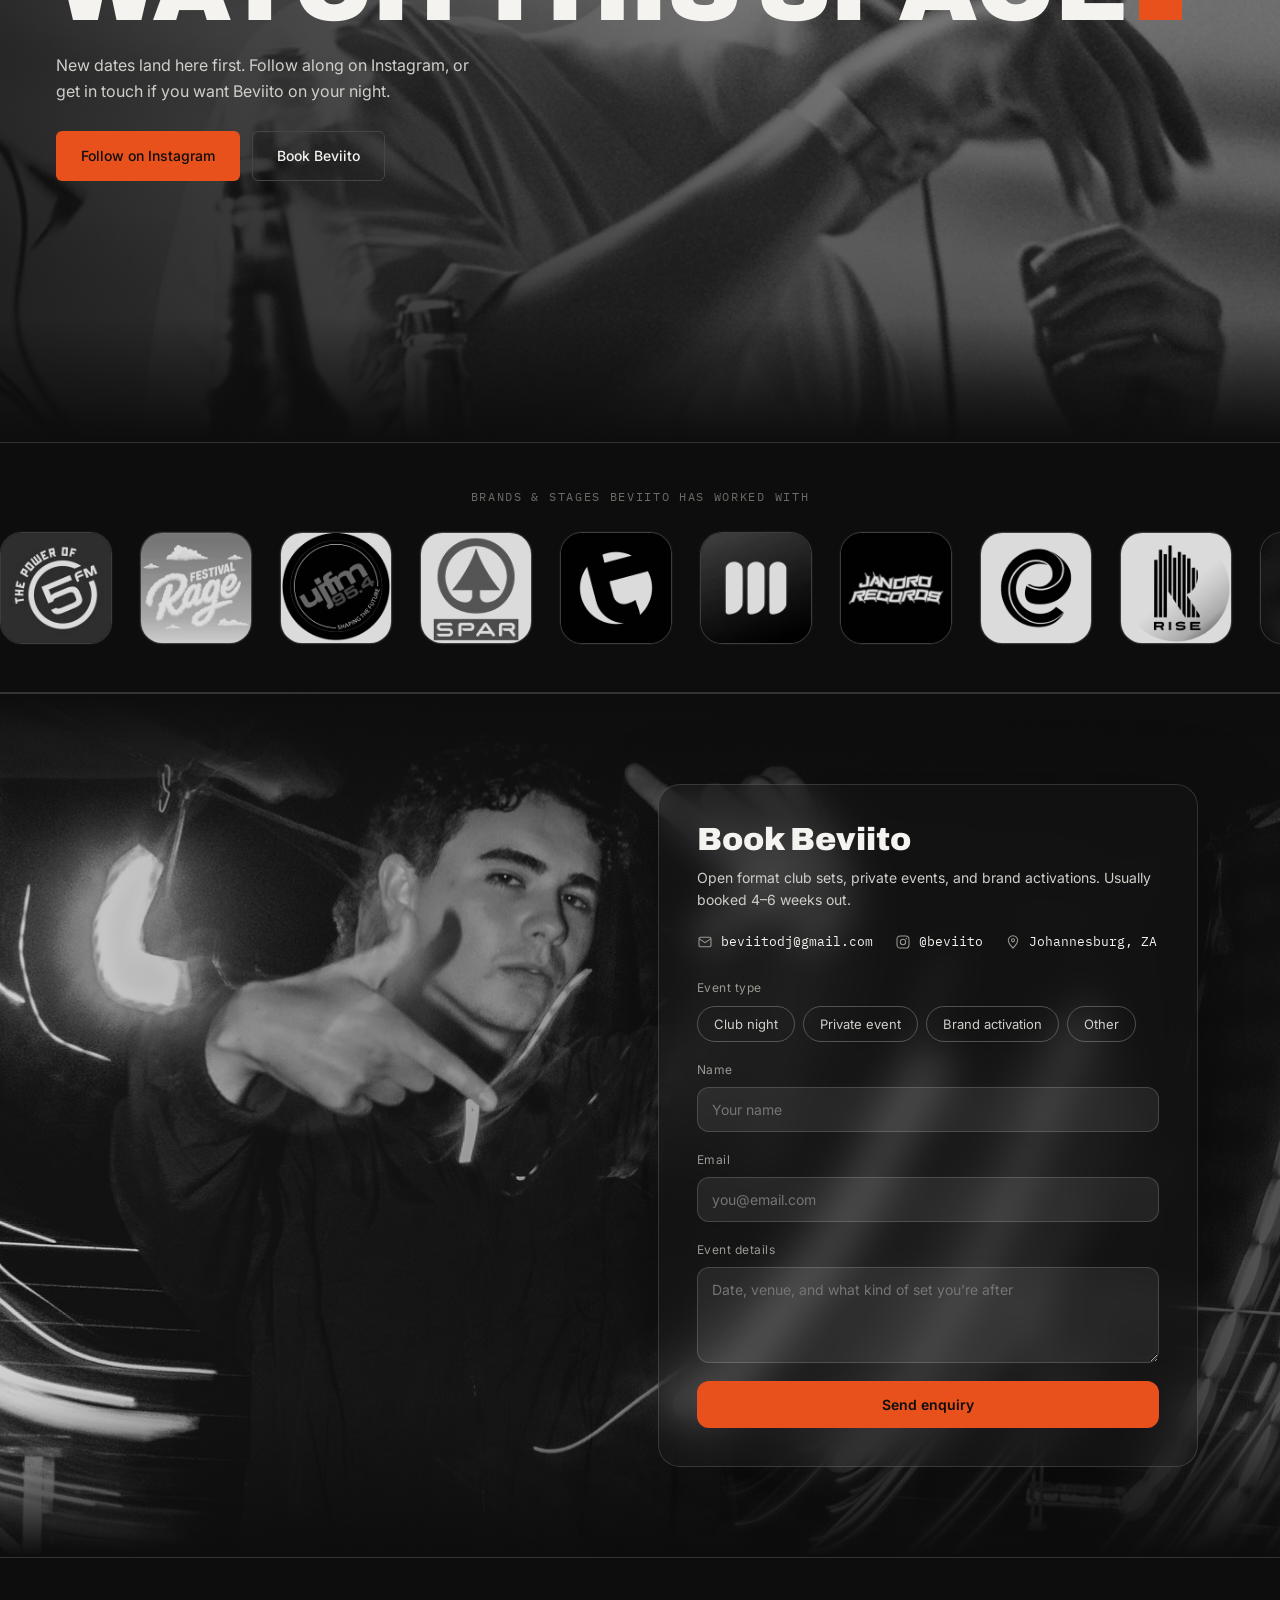
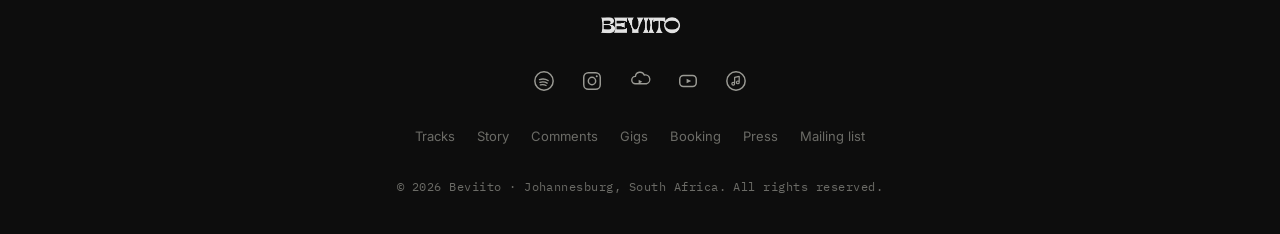
==== commit 6660e16d: "Update To Email Subscription Card And Press Page" ====
--- a/index.html
+++ b/index.html
@@ -489,11 +489,35 @@
       <li><a href="#gigs">Gigs</a></li>
       <li><a href="#booking">Booking</a></li>
       <li><a href="press.html">Press</a></li>
+      <li><button type="button" class="footer-link-btn" id="joinOpen">Mailing list</button></li>
     </ul>
     <p class="footer-copy">&copy; 2026 Beviito &middot; Johannesburg, South Africa. All rights reserved.</p>
   </div>
 </footer>
 <!-- Footer End -->
+
+<!-- Mailing list corner card -->
+<aside class="join-card" id="joinCard" role="complementary" aria-label="Join the mailing list" aria-hidden="true">
+  <img class="join-photo" src="Media/About/join-card.jpg" alt="" width="720" height="312" loading="lazy">
+  <button type="button" class="join-close" id="joinClose" aria-label="Close" tabindex="-1">
+    <svg width="16" height="16" viewBox="0 0 24 24" fill="none" xmlns="http://www.w3.org/2000/svg"><path d="M5 5l14 14M19 5L5 19" stroke="currentColor" stroke-width="1.8" stroke-linecap="round"/></svg>
+  </button>
+  <div class="join-body" id="joinBody">
+    <h3>Get New Music And Gig Dates First!</h3>
+    <p>One short email when something drops. No spam.</p>
+    <form class="join-row" id="joinForm" novalidate>
+      <input type="email" id="joinEmail" name="email" placeholder="you@email.com" aria-label="Email address" autocomplete="email" tabindex="-1">
+      <input type="text" id="joinHoney" name="_honey" tabindex="-1" autocomplete="off" aria-hidden="true" style="position:absolute;left:-9999px;width:1px;height:1px;opacity:0">
+      <button type="submit" class="btn-primary" id="joinSend" tabindex="-1">Join</button>
+    </form>
+    <div class="form-error" id="joinError" role="alert">Please enter a valid email, or try again in a moment.</div>
+    <p class="form-note">Unsubscribe any time. Your email is only used for Beviito updates.</p>
+  </div>
+  <div class="join-done" id="joinDone" role="status" aria-live="polite" hidden>
+    <h3>You're in!</h3>
+    <p>Thanks for joining. You'll hear about new music and gigs first.</p>
+  </div>
+</aside>
 
 <script src="Media/Scripts/lenis.min.js"></script>
 <script>
@@ -702,6 +726,117 @@
     window.addEventListener('scroll', Update, { passive: true });
     window.addEventListener('resize', () => { SizeSpacer(); SizeCut(); Update(); });
     Update();
+  })();
+
+  // Mailing list card: slides in once the visitor shows interest, and stays away for 30 days after it is closed
+  (function StartJoinCard()
+  {
+    const Card = document.getElementById('joinCard');
+    const Close = document.getElementById('joinClose');
+    const Opener = document.getElementById('joinOpen');
+    const JoinForm = document.getElementById('joinForm');
+    const Key = 'beviitoJoinClosed';
+    const Days = 30;
+    if (!Card) return;
+
+    // The WasClosedRecently function says whether the card was closed or used in the last 30 days
+    function WasClosedRecently()
+    {
+      try
+      {
+        const When = parseInt(localStorage.getItem(Key), 10);
+        return !!When && Date.now() - When < Days * 86400000;
+      }
+      catch (Error) { return false; }
+    }
+
+    // The Remember function stores that the card has been dealt with
+    function Remember()
+    {
+      try { localStorage.setItem(Key, String(Date.now())); } catch (Error) { }
+    }
+
+    // The SetReachable function makes the card controls tabbable only while the card is showing
+    function SetReachable(On)
+    {
+      Card.querySelectorAll('input[type="email"], button').forEach(Item => { Item.tabIndex = On ? 0 : -1; });
+    }
+
+    // The Show function slides the card in
+    function Show()
+    {
+      Card.classList.add('show');
+      Card.setAttribute('aria-hidden', 'false');
+      SetReachable(true);
+    }
+
+    // The Hide function slides the card away and remembers it
+    function Hide()
+    {
+      Card.classList.remove('show');
+      Card.setAttribute('aria-hidden', 'true');
+      SetReachable(false);
+      Remember();
+    }
+
+    Close.addEventListener('click', Hide);
+    document.addEventListener('keydown', (event) => { if (event.key === 'Escape' && Card.classList.contains('show')) Hide(); });
+    if (Opener) Opener.addEventListener('click', () => { Show(); document.getElementById('joinEmail').focus(); });
+
+    // Sign up: the email goes to the Beviito inbox through FormSubmit
+    JoinForm.addEventListener('submit', (event) =>
+    {
+      event.preventDefault();
+      const Email = document.getElementById('joinEmail').value.trim();
+      const ErrorBox = document.getElementById('joinError');
+      const EmailOk = /^[^\s@]+@[^\s@]+\.[^\s@]+$/.test(Email);
+      ErrorBox.classList.toggle('show', !EmailOk);
+      if (!EmailOk) return;
+      if (document.getElementById('joinHoney').value) return; // bots fill this hidden field
+
+      const Button = document.getElementById('joinSend');
+      const Label = Button.textContent;
+      Button.disabled = true;
+      Button.textContent = 'Joining…';
+
+      // The keys in the body are the names FormSubmit expects, so they stay lowercase
+      fetch('https://formsubmit.co/ajax/beviitodj@gmail.com',
+      {
+        method: 'POST',
+        headers: { 'Content-Type': 'application/json', 'Accept': 'application/json' },
+        body: JSON.stringify(
+        {
+          _subject: 'New mailing list signup',
+          _template: 'table',
+          _captcha: 'false',
+          email: Email,
+          source: 'Corner card'
+        })
+      })
+      .then(Response => Response.json().then(Data => ({ Ok: Response.ok, Data })))
+      .then(({ Ok, Data }) =>
+      {
+        if (!Ok || Data.success === 'false' || Data.success === false) throw new Error(Data.message || 'send failed');
+        document.getElementById('joinBody').hidden = true;
+        document.getElementById('joinDone').hidden = false;
+        Remember();
+        setTimeout(() => { Card.classList.remove('show'); Card.setAttribute('aria-hidden', 'true'); SetReachable(false); }, 4000);
+      })
+      .catch(() =>
+      {
+        ErrorBox.classList.add('show');
+        Button.disabled = false;
+        Button.textContent = Label;
+      });
+    });
+
+    // The card appears after 30 seconds, or a few seconds after a song is played, whichever comes first
+    if (WasClosedRecently()) return;
+    let Done = false;
+    function Offer() { if (Done) return; Done = true; Show(); }
+    setTimeout(Offer, 30000);
+    const Play = document.getElementById('djPlay');
+    if (Play) Play.addEventListener('click', () => setTimeout(Offer, 4000), { once: true });
   })();
 
   // Hero: the lyrics play shortly after the page loads
--- a/style.css
+++ b/style.css
@@ -1129,3 +1129,48 @@
   .lenis.lenis-smooth{ scroll-behavior:auto !important; }
   .lenis.lenis-stopped{ overflow:hidden; }
   .lenis.lenis-scrolling iframe{ pointer-events:none; }
+
+  /* Small print under forms and the footer button that reopens the card */
+  .form-note{ font-size:12px; line-height:1.5; color:var(--text-faint); text-align:center; margin:0; }
+  .footer-link-btn{ background:none; border:0; padding:0; font:inherit; color:inherit; cursor:pointer; }
+  .footer-link-btn:hover{ color:var(--text-dim); }
+  .join-done[hidden], .join-body[hidden]{ display:none; }
+  .join-body, .join-done{ display:flex; flex-direction:column; gap:10px; }
+  .join-card .form-error{ margin:0; }
+
+  /* Mailing list corner card */
+  .join-card{ position:fixed; right:24px; bottom:24px; z-index:60; width:340px; padding:22px 22px 18px; border-radius:16px; background:rgba(20,20,20,0.72); -webkit-backdrop-filter:blur(16px) saturate(1.2); backdrop-filter:blur(16px) saturate(1.2); border:1px solid rgba(255,255,255,0.14); box-shadow:0 20px 50px rgba(0,0,0,0.5); display:flex; flex-direction:column; gap:10px; opacity:0; visibility:hidden; transform:translateY(24px); transition:opacity .4s ease, transform .4s ease, visibility 0s linear .4s; }
+  .join-card.show{ opacity:1; visibility:visible; transform:translateY(0); transition:opacity .4s ease, transform .4s ease; }
+  .join-card h3{ font-family:'Archivo',sans-serif; font-weight:900; font-size:18px; line-height:1.2; margin:0; padding-right:26px; }
+  .join-card p{ margin:0; color:var(--text-dim); font-size:13px; line-height:1.5; }
+  .join-card .form-note{ margin:2px 0 0; text-align:left; }
+  .join-row{ display:flex; gap:8px; margin-top:4px; }
+  .join-row input{ flex:1; min-width:0; }
+  .join-row .btn-primary{ justify-content:center; }
+  .join-close{ position:absolute; top:10px; right:10px; width:30px; height:30px; display:flex; align-items:center; justify-content:center; background:transparent; border:0; color:var(--text-dim); border-radius:8px; cursor:pointer; }
+  .join-close:hover{ color:var(--text); }
+  @media (max-width:520px){
+    .join-card{ left:10px; right:10px; bottom:10px; width:auto; padding:12px 12px 10px; gap:8px; border-radius:14px; }
+    .join-card h3{ font-size:14px; padding-right:30px; }
+    .join-body > p:not(.form-note){ display:none; }
+    .join-card .form-note{ font-size:11px; line-height:1.4; }
+    .join-row{ margin-top:0; }
+    .join-row input{ padding:10px 12px; font-size:14px; }
+    .join-row .btn-primary{ padding:10px 18px; }
+    .join-close{ top:6px; right:6px; }
+  }
+  @media (prefers-reduced-motion: reduce){ .join-card, .join-card.show{ transition:none; transform:none; } }
+
+  /* Mailing list card photo */
+  .join-photo{ display:block; max-width:none; width:calc(100% + 44px); height:128px; margin:-22px -22px 6px; object-fit:cover; object-position:22% 50%; border-radius:16px 16px 0 0; -webkit-mask-image:linear-gradient(#000 60%, transparent); mask-image:linear-gradient(#000 60%, transparent); }
+  .join-close{ background:rgba(0,0,0,0.45); color:#fff; border-radius:50%; }
+  @media (max-width:520px){
+    .join-photo{ width:calc(100% + 28px); height:104px; margin:-12px -14px 2px; border-radius:14px 14px 0 0; object-position:22% 50%; -webkit-mask-image:linear-gradient(#000 60%, transparent); mask-image:linear-gradient(#000 60%, transparent); }
+    .join-card{ padding:12px 14px 10px; }
+    .join-row{ flex-direction:row; }
+    .join-row .btn-primary{ flex:none; }
+  }
+
+  /* Mailing list card photo is greyscale like the rest of the site and returns to colour on hover */
+  .join-photo{ filter:grayscale(1); transition:filter .5s ease; }
+  .join-card:hover .join-photo{ filter:grayscale(0); }
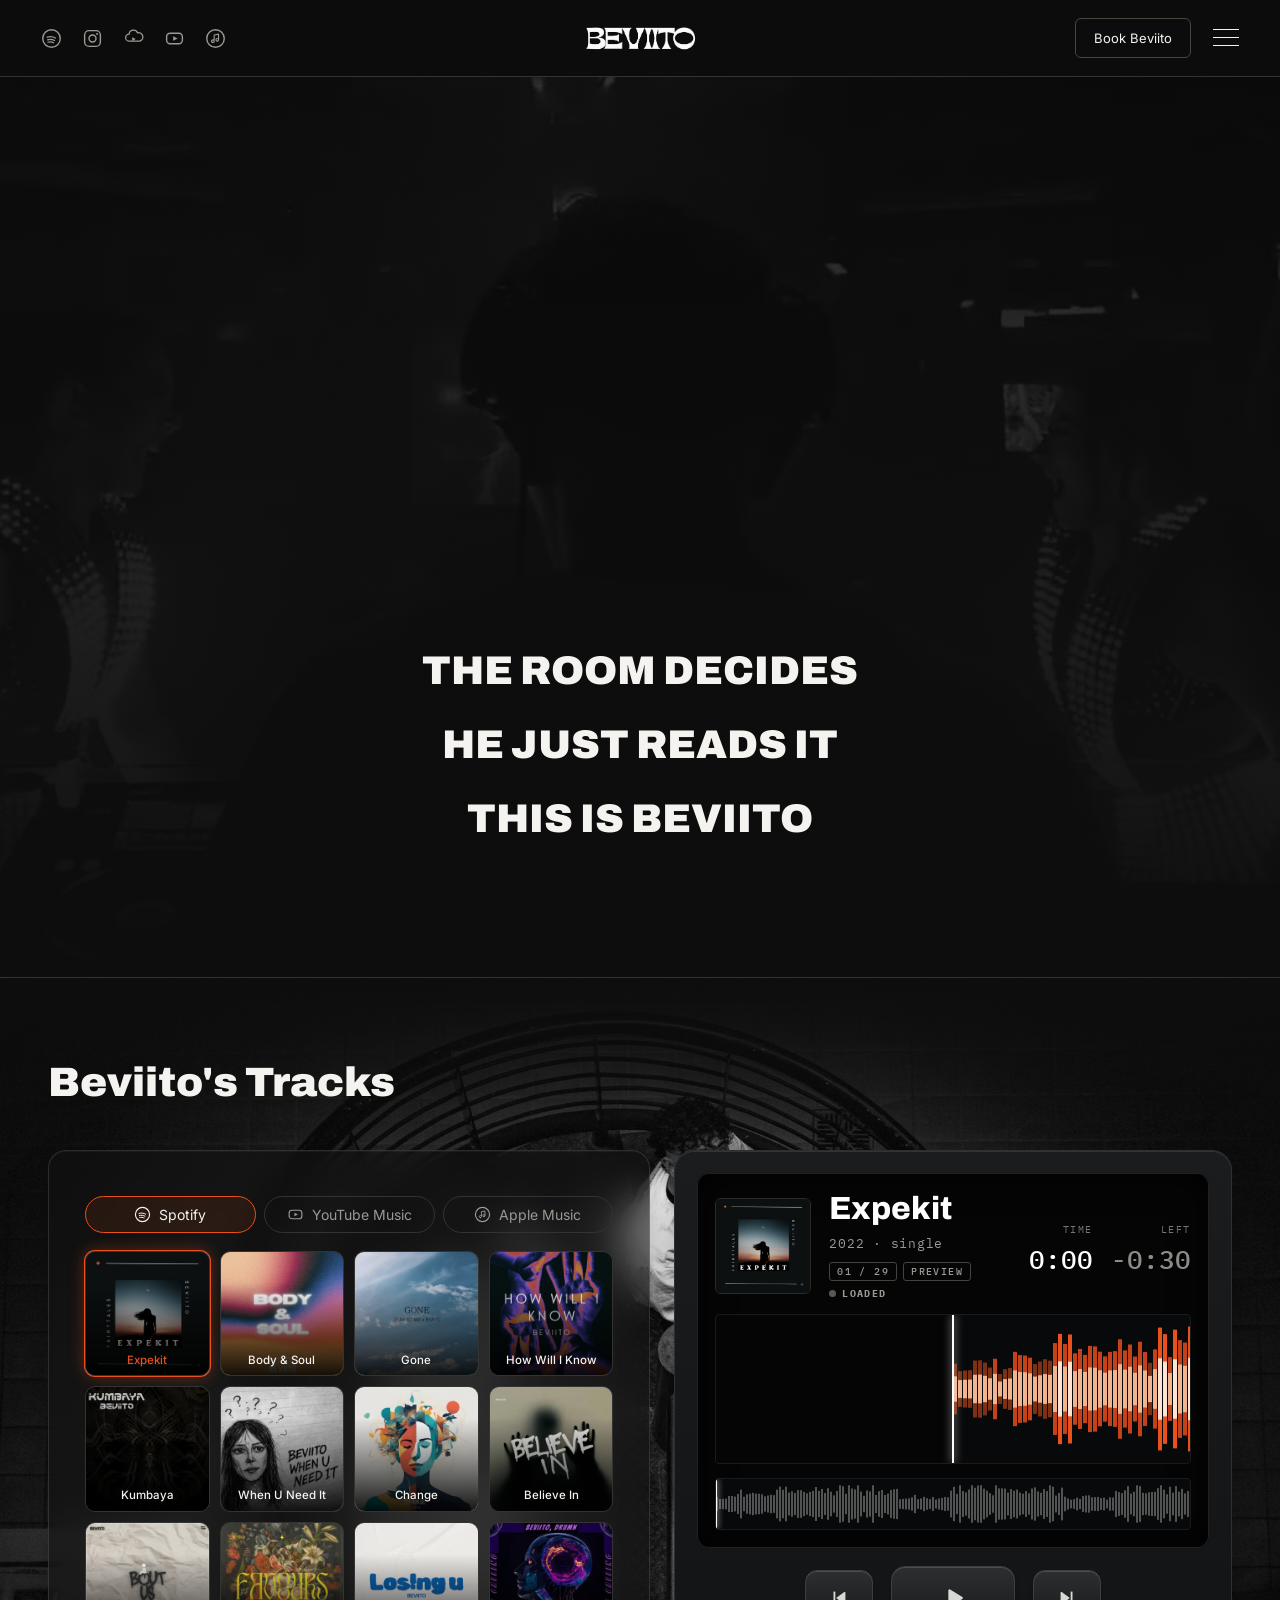
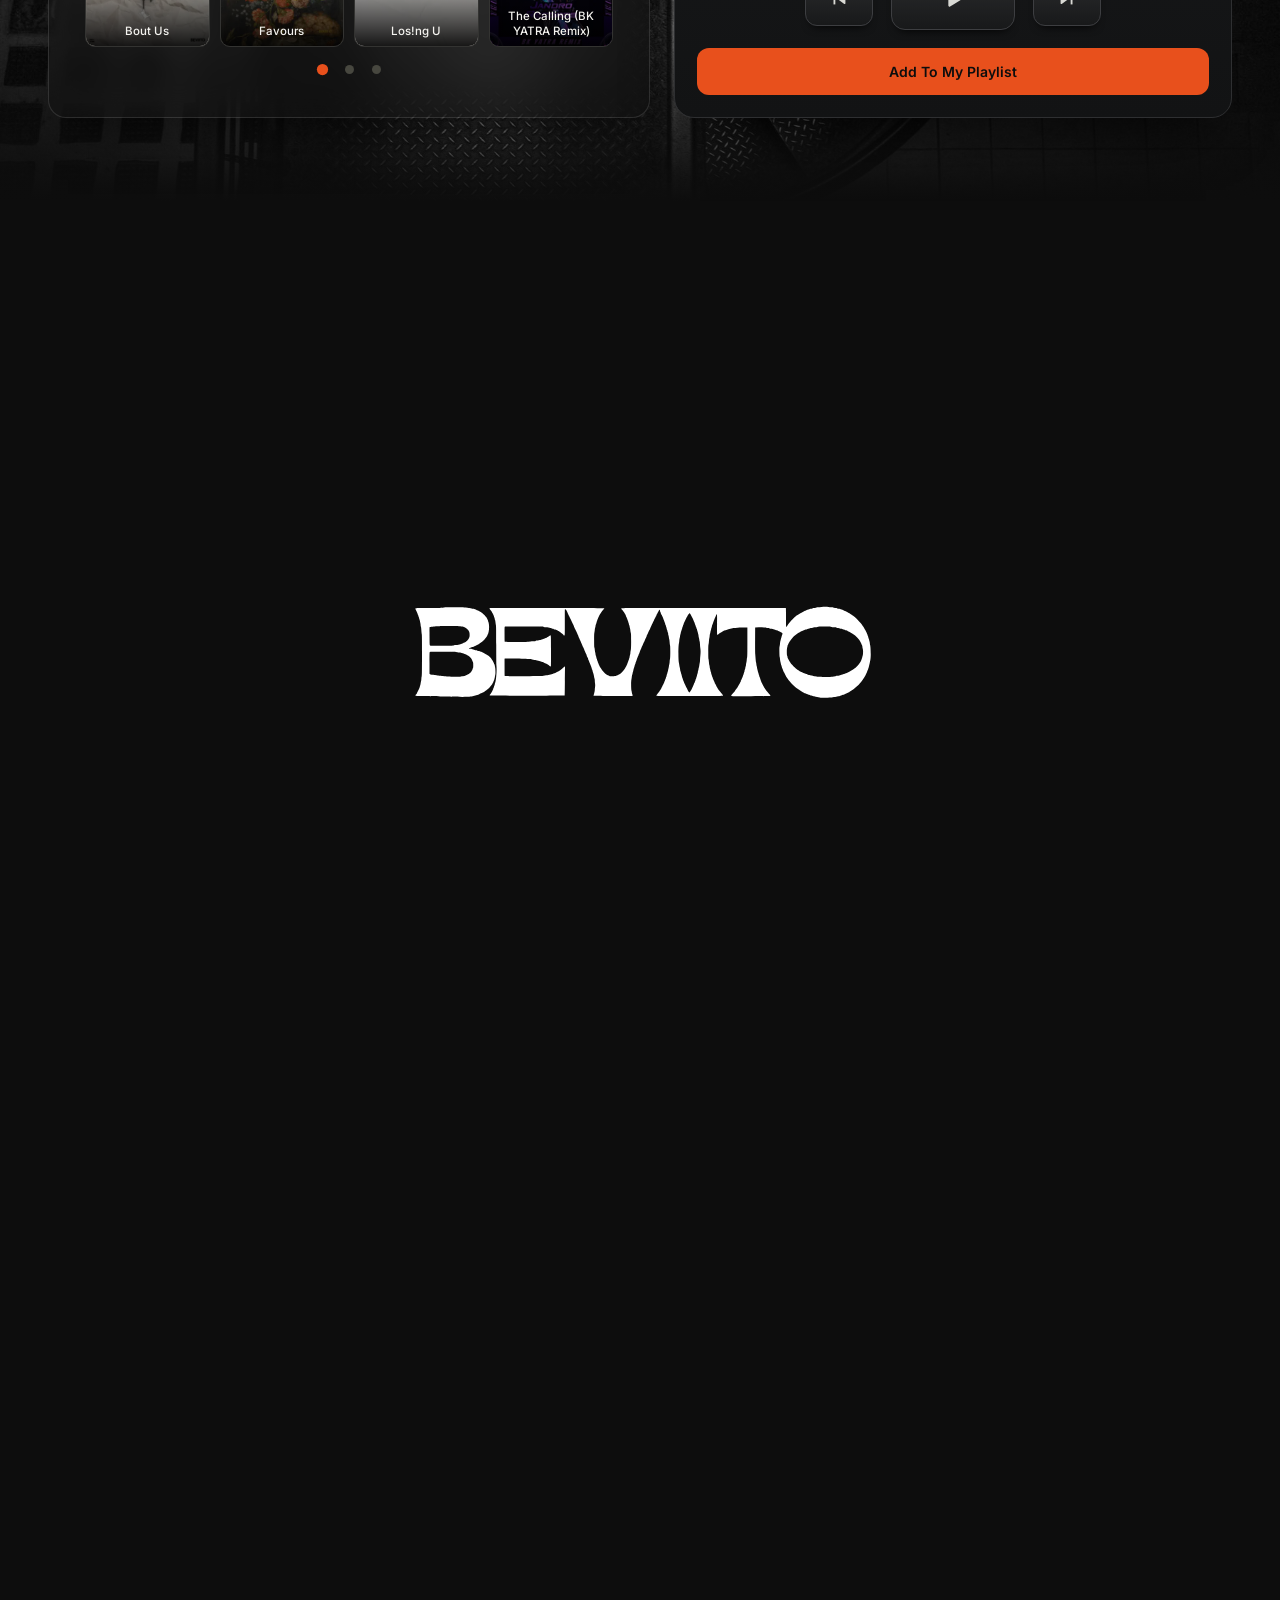
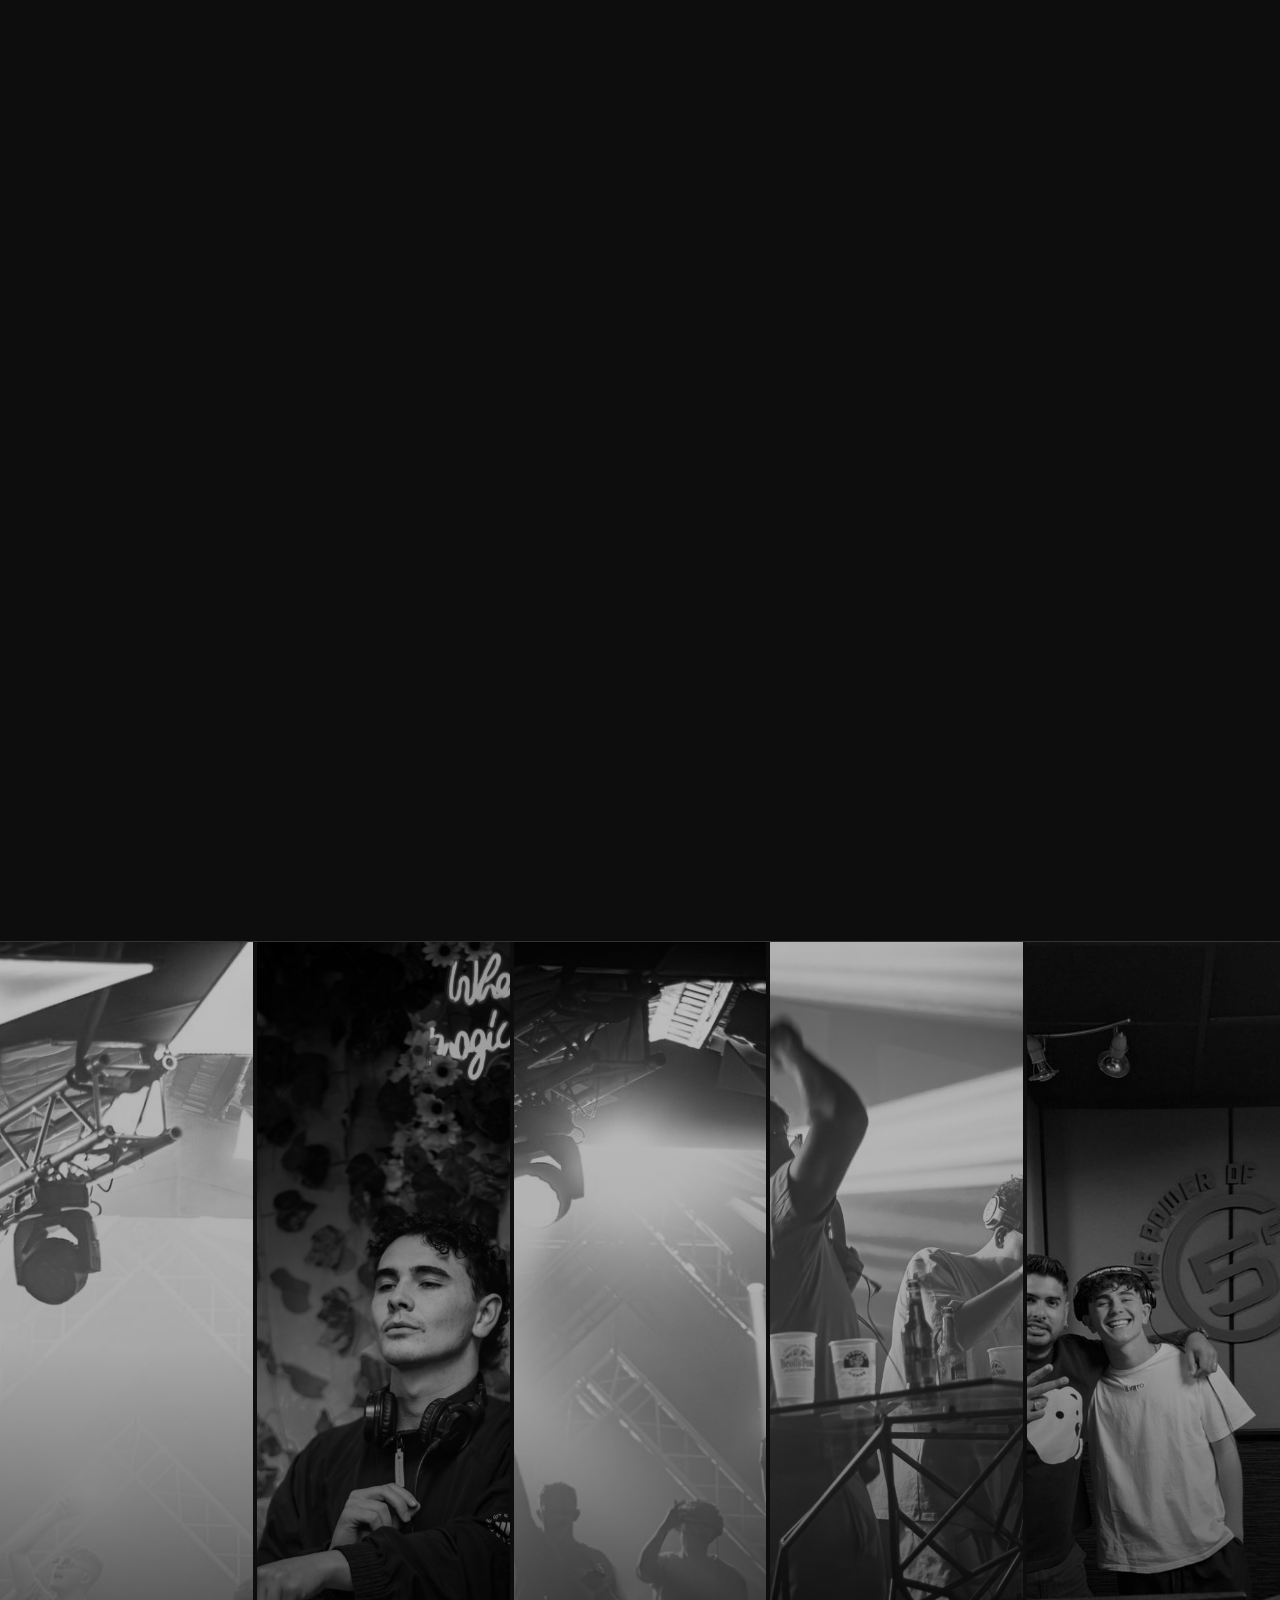
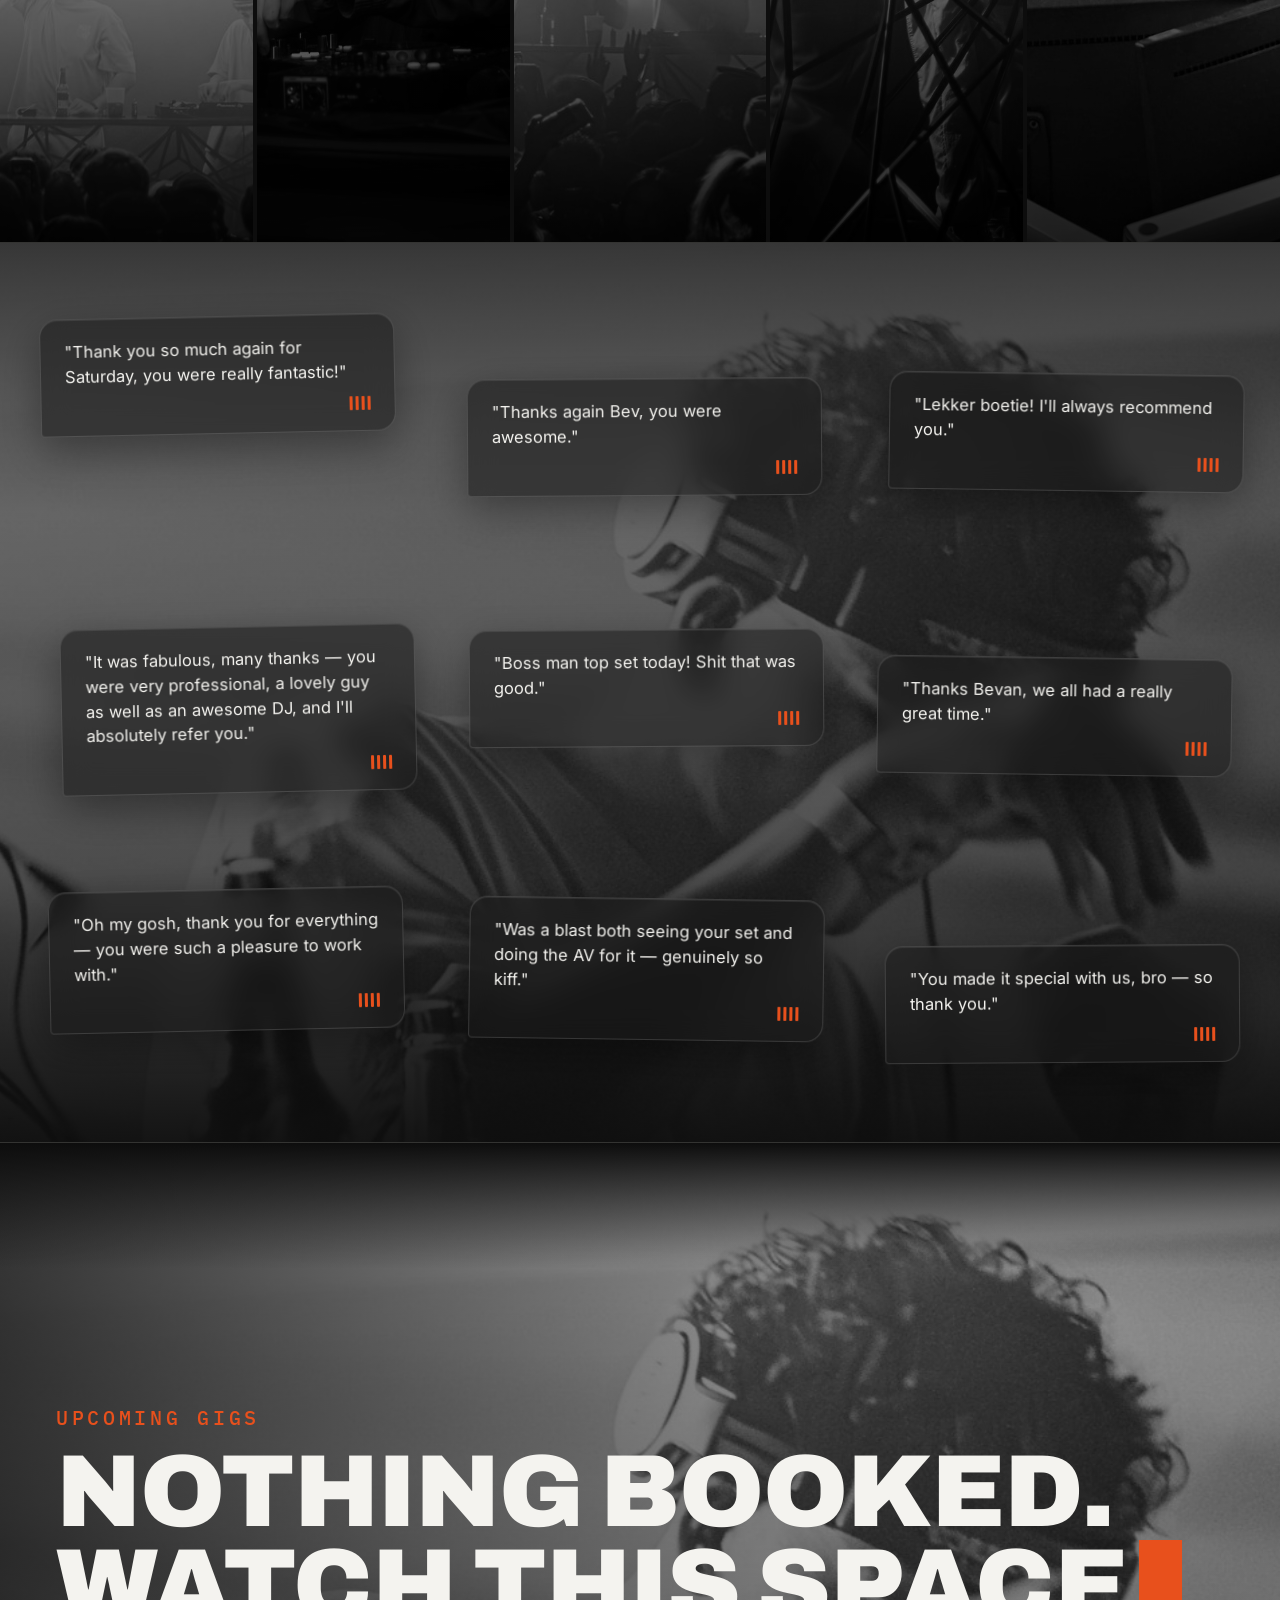
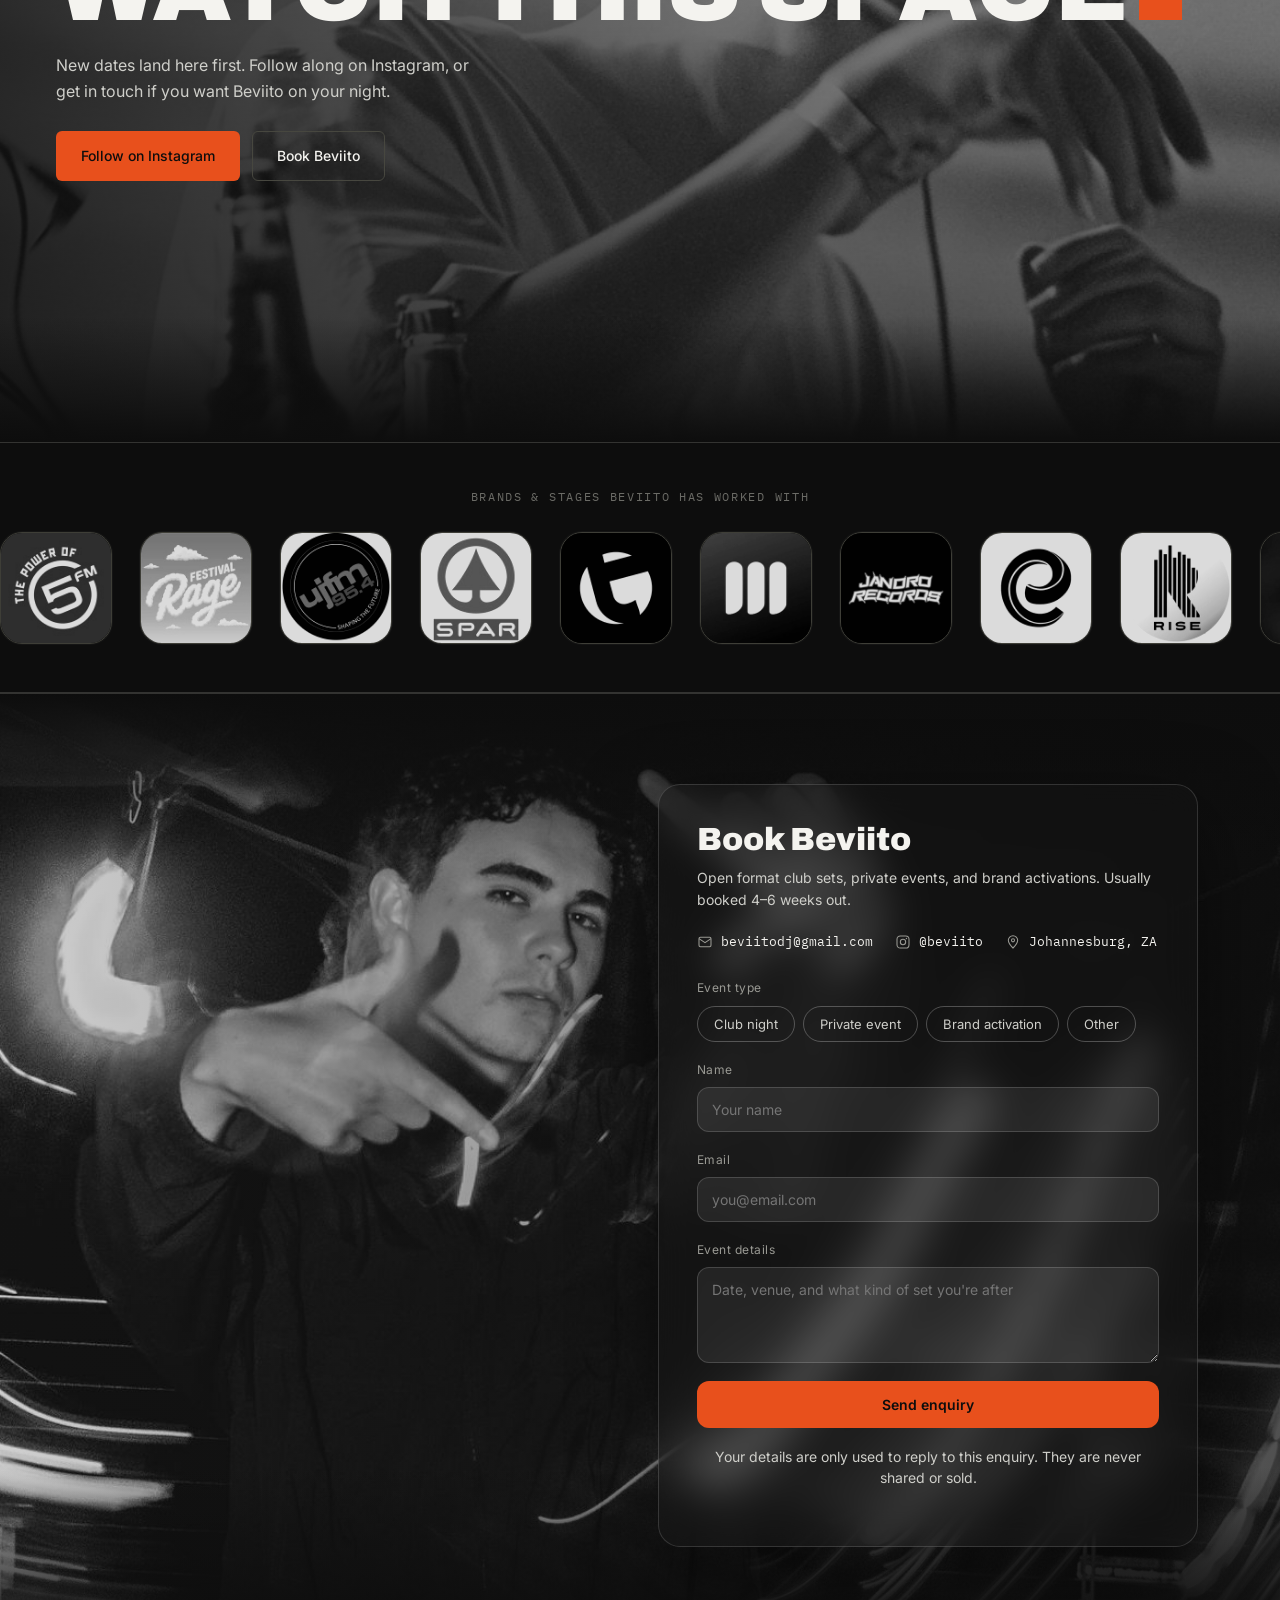
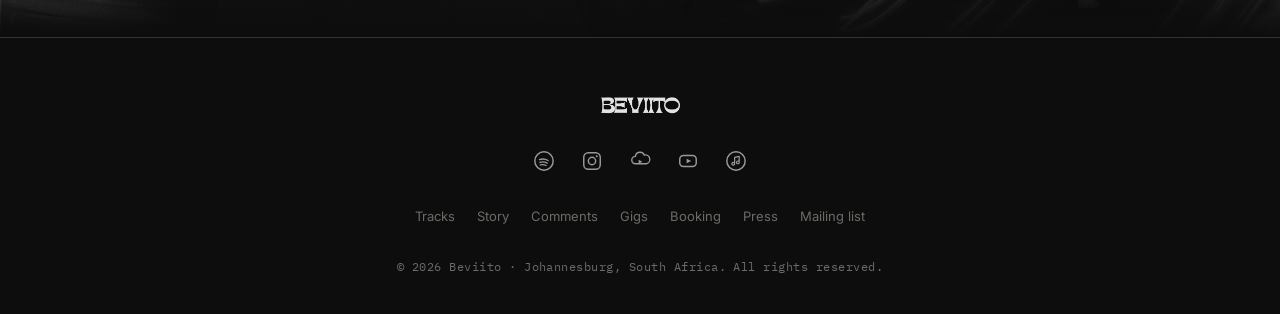
==== commit d0190d7c: "Addition Of Privacy Notice And WhatsApp Contact Number" ====
--- a/index.html
+++ b/index.html
@@ -448,6 +448,7 @@
           <input type="text" name="_honey" id="honey" tabindex="-1" autocomplete="off" aria-hidden="true" style="position:absolute;left:-9999px;width:1px;height:1px;opacity:0;">
           <div class="form-error" id="sendError" role="alert">Couldn't send that just now. Please try again, or email <a href="mailto:beviitodj@gmail.com">beviitodj@gmail.com</a> directly.</div>
           <button type="submit" class="btn-primary" id="sendBtn" style="justify-content:center; width:100%;">Send enquiry</button>
+          <p class="form-note">Your details are only used to reply to this enquiry. They are never shared or sold.</p>
         </div>
         <div class="booking-success" id="bookingSuccess">
           <svg width="40" height="40" viewBox="0 0 24 24" fill="none" xmlns="http://www.w3.org/2000/svg"><circle cx="12" cy="12" r="10" stroke="var(--accent)" stroke-width="1.6"/><path d="M8 12.5l2.5 2.5L16 9.5" stroke="var(--accent)" stroke-width="1.8" stroke-linecap="round" stroke-linejoin="round"/></svg>
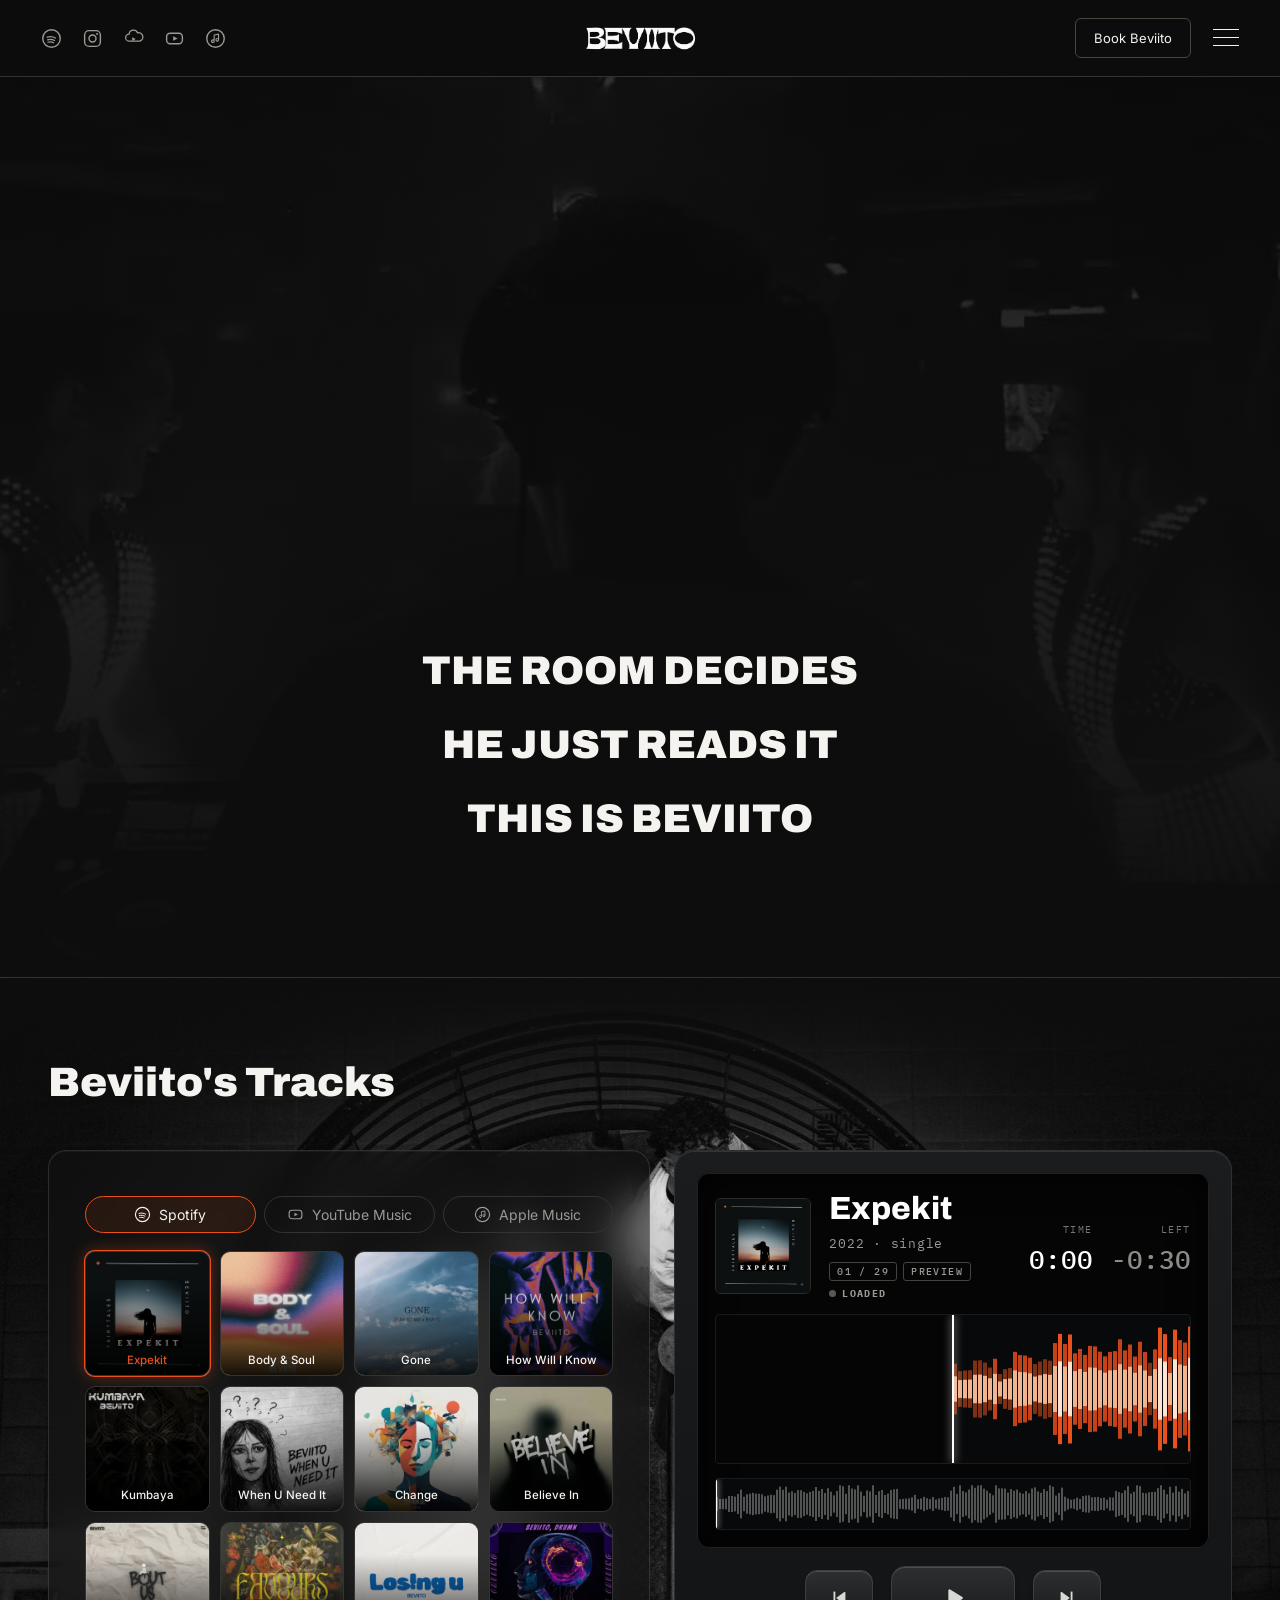
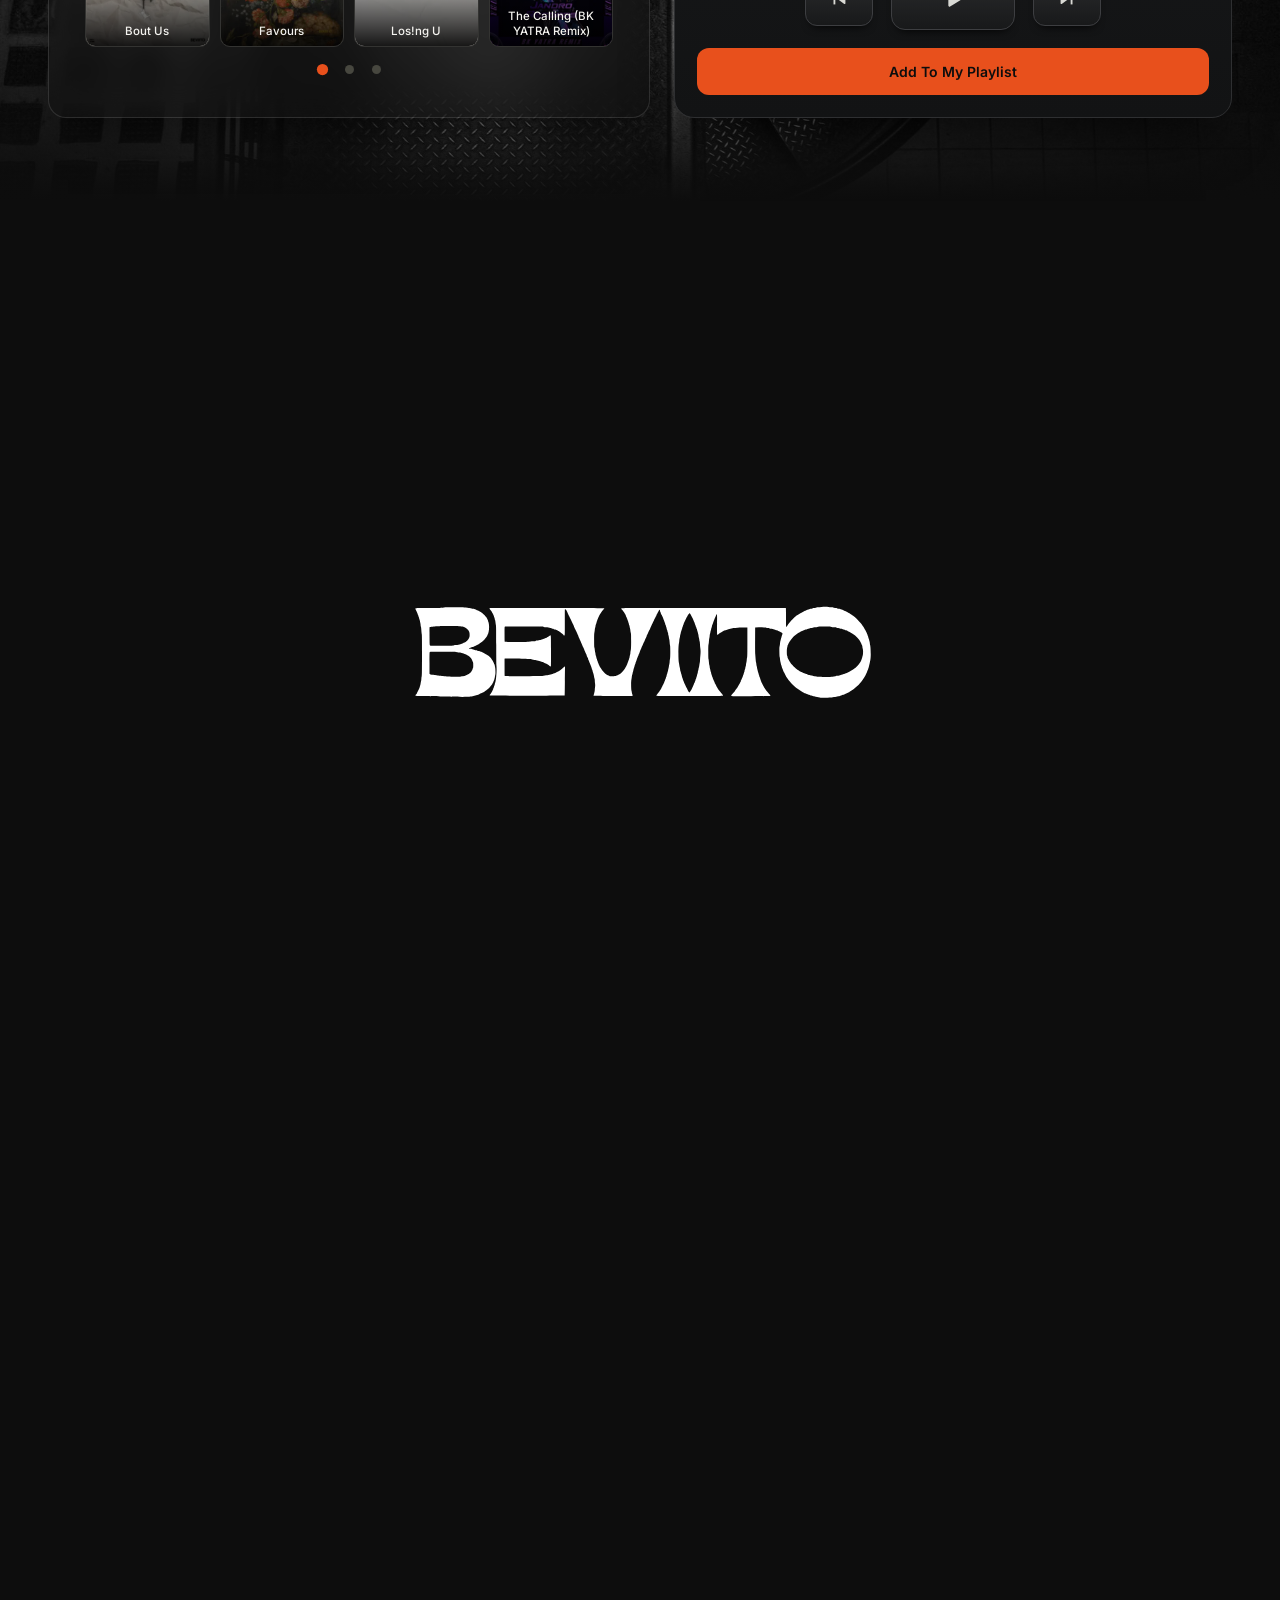
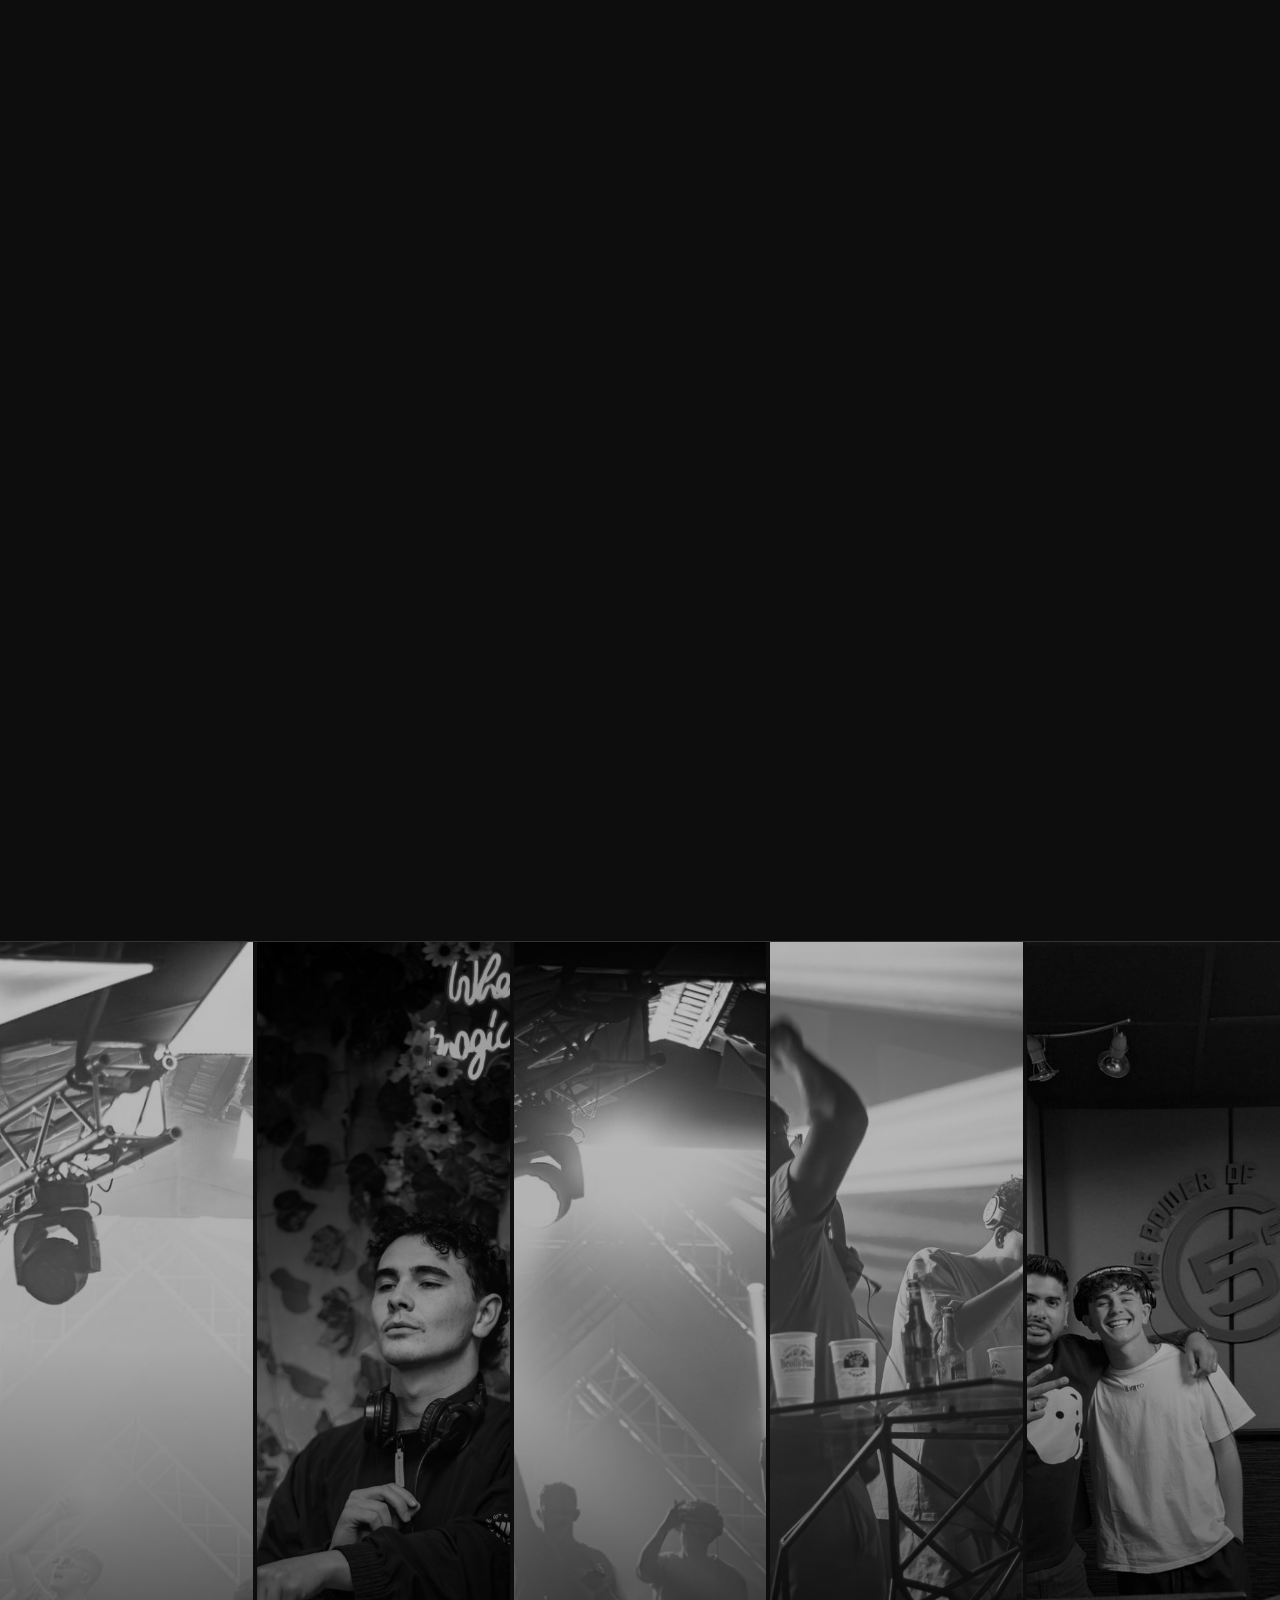
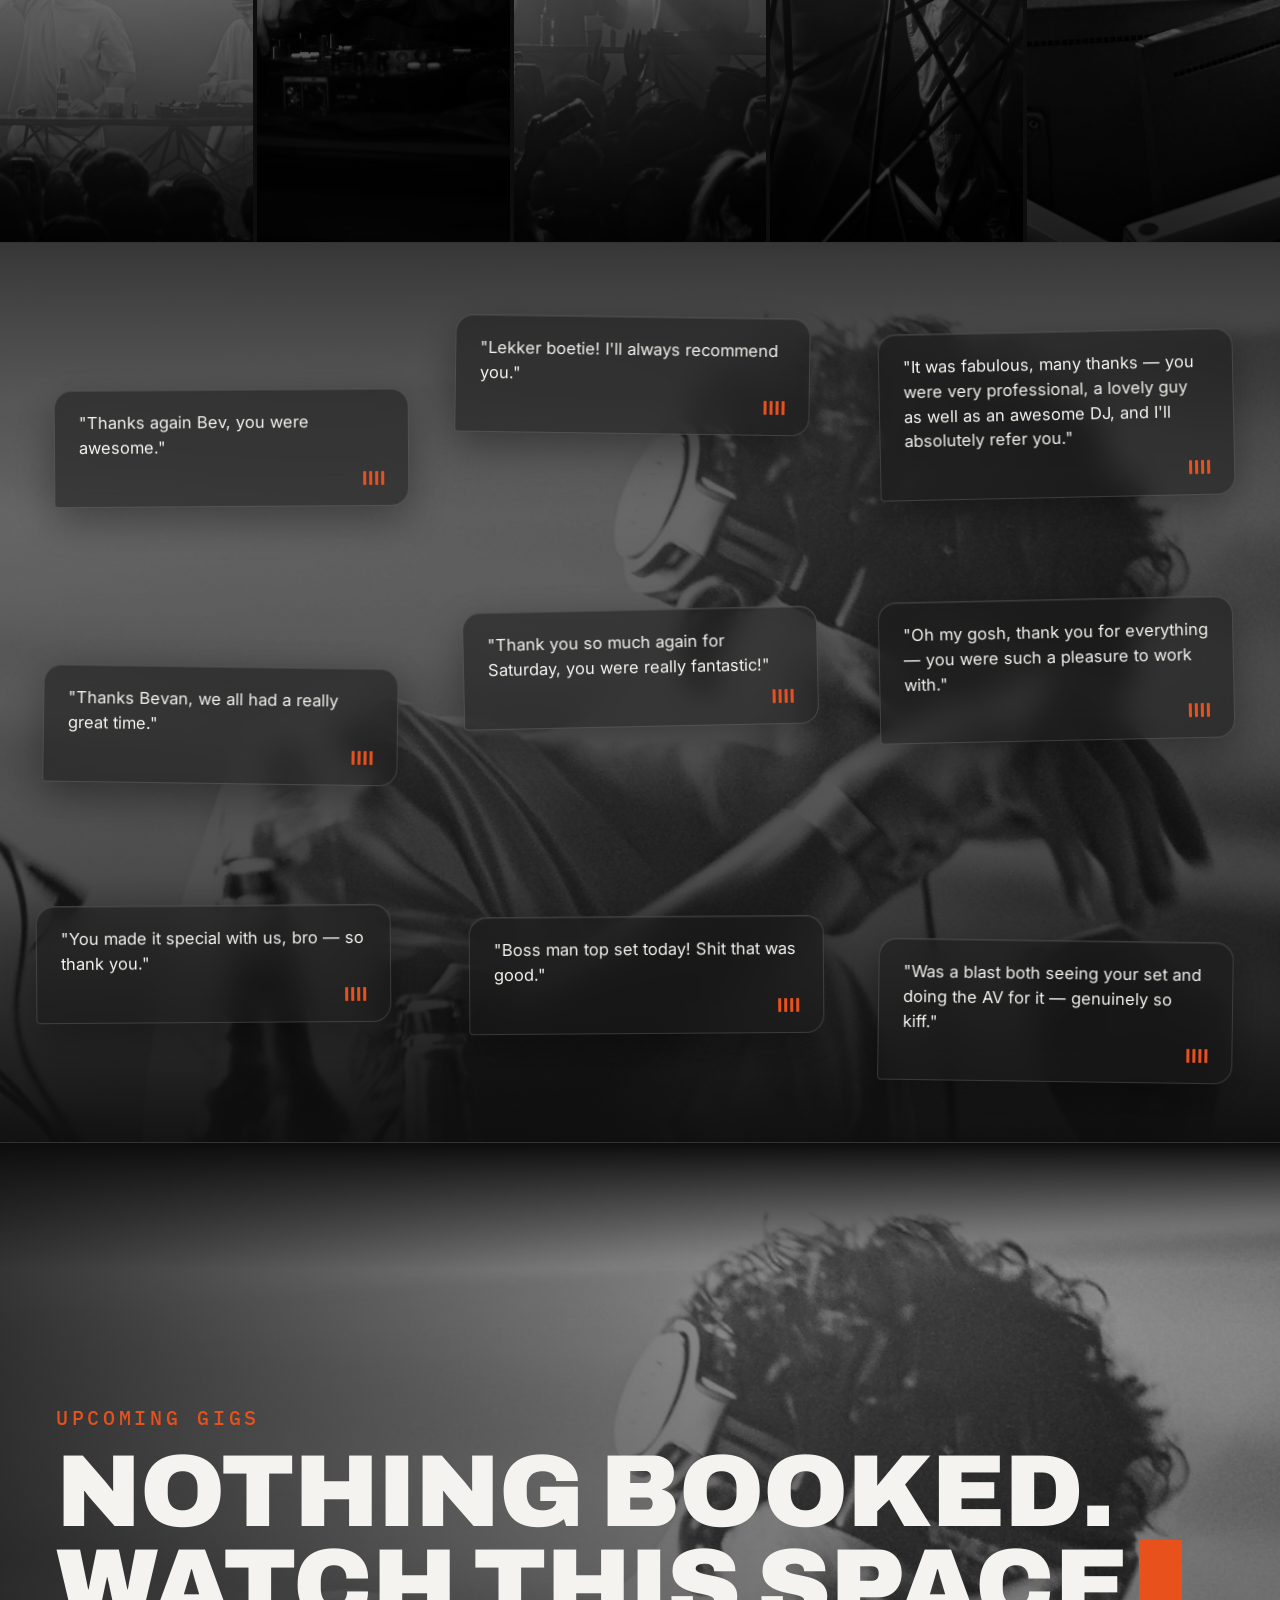
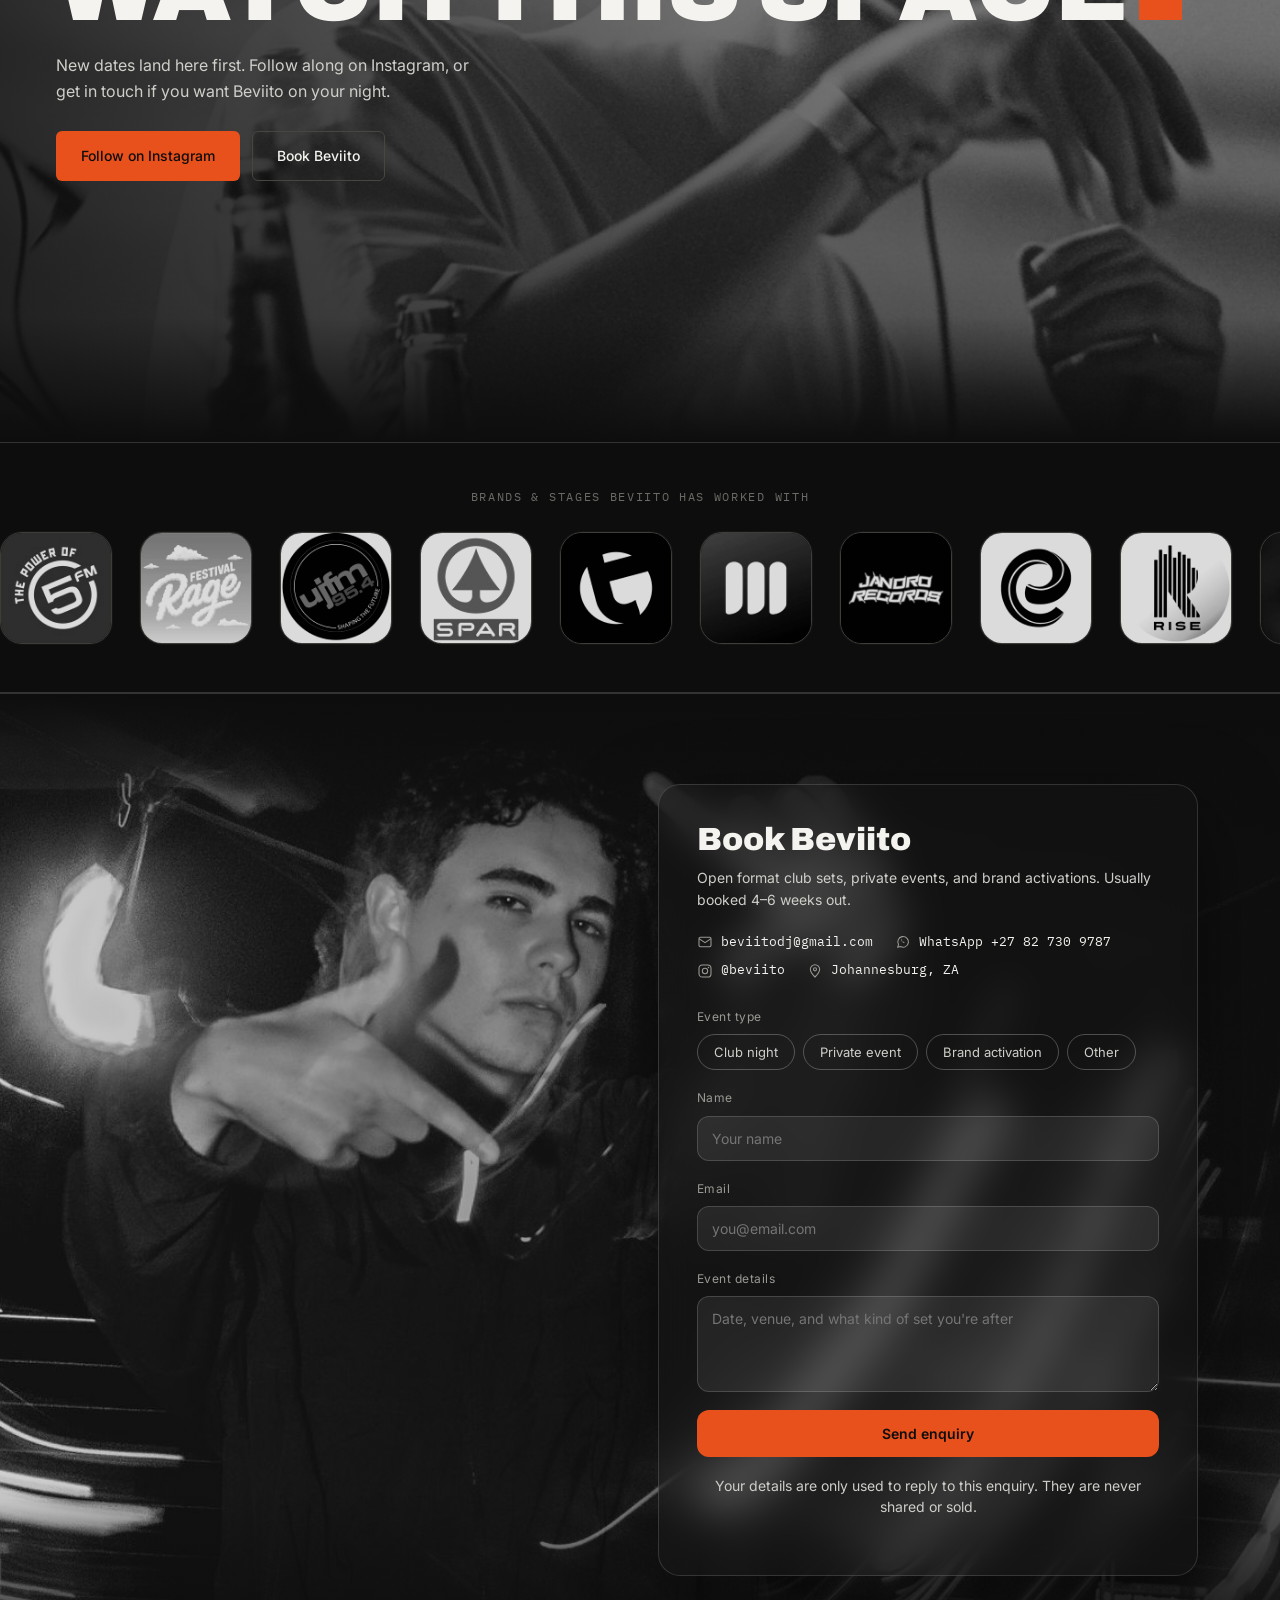
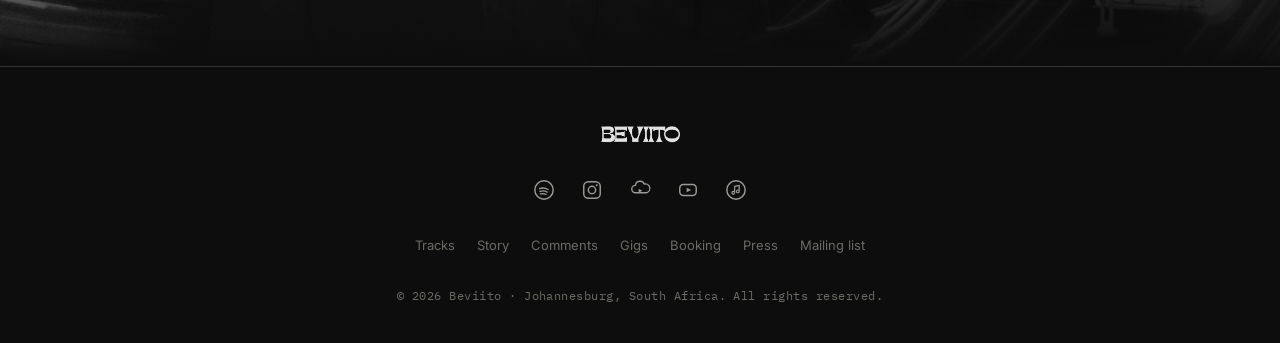
==== commit 23dabb0d: "Fixed WhatsApp Number" ====
--- a/index.html
+++ b/index.html
@@ -415,6 +415,7 @@
         <p>Open format club sets, private events, and brand activations. Usually booked 4–6 weeks out.</p>
         <div class="booking-contact">
           <div><svg width="16" height="16" viewBox="0 0 24 24" fill="none" xmlns="http://www.w3.org/2000/svg"><rect x="3" y="5" width="18" height="14" rx="2" stroke="currentColor" stroke-width="1.6"/><path d="M3 7l9 6 9-6" stroke="currentColor" stroke-width="1.6"/></svg><a href="mailto:beviitodj@gmail.com">beviitodj@gmail.com</a></div>
+          <div><svg width="16" height="16" viewBox="0 0 24 24" fill="none" xmlns="http://www.w3.org/2000/svg"><path d="M4 20l1.3-4.2A8 8 0 1 1 8.4 18.8L4 20z" stroke="currentColor" stroke-width="1.6" stroke-linejoin="round"/><path d="M9.5 9.5c.3 2 2 3.700 4 4l1-1.200-1.800-.9-.7.700c-.9-.4-1.500-1-1.900-1.900l.7-.7-.9-1.800-1.200 1z" fill="currentColor"/></svg><a href="https://wa.me/27827309787" target="_blank" rel="noopener">WhatsApp +27 82 730 9787</a></div>
           <div><svg width="16" height="16" viewBox="0 0 24 24" fill="none" xmlns="http://www.w3.org/2000/svg"><rect x="3" y="3" width="18" height="18" rx="5" stroke="currentColor" stroke-width="1.6"/><circle cx="12" cy="12" r="4" stroke="currentColor" stroke-width="1.6"/><circle cx="17.2" cy="6.8" r="1.1" fill="currentColor"/></svg><a href="https://www.instagram.com/beviito/" target="_blank" rel="noopener">@beviito</a></div>
           <div><svg width="16" height="16" viewBox="0 0 24 24" fill="none" xmlns="http://www.w3.org/2000/svg"><path d="M12 21s-7-6.5-7-11.5A7 7 0 0 1 19 9.5C19 14.5 12 21 12 21z" stroke="currentColor" stroke-width="1.6"/><circle cx="12" cy="9.5" r="2.3" stroke="currentColor" stroke-width="1.6"/></svg><span style="display:inline;color:var(--text);">Johannesburg, ZA</span></div>
         </div>
